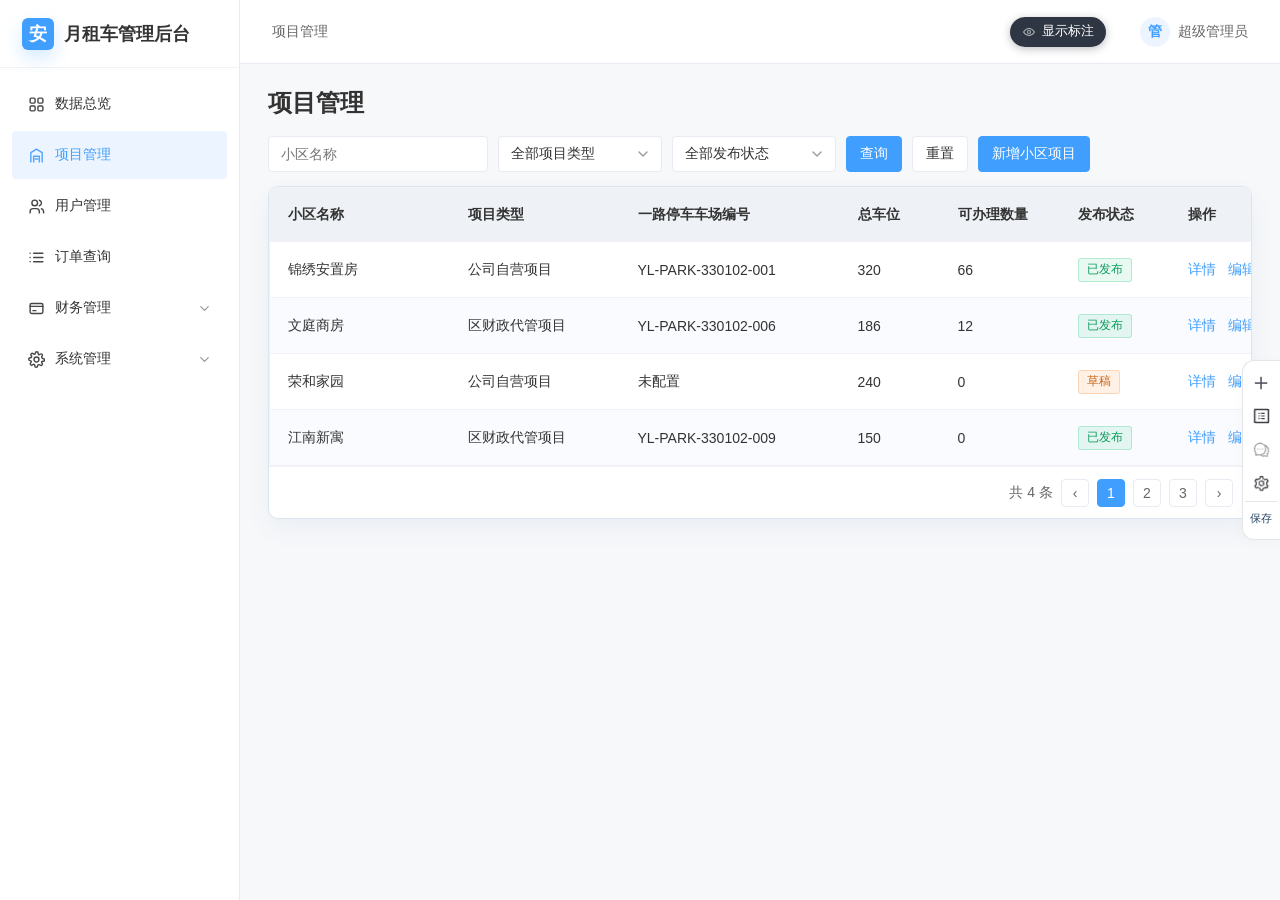
==== index.html @ 283a3f49 "订单查询与订单详情补「续费=新订单+关联原单」注记（104 -> 106 条）" ====
<!doctype html>
<html lang="zh-CN">
<head>
  <meta charset="UTF-8" />
  <meta name="viewport" content="width=device-width, initial-scale=1.0" />
  <title>安商房车库月租PC管理后台</title>
  <!-- 共用样式 -->
  <link rel="stylesheet" href="css/common.css?v=20260917-7">
  <!-- 页面样式 -->
  <link rel="stylesheet" href="css/pages/login.css?v=20260918-6">
  <link rel="stylesheet" href="css/pages/dashboard.css?v=20260917-1">
  <link rel="stylesheet" href="css/pages/projects.css?v=20260916-1">
  <link rel="stylesheet" href="css/pages/users.css?v=20260916-1">
  <link rel="stylesheet" href="css/pages/orders.css?v=20260917-1">
  <link rel="stylesheet" href="css/pages/refunds.css?v=20260920-1">
  <link rel="stylesheet" href="css/pages/system.css?v=20260918-1">
  <link rel="stylesheet" href="css/pages/modals.css?v=20260916-1">
  <link rel="stylesheet" href="css/pages/create-flow.css?v=20260917-2">
</head>
<body>
  <section id="login" class="login-screen hidden">
    <div class="login-brand">
      <div class="login-brand-top"><div class="login-brand-logo">安</div><span class="login-brand-name">安商房月租车管理后台</span></div>
      <h1>安商房小区月租车缴费<br>PC 管理后台</h1>
      <p>面向物业、运营与财务的统一管理工作台，覆盖项目车库配置、月租订单、自动清分与退款开票的全流程管理。</p>
      <ul class="login-points"><li>项目车库配置</li><li>月租订单管理</li><li>自动清分结算</li><li>退款与开票审批</li></ul>
    </div>
    <div class="login-panel-wrap">
      <div class="login-panel">
        <div class="login-title">安商房小区月租车缴费后台登录</div>
        <div class="login-sub">请输入管理员或工作人员账号</div>
        <div class="form-item"><div class="form-label">用户名</div><div id="loginAccountSelect" class="filter-dropdown login-account-select" data-value="admin"><button class="select-trigger" type="button" aria-haspopup="listbox" aria-expanded="false" onclick="toggleLoginAccountMenu(event)"><span id="loginAccountText">admin</span><svg viewBox="0 0 24 24" aria-hidden="true"><path d="m6 9 6 6 6-6"/></svg></button><div id="loginAccountMenu" class="select-menu"></div></div><input id="loginUsername" type="hidden" value="admin" /></div>
        <div class="form-item"><div class="form-label">密码</div><input id="loginPassword" class="form-control" type="password" value="123456" /></div>
        <div id="loginError" class="approval-error"></div>
        <button class="btn btn-primary" style="width:100%;height:48px" onclick="login()">登录</button>
        <div class="login-links"><button type="button" class="login-link" onclick="openLoginChangePassword()">修改密码</button><span class="login-link-sep"></span><button type="button" class="login-link" onclick="openForgotPassword()">忘记密码</button></div>
      </div>
    </div>
  </section>

  <section id="app" class="app">
    <aside class="sidebar">
      <div class="sidebar-logo"><div class="logo-mark">安</div><span>月租车管理后台</span></div>
      <nav id="menu" class="menu"></nav>
    </aside>
    <main class="main">
      <header class="topbar">
        <div id="breadcrumb" class="breadcrumb">项目管理 / 小区项目</div>
        <div class="topbar-actions"><div class="account" id="accountBox" onclick="toggleAccountMenu(event)"><span class="avatar">管</span><span id="currentAccountName">超级管理员</span><div id="accountMenu" class="account-menu" role="menu"><button type="button" class="account-menu-item" role="menuitem" onclick="openProfile()">个人中心</button><button type="button" class="account-menu-item is-danger" role="menuitem" onclick="logout()">退出登录</button></div></div></div>
      </header>
      <section id="page" class="page"></section>
    </main>
  </section>

  <div id="drawerMask" class="drawer-mask" onclick="closeDrawer(event)">
    <aside class="drawer" onclick="event.stopPropagation()">
      <div class="drawer-head"><span id="drawerTitle">订单详情</span><button class="btn-text" onclick="hideDrawer()">关闭</button></div>
      <div id="drawerBody" class="drawer-body"></div>
      <div class="drawer-foot"><button class="btn" onclick="hideDrawer()">返回</button><button class="btn btn-primary" onclick="showModal('操作已记录', '当前处理动作已写入操作日志，后续可在操作日志中追溯。')">保存处理结果</button></div>
    </aside>
  </div>

  <div id="modalMask" class="modal-mask" onclick="closeModal(event)">
    <div class="modal" onclick="event.stopPropagation()">
      <div class="modal-head"><span id="modalTitle">提示</span></div>
      <div id="modalBody" class="modal-body"></div>
      <div class="modal-foot"><button id="modalCancelButton" class="btn" onclick="hideModal()">取消</button><button id="modalRejectButton" class="btn btn-danger" style="display: none" type="button">驳回</button><button id="modalConfirmButton" class="btn btn-primary" onclick="hideModal()">确认</button></div>
    </div>
  </div>

  <!-- JS：按依赖顺序加载 -->
  <script src="js/data.js?v=20260920-2"></script>
  <script src="js/common.js?v=20260920-3"></script>
  <script src="js/pages/dashboard.js?v=20260917-1"></script>
  <script src="js/pages/projects.js?v=20260917-2"></script>
  <script src="js/pages/users.js?v=20260915-3"></script>
  <script src="js/pages/orders.js?v=20260918-2"></script>
  <script src="js/pages/passages.js?v=20260916-1"></script>
  <script src="js/pages/refunds.js?v=20260917-1"></script>
  <script src="js/app.js?v=20260920-1"></script>

  <!-- 标注接入适配：为离线标注编辑器提供页面上下文、目录跳转，以及一个显眼的「显示／隐藏标注」总开关。
       本段只服务标注层，不参与原型业务逻辑。 -->
  <script>
  (function () {
    var login = document.getElementById('login');
    var app = document.getElementById('app');
    var topbarButton = null, loginButton = null, labelOn = '隐藏标注', labelOff = '显示标注';

    function showLogin() { if (login) login.classList.remove('hidden'); if (app) app.classList.add('hidden'); }
    function showBackend() { if (login) login.classList.add('hidden'); if (app) app.classList.remove('hidden'); }
    function refresh() {
      if (window.HTMLAnnotationEditor && window.HTMLAnnotationEditor.refresh) window.HTMLAnnotationEditor.refresh();
    }
    function editorShadow() {
      var host = document.getElementById('hae-root');
      return host && host.shadowRoot ? host.shadowRoot : null;
    }
    function notesOn() {
      var sr = editorShadow();
      var btn = sr && sr.getElementById('toolNotes');
      return !!btn && btn.getAttribute('aria-pressed') === 'true';
    }
    function setNotes(show) {
      var sr = editorShadow();
      var btn = sr && sr.getElementById('toolNotes');
      if (btn && (btn.getAttribute('aria-pressed') === 'true') !== show) btn.click();
      syncButtons();
    }
    function syncButtons() {
      var on = notesOn();
      [topbarButton, loginButton].forEach(function (btn) {
        if (!btn) return;
        var txt = btn.querySelector('.ann-tool-text');
        if (txt) txt.textContent = on ? labelOn : labelOff;
        btn.title = on ? '收起页面上的标注标记' : '在页面上显示标注标记';
        if (on) btn.classList.add('is-on'); else btn.classList.remove('is-on');
      });
    }
    var toolIcon = '<svg class="ann-tool-icon" viewBox="0 0 24 24" aria-hidden="true"><path d="M2.6 12S6.5 5.9 12 5.9 21.4 12 21.4 12 17.5 18.1 12 18.1 2.6 12 2.6 12Z"/><circle cx="12" cy="12" r="2.7"/></svg>';
    function makeButton() {
      var btn = document.createElement('button');
      btn.type = 'button';
      btn.className = 'ann-tool';
      btn.innerHTML = toolIcon + '<span class="ann-tool-text"></span>';
      btn.onclick = function () { setNotes(!notesOn()); };
      return btn;
    }
    function mount() {
      var actions = document.querySelector('.topbar-actions');
      if (actions && !topbarButton) { topbarButton = makeButton(); actions.insertBefore(topbarButton, actions.firstChild); }
      if (login && !loginButton) {
        var card = login.querySelector('.login-panel') || login;
        if (getComputedStyle(card).position === 'static') card.style.position = 'relative';
        loginButton = makeButton();
        loginButton.classList.add('ann-tool-panel');
        card.appendChild(loginButton);
      }
    }
    function watchEditor(cb) {
      var tries = 0;
      (function tick() {
        var sr = editorShadow();
        var btn = sr && sr.getElementById('toolNotes');
        if (btn) {
          if (!btn.dataset.annWatched) {
            btn.dataset.annWatched = '1';
            new MutationObserver(syncButtons).observe(btn, { attributes: true, attributeFilter: ['aria-pressed'] });
          }
          cb();
          return;
        }
        if (++tries < 240) requestAnimationFrame(tick);
      })();
    }

    // 标注按页区分：登录页用 'login'，后台用 'backend:<页面键>'（页面键取自原型的 current）。
    // 有子页的模块再细分一层：列表页之外还有 详情/新增/编辑 等子页（用原型各自的 subpage 变量判断）。
    function currentSubpage() {
      var key = (typeof current === 'string' && current) ? current : '';
      if (key === 'projects') return (typeof garageSubpage === 'string') ? garageSubpage : 'list';
      if (key === 'passages') return (typeof passageSubpage === 'string') ? passageSubpage : 'list';
      if (key === 'users') return (typeof userSubpage === 'string') ? userSubpage : 'list';
      if (key === 'orders') return (typeof orderSubpage === 'string') ? orderSubpage : 'list';
      if (key === 'clearing') return (typeof settlementSubpage === 'string') ? settlementSubpage : 'list';
      if (key === 'refunds') return (typeof refundSubpage === 'string') ? refundSubpage : 'list';
      if (key === 'invoices') return (typeof invoiceSubpage === 'string') ? invoiceSubpage : 'list';
      return '';
    }
    function currentPageKey() {
      var key = (typeof current === 'string' && current) ? current : '';
      if (!key) return '';
      var sub = currentSubpage();
      return (sub && sub !== 'list') ? key + ':' + sub : key;
    }
    window.htmlAnnotationContext = function () {
      if (login && !login.classList.contains('hidden')) return 'login';
      var key = currentPageKey();
      return key ? 'backend:' + key : 'backend';
    };
    // pageId 形如 'login' / 'orders' / 'orders:detail'，与 menus 的 id、注记的 pageId 一致。
    var subpageOpeners = {
      'projects:create': function () { window.openCreateGarage(); },
      'projects:detail': function () { window.openGarageDetail(garages[0][0]); },
      'projects:edit': function () { window.openGarageEdit(garages[0][0]); },
      'users:detail': function () { window.openUser(rentUsers[0].name); },
      'orders:detail': function () { window.openOrder(orders[0][0]); },
      'passages:detail': function () { window.openPassage(passageRecords[0].id); },
      'clearing:detail': function () { window.openSettlementDetail(settlementRecords[0][0]); },
      // 退款详情：挑一条已审批过的单，才能看到「审批情况」那一段
      'refunds:detail': function () {
        var row = refunds.filter(function (item) { return item[7] !== '待审批'; })[0] || refunds[0];
        window.openRefund(row[0]);
      },
      'invoices:detail': function () { window.openInvoiceDetail(invoiceRows()[0][0]); }
    };
    window.htmlAnnotationNavigate = function (pageId) {
      if (typeof pageId !== 'string' || !pageId) throw new Error('未找到对应页面');
      if (pageId === 'login') {
        showLogin();
      } else if (pageId === 'backend') {
        showBackend();
      } else {
        var rest = pageId.indexOf('backend:') === 0 ? pageId.slice('backend:'.length) : pageId;
        var parts = rest.split(':');
        var pageKey = parts[0], sub = parts[1] || '';
        if (!pageKey || typeof window.switchPage !== 'function') throw new Error('未找到对应页面');
        showBackend();
        window.switchPage(pageKey);
        if (sub) {
          var opener = subpageOpeners[pageKey + ':' + sub];
          if (!opener) throw new Error('未找到对应页面');
          opener();
        }
      }
      refresh();
      syncButtons();
    };

    // 后台切页会整块重建 #page，换页后要让标注重新定位。
    var pageTick = null;
    function scheduleRefresh() {
      if (pageTick) return;
      pageTick = requestAnimationFrame(function () { pageTick = null; refresh(); });
    }
    function watchPage() {
      var host = document.getElementById('page');
      if (!host) return;
      new MutationObserver(scheduleRefresh).observe(host, { childList: true });
    }

    // 不改变原型原有行为：默认仍是免登录直接进入管理后台；地址栏带 #login 时停在登录页。
    function boot() {
      if (location.hash === '#login') showLogin();
      mount();
      watchPage();
      watchEditor(function () {
        // 默认收起标注标记，先看原型的整体效果；需要时点「显示标注」。
        if (notesOn()) setNotes(false);
        syncButtons();
      });
      refresh();
    }
    if (document.readyState === 'loading') document.addEventListener('DOMContentLoaded', function () { setTimeout(boot, 0); });
    else setTimeout(boot, 0);
    window.addEventListener('load', function () { setTimeout(boot, 0); });
    window.addEventListener('hashchange', function () {
      if (location.hash === '#login') showLogin(); else if (location.hash === '#backend') showBackend();
      refresh();
    });
  })();
  </script>
  <style>
    /* 标注总开关：刻意不沿用原型的按钮样式（白底 + 描边 + 主色），
       改用深色胶囊，让它在页面上明显是「外挂的标注工具」，而不是原型界面的一部分。 */
    .ann-tool {
      display: inline-flex; align-items: center; gap: 6px;
      height: 30px; padding: 0 12px; border: 0; border-radius: 999px;
      background: #2f3643; color: #fff;
      font-family: inherit; font-size: 12.5px; line-height: 1; white-space: nowrap;
      cursor: pointer; box-shadow: 0 2px 8px rgba(20, 26, 38, .28);
      transition: background .15s ease, box-shadow .15s ease;
    }
    .ann-tool:hover { background: #3d4657; box-shadow: 0 3px 10px rgba(20, 26, 38, .34); }
    .ann-tool .ann-tool-icon {
      width: 14px; height: 14px; flex: none;
      fill: none; stroke: currentColor; stroke-width: 1.8; stroke-linecap: round; stroke-linejoin: round;
      opacity: .6;
    }
    .ann-tool.is-on { background: #4b3fd4; }
    .ann-tool.is-on .ann-tool-icon { opacity: 1; }
    .topbar-actions .ann-tool { margin-right: 12px; }
    .ann-tool-panel { position: absolute; top: -46px; right: 0; }
  </style>
<!-- HTML-ANNOTATION-EDITOR:BEGIN -->
<script id="hae-data" type="application/json">{"version": 1, "notes": [{"id": "login-account", "selector": "#loginAccountSelect", "context": "login", "pageId": "login", "menuPath": "登录页", "targetArea": "用户名选择", "source": "原型：index.html #loginAccountSelect 与 initLoginAccountSelect()", "type": "字段说明", "body": "登录账号，以下拉方式列出全部已启用的后台账号；已停用的账号不出现在列表中。"}, {"id": "login-password", "selector": "#loginPassword", "context": "login", "pageId": "login", "menuPath": "登录页", "targetArea": "密码输入框", "source": "原型：index.html #loginPassword 与 login() 密码校验", "type": "字段说明", "body": "所选账号对应的登录密码。账号未单独设置过密码时，使用初始密码。"}, {"id": "login-submit", "selector": "#login button.btn-primary", "context": "login", "pageId": "login", "menuPath": "登录页", "targetArea": "登录按钮", "source": "原型：login()", "type": "交互逻辑", "body": "校验所选账号与密码是否匹配；通过后进入管理后台，未通过时在按钮上方显示错误原因。"}, {"id": "login-links", "selector": "#login .login-links", "context": "login", "pageId": "login", "menuPath": "登录页", "targetArea": "修改密码 / 忘记密码", "source": "原型：openLoginChangePassword() 与 openForgotPassword()", "type": "交互逻辑", "body": "修改密码用于已知当前密码时自助更换密码；忘记密码仅提示联系系统管理员重置，不提供自助找回。"}, {"id": "projects-interface", "selector": "#page .page-header .page-title", "context": "backend:projects", "pageId": "projects", "menuPath": "小区项目", "targetArea": "对接说明", "source": "对接：外部系统与接口范围（人类口述 + 公开资料核对）", "type": "业务规则", "body": "项目配置决定小程序端可办理的范围：可办理数量、收费项与告知书均同步到小程序；一路停车车场编号用于关联车场与月租数据。"}, {"id": "projects-create", "selector": "#page .filter-bar button[onclick=\"openCreateGarage()\"]", "context": "backend:projects", "pageId": "projects", "menuPath": "小区项目", "targetArea": "新增小区项目", "source": "原型：openCreateGarage() 与 createGaragePage() 三步流程", "type": "交互逻辑", "body": "新增项目按基本信息、收费规则、告知书三步填写，保存后状态为草稿，需另行发布才在小程序展示。"}, {"id": "projects-parkcode", "selector": "#garageTable th:nth-child(3)", "context": "backend:projects", "pageId": "projects", "menuPath": "小区项目", "targetArea": "一路停车车场编号", "source": "原型：parkCode 字段与 publishGarage() 发布校验", "type": "字段说明", "body": "由一路停车平台分配的车场编号，需手动填写，用于关联车场与月租数据；未填写编号的项目不能发布。"}, {"id": "projects-available", "selector": "#garageTable th:nth-child(5)", "context": "backend:projects", "pageId": "projects", "menuPath": "小区项目", "targetArea": "可办理数量", "source": "原型：calculateNewGarageAvailableSpaces() 与 createAvailableSpaces 输入项", "type": "业务规则", "body": "按总车位数减已租车位数减维修中车位数自动带出，人工填写后以填写值为准。"}, {"id": "projects-status", "selector": "#garageTable th:nth-child(6)", "context": "backend:projects", "pageId": "projects", "menuPath": "小区项目", "targetArea": "发布状态", "source": "原型：garage[5] 与 publishGarage() / takeDownGarage()", "type": "业务规则", "body": "草稿为尚未发布；已发布为用户端已展示月租办理入口；已下架为停用后的状态。"}, {"id": "projects-actions", "selector": "#garageTable th:nth-child(7)", "context": "backend:projects", "pageId": "projects", "menuPath": "小区项目", "targetArea": "操作", "source": "原型：garageActions()", "type": "交互逻辑", "body": "详情查看项目配置，编辑修改项目资料；草稿可发布，已发布可停用，已下架可重新发布。"}, {"id": "projects-create-interface", "selector": "#page .inner-page-head .inner-page-title", "context": "backend:projects:create", "pageId": "projects:create", "menuPath": "新增小区项目", "targetArea": "对接说明", "source": "对接：外部系统与接口范围（人类口述 + 公开资料核对）", "type": "业务规则", "body": "车场编号由一路停车平台分配，需线下取得后手动填写；保存为草稿后不会在小程序展示，发布后才对车主可见。"}, {"id": "create-stepper", "selector": ".create-stepper", "context": "backend:projects:create", "pageId": "projects:create", "menuPath": "新增小区项目", "targetArea": "步骤条", "source": "原型：createStepper() / nextCreateGarageStep() / validateCreateStep()", "type": "交互逻辑", "body": "项目资料按基本信息、收费规则、告知书三步填写，保存前可反复前后切换；本步必填项未通过校验不能进入下一步。"}, {"id": "create-project-type", "selector": "#createProjectTypeDropdown", "context": "backend:projects:create", "pageId": "projects:create", "menuPath": "新增小区项目", "targetArea": "项目类型", "source": "原型：createSelect('projectType', ...)", "type": "字段说明", "body": "在「公司自营项目」与「区财政代管项目」两类中选择。"}, {"id": "create-market-id", "selector": ".create-form-field[data-error-key=\"marketId\"]", "context": "backend:projects:create", "pageId": "projects:create", "menuPath": "新增小区项目", "targetArea": "清分市场编号", "source": "原型：createInput('marketId', ...) 与必填校验", "type": "字段说明", "body": "清分平台为该市场分配的编号，需手动填写，用于资金清分时匹配对应市场。"}, {"id": "create-available-spaces", "selector": ".create-form-field[data-error-key=\"availableSpaces\"]", "context": "backend:projects:create", "pageId": "projects:create", "menuPath": "新增小区项目", "targetArea": "可办理数量", "source": "原型：#createAvailableSpaces 自动带出与人工调整", "type": "业务规则", "body": "总车位数、已租车位数、维修中车位数由人工录入，可办理数量按其差额自动带出；人工填写后以填写值为准。"}, {"id": "create-foot", "selector": ".create-flow-foot", "context": "backend:projects:create", "pageId": "projects:create", "menuPath": "新增小区项目", "targetArea": "取消 / 下一步", "source": "原型：backToGarage() / nextCreateGarageStep()", "type": "交互逻辑", "body": "取消退出新增流程且不保存已填内容；下一步校验本步必填项后进入收费规则。"}, {"id": "projects-detail-interface", "selector": "#page .inner-page-head .inner-page-title", "context": "backend:projects:detail", "pageId": "projects:detail", "menuPath": "小区项目详情", "targetArea": "对接说明", "source": "对接：外部系统与接口范围（人类口述 + 公开资料核对）", "type": "业务规则", "body": "告知书与收费项会同步展示在车主小程序端；清分市场编号对应建行惠市宝的商家编号，用于资金清分。"}, {"id": "garage-detail-base", "selector": "#page .detail-page-section:nth-of-type(1)", "context": "backend:projects:detail", "pageId": "projects:detail", "menuPath": "小区项目详情", "targetArea": "基本信息", "source": "原型：garageDetailPage() 基本信息段", "type": "字段说明", "body": "小区名称、项目类型、地理位置、一路停车车场编号、清分市场编号、发布状态、办理状态、总车位数、已租车位数、维修中车位数、可办理数量与最后编辑。"}, {"id": "garage-detail-fee", "selector": "#page .detail-page-section:nth-of-type(2)", "context": "backend:projects:detail", "pageId": "projects:detail", "menuPath": "小区项目详情", "targetArea": "收费与结算", "source": "原型：garageDetailPage() 收费与结算段", "type": "字段说明", "body": "每个收费项显示收费标准、金额占比与收款负责人，各项金额合计决定清分时的分配比例。"}, {"id": "garage-detail-notice", "selector": "#page .detail-page-section:nth-of-type(3)", "context": "backend:projects:detail", "pageId": "projects:detail", "menuPath": "小区项目详情", "targetArea": "项目告知书", "source": "原型：garageDetailPage() 项目告知书段", "type": "字段说明", "body": "项目配置的告知书名称与文件，车主在小程序办理月租时展示。"}, {"id": "projects-edit-interface", "selector": "#page .inner-page-head .inner-page-title", "context": "backend:projects:edit", "pageId": "projects:edit", "menuPath": "编辑小区项目", "targetArea": "对接说明", "source": "对接：外部系统与接口范围（人类口述 + 公开资料核对）", "type": "业务规则", "body": "已发布项目的修改会同步到小程序端生效；未发布时为草稿，不对外展示。"}, {"id": "garage-edit-form", "selector": ".create-flow.edit-create-flow", "context": "backend:projects:edit", "pageId": "projects:edit", "menuPath": "编辑小区项目", "targetArea": "编辑表单", "source": "原型：garageEditPage() 与 saveGarageEdit()", "type": "交互逻辑", "body": "修改项目基础信息、车位数据、收费规则与告知书，保存前校验必填项与数据格式；已发布项目的修改对用户端同步生效。"}, {"id": "dashboard-interface", "selector": "#page .dashboard-page-title", "context": "backend:dashboard", "pageId": "dashboard", "menuPath": "数据总览", "targetArea": "对接说明", "source": "对接：外部系统与接口范围（人类口述 + 公开资料核对）", "type": "业务规则", "body": "本页汇总各业务数据：缴费与退款金额取自支付渠道的回款记录，退款申请与开票申请由车主在小程序提交，通行同步异常来自一路停车平台的通行数据。"}, {"id": "dashboard-metrics", "selector": ".dashboard-metric-grid", "context": "backend:dashboard", "pageId": "dashboard", "menuPath": "数据总览", "targetArea": "指标卡", "source": "原型：dashboardPage() metrics 与 dashboardMetricSparkline()", "type": "业务规则", "body": "三张卡分别统计本月缴费金额、订单笔数与退款申请笔数，订单笔数含新办与续费。"}, {"id": "dashboard-trend", "selector": ".dashboard-trend-panel", "context": "backend:dashboard", "pageId": "dashboard", "menuPath": "数据总览", "targetArea": "业务趋势", "source": "原型：dashboardSeries 与 dashboardTrendChart()", "type": "交互逻辑", "body": "近 7 天新办与续费订单的每日笔数，数据来自车主在小程序端的办理与续费。"}, {"id": "dashboard-pending", "selector": ".dashboard-pending-panel", "context": "backend:dashboard", "pageId": "dashboard", "menuPath": "数据总览", "targetArea": "待处理通知", "source": "原型：dashboardPendingItems 与 dashboardNoticeGroups()", "type": "交互逻辑", "body": "按退款申请、通行同步异常、发票申请三类汇总待办并显示条数，点击进入对应处理页；退款与发票来自小程序提交，通行异常来自一路停车平台。"}, {"id": "dashboard-finance", "selector": ".dashboard-finance-panel", "context": "backend:dashboard", "pageId": "dashboard", "menuPath": "数据总览", "targetArea": "收支汇总表", "source": "原型：financeDailyStats 与 dashboardFinanceSummaryTableHtml()", "type": "字段说明", "body": "按日统计支付成功笔数、缴费金额、退款金额与净收款（缴费金额减退款金额），每项附与昨日相比的增减幅度。"}, {"id": "users-interface", "selector": "#page .page-header .page-title", "context": "backend:users", "pageId": "users", "menuPath": "用户管理", "targetArea": "对接说明", "source": "对接：外部系统与接口范围（人类口述 + 公开资料核对）", "type": "业务规则", "body": "车主账号由车主在小程序注册，车辆也由车主在小程序内添加，本系统不提供注册入口。"}, {"id": "users-name", "selector": "#userTable th:nth-child(1)", "context": "backend:users", "pageId": "users", "menuPath": "用户管理", "targetArea": "用户", "source": "原型：userTableHtml() 与 openUser()", "type": "字段说明", "body": "车主在小程序注册的账号，显示姓名与姓名首字头像；点详情查看完整资料与办理记录。"}, {"id": "users-vehicles", "selector": "#userTable th:nth-child(2)", "context": "backend:users", "pageId": "users", "menuPath": "用户管理", "targetArea": "绑定车辆", "source": "原型：user.vehicles 渲染", "type": "字段说明", "body": "该账号已绑定的车牌号，绑定多辆时显示首辆并标注总数；车辆由车主在小程序添加。"}, {"id": "users-orders", "selector": "#userTable th:nth-child(3)", "context": "backend:users", "pageId": "users", "menuPath": "用户管理", "targetArea": "办理订单", "source": "原型：user.records.length", "type": "字段说明", "body": "该账号名下的月租订单笔数，未办理过时显示暂无办理订单。"}, {"id": "users-rent-status", "selector": "#userTable th:nth-child(4)", "context": "backend:users", "pageId": "users", "menuPath": "用户管理", "targetArea": "月租状态", "source": "原型：userRentStatus()", "type": "字段说明", "body": "按名下订单汇总，月租有效优先于月租待生效、退款处理中与月租已过期；无订单为未办理。"}, {"id": "users-updated", "selector": "#userTable th:nth-child(5)", "context": "backend:users", "pageId": "users", "menuPath": "用户管理", "targetArea": "最近办理时间", "source": "原型：user.updatedAt", "type": "字段说明", "body": "该账号最近一次月租办理的日期，未办理过时显示暂无办理时间。"}, {"id": "users-detail-interface", "selector": "#page .inner-page-head .inner-page-title", "context": "backend:users:detail", "pageId": "users:detail", "menuPath": "用户详情", "targetArea": "对接说明", "source": "对接：外部系统与接口范围（人类口述 + 公开资料核对）", "type": "业务规则", "body": "手机号、身份证号与退款账户由车主在小程序填写，本系统仅作展示与脱敏查看。"}, {"id": "user-detail-info", "selector": "#page .detail-page-section:nth-of-type(1)", "context": "backend:users:detail", "pageId": "users:detail", "menuPath": "用户详情", "targetArea": "用户信息", "source": "原型：userDetailPage() 用户信息段与 revealUserSensitiveInfo()", "type": "字段说明", "body": "姓名、手机号、身份证号、登录方式、月租状态、创建时间与更新时间；手机号与身份证号默认脱敏，超级管理员可查看完整信息并记入操作日志。"}, {"id": "user-detail-refund-account", "selector": "#page .detail-page-section:nth-of-type(2)", "context": "backend:users:detail", "pageId": "users:detail", "menuPath": "用户详情", "targetArea": "退款账户", "source": "原型：user.refundAccount", "type": "字段说明", "body": "账户类型、开户行、收款账号、账户联系电话与更新时间；由车主在小程序填写，退款按此账户打款。"}, {"id": "user-detail-vehicles", "selector": "#page .detail-page-section:nth-of-type(3)", "context": "backend:users:detail", "pageId": "users:detail", "menuPath": "用户详情", "targetArea": "车辆与绑定", "source": "原型：user.vehicles 渲染", "type": "字段说明", "body": "每辆车显示车牌号、车辆信息（车牌颜色与车辆类型）与绑定状态。"}, {"id": "user-detail-records", "selector": "#page .detail-page-section:nth-of-type(4)", "context": "backend:users:detail", "pageId": "users:detail", "menuPath": "用户详情", "targetArea": "月租办理记录", "source": "原型：user.records 与 openOrder()", "type": "字段说明", "body": "订单号、小区项目、办理车辆、租期、月租状态与缴费金额；点查看订单进入订单详情。"}, {"id": "orders-interface", "selector": "#page .page-header .page-title", "context": "backend:orders", "pageId": "orders", "menuPath": "订单查询", "targetArea": "对接说明", "source": "对接：外部系统与接口范围（人类口述 + 公开资料核对）", "type": "业务规则", "body": "月租办理与续费订单由车主在小程序提交并支付；通行状态与通行权限来自一路停车平台，开通失败时可在本页重新开通。"}, {"id": "orders-no", "selector": "#orderTable th:nth-child(2)", "context": "backend:orders", "pageId": "orders", "menuPath": "订单查询", "targetArea": "订单号", "source": "原型：orders[0]", "type": "字段说明", "body": "月租订单编号，由车主在小程序提交办理或续费时生成。"}, {"id": "orders-plates", "selector": "#orderTable th:nth-child(4)", "context": "backend:orders", "pageId": "orders", "menuPath": "订单查询", "targetArea": "登记车牌", "source": "原型：orderVehicleRelations 与 orders[3]", "type": "字段说明", "body": "本订单登记的车牌号，一单可登记多辆车，多车之间以顿号分隔。"}, {"id": "orders-status", "selector": "#orderTable th:nth-child(5)", "context": "backend:orders", "pageId": "orders", "menuPath": "订单查询", "targetArea": "订单状态", "source": "原型：orders[5] 与 orderActions()", "type": "字段说明", "body": "月租有效、月租待生效、退款申请中、已终止、已结束等，反映订单当前所处的业务阶段。"}, {"id": "orders-traffic", "selector": "#orderTable th:nth-child(6)", "context": "backend:orders", "pageId": "orders", "menuPath": "订单查询", "targetArea": "通行状态", "source": "原型：orders[7] 与 syncOrderTraffic()", "type": "字段说明", "body": "车牌在一路停车平台上的通行权限状态，已开通、开通失败或通行失效；开通失败时可在操作列重新开通。"}, {"id": "orders-actions", "selector": "#orderTable th:nth-child(8)", "context": "backend:orders", "pageId": "orders", "menuPath": "订单查询", "targetArea": "操作", "source": "原型：orderActions()", "type": "交互逻辑", "body": "详情查看订单；按订单状态提供撤销退款、变更车辆、续费、重新开通与退款，另有查看发票或开票申请。"}, {"id": "orders-push-config", "selector": "#page .filter-bar button[onclick=\"openOrderPushConfigModal()\"]", "context": "backend:orders", "pageId": "orders", "menuPath": "订单查询", "targetArea": "订单推送配置", "source": "原型：openOrderPushConfigModal()", "type": "交互逻辑", "body": "配置月租到期的微信订阅消息提醒，按到期前天数推送；车主需在小程序端完成订阅授权后才能收到。"}, {"id": "orders-type", "selector": "#page #orderTypeFilter .select-trigger", "context": "backend:orders", "pageId": "orders", "menuPath": "订单查询", "targetArea": "订单类型", "source": "原型：orderTypeFilter（全部 / 新办 / 续费）", "type": "业务规则", "body": "订单类型分新办与续费：新办为首次办理月租，续费为在原有月租基础上再办一个周期。两者各为独立订单，续费另生成一张新订单，不改写原订单。"}, {"id": "orders-detail-interface", "selector": "#page .inner-page-head .inner-page-title", "context": "backend:orders:detail", "pageId": "orders:detail", "menuPath": "订单详情", "targetArea": "对接说明", "source": "对接：外部系统与接口范围（人类口述 + 公开资料核对）", "type": "业务规则", "body": "开票申请与退款申请均由车主在小程序提交，本系统做审批与开票处理；退款按原支付渠道退回。"}, {"id": "order-detail-base", "selector": "#page .detail-page-section:nth-of-type(1)", "context": "backend:orders:detail", "pageId": "orders:detail", "menuPath": "订单详情", "targetArea": "订单基本信息", "source": "原型：orderDetailPage() 订单基本信息段", "type": "字段说明", "body": "订单号、所属项目、申请用户、订单类型、订单状态、月租状态、通行状态、月租周期与办理车辆。"}, {"id": "order-detail-invoice", "selector": "#page .detail-page-section:nth-of-type(2)", "context": "backend:orders:detail", "pageId": "orders:detail", "menuPath": "订单详情", "targetArea": "发票信息", "source": "原型：orderInvoiceInfoHtml()", "type": "字段说明", "body": "开票状态、开票记录编号、发票张数、发票类型、开票抬头、开票金额合计、统一社会信用代码、联系手机号、申请时间与上传时间；开票申请由车主在小程序提交。"}, {"id": "order-detail-aftersale", "selector": "#page .detail-page-section:nth-of-type(3)", "context": "backend:orders:detail", "pageId": "orders:detail", "menuPath": "订单详情", "targetArea": "售后信息", "source": "原型：orderDetailPage() 售后信息段与 originalOrderLinks", "type": "字段说明", "body": "退款状态、退款单号与关联原订单，续费订单在此指向被续的原订单。"}, {"id": "order-detail-original", "selector": "#page .detail-page-section:nth-of-type(3) .detail-info-item:nth-child(3) .detail-info-value", "context": "backend:orders:detail", "pageId": "orders:detail", "menuPath": "订单详情", "targetArea": "关联原订单", "source": "原型：originalOrderLinks（orderDetailPage 的关联原订单）", "type": "字段说明", "body": "续费订单在此指向被续的原订单，非续费订单显示无。同一车辆可有多张订单，月租服务按有效期连续计算、订单按期生成；原订单保持不变，退款与开票各按各单处理。"}, {"id": "clearing-interface", "selector": "#page .page-header .page-title", "context": "backend:clearing", "pageId": "clearing", "menuPath": "支付与清分", "targetArea": "对接说明", "source": "对接：外部系统与接口范围（人类口述 + 公开资料核对）", "type": "业务规则", "body": "本页承接建行惠市宝的清分结果。车主在小程序支付后，款项由惠市宝收单并归集在建行侧账户，资金不经过本系统；清分由建行按项目配置的分账规则执行并回传结果，本系统负责核对与处理异常。"}, {"id": "clearing-flow-no", "selector": "#page .panel table th:nth-child(2)", "context": "backend:clearing", "pageId": "clearing", "menuPath": "支付与清分", "targetArea": "支付流水号", "source": "原型：settlementRecords[1]", "type": "字段说明", "body": "微信支付为该笔订单生成的流水号，用于与支付账单逐笔核对。"}, {"id": "clearing-amount", "selector": "#page .panel table th:nth-child(5)", "context": "backend:clearing", "pageId": "clearing", "menuPath": "支付与清分", "targetArea": "清分金额", "source": "原型：settlementRecords[4] 与 settlementAllocation()", "type": "字段说明", "body": "按项目收费项占比分配到各收款主体的应分金额之和。"}, {"id": "clearing-status", "selector": "#page .panel table th:nth-child(7)", "context": "backend:clearing", "pageId": "clearing", "menuPath": "支付与清分", "targetArea": "清分状态", "source": "原型：settlementRecords[6] 与 openManualSettlement()", "type": "字段说明", "body": "已清分、清分处理中与清分异常；清分异常时可人工登记线下收款结果。"}, {"id": "clearing-actions", "selector": "#page .panel table th:nth-child(8)", "context": "backend:clearing", "pageId": "clearing", "menuPath": "支付与清分", "targetArea": "操作", "source": "原型：settlementActions()", "type": "交互逻辑", "body": "详情查看清分分配明细；清分异常时可登记已清分并填写实际清分日期，该操作仅登记线下收款结果，不阻止线上分账。"}, {"id": "clearing-detail-interface", "selector": "#page .inner-page-head .inner-page-title", "context": "backend:clearing:detail", "pageId": "clearing:detail", "menuPath": "清分详情", "targetArea": "对接说明", "source": "对接：外部系统与接口范围（人类口述 + 公开资料核对）", "type": "业务规则", "body": "分配明细与商户编号来自建行惠市宝：商户编号为收款方在建行的商家编号，占比与应分金额按项目配置的分账规则计算。"}, {"id": "clearing-detail-base", "selector": "#page .detail-page-section:nth-of-type(1)", "context": "backend:clearing:detail", "pageId": "clearing:detail", "menuPath": "清分详情", "targetArea": "清分基本信息", "source": "原型：settlementDetailPage() 基本信息段", "type": "字段说明", "body": "业务订单号、支付流水号、小区项目、清分状态、支付金额、本次应分总额、已清分金额与清分完成日期；线下手动登记时另显示清分方式、登记人与登记时间。"}, {"id": "clearing-detail-allocation", "selector": "#page .detail-page-section:nth-of-type(2)", "context": "backend:clearing:detail", "pageId": "clearing:detail", "menuPath": "清分详情", "targetArea": "清分分配明细", "source": "原型：settlementAllocation() 与分配明细表", "type": "业务规则", "body": "收费项占比按该项月收费金额除以各项月收费合计计算，应分金额为本次应分总额乘以占比；金额按分分配，尾差按小数余数从大到小补齐。"}, {"id": "clearing-detail-accounts", "selector": "#page .detail-page-section:nth-of-type(3)", "context": "backend:clearing:detail", "pageId": "clearing:detail", "menuPath": "清分详情", "targetArea": "收款账户明细", "source": "原型：settlementDetailPage() 收款账户段", "type": "字段说明", "body": "每个收款主体显示商户编号、银行账号、负责人与联系电话，取自项目的收款账户配置。"}, {"id": "refunds-interface", "selector": "#page .page-header .page-title", "context": "backend:refunds", "pageId": "refunds", "menuPath": "退款处理", "targetArea": "对接说明", "source": "对接：外部系统与接口范围（人类口述 + 公开资料核对）", "type": "业务规则", "body": "退款申请由车主在小程序提交；金额调低时需车主在小程序确认后才执行退款，退款按原支付渠道退回。"}, {"id": "refunds-no", "selector": "#refundTable th:nth-child(1)", "context": "backend:refunds", "pageId": "refunds", "menuPath": "退款处理", "targetArea": "退款单号", "source": "原型：refunds[0]", "type": "字段说明", "body": "退款申请编号，与车主在小程序提交的退款申请一一对应。"}, {"id": "refunds-reason", "selector": "#refundTable th:nth-child(5)", "context": "backend:refunds", "pageId": "refunds", "menuPath": "退款处理", "targetArea": "退款原因", "source": "原型：refunds[9] 与 table-cell-ellipsis", "type": "字段说明", "body": "车主申请退款时填写的原因，内容较长时在单元格内省略，悬停查看全文。"}, {"id": "refunds-estimated", "selector": "#refundTable th:nth-child(6)", "context": "backend:refunds", "pageId": "refunds", "menuPath": "退款处理", "targetArea": "预计退款", "source": "原型：refunds[6] 与 refundAmountLimits()", "type": "字段说明", "body": "按剩余租期预计退还的金额，提交审批时可修改。"}, {"id": "refunds-approved", "selector": "#refundTable th:nth-child(7)", "context": "backend:refunds", "pageId": "refunds", "menuPath": "退款处理", "targetArea": "核定退款", "source": "原型：refundRequestDetails[].approvedAmount", "type": "字段说明", "body": "财务审批后核定的退款金额，尚未审批时显示暂无。"}, {"id": "refunds-status", "selector": "#refundTable th:nth-child(9)", "context": "backend:refunds", "pageId": "refunds", "menuPath": "退款处理", "targetArea": "状态", "source": "原型：refunds[7] 与 approveRefund()", "type": "字段说明", "body": "待审批、待用户确认、已通过或已驳回；金额调低时进入待用户确认，车主在小程序确认后才执行退款。"}, {"id": "refunds-actions", "selector": "#refundTable th:nth-child(10)", "context": "backend:refunds", "pageId": "refunds", "menuPath": "退款处理", "targetArea": "操作", "source": "原型：refundActions() 与 openRefundApproval()", "type": "交互逻辑", "body": "详情查看申请与收款账户；待审批的申请提供审批入口，审批时可修改退款金额或驳回。"}, {"id": "refunds-export", "selector": "#page .filter-bar button[onclick=\"openExportPicker('refunds')\"]", "context": "backend:refunds", "pageId": "refunds", "menuPath": "退款处理", "targetArea": "导出退款单", "source": "原型：openExportPicker('refunds')", "type": "交互逻辑", "body": "按当前筛选结果导出退款单，导出前勾选需要的字段。"}, {"id": "refund-detail-request", "selector": "#page .detail-page-section:nth-of-type(1)", "context": "backend:refunds:detail", "pageId": "refunds:detail", "menuPath": "退款详情", "targetArea": "退款申请", "source": "原型：refundDetailPage() 退款申请段", "type": "字段说明", "body": "申请 ID 与申请编号为系统标识，其余为申请内容：原订单号、申请用户、退款车辆、预计退款金额、提交时间、退款原因与补充说明。"}, {"id": "refund-detail-account", "selector": "#page .detail-page-section:nth-of-type(2)", "context": "backend:refunds:detail", "pageId": "refunds:detail", "menuPath": "退款详情", "targetArea": "退款账户信息", "source": "原型：refundDetailPage() 退款账户段", "type": "字段说明", "body": "原月租周期与原支付金额取自原订单；收款人、开户行、收款账号与联系电话为车主在小程序填写的退款账户，退款按此打款。"}, {"id": "refund-detail-approval", "selector": "#page .detail-page-section:nth-of-type(3)", "context": "backend:refunds:detail", "pageId": "refunds:detail", "menuPath": "退款详情", "targetArea": "审批情况", "source": "原型：refundDetailPage() 审批情况段（仅已审批的申请显示）", "type": "交互逻辑", "body": "审批结果、核定退款金额、审批人、审批时间与审批意见；金额调整时另显示调整原因，核定后车主在小程序确认，用户确认、通知与退款执行状态随之更新。"}, {"id": "refund-detail-traffic", "selector": "#page .detail-page-section:nth-of-type(3) .detail-info-item:last-child", "context": "backend:refunds:detail", "pageId": "refunds:detail", "menuPath": "退款详情", "targetArea": "通行处理", "source": "原型：refundDetailPage() trafficNote 与 refunds[8]", "type": "业务规则", "body": "待用户确认时订单与通行状态保持不变，已通过则月租订单终止、通行权限结束，已驳回则原月租通行恢复。"}, {"id": "invoices-interface", "selector": "#page .page-header .page-title", "context": "backend:invoices", "pageId": "invoices", "menuPath": "开票管理", "targetArea": "对接说明", "source": "对接：外部系统与接口范围（人类口述 + 公开资料核对）", "type": "业务规则", "body": "开票申请由车主在小程序提交；票据文件由财务人工上传，本系统不出票。"}, {"id": "invoices-no", "selector": "#invoiceTable th:nth-child(1)", "context": "backend:invoices", "pageId": "invoices", "menuPath": "开票管理", "targetArea": "开票记录编号", "source": "原型：invoiceRows()[0]", "type": "字段说明", "body": "开票申请编号，车主在小程序提交开票申请时生成。"}, {"id": "invoices-type", "selector": "#invoiceTable th:nth-child(5)", "context": "backend:invoices", "pageId": "invoices", "menuPath": "开票管理", "targetArea": "发票类型", "source": "原型：invoiceRows()[4] 与 isTicketRow()", "type": "字段说明", "body": "增值税普通发票或非税票据，由订单所属项目的票据类型决定。"}, {"id": "invoices-status", "selector": "#invoiceTable th:nth-child(7)", "context": "backend:invoices", "pageId": "invoices", "menuPath": "开票管理", "targetArea": "开票状态", "source": "原型：invoiceRowStatus() 与 invoiceWithdrawals", "type": "字段说明", "body": "未开、已开与已撤回；上传票据文件后即为已开，已开的记录可撤回。"}, {"id": "invoices-actions", "selector": "#invoiceTable th:nth-child(9)", "context": "backend:invoices", "pageId": "invoices", "menuPath": "开票管理", "targetArea": "操作", "source": "原型：invoiceTableHtml() 与 openInvoiceUpload() / openInvoiceWithdraw()", "type": "交互逻辑", "body": "详情查看申请与关联订单；未开可上传票据文件，已开可重传或撤回，开票不做审核驳回。"}, {"id": "invoices-batch-upload", "selector": "#page .filter-bar button[onclick=\"openBatchInvoiceUpload()\"]", "context": "backend:invoices", "pageId": "invoices", "menuPath": "开票管理", "targetArea": "批量上传发票", "source": "原型：openBatchInvoiceUpload() 与 parseInvoiceBatchCsv()", "type": "交互逻辑", "body": "按 CSV 模板批量导入已开具的票据文件，逐行校验后写入开票记录。"}, {"id": "invoices-export", "selector": "#page .filter-bar button[onclick=\"openExportPicker('invoices')\"]", "context": "backend:invoices", "pageId": "invoices", "menuPath": "开票管理", "targetArea": "导出开票记录", "source": "原型：openExportPicker('invoices')", "type": "交互逻辑", "body": "按当前筛选结果导出开票记录，导出前勾选需要的字段。"}, {"id": "invoice-detail-info", "selector": "#page .detail-page-section:nth-of-type(1)", "context": "backend:invoices:detail", "pageId": "invoices:detail", "menuPath": "开票详情", "targetArea": "发票信息", "source": "原型：invoiceDetailPage() 发票信息段", "type": "字段说明", "body": "开票记录编号、开票状态、发票类型、申请时间、申请用户、小区项目、开票抬头、联系手机号、统一社会信用代码与上传时间。"}, {"id": "invoice-detail-order", "selector": "#page .detail-page-section:nth-of-type(2)", "context": "backend:invoices:detail", "pageId": "invoices:detail", "menuPath": "开票详情", "targetArea": "关联订单", "source": "原型：invoiceDetailPage() 关联订单段", "type": "字段说明", "body": "订单号、订单金额、订单类型、办理车辆、月租周期与开票金额，用于核对开票金额与订单是否一致。"}, {"id": "ledger-interface", "selector": "#page .page-header .page-title", "context": "backend:ledger", "pageId": "ledger", "menuPath": "业务台账", "targetArea": "对接说明", "source": "对接：外部系统与接口范围（人类口述 + 公开资料核对）", "type": "业务规则", "body": "收款为车主在小程序支付成功，退款为按原支付渠道退回完成，两者均由支付渠道回传；台账不允许人工新增或修改。"}, {"id": "ledger-table", "selector": "#ledgerTable", "context": "backend:ledger", "pageId": "ledger", "menuPath": "业务台账", "targetArea": "台账列表", "source": "原型：ledgerHeaders 与 ledgerRecords()", "type": "业务规则", "body": "一行记录一笔资金动作，字段为发生时间、业务订单号、小区项目、资金动作、去向账户、金额与状态；只记资金已经发生的单，待审批与待确认的退款不在此列。"}, {"id": "ledger-action", "selector": "#ledgerTable th:nth-child(4)", "context": "backend:ledger", "pageId": "ledger", "menuPath": "业务台账", "targetArea": "资金动作", "source": "原型：ledgerActionTag()", "type": "字段说明", "body": "收款为车主在小程序支付成功，退款为退款已执行完成。"}, {"id": "ledger-target", "selector": "#ledgerTable th:nth-child(5)", "context": "backend:ledger", "pageId": "ledger", "menuPath": "业务台账", "targetArea": "去向账户", "source": "原型：ledgerTargetCell()", "type": "字段说明", "body": "收款记录资金进入的收款主体与账户，退款记录原路退回的账户。"}, {"id": "ledger-status", "selector": "#ledgerTable th:nth-child(7)", "context": "backend:ledger", "pageId": "ledger", "menuPath": "业务台账", "targetArea": "状态", "source": "原型：ledgerStatusTag()", "type": "字段说明", "body": "收款为已入账或已到账，退款为已退款。"}, {"id": "ledger-actions", "selector": "#ledgerTable th:nth-child(8)", "context": "backend:ledger", "pageId": "ledger", "menuPath": "业务台账", "targetArea": "操作", "source": "原型：openOrder(id, 'ledger') 与 orderReturnPage", "type": "交互逻辑", "body": "查看进入订单详情，从订单返回时回到台账。"}, {"id": "ledger-summary", "selector": "#ledgerSummary", "context": "backend:ledger", "pageId": "ledger", "menuPath": "业务台账", "targetArea": "合计", "source": "原型：ledgerSummaryHtml()", "type": "业务规则", "body": "按当前筛选结果汇总收款合计与退款合计。"}, {"id": "ledger-export", "selector": "#page .filter-bar button[onclick=\"openExportPicker('ledger')\"]", "context": "backend:ledger", "pageId": "ledger", "menuPath": "业务台账", "targetArea": "导出台账", "source": "原型：openExportPicker('ledger')", "type": "交互逻辑", "body": "按当前筛选结果导出台账，导出前勾选需要的字段。"}, {"id": "accounts-username", "selector": ".account-table-panel table th:nth-child(3)", "context": "backend:systemUsers", "pageId": "systemUsers", "menuPath": "账号管理", "targetArea": "用户名", "source": "原型：systemAccounts 与 parseAccountBatchCsv() 用户名规则", "type": "字段说明", "body": "后台登录账号名，支持中英文，2 至 20 个字符且不可重复。"}, {"id": "accounts-type", "selector": ".account-table-panel table th:nth-child(4)", "context": "backend:systemUsers", "pageId": "systemUsers", "menuPath": "账号管理", "targetArea": "账号类型", "source": "原型：systemAccounts 字段与 renderMenu() 权限判断", "type": "字段说明", "body": "超级管理员拥有全部菜单与操作权限，普通账号看不到系统管理；全站只保留一个超级管理员。"}, {"id": "accounts-status", "selector": ".account-table-panel table th:nth-child(5)", "context": "backend:systemUsers", "pageId": "systemUsers", "menuPath": "账号管理", "targetArea": "状态", "source": "原型：toggleAccountStatus() 与 loginAccountList()", "type": "字段说明", "body": "启用与停用；停用后不能登录，也不会出现在登录页的账号列表中。"}, {"id": "accounts-last-login", "selector": ".account-table-panel table th:nth-child(6)", "context": "backend:systemUsers", "pageId": "systemUsers", "menuPath": "账号管理", "targetArea": "最后登录时间", "source": "原型：systemAccounts[3]", "type": "字段说明", "body": "该账号最近一次登录的时间，批量导入的账号显示从未登录。"}, {"id": "accounts-actions", "selector": ".account-table-panel table th:nth-child(7)", "context": "backend:systemUsers", "pageId": "systemUsers", "menuPath": "账号管理", "targetArea": "操作", "source": "原型：openResetPasswordModal() / toggleAccountStatus() / deleteAccount()", "type": "交互逻辑", "body": "重置密码恢复初始密码，启用与停用切换账号状态，删除移除账号；超级管理员不可停用或删除。"}, {"id": "accounts-batch-import", "selector": "#page .filter-bar button[onclick=\"openBatchImportAccounts()\"]", "context": "backend:systemUsers", "pageId": "systemUsers", "menuPath": "账号管理", "targetArea": "批量导入", "source": "原型：openBatchImportAccounts() 与 accountBatchFields", "type": "交互逻辑", "body": "按 CSV 模板导入账号，三列为用户名、登录密码与状态；仅用户名必填，导入的账号一律为普通账号。"}, {"id": "logs-module", "selector": ".log-table-panel table th:nth-child(2)", "context": "backend:logs", "pageId": "logs", "menuPath": "操作日志", "targetArea": "操作模块", "source": "原型：operationLogs 与 menuGroups", "type": "字段说明", "body": "操作所属的后台模块，取值范围与侧边栏模块一致。"}, {"id": "logs-type", "selector": ".log-table-panel table th:nth-child(3)", "context": "backend:logs", "pageId": "logs", "menuPath": "操作日志", "targetArea": "操作类型", "source": "原型：operationLogs[2]", "type": "字段说明", "body": "操作分类，如新增、编辑、审批、发布、同步、导入导出等，按业务动作命名。"}, {"id": "logs-target", "selector": ".log-table-panel table th:nth-child(4)", "context": "backend:logs", "pageId": "logs", "menuPath": "操作日志", "targetArea": "操作对象", "source": "原型：operationLogs[3]", "type": "字段说明", "body": "本次操作的单据编号、账号或对象名称。"}, {"id": "logs-result", "selector": ".log-table-panel table th:nth-child(6)", "context": "backend:logs", "pageId": "logs", "menuPath": "操作日志", "targetArea": "结果", "source": "原型：operationLogs[5]", "type": "字段说明", "body": "成功或失败；业务操作失败同样记录在案。"}, {"id": "logs-actions", "selector": ".log-table-panel table th:nth-child(8)", "context": "backend:logs", "pageId": "logs", "menuPath": "操作日志", "targetArea": "操作", "source": "原型：showLogDetail()", "type": "交互逻辑", "body": "查看单条日志的完整内容。"}, {"id": "passages-result", "selector": "#passageTable th:nth-child(6)", "context": "backend:passages", "pageId": "passages", "menuPath": "通行记录", "targetArea": "通行结果", "source": "原型：passageRecords[].result", "type": "字段说明", "body": "正常或异常；异常记录在详情的业务关联中给出说明。"}, {"id": "passages-status", "selector": "#passageTable th:nth-child(7)", "context": "backend:passages", "pageId": "passages", "menuPath": "通行记录", "targetArea": "记录状态", "source": "原型：passageRecords[].recordStatus", "type": "字段说明", "body": "场内为车辆尚未出场，已出场为进出记录完整，未匹配为未关联到月租订单的通行。"}, {"id": "passage-detail-order", "selector": "#page .detail-page-section:nth-of-type(5)", "context": "backend:passages:detail", "pageId": "passages:detail", "menuPath": "通行记录详情", "targetArea": "业务关联", "source": "原型：passageDetailPage() 业务关联段", "type": "字段说明", "body": "关联月租订单、接口接收时间与异常说明；通行数据由一路停车平台接口推送。"}, {"id": "profile-head", "selector": "#page section.profile-card:nth-of-type(1)", "context": "backend:profile", "pageId": "profile", "menuPath": "个人中心", "targetArea": "资料卡", "source": "原型：pages.profile() 资料卡与 openAvatarModal()", "type": "字段说明", "body": "当前登录账号的头像、昵称与账号类型，可在此更换头像。"}, {"id": "profile-info", "selector": "#profileInfoSection .profile-rows.is-form", "context": "backend:profile", "pageId": "profile", "menuPath": "个人中心", "targetArea": "个人信息", "source": "原型：infoRow() 与 startProfileEdit() / saveProfile()", "type": "交互逻辑", "body": "登录账号只读，用户名与手机号点「编辑资料」后可修改，保存前校验填写内容。"}, {"id": "profile-security", "selector": "#profileInfoSection .profile-rows:not(.is-form)", "context": "backend:profile", "pageId": "profile", "menuPath": "个人中心", "targetArea": "账号安全", "source": "原型：openChangePasswordModal()", "type": "交互逻辑", "body": "点修改按当前密码更换登录密码，改密后下次登录使用新密码。"}], "menus": [{"id": "login", "label": "登录页", "selector": "#login", "context": "login"}, {"id": "dashboard", "label": "数据总览", "selector": "#page", "context": "backend:dashboard"}, {"id": "projects", "label": "小区项目", "selector": "#page", "context": "backend:projects"}, {"id": "projects:detail", "label": "小区项目详情", "selector": "#page", "context": "backend:projects:detail"}, {"id": "projects:create", "label": "新增小区项目", "selector": "#page", "context": "backend:projects:create"}, {"id": "projects:edit", "label": "编辑小区项目", "selector": "#page", "context": "backend:projects:edit"}, {"id": "users", "label": "用户管理", "selector": "#page", "context": "backend:users"}, {"id": "users:detail", "label": "用户详情", "selector": "#page", "context": "backend:users:detail"}, {"id": "orders", "label": "订单查询", "selector": "#page", "context": "backend:orders"}, {"id": "orders:detail", "label": "订单详情", "selector": "#page", "context": "backend:orders:detail"}, {"id": "clearing", "label": "支付与清分", "selector": "#page", "context": "backend:clearing"}, {"id": "clearing:detail", "label": "清分详情", "selector": "#page", "context": "backend:clearing:detail"}, {"id": "refunds", "label": "退款处理", "selector": "#page", "context": "backend:refunds"}, {"id": "refunds:detail", "label": "退款详情", "selector": "#page", "context": "backend:refunds:detail"}, {"id": "invoices", "label": "开票管理", "selector": "#page", "context": "backend:invoices"}, {"id": "invoices:detail", "label": "开票详情", "selector": "#page", "context": "backend:invoices:detail"}, {"id": "ledger", "label": "业务台账", "selector": "#page", "context": "backend:ledger"}, {"id": "systemUsers", "label": "账号管理", "selector": "#page", "context": "backend:systemUsers"}, {"id": "logs", "label": "操作日志", "selector": "#page", "context": "backend:logs"}, {"id": "passages", "label": "通行记录", "selector": "#page", "context": "backend:passages"}, {"id": "passages:detail", "label": "通行记录详情", "selector": "#page", "context": "backend:passages:detail"}, {"id": "profile", "label": "个人中心", "selector": "#page", "context": "backend:profile"}], "base": "[base64]/dj0yMDI2MDkxNy0xIj4KICA8bGluayByZWw9InN0eWxlc2hlZXQiIGhyZWY9ImNzcy9wYWdlcy9yZWZ1bmRzLmNzcz92PTIwMjYwOTIwLTEiPgogIDxsaW5rIHJlbD0ic3R5bGVzaGVldCIgaHJlZj0iY3NzL3BhZ2VzL3N5c3RlbS5jc3M/[base64]/kuIDnrqHnkIblt6XkvZzlj7DvvIzopobnm5bpobnnm67ovablupPphY3nva7jgIHmnIjnp5/[base64]/lsI/ljLrmnIjnp5/[base64]/[base64]/l++8jOWQjue7reWPr+WcqOaTjeS9nOaXpeW/l+S4rei/[base64]/liqDovb0gLS0+CiAgPHNjcmlwdCBzcmM9ImpzL2RhdGEuanM/[base64]/dj0yMDI2MDkxOC0yIj48L3NjcmlwdD4KICA8c2NyaXB0IHNyYz0ianMvcGFnZXMvcGFzc2FnZXMuanM/dj0yMDI2MDkxNi0xIj48L3NjcmlwdD4KICA8c2NyaXB0IHNyYz0ianMvcGFnZXMvcmVmdW5kcy5qcz92PTIwMjYwOTE3LTEiPjwvc2NyaXB0PgogIDxzY3JpcHQgc3JjPSJqcy9hcHAuanM/dj0yMDI2MDkyMC0xIj48L3NjcmlwdD4KCiAgPCEtLSDmoIfms6jmjqXlhaXpgILphY3vvJrkuLrnprvnur/moIfms6jnvJbovpHlmajmj5DkvpvpobXpnaLkuIrkuIvmlofjgIHnm67lvZXot7PovazvvIzku6Xlj4rkuIDkuKrmmL7nnLznmoTjgIzmmL7npLrvvI/pmpDol4/[base64]/[base64]/mOaciSDor6bmg4Uv5paw5aKeL+e8lui+kSDnrYnlrZDpobXvvIjnlKjljp/lnovlkIToh6rnmoQgc3VicGFnZSDlj5jph4/liKTmlq3vvInjgIIKICAgIGZ1bmN0aW9uIGN1cnJlbnRTdWJwYWdlKCkgewogICAgICB2YXIga2V5ID0gKHR5cGVvZiBjdXJyZW50ID09PSAnc3RyaW5nJyAmJiBjdXJyZW50KSA/[base64]/[base64]/IG9yZGVyU3VicGFnZSA6ICdsaXN0JzsKICAgICAgaWYgKGtleSA9PT0gJ2NsZWFyaW5nJykgcmV0dXJuICh0eXBlb2Ygc2V0dGxlbWVudFN1YnBhZ2UgPT09ICdzdHJpbmcnKSA/IHNldHRsZW1lbnRTdWJwYWdlIDogJ2xpc3QnOwogICAgICBpZiAoa2V5ID09PSAncmVmdW5kcycpIHJldHVybiAodHlwZW9mIHJlZnVuZFN1YnBhZ2UgPT09ICdzdHJpbmcnKSA/[base64]/[base64]/kuI3msr/nlKjljp/lnovnmoTmjInpkq7moLflvI/vvIjnmb3lupUgKyDmj4/[base64]"}</script>
<script id="hae-runtime">/* Offline HTML annotations. No network requests, dependencies or extensions. */
(() => {
  'use strict';
  const clone = value => JSON.parse(JSON.stringify(value));
  const safeJSON = value => JSON.stringify(value).replace(/</g, '\\u003c');
  function noteStorageKey(base) {
    let hash = 2166136261;
    for (let i=0;i<base.length;i++) hash = Math.imul(hash ^ base.charCodeAt(i), 16777619);
    return 'html-annotation-editor:notes:'+(hash>>>0).toString(36)+':'+base.length;
  }
  function validStoredNotes(value) {
    const types = ['字段说明','交互逻辑','业务规则','修改原型'];
    const ids = new Set();
    return Array.isArray(value) && value.every(note => note && typeof note === 'object' &&
      typeof note.id === 'string' && note.id.trim() && !ids.has(note.id) && ids.add(note.id) &&
      typeof note.body === 'string' && note.body.trim() && typeof note.selector === 'string' && note.selector.trim() &&
      (note.type === undefined || types.includes(note.type)));
  }
  function loadStoredState(storage, key, fallback, fallbackSavedAt = 0) {
    const embedded = {notes:clone(fallback),savedAt:fallbackSavedAt};
    try {
      const saved = JSON.parse(storage.getItem(key));
      if (validStoredNotes(saved) && !fallbackSavedAt) return {notes:clone(saved),savedAt:0};
      if (saved && validStoredNotes(saved.notes) && Number.isFinite(saved.savedAt) && saved.savedAt > fallbackSavedAt) return clone(saved);
    } catch {}
    return embedded;
  }
  function persistNotes(storage, key, notes, savedAt) {
    try {storage.setItem(key,JSON.stringify({notes,savedAt})); return true;} catch {return false;}
  }
  function buildAnnotatedHTML(base, data, runtime) {
    const bytes=Uint8Array.from(atob(base),character=>character.charCodeAt(0));
    const source=new TextDecoder().decode(bytes), serialized=safeJSON(data), closeScript='</scr'+'ipt>';
    const block='<!-- HTML-ANNOTATION-EDITOR:BEGIN -->\n<script id="hae-data" type="application/json">'+serialized+closeScript+'\n<script id="hae-runtime">'+runtime+closeScript+'\n<!-- HTML-ANNOTATION-EDITOR:END -->\n';
    const closings=[...source.matchAll(/<\/body\s*>/ig)], at=closings.length ? closings.at(-1).index : source.length;
    return source.slice(0,at)+block+source.slice(at);
  }
  const listHeaders = ['编号','菜单路径','目标区域','注记类型','注记内容'];
  function annotationTable(notes, menus, doc, exportType = 'simple') {
    if (!['simple','detailed'].includes(exportType)) throw Error('请选择导出类型。');
    const detailed = exportType === 'detailed';
    const rows = [];
    function visit(group,path) {
      const menuPath = [...path,group.label];
      for (const {note,number} of group.notes) {
        let area = note.targetArea && note.targetArea !== note.selector ? note.targetArea : '';
        if (!area) {
          let element; try {const found=doc.querySelectorAll(note.selector); if(found.length===1) element=found[0];} catch {}
          area = element?.getAttribute?.('aria-label') || element?.textContent || note.fingerprint?.text || '未识别区域';
          area = area.replace(/\s+/g,' ').trim().slice(0,100) || '未识别区域';
        }
        const row = [number,(group.id.startsWith('hae:') ? note.menuPath : '') || menuPath.join(' / '),area,note.type || '未设置类型',note.body];
        if (detailed) row.push(note.id,note.pageId || (group.id.startsWith('hae:') ? '' : group.id),note.context ?? '*',note.selector,note.source || '');
        rows.push(row);
      }
      group.children.forEach(child => visit(child,menuPath));
    }
    directoryGroups(notes,menus,doc).forEach(group => visit(group,[]));
    return [detailed ? [...listHeaders,'注记ID','页面ID','页面状态','定位选择器','来源依据'] : listHeaders,...rows.sort((a,b)=>a[0]-b[0])];
  }
  function listMarkdown(table) {
    const escape = value => String(value).replace(/&/g,'&amp;').replace(/</g,'&lt;').replace(/>/g,'&gt;').replace(/\|/g,'&#124;').replace(/\r\n?|\n/g,'<br>').replace(/\\/g,'&#92;').replace(/`/g,'&#96;');
    const row = values => '| '+values.map(escape).join(' | ')+' |';
    return '# 注记清单\n\n'+row(table[0])+'\n'+row(table[0].map(()=>'---'))+'\n'+table.slice(1).map(row).join('\n')+'\n';
  }
  // ponytail: a text-only XLSX sheet; add a spreadsheet library only for richer workbook editing.
  function listXLSX(table) {
    const xml = value => String(value).replace(/[\u0000-\u0008\u000b\u000c\u000e-\u001f]/g,'').replace(/&/g,'&amp;').replace(/</g,'&lt;').replace(/>/g,'&gt;').replace(/"/g,'&quot;').replace(/\r/g,'&#13;');
    if (table.length > 1048576 || table.some(row => row.some(value => String(value).length > 32767))) throw Error('清单超出 Excel 行数或单元格长度限制，请导出 Markdown。');
    const lastColumn = String.fromCharCode(64+table[0].length);
    const sheet = table.map((row,i)=>'<row r="'+(i+1)+'">'+row.map((value,j)=>'<c r="'+String.fromCharCode(65+j)+(i+1)+'" t="inlineStr" s="'+(i===0?1:row[3]==='修改原型'?2:0)+'"><is><t xml:space="preserve">'+xml(value)+'</t></is></c>').join('')+'</row>').join('');
    const files = {
      '[Content_Types].xml':'<Types xmlns="http://schemas.openxmlformats.org/package/2006/content-types"><Default Extension="rels" ContentType="application/vnd.openxmlformats-package.relationships+xml"/><Default Extension="xml" ContentType="application/xml"/><Override PartName="/xl/workbook.xml" ContentType="application/vnd.openxmlformats-officedocument.spreadsheetml.sheet.main+xml"/><Override PartName="/xl/worksheets/sheet1.xml" ContentType="application/vnd.openxmlformats-officedocument.spreadsheetml.worksheet+xml"/><Override PartName="/xl/styles.xml" ContentType="application/vnd.openxmlformats-officedocument.spreadsheetml.styles+xml"/></Types>',
      '_rels/.rels':'<Relationships xmlns="http://schemas.openxmlformats.org/package/2006/relationships"><Relationship Id="rId1" Type="http://schemas.openxmlformats.org/officeDocument/2006/relationships/officeDocument" Target="xl/workbook.xml"/></Relationships>',
      'xl/workbook.xml':'<workbook xmlns="http://schemas.openxmlformats.org/spreadsheetml/2006/main" xmlns:r="http://schemas.openxmlformats.org/officeDocument/2006/relationships"><sheets><sheet name="注记清单" sheetId="1" r:id="rId1"/></sheets></workbook>',
      'xl/_rels/workbook.xml.rels':'<Relationships xmlns="http://schemas.openxmlformats.org/package/2006/relationships"><Relationship Id="rId1" Type="http://schemas.openxmlformats.org/officeDocument/2006/relationships/worksheet" Target="worksheets/sheet1.xml"/><Relationship Id="rId2" Type="http://schemas.openxmlformats.org/officeDocument/2006/relationships/styles" Target="styles.xml"/></Relationships>',
      'xl/styles.xml':'<styleSheet xmlns="http://schemas.openxmlformats.org/spreadsheetml/2006/main"><fonts count="3"><font><sz val="11"/><name val="Microsoft YaHei"/></font><font><b/><color rgb="FFFFFFFF"/><sz val="11"/><name val="Microsoft YaHei"/></font><font><color rgb="FFD92D20"/><sz val="11"/><name val="Microsoft YaHei"/></font></fonts><fills count="3"><fill><patternFill patternType="none"/></fill><fill><patternFill patternType="gray125"/></fill><fill><patternFill patternType="solid"><fgColor rgb="FF20334F"/><bgColor indexed="64"/></patternFill></fill></fills><borders count="1"><border/></borders><cellStyleXfs count="1"><xf/></cellStyleXfs><cellXfs count="3"><xf fontId="0" fillId="0" borderId="0" xfId="0" applyAlignment="1"><alignment vertical="top" wrapText="1"/></xf><xf fontId="1" fillId="2" borderId="0" xfId="0" applyAlignment="1"><alignment vertical="top" wrapText="1"/></xf><xf fontId="2" fillId="0" borderId="0" xfId="0" applyAlignment="1"><alignment vertical="top" wrapText="1"/></xf></cellXfs><cellStyles count="1"><cellStyle name="Normal" xfId="0" builtinId="0"/></cellStyles></styleSheet>',
      'xl/worksheets/sheet1.xml':'<worksheet xmlns="http://schemas.openxmlformats.org/spreadsheetml/2006/main"><dimension ref="A1:'+lastColumn+table.length+'"/><sheetViews><sheetView workbookViewId="0"><pane ySplit="1" topLeftCell="A2" activePane="bottomLeft" state="frozen"/></sheetView></sheetViews><cols>'+[8,32,28,16,80,28,28,24,40,40].slice(0,table[0].length).map((width,i)=>'<col min="'+(i+1)+'" max="'+(i+1)+'" width="'+width+'" customWidth="1"/>').join('')+'</cols><sheetData>'+sheet+'</sheetData><autoFilter ref="A1:'+lastColumn+table.length+'"/></worksheet>'
    };
    // ZIP STORE: UTF-8 XML, CRC-32 and central directory; no compression dependency.
    const encoder = new TextEncoder(), chunks = [], central = [];
    let offset = 0;
    const header = size => new Uint8Array(size);
    function crc32(bytes) {let crc = -1; for (const byte of bytes) {crc ^= byte; for (let bit=0;bit<8;bit++) crc=(crc>>>1)^((crc&1)?0xedb88320:0);} return (crc^-1)>>>0;}
    for (const [path,content] of Object.entries(files)) {
      const name=encoder.encode(path), data=encoder.encode('<?xml version="1.0" encoding="UTF-8" standalone="yes"?>'+content), crc=crc32(data);
      const local=header(30), lv=new DataView(local.buffer);
      lv.setUint32(0,0x04034b50,true);lv.setUint16(4,20,true);lv.setUint16(12,33,true);lv.setUint32(14,crc,true);lv.setUint32(18,data.length,true);lv.setUint32(22,data.length,true);lv.setUint16(26,name.length,true);
      chunks.push(local,name,data);
      const record=header(46), rv=new DataView(record.buffer);
      rv.setUint32(0,0x02014b50,true);rv.setUint16(4,20,true);rv.setUint16(6,20,true);rv.setUint16(14,33,true);rv.setUint32(16,crc,true);rv.setUint32(20,data.length,true);rv.setUint32(24,data.length,true);rv.setUint16(28,name.length,true);rv.setUint32(42,offset,true);
      central.push(record,name);offset+=local.length+name.length+data.length;
    }
    const centralSize=central.reduce((n,bytes)=>n+bytes.length,0), end=header(22), ev=new DataView(end.buffer);
    ev.setUint32(0,0x06054b50,true);ev.setUint16(8,Object.keys(files).length,true);ev.setUint16(10,Object.keys(files).length,true);ev.setUint32(12,centralSize,true);ev.setUint32(16,offset,true);
    const result=new Uint8Array(offset+centralSize+end.length);let at=0;
    for(const bytes of [...chunks,...central,end]){result.set(bytes,at);at+=bytes.length;}
    return result;
  }
  // Array position is the display number; IDs remain stable through insert/delete.
  function insertNote(notes, note, number) {
    if (!Number.isInteger(number) || number < 1 || number > notes.length + 1) throw Error('编号超出范围');
    if (notes.some(item => item.id === note.id)) throw Error('标注 ID 重复');
    const next = clone(notes);
    next.splice(number - 1, 0, clone(note));
    return next;
  }
  function editNote(notes, note, number) {
    const index = notes.findIndex(item => item.id === note.id);
    if (index < 0) throw Error('标注不存在');
    return insertNote(removeNote(notes,note.id),note,number === undefined ? index+1 : number);
  }
  function removeNote(notes, id) { return notes.filter(note => note.id !== id).map(clone); }
  // Read real navigation only; custom JS routers supply the same records through config.menus.
  function discoverMenus(doc, baseURL, onMenu = () => {}) {
    const scope = 'nav,[role="navigation"],[role="menu"],.sidebar,.side-menu,.menu';
    const controls = [...doc.querySelectorAll('a[href],button,summary,[role="menuitem"],[data-page],[data-route],[aria-controls]')]
      .filter(el => el.closest(scope) && !el.closest('#hae-root'));
    const records = [], owners = new Map();
    for (const el of controls) {
      const label = (el.getAttribute('aria-label') || el.textContent || '').replace(/\s+/g,' ').trim();
      if (!label) continue;
      const page = el.getAttribute('data-page') || el.getAttribute('data-route');
      const controlled = el.getAttribute('aria-controls');
      const href = el.getAttribute('href');
      let selector, context;
      if (controlled && doc.getElementById(controlled)) selector = '[id='+JSON.stringify(controlled)+']';
      if (page) context = page;
      if (href && !href.startsWith('javascript:')) {
        let url; try {url = new URL(href, baseURL);} catch {continue;}
        const base = new URL(baseURL);
        if (url.origin !== base.origin || url.pathname !== base.pathname || url.search !== base.search) continue;
        if (url.hash) {
          let anchor; try {anchor = decodeURIComponent(url.hash.slice(1));} catch {anchor = '';}
          if (anchor && doc.getElementById(anchor)) selector = '[id='+JSON.stringify(anchor)+']';
          else context = url.hash;
        }
      }
      const container = el.closest('li,details,[role="menuitem"],.menu-item');
      const isGroup = container && container.querySelector('ul,ol,[role="menu"],.submenu');
      if (!selector && context === undefined && !isGroup) continue;
      let parentId = null;
      for (let p = el.parentElement; p; p = p.parentElement) {
        if (owners.has(p)) {parentId = owners.get(p); break;}
      }
      const id = selector ? 'target:'+selector : context !== undefined ? 'route:'+context : 'group:'+parentId+'/'+label;
      if (records.some(item => item.id === id)) continue;
      records.push({id,label,parentId,...(selector ? {selector} : {}),...(context !== undefined ? {context} : {})});
      onMenu(id,el);
      if (container) owners.set(container,id);
    }
    return records;
  }
  function menuForNote(note, menus, doc) {
    if (note.pageId) return menus.find(menu => menu.id === note.pageId) || null;
    if (note.context !== undefined && note.context !== '*') {
      const matching = menus.filter(menu => menu.context === note.context);
      if (matching.length === 1) return matching[0];
    }
    // Never infer a different page from a selector reused by a router.
    if (note.context && note.context !== '*') return null;
    let targets; try {targets = doc.querySelectorAll(note.selector);} catch {return null;}
    if (targets.length !== 1) return null;
    let best = null, bestElement = null;
    for (const menu of menus) {
      if (!menu.selector) continue;
      let areas; try {areas = doc.querySelectorAll(menu.selector);} catch {continue;}
      if (areas.length !== 1 || !areas[0].contains(targets[0])) continue;
      if (!bestElement || bestElement.contains(areas[0])) {best = menu; bestElement = areas[0];}
    }
    return best;
  }
  function directoryGroups(notes, menus, doc) {
    const groups = menus.map(menu => ({...menu,children:[],notes:[]}));
    const map = new Map(groups.map(group => [group.id,group]));
    const roots = [];
    for (const group of groups) {
      let parent = map.get(group.parentId), cursor = parent, seen = new Set([group.id]);
      while (cursor) {if (seen.has(cursor.id)) {parent = null; break;} seen.add(cursor.id); cursor = map.get(cursor.parentId);}
      (parent ? parent.children : roots).push(group);
    }
    const fallback = {id:'hae:unmatched',label:menus.length ? '未匹配页面' : (doc.title || '当前页面'),children:[],notes:[]};
    notes.forEach((note,index) => {
      const menu = menuForNote(note,menus,doc);
      (map.get(menu?.id) || fallback).notes.push({note,number:index+1});
    });
    if (fallback.notes.length || !roots.length) roots.push(fallback);
    return roots;
  }
  function placePopover(rect, width, height, viewport, reserved = {left:0,right:0}) {
    const minX = reserved.left + 12, maxX = Math.max(minX, viewport.width - reserved.right - width - 12);
    const x = Math.min(maxX, Math.max(minX, rect ? rect.left + rect.width/2 - width/2 : (minX+maxX)/2));
    let y = rect ? rect.bottom + 4 : (viewport.height-height)/2;
    if (rect && y + height > viewport.height - 12) y = rect.top-height-4;
    return {x, y:Math.max(12, Math.min(y, viewport.height-height-12))};
  }
  if (typeof document === 'undefined') {
    if (typeof module !== 'undefined' && module.exports) module.exports = {insertNote, editNote, removeNote, safeJSON, noteStorageKey, validStoredNotes, loadStoredState, persistNotes, buildAnnotatedHTML, placePopover, discoverMenus, menuForNote, directoryGroups, annotationTable, listMarkdown, listXLSX};
    return;
  }
  if (document.getElementById('hae-root')) return;

  const config = JSON.parse(document.getElementById('hae-data').textContent);
  const storageKey = noteStorageKey(config.base || '');
  const handleKey = storageKey+':'+location.pathname;
  let noteStorage = null; try {noteStorage = window.localStorage;} catch {}
  const stored = loadStoredState(noteStorage,storageKey,config.notes,config.savedAt || 0);
  let notes = stored.notes, hasPageChanges = JSON.stringify(stored.notes) !== JSON.stringify(config.notes), fileHandle = null;
  config.notes = clone(notes); config.savedAt = stored.savedAt;
  document.getElementById('hae-data').textContent = safeJSON(config);
  let selected = null, formNote = null, picking = false, candidate = null, chain = [], depth = 0;
  let shown = true, mode = 'number', dock = 'right', panelView = null, queued = false;
  let restoreFocus = null, acquiringHandle = null, fileWriteQueue = Promise.resolve();
  function openHandleDB() {
    return new Promise((resolve,reject) => {
      const request=indexedDB.open('html-annotation-editor',1);
      request.onupgradeneeded=()=>request.result.createObjectStore('files');
      request.onsuccess=()=>resolve(request.result); request.onerror=()=>reject(request.error);
    });
  }
  async function readFileHandle() {
    const db=await openHandleDB();
    try {return await new Promise((resolve,reject)=>{const request=db.transaction('files').objectStore('files').get(handleKey);request.onsuccess=()=>resolve(request.result || null);request.onerror=()=>reject(request.error);});}
    finally {db.close();}
  }
  async function rememberFileHandle(handle) {
    const db=await openHandleDB();
    try {await new Promise((resolve,reject)=>{const transaction=db.transaction('files','readwrite');transaction.objectStore('files').put(handle,handleKey);transaction.oncomplete=()=>resolve();transaction.onabort=()=>reject(transaction.error);transaction.onerror=()=>reject(transaction.error);});}
    finally {db.close();}
  }
  readFileHandle().then(handle=>{if (!fileHandle) fileHandle=handle;}).catch(()=>{});
  function writableFileHandle() {
    if (acquiringHandle) return acquiringHandle;
    acquiringHandle=(async()=>{
      if (fileHandle) {
        let permission=await fileHandle.queryPermission({mode:'readwrite'});
        if (permission === 'prompt') permission=await fileHandle.requestPermission({mode:'readwrite'});
        if (permission === 'granted') return fileHandle;
      }
      if (typeof window.showSaveFilePicker !== 'function') throw Error('当前浏览器不支持直接写入 HTML，请使用 Chrome 或 Edge。');
      const suggestedName=decodeURIComponent(location.pathname.split('/').pop() || '已标注.html');
      fileHandle=await window.showSaveFilePicker({suggestedName,types:[{description:'HTML 文件',accept:{'text/html':['.html']}}]});
      rememberFileHandle(fileHandle).catch(()=>{});
      return fileHandle;
    })().finally(()=>{acquiringHandle=null;});
    return acquiringHandle;
  }
  function writeHTMLFile(data) {
    const handle=writableFileHandle(), html=buildAnnotatedHTML(data.base,data,document.getElementById('hae-runtime').textContent);
    fileWriteQueue=fileWriteQueue.catch(()=>{}).then(async()=>{const writable=await (await handle).createWritable();await writable.write(html);await writable.close();});
    return fileWriteQueue;
  }
  const root = document.createElement('div');
  root.id = 'hae-root';
  root.style.cssText = 'all:initial!important;position:fixed!important;inset:0!important;z-index:2147483647!important;pointer-events:none!important;font:14px/1.5 -apple-system,BlinkMacSystemFont,"Segoe UI","Microsoft YaHei",sans-serif!important;color:#172b4d!important;color-scheme:light!important;';
  document.body.append(root);
  const shadow = root.attachShadow({mode: 'open'});
  shadow.innerHTML = `<style>
    :host{font:14px/1.5 -apple-system,BlinkMacSystemFont,"Segoe UI","Microsoft YaHei",sans-serif;color:#172b4d;color-scheme:light}
    *{box-sizing:border-box}button,input,textarea,select{font:inherit}button,input,textarea,select,a{pointer-events:auto}
    button{border:1px solid #d7e0ee;background:#fff;color:#264366;border-radius:8px;padding:7px 10px;cursor:pointer}button:hover{background:#eef4ff}button:disabled{opacity:.45;cursor:not-allowed}
    :focus-visible{outline:3px solid #85b0ff;outline-offset:2px}.primary{background:#245eea;color:white;border-color:#245eea}.primary:hover{background:#174bc7}.danger{color:#ba263c}
    .panel{pointer-events:auto;position:fixed;top:50%;right:50px;transform:translateY(-50%);width:280px;max-width:calc(100vw - 64px);max-height:calc(100dvh - 24px);overflow:auto;border:1px solid #e5e5e8;border-radius:10px;background:#fff;box-shadow:0 8px 28px #00000012;z-index:3;font-size:12px}
    .panel.directory{top:0;right:0;bottom:0;transform:none;width:224px;max-height:100dvh;border-radius:0;box-shadow:none}
    header{padding:12px 16px;border-bottom:1px solid #e5e5e8;display:flex;align-items:center;gap:8px}header strong{flex:1;font-size:13px;font-weight:500}
    .section{padding:12px 16px;border-bottom:1px solid #e5ebf3}.row{display:flex;align-items:center;gap:8px;flex-wrap:wrap}.row>*{min-width:0}label{display:block;color:#52647e;font-size:12px;margin:10px 0 5px}select,input,textarea{width:100%;border:1px solid #ccd7e5;border-radius:8px;padding:8px;background:white;color:#172b4d}textarea{min-height:110px;resize:vertical}input[type=checkbox]{width:auto}
    .help{font-size:12px;color:#8a8a94;margin:7px 0}.status{font-size:12px;color:#656570;white-space:pre-wrap}.list{max-height:calc(100dvh - 95px);overflow:auto;padding:8px}.entry{display:block;width:100%;border:0;border-radius:5px;text-align:left;padding:9px 10px;background:white;color:#494952;font-size:12px}.entry[aria-pressed=true]{background:#d8eee5;color:#202c27}.entry small{display:block;font-size:10px;color:#9999a3;margin-left:24px}.entry b{display:inline-block;width:24px;color:#e76f00;font-weight:500}.body{white-space:pre-wrap;overflow-wrap:anywhere;color:#333;font-size:13px;line-height:1.6}.title{font-size:15px;margin:0 0 8px}.empty{padding:16px;color:#888892;font-size:12px}.foot{font-size:11px;color:#95959e;padding:10px 16px}.actions{margin-top:12px}
    .marker{position:fixed;pointer-events:auto;background:#e76f00;color:white;border:1px solid white;box-shadow:none;border-radius:20px;min-width:28px;min-height:28px;padding:0 6px;font-size:14px;font-weight:600;line-height:26px;max-width:240px;white-space:nowrap;z-index:1}.marker::before{content:'';position:absolute;inset:-4px}.marker:hover,.marker.active{background:#ce6200}.marker.dot{min-width:12px;min-height:12px;width:12px;height:12px;padding:0;font-size:0}.marker.label{overflow:hidden;text-overflow:ellipsis}
    #highlight{position:fixed;border:2px solid #00925b;background:transparent;pointer-events:none;display:none;border-radius:0}#highlight.selecting{background:#00925b09}#targetLabel{position:fixed;max-width:80vw;padding:4px 8px;background:#00764a;color:white;border-radius:4px;font-size:12px;pointer-events:none;z-index:1}
    .popover{position:fixed;pointer-events:auto;width:380px;max-width:calc(100vw - 24px);max-height:calc(100dvh - 24px);overflow:auto;border:1px solid #e6e6e8;border-radius:15px;background:#fffffff5;box-shadow:0 18px 48px #00000024;z-index:2;color:#333}.popover header{height:41px;padding:0 16px;justify-content:flex-end;gap:8px}.popover .section{border:0;padding:20px 16px 16px}.note-dot{width:12px;height:12px;background:#e76f00;border-radius:50%}.note-number{font-size:13px;color:#9999a3;font-weight:600}.icon-close{border:0;background:transparent;padding:3px 6px;font-size:19px;line-height:24px;color:#27272d}.popover .body{max-height:45dvh;overflow:auto}.visually-hidden{position:absolute;width:1px;height:1px;overflow:hidden;clip-path:inset(50%)}
    .popover .actions{justify-content:flex-end;margin-top:8px}.popover .actions button{border:0;background:transparent;padding:2px 6px;font-size:12px;color:#777782}.popover .actions button:hover{background:#f2f2f4}.popover .actions .danger{color:#ba263c}
    .note-fields{display:grid;grid-template-columns:minmax(72px,1fr) minmax(0,2fr);gap:12px}.note-fields label{min-width:0;margin:0}.note-fields input,.note-fields select{display:block;margin-top:5px}
    .form-target-actions,.form-submit-actions{display:grid;gap:8px;margin-top:10px}.form-target-actions{grid-template-columns:repeat(3,minmax(0,1fr))}.form-submit-actions{grid-template-columns:repeat(2,minmax(0,1fr))}.form-target-actions button,.form-submit-actions button{width:100%;min-height:36px;padding:7px 8px;white-space:nowrap}
    .note-type{margin-right:auto;padding:2px 7px;border-radius:4px;background:#f3f4f6;color:#737784;font-size:11px;line-height:18px}
    .menu-group{border-bottom:1px solid #eff0f3}.menu-group summary{cursor:pointer;padding:11px 8px;color:#42464f;overflow-wrap:anywhere}.menu-group summary::marker{color:#9ba1ac}.menu-count{float:right;color:#a1a5af;font-size:11px;margin-left:6px}.menu-children{padding-left:10px;border-left:1px solid #eceef1;margin-left:8px}.entry{margin:3px 0 7px}.entry-head{display:flex;align-items:center;gap:6px;margin-bottom:6px}.entry-head b{width:auto;font-size:14px;font-weight:600}.entry-head span{font-size:11px;color:#808691;background:#f2f3f5;border-radius:4px;padding:1px 5px}.entry-body{white-space:pre-wrap;overflow-wrap:anywhere;line-height:1.65;color:#626975}.menu-empty{padding:4px 10px 12px;margin:0;color:#a1a5af;font-size:11px}
    .marker[data-type="修改原型"]{background:#d92d20}.marker[data-type="修改原型"]:hover,.marker[data-type="修改原型"].active{background:#b42318}
    .popover[data-type="修改原型"] .note-dot{background:#d92d20}.popover[data-type="修改原型"] .note-number,.entry[data-type="修改原型"] b{color:#d92d20}
    .popover[data-type="修改原型"] .note-type,.entry[data-type="修改原型"] .entry-head span{color:#b42318;background:#fef3f2}.entry[data-type="修改原型"][aria-pressed=true]{background:#fee4e2}
    .tools{position:fixed;right:0;top:50%;transform:translateY(-50%);pointer-events:auto;width:38px;padding:4px 2px;background:white;border:1px solid #e5e5e8;border-right:0;border-radius:12px 0 0 12px;box-shadow:0 3px 16px #00000007;z-index:4}.tools button{display:flex;align-items:center;justify-content:center;width:32px;height:34px;padding:0;border:0;border-radius:6px;background:white}.tools button:hover,.tools button[aria-expanded=true]{background:#f0f5f3}.tools button[aria-pressed=false]{opacity:.45}.tools img{object-fit:contain;pointer-events:none;width:20px;height:20px}
    .hide{display:none!important}
    @media(max-width:600px){.panel{max-height:calc(100dvh - 24px)}.panel.directory{width:224px;max-height:100dvh}.popover .body{max-height:35dvh}}@media(max-width:360px){.form-target-actions{grid-template-columns:repeat(2,minmax(0,1fr))}.form-target-actions #relocate{grid-column:1/-1}}
  </style>
  <div id="markers"></div><div id="highlight"></div><div id="targetLabel" class="hide"></div>
  <aside class="panel hide" aria-label="网页标注控制面板">
    <header><strong id="panelTitle">标注设置</strong><button id="collapse" class="icon-close" aria-label="关闭控制面板">×</button></header>
    <div id="settings" class="section"><div class="row"><label style="margin:0;flex:1"><input id="shown" type="checkbox" checked> 显示标记</label></div>
    <label>展示方式<select id="mode"><option value="number">编号</option><option value="type">编号 + 类型</option><option value="dot">圆点</option></select></label>
    <label>面板位置<select id="dock"><option value="right">右侧</option><option value="left">左侧</option></select></label>
    <label>导出类型<select id="exportType"><option value="simple">简洁（默认）</option><option value="detailed">详细</option></select></label>
    <label>注记清单格式<select id="exportFormat"><option value="md">Markdown（.md）</option><option value="xlsx">Excel（.xlsx）</option></select></label>
    <div class="row actions"><button id="exportList">导出清单</button><button id="hideAll" title="隐藏所有注记和工具栏，刷新页面后恢复">完全隐藏</button></div></div>
    <div id="list" class="list" aria-label="标注目录"></div>
    <div class="foot">本地 HTML · 无需插件</div>
  </aside>
  <article id="popover" class="popover hide" role="dialog" aria-label="标注详情" aria-modal="false">
    <header><span id="noteType" class="note-type" title="注记类型"></span><span class="note-dot" aria-hidden="true"></span><span id="noteNumber" class="note-number"></span><button id="closeNote" class="icon-close" aria-label="关闭注记">×</button></header>
    <section id="detail" class="section hide"></section>
    <form id="form" class="section hide"><h3 id="formTitle" class="title"></h3><div class="note-fields"><label id="numberLabel">编号<input id="number" type="number" min="1" step="1" required></label><label>类型<select id="type" required><option value="" disabled>请选择类型</option><option value="字段说明">字段说明</option><option value="交互逻辑">交互逻辑</option><option value="业务规则">业务规则</option><option value="修改原型">修改原型</option></select></label></div><p id="numberHint" class="help"></p><label>注记内容<textarea id="body" maxlength="20000" required></textarea></label><p id="location" class="help"></p><div id="targetActions" class="form-target-actions"><button type="button" id="parent">上一级区域</button><button type="button" id="child">下一级区域</button><button type="button" id="relocate">重新选择位置</button></div><div id="submitActions" class="form-submit-actions"><button type="button" id="cancelNote">取消</button><button id="confirmNote" type="submit" class="primary">确认添加</button></div></form>
  </article>
  <nav id="tools" class="tools" aria-label="标注工具栏"><button id="add" title="添加标注" aria-label="添加标注"><span style="font-size:24px;font-weight:300;line-height:1;color:#555562" aria-hidden="true">＋</span></button><button id="toolDirectory" title="标注目录" aria-label="标注目录" aria-expanded="false" aria-controls="list"><img id="directoryIcon" alt=""></button><button id="toolNotes" title="显示／隐藏标注" aria-label="显示／隐藏标注" aria-pressed="true"><img id="notesIcon" alt=""></button><button id="toolSettings" title="标注设置" aria-label="标注设置" aria-expanded="false" aria-controls="settings"><img id="settingsIcon" alt=""></button><button id="toolSave" title="保存到 HTML 文件" aria-label="保存到 HTML 文件" style="font-size:11px;border-top:1px solid #e5e5e8;border-radius:0 0 6px 6px">保存</button></nav>
  <p id="status" class="visually-hidden" role="status" aria-live="polite"></p>
  `;
  const $ = id => shadow.getElementById(id);
  const panel = shadow.querySelector('.panel');
  // Toolbar glyphs cropped from the user's second reference screenshot (1892 × 912).
  const icons = {
    directory:'iVBORw0KGgoAAAANSUhEUgAAABMAAAASCAYAAAC5DOVpAAAACXBIWXMAAAsTAAALEwEAmpwYAAAAfUlEQVQ4jcWU0QnAIAxE3SyfHTMfDnTdqEXoFWvRNFHowUE0+IhGTcdCpXoA7G53YSJbyLigN6xMlIRq/lyVah7D2tJHQrNmCGPcOyd4YBxzO3QIZgkeWN2MEtNhGHPTMBhbxm8NQBNPXQ1LsGBLn5METD1+DUKj39ALNqMTN6aCeBUAGmoAAAAASUVORK5CYII=',
    notes:'[base64]/8vvphnKCVwvFrfJx0hJH5iHYvyE0u6bXDkatyi403QcAIxzPvH38IlWhECGYjyYWEt95PnVLlSBh6x6Ygo7aL9ATPH81sZkuA7YAAAAASUVORK5CYII=',
    settings:'iVBORw0KGgoAAAANSUhEUgAAABUAAAAVCAYAAACpF6WWAAAACXBIWXMAAAsTAAALEwEAmpwYAAAAyElEQVQ4jdWUTQ6EIAyFezOWHoeN92ExB8IbYZ6ZmpeXKmg0k2nSiEA/Sn+w9oLYz6A5zy2laVOMH4GmNLVSPptifAta67J/3Us9QPeeQsvXG74uG7LHrnxICOWrMgxjhfscbHjNGOgeKIwTFa2rt6aeKhhANsA/V0BUEaZQP5mNeuuaLBuBaiwvQ7OUkEM8MRyOKJ5DieJ5je9QoiqVB1QBuveoy0w3R4WtHaQl1i1+SC8x3GVDbfrag6ICmBf9Y09fuyj/A10BjqMgrWXbedgAAAAASUVORK5CYII='
  };
  for (const [name,data] of Object.entries(icons)) $(name+'Icon').src = 'data:image/png;base64,'+data;
  const context = () => String(typeof window.htmlAnnotationContext === 'function' ? window.htmlAnnotationContext() : location.hash);
  const expandedMenus = new Set();
  const menuElements = new Map();
  let navigationRequest = 0;
  let directorySignature = '';
  const hostMenus = () => {
    menuElements.clear();
    const menus = discoverMenus(document,location.href,(id,el)=>menuElements.set(id,el));
    for (const menu of config.menus || []) {
      const index = menus.findIndex(item => item.id === menu.id);
      if (index < 0) menus.push(menu); else menus[index] = {...menus[index],...menu};
    }
    return menus;
  };
  const normalize = text => text.replace(/\s+/g, ' ').trim().slice(0, 100);
  const fingerprint = element => ({tag: element.localName, text: normalize(element.textContent || '')});
  function resolve(note) {
    if (note.context !== undefined && note.context !== '*' && note.context !== context()) return null;
    try {
      const found = [...document.querySelectorAll(note.selector)];
      if (found.length !== 1 || found[0] === root || root.contains(found[0])) return null;
      const element = found[0], fp = note.fingerprint;
      if (fp && (fp.tag !== element.localName || (fp.text && fp.text !== normalize(element.textContent || '')))) return null;
      return element;
    } catch { return null; }
  }
  function visibleRect(element) {
    if (!element || !element.isConnected || !element.getClientRects().length) return null;
    const css = getComputedStyle(element), rect = element.getBoundingClientRect();
    if (css.visibility === 'hidden' || css.display === 'none' || +css.opacity === 0 || rect.width < 1 || rect.height < 1) return null;
    let left = Math.max(0, rect.left), top = Math.max(0, rect.top), right = Math.min(innerWidth, rect.right), bottom = Math.min(innerHeight, rect.bottom);
    for (let parent = element.parentElement; parent; parent = parent.parentElement) {
      const style = getComputedStyle(parent), box = parent.getBoundingClientRect();
      if (+style.opacity === 0 || style.visibility === 'hidden') return null;
      if (/(auto|scroll|hidden|clip)/.test(style.overflowX)) {left = Math.max(left, box.left); right = Math.min(right, box.right);}
      if (/(auto|scroll|hidden|clip)/.test(style.overflowY)) {top = Math.max(top, box.top); bottom = Math.min(bottom, box.bottom);}
    }
    return right > left && bottom > top ? {left, top, right, bottom, width:right-left, height:bottom-top} : null;
  }
  function selectorFor(element) {
    if (element.id && document.querySelectorAll('#' + CSS.escape(element.id)).length === 1) return '#' + CSS.escape(element.id);
    for (const attr of ['data-annotation-id', 'data-testid']) {
      const value = element.getAttribute(attr);
      if (value) {
        const selector = '[' + attr + '="' + CSS.escape(value) + '"]';
        if (document.querySelectorAll(selector).length === 1) return selector;
      }
    }
    const parts = [];
    for (let node = element; node && node !== document.body; node = node.parentElement) {
      const siblings = [...node.parentElement.children].filter(s => s.localName === node.localName);
      parts.unshift(node.localName + ':nth-of-type(' + (siblings.indexOf(node) + 1) + ')');
    }
    return 'body > ' + parts.join(' > ');
  }
  let statusTimer;
  function say(message) {
    $('status').textContent = message;
    $('status').style.cssText = 'position:fixed;bottom:18px;left:50%;transform:translateX(-50%);max-width:calc(100vw - 32px);width:max-content;height:auto;clip-path:none;overflow:visible;padding:10px 16px;border:1px solid #e5e5e8;border-radius:8px;background:white;color:#555;font-size:12px;box-shadow:0 6px 24px #00000012;z-index:6;pointer-events:none';
    clearTimeout(statusTimer); statusTimer = setTimeout(() => $('status').removeAttribute('style'), 6000);
  }
  function newButton(text, handler, className = '') {
    const button = document.createElement('button'); button.type = 'button'; button.textContent = text; button.className = className; button.onclick = handler; return button;
  }
  function setPanel(view) {
    panelView = view; panel.classList.toggle('hide', !view || picking); panel.classList.toggle('directory',view==='directory');
    $('settings').classList.toggle('hide',view!=='settings'); $('list').classList.toggle('hide',view!=='directory');
    $('panelTitle').textContent = view==='directory' ? '标注目录' : '标注设置';
    $('toolDirectory').setAttribute('aria-expanded',String(view==='directory')); $('toolSettings').setAttribute('aria-expanded',String(view==='settings'));
    panel.style.left = dock==='left' ? (view==='directory' ? '0' : '50px') : 'auto';
    panel.style.right = dock==='right' ? (view==='directory' ? '0' : '50px') : 'auto';
    const offset = view==='directory' && !picking ? panel.getBoundingClientRect().width : 0;
    $('tools').style.right = dock==='right' ? offset+'px' : 'auto'; $('tools').style.left = dock==='left' ? offset+'px' : 'auto';
    $('tools').style.borderRadius = dock==='right' ? '12px 0 0 12px' : '0 12px 12px 0';
    schedule();
  }
  async function navigateToMenu(menu, note) {
    if (!menu) throw Error('未识别所属页面，请重新选择注记位置。');
    if (typeof window.htmlAnnotationNavigate === 'function') {
      await window.htmlAnnotationNavigate(menu.id,note || {context:menu.context});
      return;
    }
    const control = menuElements.get(menu.id);
    if (control && control.localName !== 'summary' && !control.disabled) {control.click(); return;}
    throw Error('此页面尚未配置跳转，请补充原型的页面导航适配。');
  }
  async function openPage(menu) {
    if (formNote || picking) {say('请先保存或取消当前注记。'); return;}
    ++navigationRequest; selected = null; render();
    try {hostMenus(); await navigateToMenu(menu); schedule();}
    catch (error) {say(error.message);}
  }
  async function openNote(id, forceNavigation = false) {
    if (formNote || picking) {say('请先保存或取消当前注记。'); return;}
    const note = notes.find(item => item.id===id); if (!note) return;
    const request = ++navigationRequest;
    const cancelled = () => request !== navigationRequest || !!formNote || picking || root.style.display === 'none';
    let target = resolve(note);
    selected = null; render();
    try {
      if (forceNavigation || !target || !target.getClientRects().length) {
        const menu = menuForNote(note,hostMenus(),document);
        await navigateToMenu(menu,note);
      }
      // Wait for host routing/re-rendering; the latest directory click wins.
      const deadline = Date.now()+2000;
      do {
        await new Promise(done=>setTimeout(done,25));
        if (cancelled()) return;
        target = resolve(note);
        if (target && target.getClientRects().length) break;
      } while (Date.now()<deadline);
      if (target && target.getClientRects().length) target.scrollIntoView({block:'center',behavior:'instant'});
      else say('页面已切换，但目标尚不可见；已打开注记内容，请检查页面状态或位置。');
    } catch (error) {if (!cancelled()) say(error.message);}
    if (cancelled()) return;
    selected = id; shown = true; $('shown').checked = true; $('toolNotes').setAttribute('aria-pressed','true');
    if (innerWidth < 700) setPanel(null);
    render();
  }
  function commitNotes(next) {
    const updated = {...config, notes:clone(next), savedAt:Date.now()};
    document.getElementById('hae-data').textContent = safeJSON(updated);
    notes = next; config.notes = updated.notes; config.savedAt = updated.savedAt;
    persistNotes(noteStorage,storageKey,updated.notes,updated.savedAt);
    hasPageChanges = true;
  }
  async function saveFile() {
    if (formNote || picking) {say('请先确认或取消当前注记，再保存文件。'); return;}
    const button = $('toolSave');
    if (button.disabled) return;
    const snapshot = clone(config);
    button.disabled = true;
    say('正在保存文件…');
    try {
      await writeHTMLFile(snapshot);
      hasPageChanges = JSON.stringify(config.notes) !== JSON.stringify(snapshot.notes);
      window.alert(hasPageChanges ? '保存成功。保存期间产生的新修改尚未保存，请再次点击保存。' : '保存成功，注记已写入所选 HTML 文件。');
      say(hasPageChanges ? '有新的修改尚未保存。' : '保存成功。');
    } catch (error) {
      const message = error.name === 'AbortError' ? '已取消保存，修改尚未写入文件。' : '保存失败：'+error.message;
      say(message); window.alert(message);
    } finally {button.disabled = false;}
  }
  function renderDetail() {
    const note = notes.find(item => item.id === selected), detail = $('detail');
    detail.replaceChildren(); detail.classList.toggle('hide', !note || !!formNote || picking);
    if (!note) return;
    const body = document.createElement('div'); body.className = 'body'; body.textContent = note.body;
    detail.append(body);
    if (!visibleRect(resolve(note))) {const warning = document.createElement('p'); warning.className = 'help'; warning.textContent = '目标当前不可见，请检查页面状态或重新选择位置。'; detail.prepend(warning);}
    const row = document.createElement('div'); row.className = 'row actions';
    row.append(newButton('编辑', () => startEdit(note)));
    row.append(newButton('删除', () => {
      const confirmRow = document.createElement('div'); confirmRow.className = 'row actions';
      confirmRow.append('删除后后续编号补齐。', newButton('确认删除', () => {commitNotes(removeNote(notes, note.id)); selected = null; render(); say('注记已删除，请点击工具栏底部的保存写入文件。');}, 'danger'), newButton('保留', renderDetail));
      row.replaceWith(confirmRow);
    }, 'danger'));
    detail.append(row);
  }
  function renderDirectory() {
    const groups = directoryGroups(notes,hostMenus(),document);
    const signature = JSON.stringify([groups,selected]);
    if (signature === directorySignature) return;
    directorySignature = signature;
    const list = $('list'); list.replaceChildren();
    const countNotes = group => group.notes.length + group.children.reduce((sum,child) => sum+countNotes(child),0);
    function appendGroup(group, parent) {
      const details = document.createElement('details'); details.className = 'menu-group'; details.open = expandedMenus.has(group.id);
      const summary = document.createElement('summary'); summary.append(group.label);
      const count = document.createElement('span'); count.className = 'menu-count'; count.textContent = countNotes(group);
      summary.append(count); details.append(summary);
      summary.onclick = event => {
        if (formNote || picking) {event.preventDefault(); say('请先保存或取消当前注记。'); return;}
        if (details.open) return;
        expandedMenus.add(group.id);
        if (group.notes.length) openNote(group.notes[0].note.id,true);
        else if (group.selector || group.context !== undefined) openPage(group);
      };
      details.ontoggle = () => {if (details.open) expandedMenus.add(group.id); else expandedMenus.delete(group.id);};
      for (const {note,number} of group.notes) {
        const entry = newButton('', () => openNote(note.id), 'entry'); entry.setAttribute('aria-pressed',String(selected === note.id)); entry.setAttribute('data-type',note.type || '');
        const header = document.createElement('div'); header.className = 'entry-head';
        const num = document.createElement('b'); num.textContent = number;
        const type = document.createElement('span'); type.textContent = note.type || '未设置类型';
        header.append(num,type);
        const body = document.createElement('div'); body.className = 'entry-body'; body.textContent = note.body;
        entry.append(header,body); details.append(entry);
      }
      if (group.children.length) {
        const children = document.createElement('div'); children.className = 'menu-children';
        group.children.forEach(child => appendGroup(child,children)); details.append(children);
      } else if (!group.notes.length) {
        const empty = document.createElement('p'); empty.className = 'menu-empty'; empty.textContent = '暂无注记'; details.append(empty);
      }
      parent.append(details);
    }
    groups.forEach(group => appendGroup(group,list));
  }
  function render() {
    $('add').disabled = !!formNote || picking;
    $('exportList').disabled = !!formNote || picking;
    $('form').classList.toggle('hide', !formNote || picking);
    $('popover').classList.toggle('hide', picking || (!formNote && (!selected || !shown)));
    $('noteNumber').textContent = '#' + (formNote ? $('number').value : notes.findIndex(note=>note.id===selected)+1);
    $('noteType').textContent = (formNote ? $('type').value : notes.find(note=>note.id===selected)?.type) || '未设置类型';
    $('popover').setAttribute('data-type',$('noteType').textContent);
    renderDirectory();
    renderDetail(); schedule();
  }
  function layout() {
    queued = false;
    const markers = $('markers'); markers.replaceChildren();
    if (shown && !picking) {
      const occupied = [];
      notes.forEach((note,index) => {
        const target = resolve(note), rect = visibleRect(target); if (!rect) return;
        // Check the host stack before adding a marker so overlays do not leak background notes.
        const hit = document.elementsFromPoint(rect.left + Math.min(8, rect.width/2), rect.top + Math.min(8, rect.height/2)).find(el => el !== root);
        if (hit && !target.contains(hit) && !hit.contains(target)) return;
        const type = note.type || '未设置类型';
        const text = mode === 'type' ? (index+1) + ' ' + type : String(index+1);
        const marker = newButton(text, () => openNote(note.id), 'marker' + (mode === 'dot' ? ' dot' : mode==='type' ? ' label' : '') + (selected === note.id ? ' active' : ''));
        marker.setAttribute('aria-label', '标注 ' + (index+1) + '：' + type); marker.title = type; marker.setAttribute('data-type',type);
        let x = Math.min(innerWidth - 30, Math.max(2, rect.left - 12)), y = Math.max(2, rect.top - 14);
        // ponytail: local marker stacking; use a spatial layout engine only for very dense review pages.
        while (occupied.some(p => Math.abs(p.x-x)<32 && Math.abs(p.y-y)<32)) y += 32;
        y = Math.min(innerHeight-30, y); occupied.push({x,y}); marker.style.left = x+'px'; marker.style.top = y+'px'; markers.append(marker);
        const width = marker.getBoundingClientRect().width; marker.style.left = Math.max(2, Math.min(x, innerWidth-width-4))+'px';
      });
    }
    paintTarget();
    positionPopover();
    renderDirectory();
  }
  function schedule() {if (root.style.display !== 'none' && !queued) {queued = true; requestAnimationFrame(layout);}}
  function positionPopover() {
    const popup = $('popover'); if (popup.classList.contains('hide')) return;
    const note = formNote || notes.find(note=>note.id===selected);
    const rect = visibleRect(candidate || (note && resolve(note)));
    const reserved = {left:0,right:0};
    if (panelView && innerWidth >= 900 && !picking) reserved[dock] = panel.getBoundingClientRect().width + (panelView==='directory' ? 38 : 62);
    popup.style.maxWidth = Math.max(1,innerWidth-reserved.left-reserved.right-24)+'px';
    const box = popup.getBoundingClientRect();
    const point = placePopover(rect,box.width,box.height,{width:innerWidth,height:innerHeight},reserved);
    popup.style.left = point.x+'px'; popup.style.top = point.y+'px';
  }
  function paintTarget() {
    const note = notes.find(note=>note.id===selected);
    const target = picking || formNote ? candidate : (shown && note && resolve(note));
    const rect = visibleRect(target), high = $('highlight'), label = $('targetLabel');
    high.classList.toggle('selecting',picking || !!formNote);
    high.style.display = rect ? 'block' : 'none'; label.classList.toggle('hide', !rect || (!picking && !formNote));
    if (!rect) return;
    high.style.cssText = `display:block;left:${rect.left}px;top:${rect.top}px;width:${rect.width}px;height:${rect.height}px`;
    label.textContent = target.localName + (target.id ? ' #' + target.id : '') + ' · ' + Math.round(rect.width) + ' × ' + Math.round(rect.height);
    label.style.left = rect.left+'px'; label.style.top = Math.max(0,rect.top-28)+'px';
  }
  function chooseChain(element) {
    chain = [];
    for (let node = element; node && node !== document.body && node !== document.documentElement; node = node.parentElement) {
      if (node !== root && !['script','style','meta','link'].includes(node.localName) && visibleRect(node)) chain.push(node);
    }
    depth = 0; candidate = chain[0] || null; paintTarget(); updateTargetControls();
  }
  function updateTargetControls() {
    $('parent').disabled = !formNote || !candidate || depth >= chain.length-1;
    $('child').disabled = !formNote || !candidate || depth === 0;
  }
  function beginPick() {
    ++navigationRequest;
    picking = true; candidate = null; chain = []; restoreFocus = shadow.activeElement;
    panel.classList.add('hide'); $('tools').classList.add('hide'); $('popover').classList.add('hide');
    say('移动鼠标识别区域，单击后直接填写注记；Esc 取消。'); schedule();
  }
  function endPick() {picking = false; $('tools').classList.remove('hide'); setPanel(null); updateTargetControls(); render();}
  function cancelPick() {candidate = null; endPick(); if (restoreFocus && restoreFocus.isConnected) restoreFocus.focus();}
  function startEdit(note) {
    ++navigationRequest;
    setPanel(null);
    formNote = clone(note); candidate = null; chain = []; depth = 0;
    const target = resolve(note); if (target) chooseChain(target);
    $('formTitle').textContent = '编辑注记'; $('body').value = note.body; $('type').value = note.type || '';
    $('confirmNote').textContent = '保存修改';
    configureNumber(note);
    $('location').textContent = '位置：' + note.selector;
    render(); $('body').focus();
  }
  function configureNumber(note) {
    $('number').value = note ? notes.findIndex(n => n.id === note.id)+1 : notes.length+1;
    $('number').max = notes.length+(note ? 0 : 1);
    $('number').disabled = false;
    $('numberHint').textContent = note ? '可输入 1～'+notes.length+'；保存后其他注记编号自动前移或顺延。' : '插入到此编号，原编号及后续标注自动顺延。';
  }
  function acceptTarget() {
    if (!candidate || !visibleRect(candidate)) {say('选区已失效，请重新选择。'); return;}
    const selector = selectorFor(candidate);
    if (!formNote) {
      formNote = {id:'note-'+crypto.randomUUID(), body:'', selector, context:context(), fingerprint:fingerprint(candidate), source:'手动添加'};
      $('formTitle').textContent = '添加注记'; $('body').value = ''; $('type').value = ''; configureNumber(null);
      $('confirmNote').textContent = '确认添加';
    } else Object.assign(formNote, {selector, context:context(), fingerprint:fingerprint(candidate)});
    const menus = hostMenus();
    const page = menuForNote({selector,context:context()},menus,document) || menuForNote({selector},menus,document);
    delete formNote.pageId;
    if (page) {formNote.pageId = page.id; if (page.selector && page.context === undefined) formNote.context = '*';}
    $('location').textContent = '位置：' + selector;
    endPick(); $('body').focus();
  }
  $('parent').onclick = () => {if (depth < chain.length-1) {candidate = chain[++depth]; acceptTarget();}};
  $('child').onclick = () => {if (depth > 0) {candidate = chain[--depth]; acceptTarget();}};
  $('form').onsubmit = event => {
    event.preventDefault();
    const body = $('body').value.trim(), type = $('type').value;
    if (!['字段说明','交互逻辑','业务规则','修改原型'].includes(type)) {say('请选择注记类型。'); return;}
    if (!body) {say('注记内容不能为空。'); return;}
    const note = {...formNote, body, type};
    delete note.title;
    if (!resolve(note)) {say('目标已变化或不唯一，请重新选择位置。'); return;}
    const exists = notes.some(n => n.id === note.id);
    try {commitNotes(exists ? editNote(notes,note,Number($('number').value)) : insertNote(notes,note,Number($('number').value)));}
    catch (error) {say(error.message); return;}
    selected = null; formNote = null; candidate = null; chain = []; render();
    say((exists ? '注记已更新' : '注记已添加')+'，请点击工具栏底部的保存写入文件。');
  };
  $('cancelNote').onclick = () => {formNote = null; candidate = null; chain = []; render();};
  $('relocate').onclick = beginPick;
  $('add').onclick = beginPick;
  $('exportList').onclick = () => {
    if (formNote || picking) return;
    try {
      const table = annotationTable(notes,hostMenus(),document,$('exportType').value), format = $('exportFormat').value;
      if (!['md','xlsx'].includes(format)) throw Error('请选择导出格式。');
      const content = format === 'md' ? listMarkdown(table) : listXLSX(table);
      const blob = new Blob([content],{type:format==='md'?'text/markdown;charset=utf-8':'application/vnd.openxmlformats-officedocument.spreadsheetml.sheet'});
      const url = URL.createObjectURL(blob), link = document.createElement('a');
      link.href = url; link.download = (document.title || '网页').replace(/[\\/:*?"<>|]/g,'-')+'-注记清单.'+format;
      shadow.append(link); link.click(); link.remove(); setTimeout(()=>URL.revokeObjectURL(url),30000);
      say('已发起注记清单下载，请确认文件已落盘。');
    } catch (error) {say('清单导出失败：'+error.message);}
  };
  $('shown').onchange = () => {shown = $('shown').checked; $('toolNotes').setAttribute('aria-pressed',String(shown)); render();};
  $('mode').onchange = () => {mode = $('mode').value; schedule();};
  $('dock').onchange = () => {dock = $('dock').value; setPanel(panelView);};
  $('collapse').onclick = () => setPanel(null);
  $('hideAll').onclick = () => {
    ++navigationRequest;
    picking = false;
    shadow.activeElement?.blur();
    root.style.setProperty('display', 'none', 'important');
  };
  $('toolDirectory').onclick = () => setPanel(panelView==='directory' ? null : 'directory');
  $('toolSettings').onclick = () => {setPanel(panelView==='settings' ? null : 'settings'); if (innerWidth<900 && !formNote) {selected=null;render();}};
  $('toolNotes').onclick = () => {$('shown').checked=!shown; $('shown').onchange();};
  $('toolSave').onclick = saveFile;
  $('closeNote').onclick = () => {if (formNote && !confirm('取消当前注记的未保存修改？')) return; ++navigationRequest;selected=null;formNote=null;candidate=null;render();};
  $('number').oninput = () => {$('noteNumber').textContent = '#'+$('number').value;};
  $('type').onchange = () => {$('noteType').textContent = $('type').value || '未设置类型'; $('popover').setAttribute('data-type',$('type').value);};
  new ResizeObserver(schedule).observe($('popover'));
  const ownEvent = event => event.composedPath().includes(root);
  const pointerTarget = (x,y) => document.elementsFromPoint(x,y).find(el => el !== root && !root.contains(el));
  document.addEventListener('pointermove', event => {if (picking && !ownEvent(event)) {chooseChain(pointerTarget(event.clientX,event.clientY));}}, true);
  for (const type of ['pointerdown','mousedown','pointerup','mouseup','click','dblclick','contextmenu']) document.addEventListener(type, event => {
    if (!picking || ownEvent(event)) return;
    event.preventDefault(); event.stopImmediatePropagation();
    if (type === 'click') {chooseChain(pointerTarget(event.clientX,event.clientY)); if (candidate) acceptTarget();}
  }, true);
  document.addEventListener('keydown', event => {
    if (!picking) return;
    if (event.key === 'Escape') {event.preventDefault(); event.stopImmediatePropagation(); cancelPick(); return;}
    if (ownEvent(event)) return;
    if (event.key === 'Enter' || event.key === ' ') {
      event.preventDefault(); event.stopImmediatePropagation();
      chooseChain(document.activeElement); if (candidate) acceptTarget();
    }
  }, true);
  window.addEventListener('beforeunload', event => {if (hasPageChanges || formNote) {event.preventDefault(); event.returnValue = '';}});
  window.addEventListener('resize', schedule); window.addEventListener('scroll', schedule, true);
  window.addEventListener('hashchange', schedule); window.addEventListener('popstate', schedule);
  document.addEventListener('transitionend', schedule, true); document.addEventListener('animationend', schedule, true);
  const observer = new MutationObserver(records => {if (records.some(r => r.target !== root && !root.contains(r.target))) schedule();});
  observer.observe(document.body,{subtree:true,childList:true,attributes:true,characterData:true});
  window.HTMLAnnotationEditor = {refresh: schedule};
  render();
})();
</script>
<!-- HTML-ANNOTATION-EDITOR:END -->
</body>
</html>
---- css/common.css ----
:root {
      --as-primary: #409eff;
      --as-primary-hover: #66b1ff;
      --as-primary-active: #3a8ee6;
      --as-primary-soft: rgba(64, 158, 255, 0.10);
      --as-primary-light: #ecf5ff;
      --as-bg-page: #f7f8fa;
      --as-bg-sidebar: #ffffff;
      --as-bg-card: #ffffff;
      --as-bg-table-head: #eef2f6;
      --as-bg-table-stripe: #fafbfe;
      --as-text-main: #333333;
      --as-text-sub: #666666;
      --as-text-muted: #999999;
      --as-text-inverse: #ffffff;
      --as-border: #e8ebf2;
      --as-border-light: #f0f2f5;
      --as-success: #14c075;
      --as-warning: #f88a33;
      --as-danger: #f66867;
      --as-info: #409eff;
      --as-chart-cyan: #00cc99;
      --as-shadow: 0 4px 14px rgba(36, 56, 128, 0.04);
    }

* { box-sizing: border-box; }

html {
      min-height: 100%;
      background: var(--as-bg-page);
    }

body {
      margin: 0;
      min-height: 100vh;
      font-family: -apple-system, BlinkMacSystemFont, "Segoe UI", "PingFang SC", "Microsoft YaHei", Arial, sans-serif;
      font-size: 14px;
      color: var(--as-text-main);
      background: #f7f8fa;
      overflow: hidden;
    }

button, input, select, textarea { font: inherit; }

button { cursor: pointer; }

.form-item { margin-bottom: 18px; }

.form-label { margin-bottom: 8px; color: var(--as-text-sub); }

.form-control {
      width: 100%;
      height: 38px;
      border: 1px solid var(--as-border);
      border-radius: 4px;
      padding: 0 12px;
      color: var(--as-text-main);
      background: #fff;
      outline: none;
    }

.form-control:focus { border-color: var(--as-primary); box-shadow: 0 0 0 3px var(--as-primary-soft); }

.app { height: 100vh; display: grid; grid-template-columns: 240px 1fr; overflow: hidden; background: #f7f8fa; }

.hidden { display: none !important; }

.sidebar {
      background: var(--as-bg-sidebar);
      border-right: 1px solid var(--as-border);
      display: flex;
      flex-direction: column;
      min-width: 0;
    }

.sidebar-logo {
      height: 68px;
      display: flex;
      align-items: center;
      gap: 10px;
      padding: 0 22px;
      font-size: 18px;
      font-weight: 700;
      color: var(--as-text-main);
      border-bottom: 1px solid var(--as-border-light);
      white-space: nowrap;
    }

.logo-mark {
      width: 32px;
      height: 32px;
      border-radius: 6px;
      background: var(--as-primary);
      color: #fff;
      display: grid;
      place-items: center;
      font-weight: 700;
      box-shadow: 0 8px 18px rgba(64, 158, 255, 0.22);
    }

.menu { padding: 12px 0 18px; overflow: auto; }

.menu-item {
      height: 48px;
      margin: 0 12px 3px;
      padding: 0 15px;
      border-radius: 4px;
      display: flex;
      align-items: center;
      gap: 10px;
      font-size: 14px;
      font-weight: 400;
      color: var(--as-text-main);
      border: 0;
      background: transparent;
      width: calc(100% - 24px);
      text-align: left;
    }

.menu-item:hover { background: #f4f7ff; color: var(--as-primary); }

.menu-item.active { background: var(--as-primary-light); color: var(--as-primary); font-weight: 400; box-shadow: none; }

.menu-icon { width: 18px; height: 18px; display: grid; place-items: center; color: currentColor; opacity: .9; }

.menu-icon svg { width: 17px; height: 17px; stroke: currentColor; stroke-width: 2; fill: none; stroke-linecap: round; stroke-linejoin: round; }

.menu-parent { justify-content: space-between; }

.menu-parent-main { display: inline-flex; align-items: center; gap: 10px; min-width: 0; }

.menu-parent-arrow { width: 16px; height: 16px; display: grid; place-items: center; color: var(--as-text-muted); transition: transform .16s ease; }

.menu-parent-arrow svg { width: 15px; height: 15px; stroke: currentColor; stroke-width: 2; fill: none; stroke-linecap: round; stroke-linejoin: round; }

.menu-parent.expanded .menu-parent-arrow { transform: rotate(180deg); }

.menu-submenu { padding: 0 0 4px; }

.menu-subitem { height: 42px; margin: 0 12px 2px; padding: 0 15px 0 43px; border: 0; border-radius: 4px; background: transparent; color: var(--as-text-main); font-size: 14px; font-weight: 400; text-align: left; width: calc(100% - 24px); display: flex; align-items: center; gap: 10px; }

.menu-subitem:hover { background: #f4f7ff; color: var(--as-primary); }

.menu-subitem.active { background: var(--as-primary-light); color: var(--as-primary); }

.menu-subitem-icon { width: 16px; height: 16px; display: grid; place-items: center; color: currentColor; opacity: .88; }

.menu-subitem-icon svg { width: 16px; height: 16px; stroke: currentColor; stroke-width: 2; fill: none; stroke-linecap: round; stroke-linejoin: round; }

.main { min-width: 0; min-height: 0; display: grid; grid-template-rows: 64px 1fr; }

.topbar {
      height: 64px;
      background: #fff;
      border-bottom: 1px solid var(--as-border);
      display: flex;
      align-items: center;
      justify-content: space-between;
      padding: 0 32px;
    }

.breadcrumb { color: var(--as-text-sub); }

.topbar-actions { display: flex; align-items: center; gap: 22px; color: var(--as-text-sub); }

.account { display: flex; align-items: center; gap: 8px; position: relative; cursor: pointer; }

.avatar { width: 30px; height: 30px; border-radius: 50%; display: grid; place-items: center; color: var(--as-primary); background: var(--as-primary-soft); font-weight: 700; overflow: hidden; }

.avatar img { display: block; width: 100%; height: 100%; object-fit: cover; }

.account-menu {
      position: absolute;
      z-index: 40;
      top: calc(100% + 10px);
      right: 0;
      min-width: 132px;
      display: none;
      padding: 4px 0;
      background: #fff;
      border: 1px solid #dbe3f4;
      border-radius: 4px;
      box-shadow: 0 8px 18px rgba(36, 56, 128, .14);
      cursor: default;
    }

.account-menu.open { display: block; }

.account-menu-item {
      display: block;
      width: 100%;
      min-height: 34px;
      padding: 0 16px;
      border: 0;
      background: #fff;
      color: var(--as-text-main);
      font-family: inherit;
      font-size: 14px;
      text-align: left;
      white-space: nowrap;
      cursor: pointer;
    }

.account-menu-item:hover { background: #f4f7ff; color: var(--as-primary); }

.account-menu-item.is-danger:hover { background: #fef0f0; color: var(--as-danger); }

.page { min-height: 0; overflow: auto; padding: 24px 28px 34px; }

.page-header { display: flex; flex-wrap: wrap; align-items: center; justify-content: space-between; gap: 12px; min-width: 0; margin-bottom: 18px; }

.page-title { font-size: 24px; line-height: 1.25; font-weight: 700; margin: 0; }

.btn {
      height: 36px;
      padding: 0 16px;
      border-radius: 4px;
      border: 1px solid var(--as-border);
      background: #fff;
      color: var(--as-text-main);
      display: inline-flex;
      align-items: center;
      justify-content: center;
      gap: 6px;
      white-space: nowrap;
    }

.btn:hover { border-color: var(--as-primary); color: var(--as-primary); }

.btn-primary { background: var(--as-primary); border-color: var(--as-primary); color: #fff; }

.btn-primary:hover { background: var(--as-primary-hover); border-color: var(--as-primary-hover); color: #fff; }

.btn-danger { background: var(--as-danger); border-color: var(--as-danger); color: #fff; }

.btn-text { height: auto; padding: 0; border: 0; background: transparent; color: var(--as-primary); }

.btn-text.danger { color: var(--as-danger); }

.modal.invoice-preview-modal { width: min(760px, calc(100vw - 48px)); max-height: calc(100vh - 48px); }
.modal.invoice-preview-modal .modal-body { max-height: calc(100vh - 180px); overflow: auto; background: #f6f8fb; }

.panel {
      background: #fff;
      border-radius: 10px;
      border: 1px solid #dbe5f2;
      box-shadow: 0 10px 26px rgba(39, 79, 143, .06);
      margin-bottom: 18px;
      overflow: hidden;
    }

.list-panel {
      background: #fff;
      border-radius: 10px;
      border: 1px solid #dbe5f2;
      box-shadow: 0 10px 26px rgba(39, 79, 143, .06);
      overflow: hidden;
    }

.list-panel > .filter-bar {
      margin-bottom: 14px;
      padding: 0;
      border-bottom: 0;
      background: transparent;
      gap: 8px 10px;
    }

.list-panel > .tabs {
      padding: 0 0 14px;
      background: transparent;
    }

.list-panel > table,
    .list-panel > .pager {
      background: #fff;
    }

.list-panel > table {
      border-radius: 0;
      overflow: hidden;
    }

.list-panel > .pager {
      border-radius: 0;
    }

.panel-header {
      min-height: 56px;
      display: flex;
      align-items: center;
      justify-content: space-between;
      padding: 0 22px;
      border-bottom: 1px solid var(--as-border-light);
    }

.data-panel-title { font-size: 16px; font-weight: 700; }

.filter-bar { display: flex; flex-wrap: wrap; gap: 12px 14px; align-items: center; padding: 18px 22px; border-bottom: 1px solid var(--as-border-light); background: #fff; }

.input, .select {
      height: 36px;
      min-width: 160px;
      border: 1px solid var(--as-border);
      border-radius: 4px;
      background: #fff;
      color: var(--as-text-main);
      padding: 0 12px;
      display: inline-flex;
      align-items: center;
    }

input.input { outline: none; }

input.input:focus, .select-trigger:focus { border-color: var(--as-primary); box-shadow: 0 0 0 3px var(--as-primary-soft); }

/* 日期输入框：日历图标移到最右边 */
input[type="date"].input {
  padding-right: 12px;
  position: relative;
  display: flex;
  flex-direction: row-reverse;
  justify-content: flex-start;
}

input[type="date"].input::-webkit-calendar-picker-indicator {
  position: absolute;
  right: 12px;
  cursor: pointer;
}

.filter-dropdown { position: relative; min-width: 164px; }

.select-trigger {
      height: 36px;
      width: 100%;
      border: 1px solid var(--as-border);
      border-radius: 4px;
      background: #fff;
      color: var(--as-text-main);
      padding: 0 10px 0 12px;
      outline: none;
      display: flex;
      align-items: center;
      justify-content: space-between;
      text-align: left;
    }

.select-trigger:hover, .filter-dropdown.open .select-trigger { border-color: var(--as-primary); }

.select-trigger svg { width: 16px; height: 16px; stroke: var(--as-text-muted); stroke-width: 2; fill: none; stroke-linecap: round; stroke-linejoin: round; transition: transform .16s ease; }

.filter-dropdown.open .select-trigger svg { transform: rotate(180deg); stroke: var(--as-primary); }

.select-menu {
      position: absolute;
      z-index: 12;
      top: calc(100% + 4px);
      left: 0;
      width: 100%;
      display: none;
      padding: 4px 0;
      background: #fff;
      border: 1px solid #dbe3f4;
      border-radius: 4px;
      box-shadow: 0 8px 18px rgba(36, 56, 128, .14);
    }

.filter-dropdown.open .select-menu { display: block; }

.select-option {
      width: 100%;
      min-height: 32px;
      padding: 0 12px;
      border: 0;
      background: #fff;
      color: var(--as-text-main);
      text-align: left;
      white-space: nowrap;
    }

.select-option:hover { background: #f4f7ff; color: var(--as-primary); }

.select-option.active { background: var(--as-primary-light); color: var(--as-primary); font-weight: 700; }

table { width: 100%; border-collapse: collapse; table-layout: fixed; font-size: 14px; border: 1px solid var(--as-border-light); }

th { height: 54px; padding: 0 18px; background: var(--as-bg-table-head); color: var(--as-text-main); text-align: left; font-weight: 700; border-bottom: 1px solid var(--as-border-light); }

th:last-child { border-right: 0; }

td { height: 56px; padding: 0 18px; color: var(--as-text-main); border-bottom: 1px solid var(--as-border-light); white-space: nowrap; overflow: hidden; text-overflow: ellipsis; }

td:last-child { border-right: 0; }

.table-cell-ellipsis { display: block; overflow: hidden; text-overflow: ellipsis; white-space: nowrap; }

tr:nth-child(even) td { background: var(--as-bg-table-stripe); }

tr:hover td { background: #f3f6ff; }

.table-actions { display: flex; gap: 12px; align-items: center; }

.user-cell { display: flex; align-items: center; gap: 10px; min-width: 0; }

.user-cell-avatar { flex: 0 0 auto; width: 32px; height: 32px; display: grid; place-items: center; border-radius: 50%; background: var(--as-primary-soft); color: var(--as-primary); font-size: 13px; font-weight: 700; }

.user-cell-copy { min-width: 0; line-height: 1.35; }

.user-cell-name { overflow: hidden; text-overflow: ellipsis; white-space: nowrap; color: var(--as-text-main); }

.user-vehicle { color: var(--as-text-main); }

.user-vehicle-more { margin-left: 4px; color: var(--as-text-sub); font-size: 12px; }

.pager { height: 52px; display: flex; justify-content: flex-end; align-items: center; gap: 8px; color: var(--as-text-sub); padding: 0 18px; border-top: 1px solid var(--as-border-light); }

.page-box { width: 28px; height: 28px; border: 1px solid var(--as-border); border-radius: 4px; display: grid; place-items: center; background: #fff; }

.page-box.active { background: var(--as-primary); color: #fff; border-color: var(--as-primary); }

.tag { display: inline-flex; align-items: center; height: 24px; padding: 0 8px; border-radius: 3px; font-size: 12px; border: 1px solid transparent; }

.tag-info { color: var(--as-info); background: rgba(64, 158, 255, 0.10); border-color: rgba(64, 158, 255, 0.24); }

.tag-success { color: #0c9b5d; background: rgba(20, 192, 117, 0.10); border-color: rgba(20, 192, 117, 0.24); }

.tag-warning { color: #c46618; background: rgba(248, 138, 51, 0.12); border-color: rgba(248, 138, 51, 0.28); }

.tag-danger { color: #d94c4b; background: rgba(246, 104, 103, 0.10); border-color: rgba(246, 104, 103, 0.26); }

.tag-gray { color: #777; background: #f2f3f5; border-color: #e2e5ea; }

.tabs { display: flex; gap: 8px; padding: 16px 22px 0; background: #fff; }

.detail-page-section { background: #fff; padding: 26px 28px; margin-bottom: 18px; border: 1px solid #dbe5f2; border-radius: 10px; box-shadow: 0 10px 26px rgba(39, 79, 143, .06); }

.detail-page-title { margin: 0 0 26px; font-size: 18px; line-height: 1.4; font-weight: 700; }

.detail-info-grid { display: grid; grid-template-columns: repeat(2, minmax(0, 1fr)); gap: 24px 72px; }

.detail-info-item { display: grid; grid-template-columns: 118px minmax(0, 1fr); gap: 18px; align-items: start; min-height: 28px; }

.detail-info-label { color: var(--as-text-muted); line-height: 1.6; }

.detail-info-value { color: var(--as-text-main); line-height: 1.6; min-width: 0; }

.detail-info-value a { color: var(--as-primary); }

.detail-fee-list { display: grid; gap: 22px; max-width: 980px; }

.detail-fee-item { display: grid; grid-template-columns: repeat(4, minmax(0, 1fr)); gap: 24px 42px; }

.detail-fee-field { min-width: 0; }

.detail-fee-label { margin-bottom: 5px; color: var(--as-text-muted); line-height: 1.6; }

.detail-fee-value { color: var(--as-text-main); line-height: 1.6; }

.detail-notice-list { display: grid; gap: 18px; max-width: 980px; }

.detail-notice-item { display: grid; grid-template-columns: minmax(0, 1fr) minmax(0, 1fr) auto; align-items: center; gap: 24px; }

.detail-notice-name { color: var(--as-text-main); }

.detail-notice-file { min-width: 0; color: var(--as-text-sub); overflow: hidden; text-overflow: ellipsis; white-space: nowrap; }

.edit-create-flow { padding-top: 0; }

.edit-create-panel { border-top: 0; padding: 30px 34px 8px; }

.edit-create-panel .edit-module-title { margin-top: 44px; }

.inner-page-head { height: 50px; display: flex; align-items: center; gap: 20px; margin: -4px 0 16px; padding: 0; background: #fff; }

.inner-page-back { display: inline-flex; align-items: center; gap: 4px; padding: 0; border: 0; background: transparent; color: var(--as-text-sub); font-size: 14px; }

.inner-page-back:hover { color: var(--as-primary); }

.inner-page-back-arrow { font-size: 20px; line-height: 1; }

.inner-page-title { margin: 0; color: #26364a; font-size: 16px; line-height: 1.4; font-weight: 700; }

.modal-form-grid { display: grid; grid-template-columns: repeat(2, minmax(0, 1fr)); gap: 18px 22px; }

.modal-tip { margin: 0 0 16px; color: var(--as-text-sub); font-size: 13px; line-height: 1.7; }

.modal-tip strong { color: var(--as-text-main); }

.modal-order-summary { margin: 0 0 18px; color: var(--as-text-main); font-size: 14px; font-weight: 400; line-height: 1.6; }

.modal-form-field label { display: block; margin-bottom: 8px; color: var(--as-text-main); font-size: 15px; font-weight: 700; }

.modal-form-field.full { grid-column: 1 / -1; }

.modal-form-field .form-control { width: 100%; }

/* 表单行布局：label 和输入框左右排列 */
.modal-form-row {
  display: grid;
  grid-template-columns: 90px minmax(0, 1fr);
  align-items: center;
  column-gap: 12px;
  margin-bottom: 18px;
}

.modal-form-row label {
  margin-bottom: 0;
  color: var(--as-text-main);
  font-size: 15px;
  font-weight: 700;
  white-space: nowrap;
}

.modal-form-row .form-control {
  width: 100%;
}

/* 日志详情列表 */
.log-detail-list {
  display: flex;
  flex-direction: column;
  gap: 12px;
}

.log-detail-item {
  display: grid;
  grid-template-columns: 90px minmax(0, 1fr);
  align-items: flex-start;
  column-gap: 12px;
  line-height: 1.6;
}

.log-detail-label {
  color: var(--as-text-sub);
  font-size: 14px;
  font-weight: 700;
  white-space: nowrap;
}

.log-detail-value {
  color: var(--as-text-main);
  font-size: 14px;
  word-break: break-word;
}

.fee-unit { position: absolute; top: 50%; right: 11px; transform: translateY(-50%); color: var(--as-text-muted); font-size: 12px; pointer-events: none; }

@media (max-width: 720px) {
      .detail-fee-item, .detail-notice-item { grid-template-columns: 1fr; gap: 10px; }
      .create-fee-item { padding: 0 0 22px; }
      .create-fee-basic-grid, .create-fee-detail-grid { grid-template-columns: 1fr; gap: 16px; }
      .create-fee-basic-grid { padding: 0 0 18px; }
      .create-notice-item { padding-bottom: 22px; }
      .create-notice-item + .create-notice-item { padding-top: 22px; }
      .create-notice-item .create-form-grid { grid-template-columns: 1fr; gap: 16px; }
      .modal-form-grid { grid-template-columns: 1fr; }
      .modal-form-field.full { grid-column: auto; }}

@media (max-width: 1180px) {
      .detail-info-grid { grid-template-columns: 1fr; }
      .detail-fee-item { grid-template-columns: repeat(2, minmax(0, 1fr)); }
      .create-stepper { margin-left: 0; margin-right: 0; }
      .create-form-grid { grid-template-columns: 1fr; }
      .create-form-field.full { grid-column: auto; }}

@media (max-width: 720px) {
      .detail-fee-item, .detail-notice-item { grid-template-columns: 1fr; }}

.drawer-mask, .modal-mask { position: fixed; inset: 0; background: rgba(20, 30, 55, .22); display: none; z-index: 20; }

.drawer-mask.open, .modal-mask.open { display: block; }

.drawer { position: absolute; top: 0; right: 0; width: 620px; height: 100%; background: #fff; box-shadow: -10px 0 30px rgba(36, 56, 128, .16); display: grid; grid-template-rows: 64px 1fr 60px; }

.drawer-head { display: flex; align-items: center; justify-content: space-between; padding: 0 22px; border-bottom: 1px solid var(--as-border-light); font-size: 18px; font-weight: 700; }

.drawer-body { padding: 20px 22px; overflow: auto; background: #fff; }

.drawer-foot { display: flex; align-items: center; justify-content: flex-end; gap: 10px; padding: 0 22px; border-top: 1px solid var(--as-border-light); }

.detail-section { border: 1px solid var(--as-border-light); border-radius: 4px; margin-bottom: 14px; overflow: hidden; }

.detail-title { height: 42px; display: flex; align-items: center; padding: 0 14px; background: var(--as-bg-table-head); font-weight: 700; }

.detail-grid { display: grid; grid-template-columns: repeat(2, minmax(0, 1fr)); gap: 14px 20px; padding: 16px; }

.field-label { color: var(--as-text-muted); font-size: 12px; margin-bottom: 4px; }

.field-value { color: var(--as-text-main); line-height: 1.5; }

.modal { position: absolute; left: 50%; top: 50%; transform: translate(-50%, -50%); width: 520px; background: #fff; border-radius: 4px; box-shadow: 0 16px 44px rgba(36, 56, 128, .18); overflow: hidden; }

.modal-head { height: 56px; display: flex; align-items: center; justify-content: space-between; padding: 0 22px; border-bottom: 1px solid var(--as-border-light); font-weight: 700; font-size: 16px; }

.modal-body { padding: 22px; color: var(--as-text-sub); line-height: 1.8; }

.modal-foot { height: 60px; display: flex; align-items: center; justify-content: flex-end; gap: 10px; padding: 0 22px; border-top: 1px solid var(--as-border-light); }

textarea.form-control { height: 96px; resize: none; padding-top: 10px; line-height: 1.5; }

.modal-form-field.has-error .form-control { border-color: var(--as-danger); }

.modal-field-error { min-height: 18px; margin-top: 5px; color: var(--as-danger); font-size: 12px; line-height: 1.5; }

.modal-field-error:empty { display: none; }

/* 日期选择器：对齐 Ant Design DatePicker —— 点整块输入框弹出日历面板，点选日期回填 */
.date-picker { position: relative; }

.date-picker-trigger { display: flex; align-items: center; justify-content: space-between; gap: 8px; width: 100%; text-align: left; cursor: pointer; }

.date-picker-trigger:hover { border-color: var(--as-primary); }

.date-picker-trigger.is-open { border-color: var(--as-primary); box-shadow: 0 0 0 3px var(--as-primary-soft); }

.date-picker-text { flex: 1; min-width: 0; overflow: hidden; white-space: nowrap; text-overflow: ellipsis; }

.date-picker-text.is-placeholder { color: var(--as-text-muted); }

.date-picker-icon { width: 16px; height: 16px; flex: none; stroke: var(--as-text-muted); stroke-width: 1.8; fill: none; stroke-linecap: round; stroke-linejoin: round; }

.date-picker-panel { position: fixed; z-index: 40; padding: 12px; background: #fff; border: 1px solid var(--as-border-light); border-radius: 8px; box-shadow: 0 8px 24px rgba(36, 56, 128, .16); }

.date-picker-panel.hidden { display: none; }

.date-picker-head { display: flex; align-items: center; gap: 2px; margin-bottom: 6px; }

.date-picker-nav { width: 28px; height: 28px; display: grid; place-items: center; border: 0; background: transparent; border-radius: 4px; color: var(--as-text-sub); font-size: 14px; line-height: 1; }

.date-picker-nav:hover { background: #f2f5fa; color: var(--as-primary); }

.date-picker-title { flex: 1; text-align: center; color: var(--as-text-main); font-size: 14px; font-weight: 700; }

.date-picker-week, .date-picker-grid { display: grid; grid-template-columns: repeat(7, minmax(0, 1fr)); }

.date-picker-week span { height: 28px; display: grid; place-items: center; color: var(--as-text-muted); font-size: 12px; }

.date-picker-day { height: 32px; border: 0; background: transparent; border-radius: 4px; color: var(--as-text-main); font-size: 13px; }

.date-picker-day:hover { background: #f2f5fa; }

.date-picker-day.is-outside { color: var(--as-text-muted); }

.date-picker-day.is-today { color: var(--as-primary); font-weight: 700; }

.date-picker-day.is-selected { background: var(--as-primary); color: #fff; font-weight: 700; }

.date-picker-day.is-selected:hover { background: var(--as-primary-hover); }

.date-picker-day.is-disabled { color: #c9ced6; cursor: not-allowed; }

.date-picker-day.is-disabled:hover { background: transparent; }

.date-picker-foot { margin-top: 6px; padding-top: 8px; border-top: 1px solid var(--as-border-light); text-align: center; }

.date-picker-foot .btn-text { color: var(--as-primary); }

.empty { height: 180px; display: grid; place-items: center; color: var(--as-text-muted); }

@media (max-width: 1180px) {
      .login-screen { grid-template-columns: minmax(0, 1fr) 400px; }
      .login-brand { padding: 48px; }
      .login-panel-wrap { padding: 24px; }}

@media (max-width: 920px) {
      .login-screen { grid-template-columns: 1fr; }
      .login-brand { padding: 40px; }
      .login-panel-wrap { align-items: flex-start; padding: 0 40px 40px; }}
---- css/pages/login.css ----
.login-screen {
      min-height: 100vh;
      display: grid;
      grid-template-columns: minmax(0, 1.1fr) minmax(460px, 1fr);
      background: #fff;
    }

/* 左侧：浅蓝白品牌区（蓝白国企风，以白为主，蓝色只做点缀） */
.login-brand {
      position: relative;
      overflow: hidden;
      padding: 56px 64px;
      display: flex;
      flex-direction: column;
      justify-content: center;
      color: var(--as-text-main);
      background: linear-gradient(160deg, #fbfdff 0%, #f3f8ff 46%, #e9f2ff 100%);
      border-right: 1px solid #e8f0fb;
    }

/* 装饰：右上天光 + 左下光斑 + 细斜纹（都很淡） */
.login-brand::before {
      content: '';
      position: absolute;
      inset: 0;
      background:
        radial-gradient(circle at 88% 6%, rgba(64, 158, 255, .14) 0, rgba(64, 158, 255, 0) 42%),
        radial-gradient(circle at -12% 108%, rgba(64, 158, 255, .10) 0, rgba(64, 158, 255, 0) 46%),
        repeating-linear-gradient(115deg, rgba(64, 158, 255, .04) 0 2px, transparent 2px 26px);
      pointer-events: none;
    }

.login-brand > * { position: relative; }

.login-brand-top { display: flex; align-items: center; gap: 14px; margin-bottom: 56px; }

.login-brand-logo { flex: none; width: 44px; height: 44px; border-radius: 10px; background: var(--as-primary); color: #fff; display: grid; place-items: center; font-size: 19px; font-weight: 700; box-shadow: 0 8px 18px rgba(64, 158, 255, .28); }

.login-brand-name { font-size: 15px; letter-spacing: 3px; color: #2c4a70; }

.login-brand h1 {
      margin: 0 0 18px;
      font-size: 34px;
      line-height: 1.42;
      letter-spacing: 1.5px;
      font-weight: 700;
      color: #1a2b45;
    }

.login-brand p {
      margin: 0;
      max-width: 520px;
      font-size: 15px;
      line-height: 2;
      color: #6b7c93;
    }

.login-points { margin: 46px 0 0; padding: 0; list-style: none; display: flex; flex-wrap: wrap; gap: 14px 30px; }

.login-points li { display: flex; align-items: center; gap: 9px; font-size: 14px; letter-spacing: 1px; color: #40566f; }

.login-points li::before { content: ''; width: 7px; height: 7px; border-radius: 2px; background: var(--as-primary); }

/* 右侧：白底 + 居中登录卡 */
.login-panel-wrap { display: flex; align-items: center; justify-content: center; padding: 40px; background: #fff; }

.login-panel {
      width: min(520px, 100%);
      background: #fff;
      border: 1px solid var(--as-border-light);
      border-radius: 12px;
      box-shadow: 0 22px 52px rgba(20, 60, 140, .08);
      padding: 48px 46px 44px;
    }

.login-panel-logo { width: 54px; height: 54px; border-radius: 12px; background: var(--as-primary); color: #fff; display: grid; place-items: center; font-size: 23px; font-weight: 700; margin-bottom: 28px; }

.login-title { font-size: 28px; line-height: 1.35; font-weight: 700; margin-bottom: 10px; }

.login-sub { font-size: 15px; color: var(--as-text-muted); margin-bottom: 34px; }

/* 登录卡内的表单整体放大：只作用于登录页，common.css 的通用尺寸不动 */
.login-panel .form-item { margin-bottom: 24px; }

.login-panel .form-label { font-size: 15px; margin-bottom: 10px; }

.login-panel .form-control { height: 48px; font-size: 15px; border-radius: 6px; padding: 0 14px; }

.login-panel .btn { font-size: 16px; }

/* 登录卡内的账号下拉：尺寸对齐放大后的输入框；只作用于登录页，common.css 的通用尺寸不动 */
.login-panel .filter-dropdown { width: 100%; min-width: 0; }

.login-panel .select-trigger { height: 48px; font-size: 15px; border-radius: 6px; padding: 0 14px; }

.login-panel .select-menu { max-height: 244px; overflow-y: auto; }

.login-panel .select-option {
      display: flex;
      align-items: center;
      justify-content: space-between;
      gap: 12px;
      height: 44px;
      font-size: 15px;
    }

.login-account-role { font-size: 12px; color: var(--as-text-muted); }

.login-panel .select-option.active .login-account-role { color: var(--as-primary); }

/* 登录卡底部：常规的蓝色小字辅助链接（修改密码 / 忘记密码） */
.login-links {
      display: flex;
      align-items: center;
      justify-content: center;
      gap: 18px;
      margin-top: 20px;
    }

.login-link {
      border: none;
      background: none;
      padding: 0;
      font-family: inherit;
      font-size: 13px;
      line-height: 1.6;
      color: var(--as-primary);
      cursor: pointer;
      transition: color .2s;
    }

.login-link:hover { color: var(--as-primary-hover, #2b7fd4); text-decoration: underline; }

.login-link-sep { width: 1px; height: 12px; background: var(--as-border-light); }
---- css/pages/dashboard.css ----
.dashboard-page { min-width: 0; color: var(--as-text-main); font-size: 14px; }

.dashboard-page-head { display: flex; align-items: center; justify-content: space-between; min-height: 42px; margin-bottom: 18px; padding: 0 4px; }

.dashboard-page-title { margin: 0; font-size: 18px; line-height: 1.3; font-weight: 400; color: #22324a; }

.dashboard-page-title strong { font-weight: 400; }

.dashboard-page-date { color: #7c8ca4; font-size: 14px; font-weight: 400; }

.dashboard-section { margin-bottom: 22px; background: #fff; border: 1px solid #e1e8f4; border-radius: 8px; box-shadow: 0 8px 24px rgba(38, 73, 130, .05); overflow: hidden; }

.dashboard-overview-panel { background: transparent; border: 0; box-shadow: none; overflow: visible; }

.dashboard-metric-grid { display: grid; grid-template-columns: repeat(3, minmax(0, 1fr)); gap: 18px; }

.dashboard-metric {
      position: relative;
      height: 195px;
      min-height: 195px;
      padding: 16px 22px 10px;
      border: 1px solid #dbe5f2;
      border-radius: 10px;
      background: #fff;
      box-shadow: 0 10px 26px rgba(39, 79, 143, .06);
      overflow: hidden;
      display: flex;
      flex-direction: column;
    }

.dashboard-metric-head { display: flex; align-items: flex-start; justify-content: space-between; gap: 12px; }

.dashboard-metric-label { position: relative; padding-left: 12px; color: #35506d; font-size: 14px; line-height: 1.4; font-weight: 700; }

.dashboard-metric-label::before { content: ''; position: absolute; left: 0; top: 50%; width: 4px; height: 16px; transform: translateY(-50%); border-radius: 2px; background: var(--dashboard-accent); }

.dashboard-metric-main { display: flex; flex-direction: column; justify-content: center; min-height: 50px; margin-top: 12px; }

.dashboard-metric-value { color: #17304f; font-family: inherit; font-size: 28px; line-height: 1.1; font-weight: 400; font-variant-numeric: tabular-nums; letter-spacing: 0; }

.dashboard-metric-unit { margin-left: 6px; color: #6d7e96; font-family: inherit; font-size: 14px; font-weight: 400; font-variant-numeric: normal; }

.dashboard-metric-change { display: flex; align-items: center; gap: 6px; margin-top: 10px; color: #6a7a8f; font-size: 14px; font-weight: 400; }

.dashboard-metric-change-arrow { color: var(--dashboard-accent); font-size: 15px; line-height: 1; font-weight: 400; }

.dashboard-metric-icon { flex: 0 0 auto; width: 44px; height: 44px; display: grid; place-items: center; border: 1px solid var(--dashboard-icon-border); border-radius: 50%; background: var(--dashboard-icon-bg); color: var(--dashboard-accent); box-shadow: 0 4px 10px rgba(52, 117, 215, .06); }

.dashboard-metric-icon svg { width: 22px; height: 22px; stroke: currentColor; stroke-width: 2; fill: none; stroke-linecap: round; stroke-linejoin: round; }

.dashboard-metric-sparkline { width: calc(100% + 44px); align-self: stretch; margin: auto -22px 0; padding-top: 0; }

.dashboard-metric-sparkline svg { width: 100%; height: 46px; display: block; overflow: visible; }

.dashboard-metric-sparkline-fill { fill: var(--dashboard-accent-soft); }

.dashboard-metric-sparkline-line { fill: none; stroke: var(--dashboard-accent); stroke-width: 2.4; stroke-linecap: round; stroke-linejoin: round; }

.dashboard-metric:nth-child(1) { --dashboard-accent: #3475d7; --dashboard-accent-soft: rgba(52, 117, 215, .12); --dashboard-icon-bg: #eef5ff; --dashboard-icon-border: #bfd5fb; }

.dashboard-metric:nth-child(2) { --dashboard-accent: #2c91c9; --dashboard-accent-soft: rgba(44, 145, 201, .12); --dashboard-icon-bg: #eefaff; --dashboard-icon-border: #b9e2f3; }

.dashboard-metric:nth-child(3) { --dashboard-accent: #3d83ca; --dashboard-accent-soft: rgba(61, 131, 202, .12); --dashboard-icon-bg: #f0f7ff; --dashboard-icon-border: #c6ddf6; }

.dashboard-trend-panel { min-height: 0; }

.dashboard-trend-head { display: flex; align-items: center; justify-content: space-between; gap: 20px; padding: 22px 28px 16px; border-bottom: 1px solid var(--as-border-light); }

.dashboard-trend-title { display: flex; align-items: center; gap: 10px; margin: 0; color: #35506d; font-size: 14px; line-height: 1.4; font-weight: 400; }

.dashboard-trend-title::before { content: ''; width: 3px; height: 14px; border-radius: 2px; background: var(--as-primary); }

.dashboard-trend-meta { display: flex; align-items: center; gap: 24px; color: #7c8ca4; font-size: 14px; font-weight: 400; }

.dashboard-trend-legend { display: flex; align-items: center; gap: 18px; }

.dashboard-trend-legend-item { display: inline-flex; align-items: center; gap: 7px; color: #6f7f95; white-space: nowrap; font-weight: 400; }

.dashboard-trend-legend-dot { width: 10px; height: 10px; border-radius: 2px; }

.dashboard-trend-chart { padding: 22px 8px 8px; }

.dashboard-trend-chart svg { width: 100%; height: auto; display: block; overflow: visible; }

.dashboard-trend-chart .dashboard-chart-line { stroke-width: 3; }

.dashboard-trend-chart .dashboard-chart-area { opacity: .09; }

.dashboard-trend-chart .dashboard-chart-point { stroke-width: 2.5; }

.dashboard-pending-panel { display: flex; flex-direction: column; margin-bottom: 0; overflow: visible; }

.dashboard-pending-head { display: flex; align-items: center; justify-content: space-between; gap: 20px; padding: 22px 28px 16px; border-bottom: 1px solid var(--as-border-light); position: relative; z-index: 2; }

.dashboard-pending-head-actions { display: flex; align-items: center; gap: 12px; margin-left: auto; }

.dashboard-pending-head-actions .filter-dropdown { min-width: 210px; }

.dashboard-pending-table-wrap { overflow-x: auto; }

.dashboard-pending-table { min-width: 960px; }

.dashboard-pending-table th { height: 46px; background: #f7f9fc; color: #6f7f95; font-size: 13px; }

.dashboard-pending-table td { height: 58px; }

.dashboard-pending-table .pending-issue { color: #5f7189; }

.dashboard-pending-table .pending-action { color: var(--as-primary); font-weight: 700; }

.dashboard-chart-grid { stroke: #dce5f1; stroke-width: 1; }

.dashboard-chart-axis { fill: #6f7f95; font-size: 22px; font-weight: 400; }

.dashboard-chart-line { fill: none; stroke-width: 3; stroke-linecap: round; stroke-linejoin: round; }

.dashboard-chart-area { fill: #edf4ff; opacity: .8; }

.dashboard-chart-point { fill: #fff; stroke-width: 2.5; }

.dashboard-secondary-grid {
      display: grid;
      grid-template-columns: minmax(0, 1.6fr) minmax(300px, 1fr);
      gap: 18px;
      align-items: stretch;
      margin-bottom: 22px;
    }

.dashboard-secondary-grid .dashboard-section {
      height: auto;
      margin-bottom: 0;
      border-color: #dbe5f2;
      border-radius: 10px;
      box-shadow: 0 10px 26px rgba(39, 79, 143, .06);
    }

.dashboard-secondary-grid .dashboard-trend-panel { min-height: 0; }

.dashboard-notice-head {
      display: flex;
      align-items: center;
      justify-content: space-between;
      gap: 20px;
      padding: 22px 28px 16px;
      border-bottom: 1px solid var(--as-border-light);
    }

.dashboard-notice-total { color: #8a98ab; font-size: 14px; font-weight: 400; white-space: nowrap; }

.dashboard-notice-list { min-height: 0; display: flex; flex: 1; flex-direction: column; padding: 8px 14px 14px; }

.dashboard-notice-item {
      width: 100%;
      min-height: 58px;
      display: flex;
      align-items: center;
      gap: 11px;
      padding: 0 10px;
      border: 0;
      border-bottom: 1px solid #edf1f7;
      background: transparent;
      color: #334861;
      font: inherit;
      text-align: left;
      cursor: pointer;
      flex: 1;
    }

.dashboard-notice-item:last-child { border-bottom: 0; }

.dashboard-notice-item:hover { background: #f7faff; }

.dashboard-notice-icon {
      flex: 0 0 auto;
      width: 30px;
      height: 30px;
      display: grid;
      place-items: center;
      border: 1px solid #d5e2f4;
      border-radius: 50%;
      background: #f1f6fd;
      color: #3475d7;
    }

.dashboard-notice-icon svg { width: 16px; height: 16px; stroke: currentColor; stroke-width: 2; fill: none; stroke-linecap: round; stroke-linejoin: round; }

.dashboard-notice-label { min-width: 0; flex: 1; color: #425873; font-size: 14px; font-weight: 400; }

.dashboard-notice-count { min-width: 26px; color: #1b4f9b; font-size: 18px; line-height: 1; font-weight: 400; text-align: right; font-variant-numeric: tabular-nums; }

.dashboard-notice-arrow { flex: 0 0 auto; color: #99a8ba; font-size: 22px; line-height: 1; }

.dashboard-notice-empty { padding: 38px 10px; color: #8a98ab; font-size: 13px; text-align: center; }

.dashboard-finance-panel { margin-bottom: 0; border-color: #dbe5f2; border-radius: 10px; box-shadow: 0 10px 26px rgba(39, 79, 143, .06); }

.dashboard-finance-head { display: flex; align-items: center; justify-content: space-between; gap: 20px; padding: 22px 28px 16px; border-bottom: 1px solid var(--as-border-light); }

.dashboard-finance-table-wrap { overflow-x: auto; }

/* 收支汇总表沿用全局表格样式（css/common.css 的 table / th / td），
   这里只负责最小宽度与各列宽度，保持与订单、用户等列表页一致的外观 */
.dashboard-finance-table-wrap table { min-width: 1088px; }

.dashboard-finance-table-wrap table th:nth-child(1),
.dashboard-finance-table-wrap table td:nth-child(1) { width: 112px; }

.dashboard-finance-table-wrap table th:nth-child(2),
.dashboard-finance-table-wrap table td:nth-child(2) { width: 142px; }

.dashboard-finance-table-wrap table th:nth-child(3),
.dashboard-finance-table-wrap table td:nth-child(3),
.dashboard-finance-table-wrap table th:nth-child(5),
.dashboard-finance-table-wrap table td:nth-child(5),
.dashboard-finance-table-wrap table th:nth-child(7),
.dashboard-finance-table-wrap table td:nth-child(7),
.dashboard-finance-table-wrap table th:nth-child(9),
.dashboard-finance-table-wrap table td:nth-child(9) { width: 96px; }

.dashboard-finance-table-wrap table th:nth-child(4),
.dashboard-finance-table-wrap table td:nth-child(4),
.dashboard-finance-table-wrap table th:nth-child(6),
.dashboard-finance-table-wrap table td:nth-child(6),
.dashboard-finance-table-wrap table th:nth-child(8),
.dashboard-finance-table-wrap table td:nth-child(8) { width: 152px; }

.dashboard-finance-change { color: #6f7f95; font-size: 13px; font-weight: 400; }

.dashboard-finance-change.up { color: #0c9b5d; }

.dashboard-finance-change.down { color: #d94c4b; }

.dashboard-finance-change.flat,
.dashboard-finance-change.no-data { color: #8a98ab; }

@media (max-width: 980px) {
      .dashboard-secondary-grid { grid-template-columns: 1fr; }}

@media (max-width: 760px) {
      .dashboard-metric-grid { grid-template-columns: 1fr; }
      .dashboard-trend-head,
      .dashboard-finance-head { align-items: flex-start; flex-direction: column; }
      .dashboard-trend-meta { width: 100%; justify-content: space-between; gap: 12px; }
      .dashboard-notice-head { padding-left: 20px; padding-right: 20px; }}
---- css/pages/projects.css ----
.garage-filter-bar { min-height: 36px; margin-bottom: 14px; padding: 0; gap: 8px 10px; background: transparent; border-bottom: 0; }

.garage-filter-bar .input { width: 220px; }

.garage-filter-bar .btn { padding-left: 13px; padding-right: 13px; }

.garage-table-panel { background: #fff; }
---- css/pages/users.css ----
.user-filter-bar .select { min-width: 164px; }

.user-empty { color: var(--as-text-muted); }

.user-detail-vehicle { display: grid; grid-template-columns: repeat(3, minmax(0, 1fr)); gap: 24px 42px; padding: 0 0 20px; }

.user-detail-vehicle + .user-detail-vehicle { padding-top: 20px; border-top: 1px solid var(--as-border-light); }

.user-detail-empty { padding: 26px 14px; color: var(--as-text-muted); text-align: center; }

.user-rent-record-table { min-width: 1060px; }

.user-rent-period { white-space: nowrap; }
.sensitive-reveal { margin-top: 18px; }
.detail-section-heading { display: flex; align-items: center; justify-content: space-between; gap: 20px; }
.detail-section-heading .detail-page-title { margin-bottom: 0; }
.detail-section-heading .sensitive-reveal { margin-top: 0; }
---- css/pages/orders.css ----
.order-filter-bar .filter-dropdown { min-width: 164px; }

.settlement-section-head { display: flex; align-items: center; justify-content: space-between; gap: 20px; margin-bottom: 22px; }
.settlement-section-head .detail-page-title { margin-bottom: 0; }
.settlement-rule { padding: 16px 18px; margin-bottom: 20px; border: 1px solid #dce9fa; border-radius: 6px; background: #f5f9ff; color: #526479; line-height: 1.9; }
.settlement-rule strong { color: #26364a; }
.settlement-table-wrap { overflow-x: auto; }
.settlement-table { min-width: 1120px; table-layout: auto; }
.settlement-table td, .settlement-table th { padding: 14px 16px; white-space: normal; }
.settlement-table small { display: block; margin-top: 5px; color: #8491a3; }
.settlement-table .settlement-amount { color: #2b75c6; font-weight: 600; white-space: nowrap; }
.settlement-table tfoot td { background: #f7f9fc; font-weight: 600; }
.settlement-note { margin: 14px 0 0; color: #8491a3; font-size: 12px; line-height: 1.8; }
.settlement-account + .settlement-account { border-top: 1px solid var(--as-border-light); margin-top: 24px; padding-top: 24px; }
.settlement-account h4 { margin: 0 0 20px; font-size: 14px; color: #35506d; }
.settlement-detail .detail-info-value { overflow-wrap: anywhere; }

.push-config-modal-body { padding: 4px 30px 8px; }

.push-config-form { padding-top: 0; }

.push-config-field { min-height: 48px; display: flex; align-items: center; justify-content: space-between; gap: 20px; margin-bottom: 16px; }

.push-config-field .form-label { margin: 0; color: var(--as-text-sub); }

.push-config-days-field { align-items: flex-start; }

.push-config-days-field > .form-label { padding-top: 10px; flex: 0 0 84px; }

.push-config-days-list { flex: 1; }

.push-config-day-row { display: flex; align-items: center; gap: 8px; margin-bottom: 10px; }

.push-config-day-row .form-control { width: 100px; }

.push-config-day-row .btn-text { margin-left: 8px; }

.push-config-add-day { padding: 0; }

.push-config-field select.form-control { width: 210px; }

.switch-control { position: relative; width: 40px; height: 22px; display: inline-block; flex: 0 0 auto; }

.switch-control input { position: absolute; opacity: 0; }

.switch-slider { position: absolute; inset: 0; border-radius: 11px; background: #c8ced8; transition: .2s; cursor: pointer; }

.switch-slider::after { content: ''; position: absolute; width: 18px; height: 18px; top: 2px; left: 2px; border-radius: 50%; background: #fff; box-shadow: 0 1px 3px rgba(0,0,0,.16); transition: .2s; }

.switch-control input:checked + .switch-slider { background: var(--as-primary); }

.switch-control input:checked + .switch-slider::after { transform: translateX(18px); }

.order-table-panel { overflow-x: auto; }

.order-table-panel table { min-width: 1180px; }

.order-table-panel .table-actions { flex-wrap: wrap; gap: 8px 12px; }

.order-checkbox { display: block; width: 15px; height: 15px; margin: 0 auto; accent-color: var(--as-primary); }

.table-checkbox-cell { width: 44px; padding: 0 14px; font-size: 0; line-height: 0; text-align: center; }

.order-table-panel .table-actions { min-width: 220px; }

.renew-order-modal { max-width: calc(100vw - 24px); }

.renew-order-modal .filter-dropdown { width: 100%; min-width: 0; }

.renew-order-modal .select-trigger { height: 38px; }

.renew-order-modal .select-menu { top: calc(100% + 5px); }

.renew-order-result-time { margin-top: 14px; color: var(--as-text-main); }

.order-vehicle-manage-list { border-top: 0; }

.order-vehicle-manage-row { min-height: 48px; display: flex; align-items: center; justify-content: space-between; gap: 16px; }

.order-vehicle-plate { color: var(--as-text-main); font-weight: 700; }

.order-vehicle-actions { display: inline-flex; align-items: center; gap: 18px; flex: 0 0 auto; }

.order-vehicle-actions .btn-text:disabled { color: var(--as-text-muted); cursor: not-allowed; }

.order-vehicle-add { margin-top: 16px; }

.order-vehicle-add-btn {
  height: 34px;
  padding: 0 16px;
  border-color: #b8d8ff;
  background: #eef6ff;
  color: var(--as-primary);
  font-weight: 600;
  gap: 7px;
}

.order-vehicle-add-btn:hover,
.order-vehicle-add-btn:focus {
  border-color: #8fc0ff;
  background: #e4f1ff;
  color: var(--as-primary-hover);
}

.order-vehicle-add-icon {
  font-size: 18px;
  line-height: 1;
  font-weight: 700;
}

.order-vehicle-current { min-height: 38px; display: flex; align-items: center; padding: 0 12px; border: 1px solid var(--as-border-light); background: #f7f8fa; color: var(--as-text-main); font-weight: 700; }

.invoice-application-modal { width: min(560px, calc(100vw - 32px)); }

.invoice-application-modal .modal-body { max-height: calc(100vh - 168px); overflow-y: auto; padding: 0 30px 22px; }

.invoice-form-section { padding: 20px 0 2px; }

.invoice-form-section + .invoice-form-section { padding-top: 22px; border-top: 1px solid var(--as-border-light); }

.invoice-form-section-title { margin-bottom: 16px; color: var(--as-text-main); font-size: 15px; font-weight: 700; }

.invoice-type-options { display: flex; gap: 12px; }

.invoice-type-option { width: 168px; min-height: 62px; display: flex; flex-direction: column; align-items: flex-start; justify-content: center; gap: 4px; padding: 10px 14px; border: 1px solid var(--as-border); border-radius: 4px; background: #fff; color: var(--as-text-main); text-align: left; }

.invoice-type-option:hover { border-color: #9fc5f8; }

.invoice-type-option.active { border-color: #8ebcff; background: var(--as-primary-light); color: var(--as-primary); }

.invoice-type-option strong { font-weight: 700; }

.invoice-type-option span { color: var(--as-text-muted); font-size: 12px; }

.invoice-form-section .modal-form-grid { grid-template-columns: 1fr; gap: 16px; }

.invoice-application .modal-form-field {
  display: grid;
  grid-template-columns: 108px minmax(0, 1fr);
  align-items: center;
  column-gap: 12px;
}

.invoice-application .modal-form-field label {
  margin-bottom: 0;
  white-space: nowrap;
}

.invoice-application .modal-form-field .form-control {
  min-width: 0;
}

.invoice-application .modal-form-field .modal-field-error {
  grid-column: 2;
}

.invoice-form-section .modal-form-field label.required::before { content: '*'; margin-right: 4px; color: var(--as-danger); }

@media (max-width: 720px) {
  .order-vehicle-actions { gap: 12px; }
  .invoice-application-modal .modal-body { padding: 0 22px 18px; }
  .invoice-type-options { flex-wrap: wrap; }
  .invoice-application .modal-form-field { grid-template-columns: 92px minmax(0, 1fr); }}
---- css/pages/refunds.css ----
.modal.refund-approval-modal { width: 720px; max-width: calc(100vw - 48px); }

.refund-approval-modal .modal-head { height: 64px; padding: 0 30px; font-size: 18px; }

.refund-approval-modal .modal-body { max-height: 72vh; overflow: auto; padding: 28px 30px 24px; }

.refund-approval-modal .modal-foot { height: 72px; padding: 0 30px; gap: 12px; }

.refund-approval-modal .modal-foot .btn { min-width: 96px; height: 38px; }

.modal.refund-application-modal { width: 600px; max-width: calc(100vw - 48px); }

.refund-account-form { margin: 12px 0; padding-top: 12px; border-top: 0; }
.refund-account-form > .refund-application-label { margin-top: 0; }
.refund-amount-editor { margin-bottom: 20px; }
.refund-approval-modal .approval-summary-grid { column-gap: 24px; }
.refund-approval-modal .approval-summary-item { display: flex; align-items: baseline; gap: 24px; }
.refund-approval-modal .approval-summary-label { flex-shrink: 0; margin-right: 0; white-space: nowrap; }
.refund-approval-modal .approval-summary-value { min-width: 0; overflow-wrap: anywhere; }
.refund-approval-field-row { display: flex; align-items: baseline; gap: 24px; margin-top: 14px; }
.refund-approval-field-row > label { flex: 0 0 160px; color: var(--as-text-main); }
.refund-approval-field-row > .form-control { flex: 1; min-width: 0; }
.refund-adjustment-reason-field { flex-direction: column; align-items: stretch; gap: 8px; }
.refund-adjustment-reason-field > label { flex: none; }
.refund-adjustment-reason-field > .form-control { flex: none; }
.refund-amount-editor [hidden] { display: none; }
.refund-amount-editor .form-control { width: 100%; box-sizing: border-box; }
.refund-amount-editor #refundAmountHint { margin-top: 10px; }
.refund-account-grid { display: grid; grid-template-columns: repeat(2, minmax(0, 1fr)); gap: 12px 16px; }
.refund-account-field label { display: block; margin-bottom: 8px; font-size: 14px; color: var(--as-text-main); }
.refund-account-field .form-control { width: 100%; box-sizing: border-box; }
.refund-account-field [aria-invalid="true"] { border-color: #dc2626; }
@media (max-width: 520px) { .refund-account-grid { grid-template-columns: 1fr; }}

.refund-application-modal .modal-head { height: 64px; padding: 0 30px; font-size: 18px; }

.refund-application-modal .modal-body { max-height: 72vh; overflow: auto; padding: 28px 30px 24px; }

.refund-application-modal .modal-foot { height: 72px; padding: 0 30px; gap: 12px; }

.refund-application-modal .modal-foot .btn { min-width: 96px; height: 38px; }

.refund-application-modal .approval-summary { margin-bottom: 0; border-bottom: 0; padding-bottom: 0; }
.refund-application-modal .approval-summary-grid { column-gap: 24px; }
.refund-application-modal .approval-summary-item { display: flex; align-items: baseline; gap: 24px; }
.refund-application-modal .approval-summary-label { flex: 0 0 auto; margin-right: 0; white-space: nowrap; }
.refund-application-modal .approval-summary-value { min-width: 0; white-space: nowrap; overflow-x: auto; }
@media (max-width: 520px) { .refund-application-modal .approval-summary-grid { grid-template-columns: 1fr; }}

.refund-application-label { margin-bottom: 12px; color: var(--as-text-main); font-size: 15px; font-weight: 700; }

.refund-required { color: var(--as-danger); }

.refund-reason-options { display: flex; flex-wrap: wrap; gap: 10px; }

.refund-reason-option {
  min-height: 38px;
  padding: 0 15px;
  border: 1px solid var(--as-border);
  border-radius: 6px;
  background: #fff;
  color: var(--as-text-sub);
  font-size: 14px;
  font-weight: 400;
  line-height: 1.4;
}

.refund-reason-option:hover,
.refund-reason-option:focus {
  border-color: #b3d8ff;
  background: #f5faff;
  color: var(--as-primary);
  outline: none;
}

.refund-reason-option.active {
  border-color: var(--as-primary);
  background: var(--as-primary-light);
  color: var(--as-primary);
}

.refund-application-note-field { margin-top: 20px; }

.refund-application-note {
  height: 98px !important;
  padding: 12px 14px !important;
  border-radius: 8px !important;
  resize: none !important;
  line-height: 1.6 !important;
}

.refund-application-note::placeholder { color: var(--as-text-muted); }

.refund-application-note-field.has-error .refund-application-note { border-color: var(--as-danger); }

.approval-summary { margin-bottom: 20px; padding-bottom: 18px; border-bottom: 1px solid var(--as-border-light); }

.approval-summary-title { margin-bottom: 12px; color: var(--as-text-main); font-size: 15px; font-weight: 700; }

.approval-summary-grid { display: grid; grid-template-columns: repeat(2, minmax(0, 1fr)); gap: 16px 70px; }

.approval-summary-item { min-width: 0; }

.approval-summary-label { margin-right: 40px; color: var(--as-text-muted); }

.approval-summary-value { color: var(--as-text-main); }

.approval-reject-label { display: block; margin-bottom: 8px; color: var(--as-text-main); font-weight: 600; }

.approval-reject-label::after { content: '（驳回时必填）'; margin-left: 4px; color: var(--as-text-muted); font-weight: 400; }

.approval-reject-control.has-error { border-color: var(--as-danger); }

.approval-error { min-height: 18px; margin-top: 6px; color: var(--as-danger); font-size: 12px; line-height: 1.5; }

.approval-error:empty { display: none; }

.refund-batch-list { display: grid; gap: 18px; }

.refund-batch-item { padding-bottom: 18px; border-bottom: 1px solid var(--as-border-light); }

.refund-batch-item:last-child { padding-bottom: 0; border-bottom: 0; }

.refund-batch-item-head { display: flex; align-items: center; justify-content: space-between; gap: 16px; margin-bottom: 14px; color: var(--as-text-main); font-weight: 700; }

.refund-batch-item-meta { color: var(--as-text-muted); font-size: 12px; font-weight: 400; }

.refund-checkbox { display: block; width: 15px; height: 15px; margin: 0 auto; accent-color: var(--as-primary); }

.refund-table-panel { overflow-x: auto; }

.refund-table-panel table { min-width: 1300px; }

.invoice-filter-bar { flex-wrap: wrap; }
.invoice-upload-form { padding: 4px 0 10px; }
.invoice-upload-title { margin-bottom: 16px; color: var(--as-text-sub); }
.invoice-upload-title.has-sample-link { display: flex; align-items: center; justify-content: space-between; gap: 12px; }
.invoice-sample-link { color: var(--as-primary); cursor: pointer; text-decoration: none; white-space: nowrap; font-size: inherit; font-weight: inherit; line-height: inherit; }
.invoice-sample-link:hover { text-decoration: underline; }
.invoice-withdraw-grid { grid-template-columns: 1fr; gap: 10px; margin-bottom: 4px; }
.invoice-withdraw-grid .detail-info-item { grid-template-columns: 96px minmax(0, 1fr); gap: 10px; min-height: 22px; }
.invoice-withdraw-reason { margin-top: 16px; }
.invoice-withdraw-reason .form-label { display: block; margin-bottom: 6px; color: var(--as-text-sub); }
.invoice-withdraw-reason .form-control { width: 100%; height: 84px; padding-top: 10px; line-height: 1.6; resize: vertical; }
.invoice-upload-form .create-upload { align-items: center; }
.invoice-field-table { width: 100%; margin-bottom: 18px; border-collapse: collapse; font-size: 13px; }
.invoice-field-table th, .invoice-field-table td { padding: 9px 12px; border-bottom: 1px solid var(--as-border-light); text-align: left; vertical-align: top; line-height: 1.6; white-space: normal; overflow: visible; text-overflow: clip; }
.invoice-field-table th { background: #f6f8fb; color: var(--as-text-sub); font-weight: 500; }
.invoice-field-table .invoice-field-sample { color: var(--as-text-muted); overflow-wrap: anywhere; }

@media (max-width: 720px) {
  .refund-application-modal { max-width: calc(100vw - 24px); }
  .refund-application-modal .modal-head,
  .refund-application-modal .modal-body,
  .refund-application-modal .modal-foot { padding-left: 20px; padding-right: 20px; }
  .refund-reason-options { gap: 8px; }
  .refund-reason-option { padding: 0 12px; }}
---- css/pages/system.css ----
.account-create-modal .modal-form-grid { grid-template-columns: 1fr; gap: 16px; }

.account-create-modal .modal-form-field.full { grid-column: auto; }

.initial-password { display: inline-flex; align-items: center; gap: 10px; margin-top: 8px; color: var(--as-text-main); font-size: 18px; letter-spacing: 1px; }

.copy-password { height: 28px; padding: 0 10px; border: 1px solid #cfe3ff; border-radius: 4px; background: #fff; color: var(--as-primary); font-size: 12px; letter-spacing: 0; }

.copy-password:hover { border-color: var(--as-primary); background: var(--as-primary-light); }

/* 系统管理下的列表页：筛选条与订单/用户等页面保持一致（无白底、无内边距、无下边框） */
.filter-bar.garage-filter-bar { background: transparent; border-bottom: 0; padding: 0; }

/* 操作日志列较多，允许横向滚动，避免最后一列被裁切 */
.log-table-panel { overflow-x: auto; }

/* 账号管理：复选框列（表头全选 + 行内勾选）。
   原来这一列宽 40px，而 td 自带左右各 18px 内边距、共占 36px，内容区只剩 4px，
   再加上 td 上的 text-overflow: ellipsis，浏览器就会在复选框右侧渲染出一个多余的省略号。
   处理：列宽加到 56px、去掉右侧内边距，并把该列的 text-overflow 改回 clip。 */
.account-table-panel table th:first-child,
.account-table-panel table td:first-child { width: 56px; padding: 0 0 0 16px; text-overflow: clip; }

.account-table-panel .account-checkbox,
.account-table-panel #selectAllCheckbox { width: 14px; height: 14px; margin: 0; vertical-align: middle; accent-color: var(--as-primary); }

/* 账号管理：头像列的头像比全站通用头像（.avatar 30px）放大一档，与 56px 行高更协调 */
.account-table-panel .avatar.account-avatar { width: 40px; height: 40px; font-size: 16px; }

/* 个人中心：头部资料卡 + 个人信息 / 账号安全两个分区 */
.profile-card { background: #fff; border: 1px solid #dbe5f2; border-radius: 10px; box-shadow: 0 10px 26px rgba(39, 79, 143, .06); margin-bottom: 18px; overflow: hidden; }

.profile-head { display: flex; align-items: center; gap: 26px; padding: 28px 32px; }

.profile-avatar, .avatar-upload-preview { flex: none; width: 72px; height: 72px; border-radius: 50%; display: grid; place-items: center; overflow: hidden; color: #2f6bd8; font-size: 28px; font-weight: 600; background: radial-gradient(circle at 50% 42%, #f4f8ff 0%, #dde9ff 62%, #c8dcff 100%); }

.profile-avatar.has-image { background: #eef3fb; }

.profile-avatar img, .avatar-upload-preview img { display: block; width: 100%; height: 100%; object-fit: cover; }

.profile-head-main { flex: 1; min-width: 0; }

.profile-name { font-size: 22px; line-height: 1.3; font-weight: 700; }

.profile-sub { margin-top: 6px; color: var(--as-text-sub); }

.profile-tags { display: flex; flex-wrap: wrap; gap: 8px; margin-top: 12px; }

.profile-tags .tag { height: 26px; padding: 0 10px; border-radius: 4px; }

.profile-section-head { display: flex; align-items: center; justify-content: space-between; gap: 16px; padding: 24px 32px 14px; }

.profile-section-head.is-plain { padding-top: 44px; padding-bottom: 12px; }

.profile-section-title { font-size: 18px; font-weight: 700; }

.profile-error { margin: 0 32px; }

.profile-rows { padding: 0 32px 20px; }

.profile-row { display: grid; grid-template-columns: 120px minmax(0, 1fr) auto; align-items: center; gap: 24px; min-height: 58px; border-bottom: 1px solid var(--as-border-light); }

.profile-row-label { color: var(--as-text-sub); }

.profile-row-value { min-width: 0; }

.profile-password-value { display: flex; align-items: center; gap: 10px; }

/* 个人信息默认是只读展示（无输入框），点「编辑资料」加上 .is-editing 后才显出输入框 */
.profile-input { display: none; width: 100%; height: 36px; margin-left: -10px; padding: 0 10px; border: 1px solid transparent; border-radius: 4px; background: transparent; color: var(--as-text-main); outline: none; }

.profile-input:hover { border-color: var(--as-border); background: #fff; }

.profile-input:focus { border-color: var(--as-primary); background: #fff; box-shadow: 0 0 0 3px var(--as-primary-soft); }

.profile-input.has-error { border-color: var(--as-danger); background: #fff; }

/* 个人信息的资料行是展示型表单：不加行分隔线（账号安全的资料行仍保留） */
.profile-rows.is-form .profile-row { border-bottom: 0; }

.profile-actions { display: flex; align-items: center; gap: 10px; }

.profile-save-btn, .profile-cancel-btn { display: none; }

.profile-card.is-editing .profile-edit-btn { display: none; }

.profile-card.is-editing .profile-save-btn, .profile-card.is-editing .profile-cancel-btn { display: inline-flex; }

/* 编辑态：输入框直接显出边框（不用 hover 才显形），宽度收在 320px 内避免满行拉通 */
.profile-card.is-editing .profile-input { display: block; max-width: 320px; border-color: var(--as-border); background: #fff; }

/* 只隐藏「有输入框」的行（用户名/手机号）；登录账号没有输入框，两态都显示文本 */
.profile-card.is-editing .profile-text[data-text-for] { display: none; }

.avatar-upload { display: flex; align-items: center; gap: 22px; }

.avatar-upload .create-upload { flex: 1; min-width: 0; }
---- css/pages/modals.css ----
.modal.project-status-modal { width: 520px; }

.project-status-modal .modal-head { height: 58px; padding: 0 22px; font-size: 16px; }

.project-status-modal .modal-head .btn-text { color: var(--as-primary); font-size: 13px; }

.project-status-modal .modal-body { min-height: 96px; display: flex; align-items: flex-start; gap: 14px; padding: 28px 22px 24px; color: var(--as-text-main); line-height: 1.8; }

.project-status-modal .modal-foot { height: 68px; padding: 0 22px; gap: 10px; }

.project-status-modal .modal-foot .btn { min-width: 78px; height: 36px; }

.project-status-icon { flex: 0 0 28px; width: 28px; height: 28px; display: inline-grid; place-items: center; border: 1px solid #9fc5f8; border-radius: 50%; color: var(--as-primary); font-weight: 700; line-height: 1; }

.project-status-modal.project-stop-modal .project-status-icon { border-color: #f2b7b7; color: var(--as-danger); }
---- css/pages/create-flow.css ----
.create-flow { background: #fff; border: 1px solid var(--as-border-light); box-shadow: var(--as-shadow); padding: 30px 32px 26px; }

.edit-create-panel .create-info { margin-bottom: 30px; }

.edit-create-panel .create-section-title { margin-bottom: 24px; }

.edit-create-panel .create-basic-info-grid { row-gap: 20px; }

.edit-create-panel .create-form-grid + .create-section-title { margin-top: 44px; }

.create-flow-head { display: flex; align-items: center; justify-content: space-between; gap: 16px; }

.create-flow-title { margin: 0; font-size: 16px; line-height: 1.4; font-weight: 700; }

.create-stepper { display: grid; grid-template-columns: repeat(3, minmax(0, 1fr)); margin: 34px 18px 34px; }

.create-step { position: relative; display: flex; align-items: center; gap: 10px; min-width: 0; color: var(--as-text-muted); }

.create-step:not(:last-child)::after { content: ''; position: absolute; left: 30px; right: -10px; top: 15px; height: 1px; background: #dfe4ea; z-index: 0; }

.create-step-index { position: relative; z-index: 1; width: 30px; height: 30px; flex: 0 0 30px; border: 1px solid #bfc6d0; border-radius: 50%; display: grid; place-items: center; background: #fff; color: var(--as-text-muted); font-weight: 600; }

.create-step-label { position: relative; z-index: 1; padding-right: 14px; background: #fff; white-space: nowrap; font-size: 15px; }

.create-step.active, .create-step.done { color: var(--as-primary); }

.create-step.active .create-step-index, .create-step.done .create-step-index { border-color: var(--as-primary); background: var(--as-primary); color: #fff; }

.create-step.active .create-step-label { font-weight: 700; }

.create-step.done:not(:last-child)::after { background: var(--as-primary); }

.create-step-panel { border-top: 1px solid var(--as-border-light); padding: 28px 18px 10px; }

.create-section-title { margin: 0 0 22px; font-size: 17px; font-weight: 700; }

.create-form-grid { display: grid; grid-template-columns: repeat(2, minmax(0, 1fr)); gap: 22px 42px; max-width: 980px; }

.create-basic-info-grid { grid-template-columns: repeat(2, minmax(0, 1fr)); max-width: 980px; gap: 22px 42px; }

.create-form-field.full { grid-column: 1 / -1; }

.create-form-field label { display: block; margin-bottom: 8px; color: var(--as-text-main); }

.create-form-field label.required::before { content: '*'; margin-right: 4px; color: var(--as-danger); }

.create-form-field .form-control { width: 100%; }

.create-form-field .filter-dropdown { width: 100%; min-width: 0; }

.create-form-field .select-trigger { height: 38px; }

.create-form-field .select-menu { top: calc(100% + 5px); }

.create-form-field textarea.form-control { height: 88px; padding-top: 10px; resize: vertical; }

.create-field-error { margin-top: 6px; color: var(--as-danger); font-size: 12px; line-height: 1.5; }

.create-field-error.hidden { display: none; }

.create-form-field.has-error > .form-control,
    .create-form-field.has-error > .filter-dropdown .select-trigger,
    .create-fee-cell.has-error .form-control,
    .create-form-field.has-error .create-file-picker { border-color: var(--as-danger); }

.create-help { margin-top: 7px; color: var(--as-text-muted); font-size: 12px; line-height: 1.6; }

.create-info { margin: 0 0 22px; color: var(--as-text-sub); font-size: 13px; line-height: 1.7; }

.create-upload { display: flex; align-items: center; gap: 12px; min-height: 38px; }

.create-upload input[type=file] { display: none; }

.create-upload-name { color: var(--as-text-muted); }

.create-file-picker + input[type=file] { display: none; }

.create-form-field .create-file-picker { width: 100%; height: 38px; display: flex; align-items: center; justify-content: space-between; gap: 12px; padding: 0 12px; border: 1px solid var(--as-border); border-radius: 4px; background: #fff; color: var(--as-text-muted); cursor: pointer; }

.create-file-picker:hover { border-color: var(--as-primary); }

.create-file-picker:focus-within { border-color: var(--as-primary); box-shadow: 0 0 0 3px var(--as-primary-soft); }

.create-file-name { flex: 1 1 auto; min-width: 0; overflow: hidden; text-overflow: ellipsis; white-space: nowrap; }

.create-file-action { flex: 0 0 auto; color: var(--as-primary); }

.create-notice-grid { max-width: 980px; display: grid; gap: 0; }

.create-notice-item { padding: 0 0 26px; }

.create-notice-item + .create-notice-item { padding-top: 26px; border-top: 1px solid var(--as-border-light); }

.create-notice-item .notice-file-field { grid-column: 1 / -1; }

.create-notice-item-head { display: flex; align-items: center; justify-content: space-between; gap: 16px; padding-bottom: 16px; }

.create-notice-item-title { position: relative; padding-left: 11px; color: var(--as-text-main); font-size: 15px; font-weight: 700; }

.create-notice-item-title::before { content: ''; position: absolute; left: 0; top: 50%; width: 3px; height: 16px; transform: translateY(-50%); background: var(--as-primary); border-radius: 1px; }

.create-notice-item-remove { width: 26px; height: 26px; display: inline-grid; place-items: center; padding: 0; border: 0; border-radius: 4px; background: transparent; color: #9aa5b4; font-size: 18px; line-height: 1; }

.create-notice-item-remove:hover { background: #fff2f2; color: var(--as-danger); }

.create-notice-add-slot { display: flex; align-items: center; min-height: 48px; }

.create-add-btn { min-width: 118px; color: var(--as-primary); border-color: #cfe3ff; background: var(--as-primary-light); }

.create-add-btn:hover { background: #dcecff; }

.create-add-icon { margin-right: 2px; font-size: 18px; line-height: 1; }

.create-fee-grid { max-width: 980px; display: grid; gap: 0; }

.create-fee-item { padding: 0 0 26px; background: transparent; }

.create-fee-item + .create-fee-item { padding-top: 26px; border-top: 1px solid var(--as-border-light); }

.create-fee-item-head { display: flex; align-items: center; justify-content: space-between; gap: 16px; padding-bottom: 16px; }

.create-fee-item-title { position: relative; display: flex; align-items: center; padding-left: 11px; color: var(--as-text-main); font-size: 15px; font-weight: 700; }

.create-fee-item-title::before { content: ''; position: absolute; left: 0; top: 50%; width: 3px; height: 16px; transform: translateY(-50%); background: var(--as-primary); border-radius: 1px; }

.create-fee-item-remove { width: 26px; height: 26px; display: inline-grid; place-items: center; padding: 0; border: 0; border-radius: 4px; background: transparent; color: #9aa5b4; font-size: 18px; line-height: 1; }

.create-fee-item-remove:hover { background: #fff2f2; color: var(--as-danger); }

.create-fee-basic-grid, .create-fee-detail-grid { display: grid; grid-template-columns: repeat(2, minmax(0, 1fr)); gap: 20px 28px; }

.create-fee-basic-grid { padding: 0 0 20px; }

.create-fee-detail-section { padding-top: 4px; }

.create-fee-cell { min-width: 0; }

.create-fee-cell label { display: block; margin-bottom: 8px; color: var(--as-text-main); }

.create-fee-cell .form-control { width: 100%; min-width: 0; }

.create-fee-cell .fee-amount { position: relative; min-width: 0; }

.create-fee-cell .fee-amount .form-control { padding-right: 52px; }

.create-fee-add-slot { display: flex; align-items: center; justify-content: flex-start; min-height: 48px; }

.create-fee-add-slot .create-add-btn { height: 34px; }

.create-flow-foot { display: flex; align-items: center; justify-content: center; gap: 10px; border-top: 1px solid var(--as-border-light); margin-top: 26px; padding-top: 22px; }

.create-flow-foot .foot-spacer { flex: 1; }

.create-flow-foot .btn { min-width: 108px; height: 42px; font-size: 15px; }
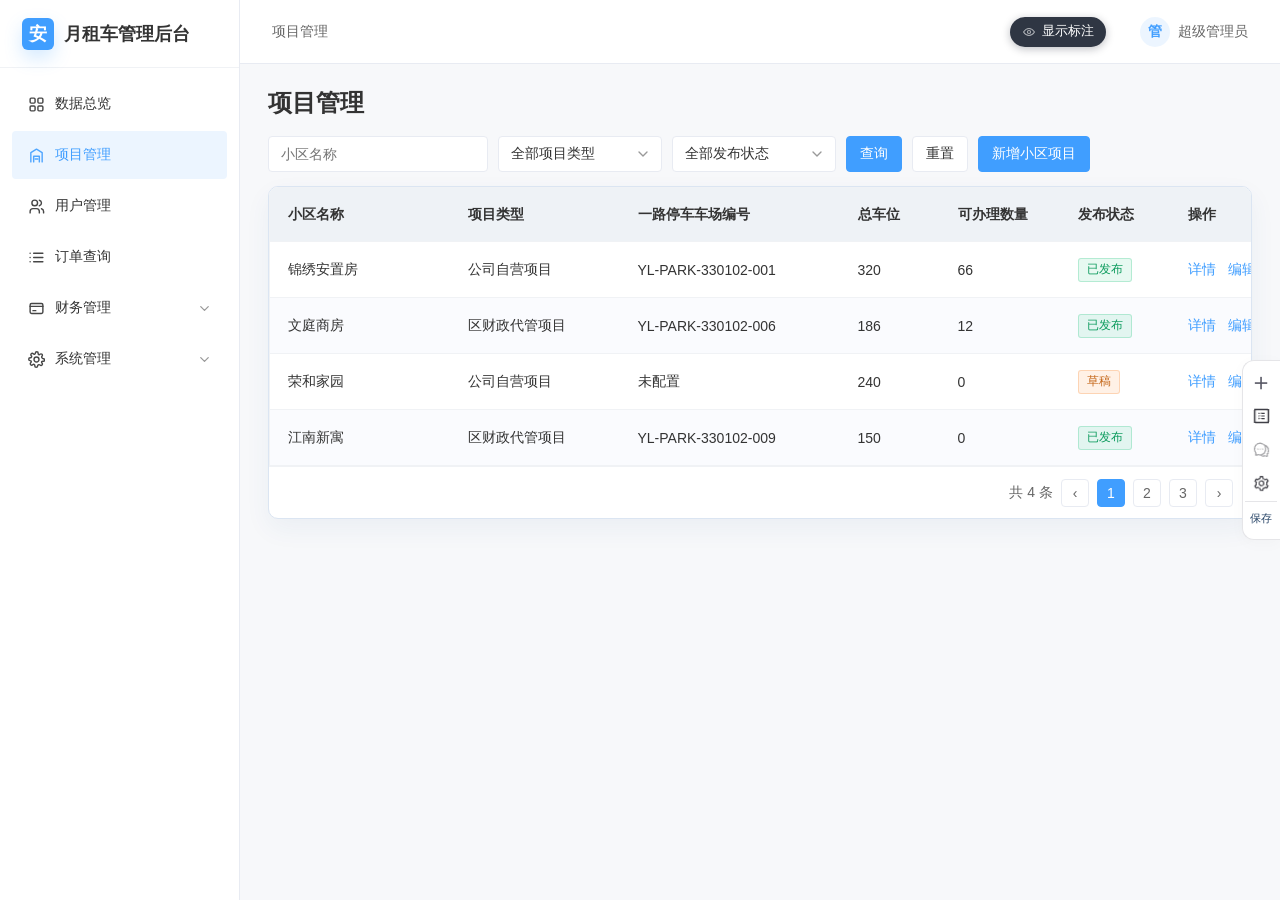
==== commit a8ecc1aa: "新增小区项目补收费规则、告知书两步的字段注记（106 -> 116 条）" ====
--- a/index.html
+++ b/index.html
@@ -273,7 +273,7 @@
     .ann-tool-panel { position: absolute; top: -46px; right: 0; }
   </style>
 <!-- HTML-ANNOTATION-EDITOR:BEGIN -->
-<script id="hae-data" type="application/json">{"version": 1, "notes": [{"id": "login-account", "selector": "#loginAccountSelect", "context": "login", "pageId": "login", "menuPath": "登录页", "targetArea": "用户名选择", "source": "原型：index.html #loginAccountSelect 与 initLoginAccountSelect()", "type": "字段说明", "body": "登录账号，以下拉方式列出全部已启用的后台账号；已停用的账号不出现在列表中。"}, {"id": "login-password", "selector": "#loginPassword", "context": "login", "pageId": "login", "menuPath": "登录页", "targetArea": "密码输入框", "source": "原型：index.html #loginPassword 与 login() 密码校验", "type": "字段说明", "body": "所选账号对应的登录密码。账号未单独设置过密码时，使用初始密码。"}, {"id": "login-submit", "selector": "#login button.btn-primary", "context": "login", "pageId": "login", "menuPath": "登录页", "targetArea": "登录按钮", "source": "原型：login()", "type": "交互逻辑", "body": "校验所选账号与密码是否匹配；通过后进入管理后台，未通过时在按钮上方显示错误原因。"}, {"id": "login-links", "selector": "#login .login-links", "context": "login", "pageId": "login", "menuPath": "登录页", "targetArea": "修改密码 / 忘记密码", "source": "原型：openLoginChangePassword() 与 openForgotPassword()", "type": "交互逻辑", "body": "修改密码用于已知当前密码时自助更换密码；忘记密码仅提示联系系统管理员重置，不提供自助找回。"}, {"id": "projects-interface", "selector": "#page .page-header .page-title", "context": "backend:projects", "pageId": "projects", "menuPath": "小区项目", "targetArea": "对接说明", "source": "对接：外部系统与接口范围（人类口述 + 公开资料核对）", "type": "业务规则", "body": "项目配置决定小程序端可办理的范围：可办理数量、收费项与告知书均同步到小程序；一路停车车场编号用于关联车场与月租数据。"}, {"id": "projects-create", "selector": "#page .filter-bar button[onclick=\"openCreateGarage()\"]", "context": "backend:projects", "pageId": "projects", "menuPath": "小区项目", "targetArea": "新增小区项目", "source": "原型：openCreateGarage() 与 createGaragePage() 三步流程", "type": "交互逻辑", "body": "新增项目按基本信息、收费规则、告知书三步填写，保存后状态为草稿，需另行发布才在小程序展示。"}, {"id": "projects-parkcode", "selector": "#garageTable th:nth-child(3)", "context": "backend:projects", "pageId": "projects", "menuPath": "小区项目", "targetArea": "一路停车车场编号", "source": "原型：parkCode 字段与 publishGarage() 发布校验", "type": "字段说明", "body": "由一路停车平台分配的车场编号，需手动填写，用于关联车场与月租数据；未填写编号的项目不能发布。"}, {"id": "projects-available", "selector": "#garageTable th:nth-child(5)", "context": "backend:projects", "pageId": "projects", "menuPath": "小区项目", "targetArea": "可办理数量", "source": "原型：calculateNewGarageAvailableSpaces() 与 createAvailableSpaces 输入项", "type": "业务规则", "body": "按总车位数减已租车位数减维修中车位数自动带出，人工填写后以填写值为准。"}, {"id": "projects-status", "selector": "#garageTable th:nth-child(6)", "context": "backend:projects", "pageId": "projects", "menuPath": "小区项目", "targetArea": "发布状态", "source": "原型：garage[5] 与 publishGarage() / takeDownGarage()", "type": "业务规则", "body": "草稿为尚未发布；已发布为用户端已展示月租办理入口；已下架为停用后的状态。"}, {"id": "projects-actions", "selector": "#garageTable th:nth-child(7)", "context": "backend:projects", "pageId": "projects", "menuPath": "小区项目", "targetArea": "操作", "source": "原型：garageActions()", "type": "交互逻辑", "body": "详情查看项目配置，编辑修改项目资料；草稿可发布，已发布可停用，已下架可重新发布。"}, {"id": "projects-create-interface", "selector": "#page .inner-page-head .inner-page-title", "context": "backend:projects:create", "pageId": "projects:create", "menuPath": "新增小区项目", "targetArea": "对接说明", "source": "对接：外部系统与接口范围（人类口述 + 公开资料核对）", "type": "业务规则", "body": "车场编号由一路停车平台分配，需线下取得后手动填写；保存为草稿后不会在小程序展示，发布后才对车主可见。"}, {"id": "create-stepper", "selector": ".create-stepper", "context": "backend:projects:create", "pageId": "projects:create", "menuPath": "新增小区项目", "targetArea": "步骤条", "source": "原型：createStepper() / nextCreateGarageStep() / validateCreateStep()", "type": "交互逻辑", "body": "项目资料按基本信息、收费规则、告知书三步填写，保存前可反复前后切换；本步必填项未通过校验不能进入下一步。"}, {"id": "create-project-type", "selector": "#createProjectTypeDropdown", "context": "backend:projects:create", "pageId": "projects:create", "menuPath": "新增小区项目", "targetArea": "项目类型", "source": "原型：createSelect('projectType', ...)", "type": "字段说明", "body": "在「公司自营项目」与「区财政代管项目」两类中选择。"}, {"id": "create-market-id", "selector": ".create-form-field[data-error-key=\"marketId\"]", "context": "backend:projects:create", "pageId": "projects:create", "menuPath": "新增小区项目", "targetArea": "清分市场编号", "source": "原型：createInput('marketId', ...) 与必填校验", "type": "字段说明", "body": "清分平台为该市场分配的编号，需手动填写，用于资金清分时匹配对应市场。"}, {"id": "create-available-spaces", "selector": ".create-form-field[data-error-key=\"availableSpaces\"]", "context": "backend:projects:create", "pageId": "projects:create", "menuPath": "新增小区项目", "targetArea": "可办理数量", "source": "原型：#createAvailableSpaces 自动带出与人工调整", "type": "业务规则", "body": "总车位数、已租车位数、维修中车位数由人工录入，可办理数量按其差额自动带出；人工填写后以填写值为准。"}, {"id": "create-foot", "selector": ".create-flow-foot", "context": "backend:projects:create", "pageId": "projects:create", "menuPath": "新增小区项目", "targetArea": "取消 / 下一步", "source": "原型：backToGarage() / nextCreateGarageStep()", "type": "交互逻辑", "body": "取消退出新增流程且不保存已填内容；下一步校验本步必填项后进入收费规则。"}, {"id": "projects-detail-interface", "selector": "#page .inner-page-head .inner-page-title", "context": "backend:projects:detail", "pageId": "projects:detail", "menuPath": "小区项目详情", "targetArea": "对接说明", "source": "对接：外部系统与接口范围（人类口述 + 公开资料核对）", "type": "业务规则", "body": "告知书与收费项会同步展示在车主小程序端；清分市场编号对应建行惠市宝的商家编号，用于资金清分。"}, {"id": "garage-detail-base", "selector": "#page .detail-page-section:nth-of-type(1)", "context": "backend:projects:detail", "pageId": "projects:detail", "menuPath": "小区项目详情", "targetArea": "基本信息", "source": "原型：garageDetailPage() 基本信息段", "type": "字段说明", "body": "小区名称、项目类型、地理位置、一路停车车场编号、清分市场编号、发布状态、办理状态、总车位数、已租车位数、维修中车位数、可办理数量与最后编辑。"}, {"id": "garage-detail-fee", "selector": "#page .detail-page-section:nth-of-type(2)", "context": "backend:projects:detail", "pageId": "projects:detail", "menuPath": "小区项目详情", "targetArea": "收费与结算", "source": "原型：garageDetailPage() 收费与结算段", "type": "字段说明", "body": "每个收费项显示收费标准、金额占比与收款负责人，各项金额合计决定清分时的分配比例。"}, {"id": "garage-detail-notice", "selector": "#page .detail-page-section:nth-of-type(3)", "context": "backend:projects:detail", "pageId": "projects:detail", "menuPath": "小区项目详情", "targetArea": "项目告知书", "source": "原型：garageDetailPage() 项目告知书段", "type": "字段说明", "body": "项目配置的告知书名称与文件，车主在小程序办理月租时展示。"}, {"id": "projects-edit-interface", "selector": "#page .inner-page-head .inner-page-title", "context": "backend:projects:edit", "pageId": "projects:edit", "menuPath": "编辑小区项目", "targetArea": "对接说明", "source": "对接：外部系统与接口范围（人类口述 + 公开资料核对）", "type": "业务规则", "body": "已发布项目的修改会同步到小程序端生效；未发布时为草稿，不对外展示。"}, {"id": "garage-edit-form", "selector": ".create-flow.edit-create-flow", "context": "backend:projects:edit", "pageId": "projects:edit", "menuPath": "编辑小区项目", "targetArea": "编辑表单", "source": "原型：garageEditPage() 与 saveGarageEdit()", "type": "交互逻辑", "body": "修改项目基础信息、车位数据、收费规则与告知书，保存前校验必填项与数据格式；已发布项目的修改对用户端同步生效。"}, {"id": "dashboard-interface", "selector": "#page .dashboard-page-title", "context": "backend:dashboard", "pageId": "dashboard", "menuPath": "数据总览", "targetArea": "对接说明", "source": "对接：外部系统与接口范围（人类口述 + 公开资料核对）", "type": "业务规则", "body": "本页汇总各业务数据：缴费与退款金额取自支付渠道的回款记录，退款申请与开票申请由车主在小程序提交，通行同步异常来自一路停车平台的通行数据。"}, {"id": "dashboard-metrics", "selector": ".dashboard-metric-grid", "context": "backend:dashboard", "pageId": "dashboard", "menuPath": "数据总览", "targetArea": "指标卡", "source": "原型：dashboardPage() metrics 与 dashboardMetricSparkline()", "type": "业务规则", "body": "三张卡分别统计本月缴费金额、订单笔数与退款申请笔数，订单笔数含新办与续费。"}, {"id": "dashboard-trend", "selector": ".dashboard-trend-panel", "context": "backend:dashboard", "pageId": "dashboard", "menuPath": "数据总览", "targetArea": "业务趋势", "source": "原型：dashboardSeries 与 dashboardTrendChart()", "type": "交互逻辑", "body": "近 7 天新办与续费订单的每日笔数，数据来自车主在小程序端的办理与续费。"}, {"id": "dashboard-pending", "selector": ".dashboard-pending-panel", "context": "backend:dashboard", "pageId": "dashboard", "menuPath": "数据总览", "targetArea": "待处理通知", "source": "原型：dashboardPendingItems 与 dashboardNoticeGroups()", "type": "交互逻辑", "body": "按退款申请、通行同步异常、发票申请三类汇总待办并显示条数，点击进入对应处理页；退款与发票来自小程序提交，通行异常来自一路停车平台。"}, {"id": "dashboard-finance", "selector": ".dashboard-finance-panel", "context": "backend:dashboard", "pageId": "dashboard", "menuPath": "数据总览", "targetArea": "收支汇总表", "source": "原型：financeDailyStats 与 dashboardFinanceSummaryTableHtml()", "type": "字段说明", "body": "按日统计支付成功笔数、缴费金额、退款金额与净收款（缴费金额减退款金额），每项附与昨日相比的增减幅度。"}, {"id": "users-interface", "selector": "#page .page-header .page-title", "context": "backend:users", "pageId": "users", "menuPath": "用户管理", "targetArea": "对接说明", "source": "对接：外部系统与接口范围（人类口述 + 公开资料核对）", "type": "业务规则", "body": "车主账号由车主在小程序注册，车辆也由车主在小程序内添加，本系统不提供注册入口。"}, {"id": "users-name", "selector": "#userTable th:nth-child(1)", "context": "backend:users", "pageId": "users", "menuPath": "用户管理", "targetArea": "用户", "source": "原型：userTableHtml() 与 openUser()", "type": "字段说明", "body": "车主在小程序注册的账号，显示姓名与姓名首字头像；点详情查看完整资料与办理记录。"}, {"id": "users-vehicles", "selector": "#userTable th:nth-child(2)", "context": "backend:users", "pageId": "users", "menuPath": "用户管理", "targetArea": "绑定车辆", "source": "原型：user.vehicles 渲染", "type": "字段说明", "body": "该账号已绑定的车牌号，绑定多辆时显示首辆并标注总数；车辆由车主在小程序添加。"}, {"id": "users-orders", "selector": "#userTable th:nth-child(3)", "context": "backend:users", "pageId": "users", "menuPath": "用户管理", "targetArea": "办理订单", "source": "原型：user.records.length", "type": "字段说明", "body": "该账号名下的月租订单笔数，未办理过时显示暂无办理订单。"}, {"id": "users-rent-status", "selector": "#userTable th:nth-child(4)", "context": "backend:users", "pageId": "users", "menuPath": "用户管理", "targetArea": "月租状态", "source": "原型：userRentStatus()", "type": "字段说明", "body": "按名下订单汇总，月租有效优先于月租待生效、退款处理中与月租已过期；无订单为未办理。"}, {"id": "users-updated", "selector": "#userTable th:nth-child(5)", "context": "backend:users", "pageId": "users", "menuPath": "用户管理", "targetArea": "最近办理时间", "source": "原型：user.updatedAt", "type": "字段说明", "body": "该账号最近一次月租办理的日期，未办理过时显示暂无办理时间。"}, {"id": "users-detail-interface", "selector": "#page .inner-page-head .inner-page-title", "context": "backend:users:detail", "pageId": "users:detail", "menuPath": "用户详情", "targetArea": "对接说明", "source": "对接：外部系统与接口范围（人类口述 + 公开资料核对）", "type": "业务规则", "body": "手机号、身份证号与退款账户由车主在小程序填写，本系统仅作展示与脱敏查看。"}, {"id": "user-detail-info", "selector": "#page .detail-page-section:nth-of-type(1)", "context": "backend:users:detail", "pageId": "users:detail", "menuPath": "用户详情", "targetArea": "用户信息", "source": "原型：userDetailPage() 用户信息段与 revealUserSensitiveInfo()", "type": "字段说明", "body": "姓名、手机号、身份证号、登录方式、月租状态、创建时间与更新时间；手机号与身份证号默认脱敏，超级管理员可查看完整信息并记入操作日志。"}, {"id": "user-detail-refund-account", "selector": "#page .detail-page-section:nth-of-type(2)", "context": "backend:users:detail", "pageId": "users:detail", "menuPath": "用户详情", "targetArea": "退款账户", "source": "原型：user.refundAccount", "type": "字段说明", "body": "账户类型、开户行、收款账号、账户联系电话与更新时间；由车主在小程序填写，退款按此账户打款。"}, {"id": "user-detail-vehicles", "selector": "#page .detail-page-section:nth-of-type(3)", "context": "backend:users:detail", "pageId": "users:detail", "menuPath": "用户详情", "targetArea": "车辆与绑定", "source": "原型：user.vehicles 渲染", "type": "字段说明", "body": "每辆车显示车牌号、车辆信息（车牌颜色与车辆类型）与绑定状态。"}, {"id": "user-detail-records", "selector": "#page .detail-page-section:nth-of-type(4)", "context": "backend:users:detail", "pageId": "users:detail", "menuPath": "用户详情", "targetArea": "月租办理记录", "source": "原型：user.records 与 openOrder()", "type": "字段说明", "body": "订单号、小区项目、办理车辆、租期、月租状态与缴费金额；点查看订单进入订单详情。"}, {"id": "orders-interface", "selector": "#page .page-header .page-title", "context": "backend:orders", "pageId": "orders", "menuPath": "订单查询", "targetArea": "对接说明", "source": "对接：外部系统与接口范围（人类口述 + 公开资料核对）", "type": "业务规则", "body": "月租办理与续费订单由车主在小程序提交并支付；通行状态与通行权限来自一路停车平台，开通失败时可在本页重新开通。"}, {"id": "orders-no", "selector": "#orderTable th:nth-child(2)", "context": "backend:orders", "pageId": "orders", "menuPath": "订单查询", "targetArea": "订单号", "source": "原型：orders[0]", "type": "字段说明", "body": "月租订单编号，由车主在小程序提交办理或续费时生成。"}, {"id": "orders-plates", "selector": "#orderTable th:nth-child(4)", "context": "backend:orders", "pageId": "orders", "menuPath": "订单查询", "targetArea": "登记车牌", "source": "原型：orderVehicleRelations 与 orders[3]", "type": "字段说明", "body": "本订单登记的车牌号，一单可登记多辆车，多车之间以顿号分隔。"}, {"id": "orders-status", "selector": "#orderTable th:nth-child(5)", "context": "backend:orders", "pageId": "orders", "menuPath": "订单查询", "targetArea": "订单状态", "source": "原型：orders[5] 与 orderActions()", "type": "字段说明", "body": "月租有效、月租待生效、退款申请中、已终止、已结束等，反映订单当前所处的业务阶段。"}, {"id": "orders-traffic", "selector": "#orderTable th:nth-child(6)", "context": "backend:orders", "pageId": "orders", "menuPath": "订单查询", "targetArea": "通行状态", "source": "原型：orders[7] 与 syncOrderTraffic()", "type": "字段说明", "body": "车牌在一路停车平台上的通行权限状态，已开通、开通失败或通行失效；开通失败时可在操作列重新开通。"}, {"id": "orders-actions", "selector": "#orderTable th:nth-child(8)", "context": "backend:orders", "pageId": "orders", "menuPath": "订单查询", "targetArea": "操作", "source": "原型：orderActions()", "type": "交互逻辑", "body": "详情查看订单；按订单状态提供撤销退款、变更车辆、续费、重新开通与退款，另有查看发票或开票申请。"}, {"id": "orders-push-config", "selector": "#page .filter-bar button[onclick=\"openOrderPushConfigModal()\"]", "context": "backend:orders", "pageId": "orders", "menuPath": "订单查询", "targetArea": "订单推送配置", "source": "原型：openOrderPushConfigModal()", "type": "交互逻辑", "body": "配置月租到期的微信订阅消息提醒，按到期前天数推送；车主需在小程序端完成订阅授权后才能收到。"}, {"id": "orders-type", "selector": "#page #orderTypeFilter .select-trigger", "context": "backend:orders", "pageId": "orders", "menuPath": "订单查询", "targetArea": "订单类型", "source": "原型：orderTypeFilter（全部 / 新办 / 续费）", "type": "业务规则", "body": "订单类型分新办与续费：新办为首次办理月租，续费为在原有月租基础上再办一个周期。两者各为独立订单，续费另生成一张新订单，不改写原订单。"}, {"id": "orders-detail-interface", "selector": "#page .inner-page-head .inner-page-title", "context": "backend:orders:detail", "pageId": "orders:detail", "menuPath": "订单详情", "targetArea": "对接说明", "source": "对接：外部系统与接口范围（人类口述 + 公开资料核对）", "type": "业务规则", "body": "开票申请与退款申请均由车主在小程序提交，本系统做审批与开票处理；退款按原支付渠道退回。"}, {"id": "order-detail-base", "selector": "#page .detail-page-section:nth-of-type(1)", "context": "backend:orders:detail", "pageId": "orders:detail", "menuPath": "订单详情", "targetArea": "订单基本信息", "source": "原型：orderDetailPage() 订单基本信息段", "type": "字段说明", "body": "订单号、所属项目、申请用户、订单类型、订单状态、月租状态、通行状态、月租周期与办理车辆。"}, {"id": "order-detail-invoice", "selector": "#page .detail-page-section:nth-of-type(2)", "context": "backend:orders:detail", "pageId": "orders:detail", "menuPath": "订单详情", "targetArea": "发票信息", "source": "原型：orderInvoiceInfoHtml()", "type": "字段说明", "body": "开票状态、开票记录编号、发票张数、发票类型、开票抬头、开票金额合计、统一社会信用代码、联系手机号、申请时间与上传时间；开票申请由车主在小程序提交。"}, {"id": "order-detail-aftersale", "selector": "#page .detail-page-section:nth-of-type(3)", "context": "backend:orders:detail", "pageId": "orders:detail", "menuPath": "订单详情", "targetArea": "售后信息", "source": "原型：orderDetailPage() 售后信息段与 originalOrderLinks", "type": "字段说明", "body": "退款状态、退款单号与关联原订单，续费订单在此指向被续的原订单。"}, {"id": "order-detail-original", "selector": "#page .detail-page-section:nth-of-type(3) .detail-info-item:nth-child(3) .detail-info-value", "context": "backend:orders:detail", "pageId": "orders:detail", "menuPath": "订单详情", "targetArea": "关联原订单", "source": "原型：originalOrderLinks（orderDetailPage 的关联原订单）", "type": "字段说明", "body": "续费订单在此指向被续的原订单，非续费订单显示无。同一车辆可有多张订单，月租服务按有效期连续计算、订单按期生成；原订单保持不变，退款与开票各按各单处理。"}, {"id": "clearing-interface", "selector": "#page .page-header .page-title", "context": "backend:clearing", "pageId": "clearing", "menuPath": "支付与清分", "targetArea": "对接说明", "source": "对接：外部系统与接口范围（人类口述 + 公开资料核对）", "type": "业务规则", "body": "本页承接建行惠市宝的清分结果。车主在小程序支付后，款项由惠市宝收单并归集在建行侧账户，资金不经过本系统；清分由建行按项目配置的分账规则执行并回传结果，本系统负责核对与处理异常。"}, {"id": "clearing-flow-no", "selector": "#page .panel table th:nth-child(2)", "context": "backend:clearing", "pageId": "clearing", "menuPath": "支付与清分", "targetArea": "支付流水号", "source": "原型：settlementRecords[1]", "type": "字段说明", "body": "微信支付为该笔订单生成的流水号，用于与支付账单逐笔核对。"}, {"id": "clearing-amount", "selector": "#page .panel table th:nth-child(5)", "context": "backend:clearing", "pageId": "clearing", "menuPath": "支付与清分", "targetArea": "清分金额", "source": "原型：settlementRecords[4] 与 settlementAllocation()", "type": "字段说明", "body": "按项目收费项占比分配到各收款主体的应分金额之和。"}, {"id": "clearing-status", "selector": "#page .panel table th:nth-child(7)", "context": "backend:clearing", "pageId": "clearing", "menuPath": "支付与清分", "targetArea": "清分状态", "source": "原型：settlementRecords[6] 与 openManualSettlement()", "type": "字段说明", "body": "已清分、清分处理中与清分异常；清分异常时可人工登记线下收款结果。"}, {"id": "clearing-actions", "selector": "#page .panel table th:nth-child(8)", "context": "backend:clearing", "pageId": "clearing", "menuPath": "支付与清分", "targetArea": "操作", "source": "原型：settlementActions()", "type": "交互逻辑", "body": "详情查看清分分配明细；清分异常时可登记已清分并填写实际清分日期，该操作仅登记线下收款结果，不阻止线上分账。"}, {"id": "clearing-detail-interface", "selector": "#page .inner-page-head .inner-page-title", "context": "backend:clearing:detail", "pageId": "clearing:detail", "menuPath": "清分详情", "targetArea": "对接说明", "source": "对接：外部系统与接口范围（人类口述 + 公开资料核对）", "type": "业务规则", "body": "分配明细与商户编号来自建行惠市宝：商户编号为收款方在建行的商家编号，占比与应分金额按项目配置的分账规则计算。"}, {"id": "clearing-detail-base", "selector": "#page .detail-page-section:nth-of-type(1)", "context": "backend:clearing:detail", "pageId": "clearing:detail", "menuPath": "清分详情", "targetArea": "清分基本信息", "source": "原型：settlementDetailPage() 基本信息段", "type": "字段说明", "body": "业务订单号、支付流水号、小区项目、清分状态、支付金额、本次应分总额、已清分金额与清分完成日期；线下手动登记时另显示清分方式、登记人与登记时间。"}, {"id": "clearing-detail-allocation", "selector": "#page .detail-page-section:nth-of-type(2)", "context": "backend:clearing:detail", "pageId": "clearing:detail", "menuPath": "清分详情", "targetArea": "清分分配明细", "source": "原型：settlementAllocation() 与分配明细表", "type": "业务规则", "body": "收费项占比按该项月收费金额除以各项月收费合计计算，应分金额为本次应分总额乘以占比；金额按分分配，尾差按小数余数从大到小补齐。"}, {"id": "clearing-detail-accounts", "selector": "#page .detail-page-section:nth-of-type(3)", "context": "backend:clearing:detail", "pageId": "clearing:detail", "menuPath": "清分详情", "targetArea": "收款账户明细", "source": "原型：settlementDetailPage() 收款账户段", "type": "字段说明", "body": "每个收款主体显示商户编号、银行账号、负责人与联系电话，取自项目的收款账户配置。"}, {"id": "refunds-interface", "selector": "#page .page-header .page-title", "context": "backend:refunds", "pageId": "refunds", "menuPath": "退款处理", "targetArea": "对接说明", "source": "对接：外部系统与接口范围（人类口述 + 公开资料核对）", "type": "业务规则", "body": "退款申请由车主在小程序提交；金额调低时需车主在小程序确认后才执行退款，退款按原支付渠道退回。"}, {"id": "refunds-no", "selector": "#refundTable th:nth-child(1)", "context": "backend:refunds", "pageId": "refunds", "menuPath": "退款处理", "targetArea": "退款单号", "source": "原型：refunds[0]", "type": "字段说明", "body": "退款申请编号，与车主在小程序提交的退款申请一一对应。"}, {"id": "refunds-reason", "selector": "#refundTable th:nth-child(5)", "context": "backend:refunds", "pageId": "refunds", "menuPath": "退款处理", "targetArea": "退款原因", "source": "原型：refunds[9] 与 table-cell-ellipsis", "type": "字段说明", "body": "车主申请退款时填写的原因，内容较长时在单元格内省略，悬停查看全文。"}, {"id": "refunds-estimated", "selector": "#refundTable th:nth-child(6)", "context": "backend:refunds", "pageId": "refunds", "menuPath": "退款处理", "targetArea": "预计退款", "source": "原型：refunds[6] 与 refundAmountLimits()", "type": "字段说明", "body": "按剩余租期预计退还的金额，提交审批时可修改。"}, {"id": "refunds-approved", "selector": "#refundTable th:nth-child(7)", "context": "backend:refunds", "pageId": "refunds", "menuPath": "退款处理", "targetArea": "核定退款", "source": "原型：refundRequestDetails[].approvedAmount", "type": "字段说明", "body": "财务审批后核定的退款金额，尚未审批时显示暂无。"}, {"id": "refunds-status", "selector": "#refundTable th:nth-child(9)", "context": "backend:refunds", "pageId": "refunds", "menuPath": "退款处理", "targetArea": "状态", "source": "原型：refunds[7] 与 approveRefund()", "type": "字段说明", "body": "待审批、待用户确认、已通过或已驳回；金额调低时进入待用户确认，车主在小程序确认后才执行退款。"}, {"id": "refunds-actions", "selector": "#refundTable th:nth-child(10)", "context": "backend:refunds", "pageId": "refunds", "menuPath": "退款处理", "targetArea": "操作", "source": "原型：refundActions() 与 openRefundApproval()", "type": "交互逻辑", "body": "详情查看申请与收款账户；待审批的申请提供审批入口，审批时可修改退款金额或驳回。"}, {"id": "refunds-export", "selector": "#page .filter-bar button[onclick=\"openExportPicker('refunds')\"]", "context": "backend:refunds", "pageId": "refunds", "menuPath": "退款处理", "targetArea": "导出退款单", "source": "原型：openExportPicker('refunds')", "type": "交互逻辑", "body": "按当前筛选结果导出退款单，导出前勾选需要的字段。"}, {"id": "refund-detail-request", "selector": "#page .detail-page-section:nth-of-type(1)", "context": "backend:refunds:detail", "pageId": "refunds:detail", "menuPath": "退款详情", "targetArea": "退款申请", "source": "原型：refundDetailPage() 退款申请段", "type": "字段说明", "body": "申请 ID 与申请编号为系统标识，其余为申请内容：原订单号、申请用户、退款车辆、预计退款金额、提交时间、退款原因与补充说明。"}, {"id": "refund-detail-account", "selector": "#page .detail-page-section:nth-of-type(2)", "context": "backend:refunds:detail", "pageId": "refunds:detail", "menuPath": "退款详情", "targetArea": "退款账户信息", "source": "原型：refundDetailPage() 退款账户段", "type": "字段说明", "body": "原月租周期与原支付金额取自原订单；收款人、开户行、收款账号与联系电话为车主在小程序填写的退款账户，退款按此打款。"}, {"id": "refund-detail-approval", "selector": "#page .detail-page-section:nth-of-type(3)", "context": "backend:refunds:detail", "pageId": "refunds:detail", "menuPath": "退款详情", "targetArea": "审批情况", "source": "原型：refundDetailPage() 审批情况段（仅已审批的申请显示）", "type": "交互逻辑", "body": "审批结果、核定退款金额、审批人、审批时间与审批意见；金额调整时另显示调整原因，核定后车主在小程序确认，用户确认、通知与退款执行状态随之更新。"}, {"id": "refund-detail-traffic", "selector": "#page .detail-page-section:nth-of-type(3) .detail-info-item:last-child", "context": "backend:refunds:detail", "pageId": "refunds:detail", "menuPath": "退款详情", "targetArea": "通行处理", "source": "原型：refundDetailPage() trafficNote 与 refunds[8]", "type": "业务规则", "body": "待用户确认时订单与通行状态保持不变，已通过则月租订单终止、通行权限结束，已驳回则原月租通行恢复。"}, {"id": "invoices-interface", "selector": "#page .page-header .page-title", "context": "backend:invoices", "pageId": "invoices", "menuPath": "开票管理", "targetArea": "对接说明", "source": "对接：外部系统与接口范围（人类口述 + 公开资料核对）", "type": "业务规则", "body": "开票申请由车主在小程序提交；票据文件由财务人工上传，本系统不出票。"}, {"id": "invoices-no", "selector": "#invoiceTable th:nth-child(1)", "context": "backend:invoices", "pageId": "invoices", "menuPath": "开票管理", "targetArea": "开票记录编号", "source": "原型：invoiceRows()[0]", "type": "字段说明", "body": "开票申请编号，车主在小程序提交开票申请时生成。"}, {"id": "invoices-type", "selector": "#invoiceTable th:nth-child(5)", "context": "backend:invoices", "pageId": "invoices", "menuPath": "开票管理", "targetArea": "发票类型", "source": "原型：invoiceRows()[4] 与 isTicketRow()", "type": "字段说明", "body": "增值税普通发票或非税票据，由订单所属项目的票据类型决定。"}, {"id": "invoices-status", "selector": "#invoiceTable th:nth-child(7)", "context": "backend:invoices", "pageId": "invoices", "menuPath": "开票管理", "targetArea": "开票状态", "source": "原型：invoiceRowStatus() 与 invoiceWithdrawals", "type": "字段说明", "body": "未开、已开与已撤回；上传票据文件后即为已开，已开的记录可撤回。"}, {"id": "invoices-actions", "selector": "#invoiceTable th:nth-child(9)", "context": "backend:invoices", "pageId": "invoices", "menuPath": "开票管理", "targetArea": "操作", "source": "原型：invoiceTableHtml() 与 openInvoiceUpload() / openInvoiceWithdraw()", "type": "交互逻辑", "body": "详情查看申请与关联订单；未开可上传票据文件，已开可重传或撤回，开票不做审核驳回。"}, {"id": "invoices-batch-upload", "selector": "#page .filter-bar button[onclick=\"openBatchInvoiceUpload()\"]", "context": "backend:invoices", "pageId": "invoices", "menuPath": "开票管理", "targetArea": "批量上传发票", "source": "原型：openBatchInvoiceUpload() 与 parseInvoiceBatchCsv()", "type": "交互逻辑", "body": "按 CSV 模板批量导入已开具的票据文件，逐行校验后写入开票记录。"}, {"id": "invoices-export", "selector": "#page .filter-bar button[onclick=\"openExportPicker('invoices')\"]", "context": "backend:invoices", "pageId": "invoices", "menuPath": "开票管理", "targetArea": "导出开票记录", "source": "原型：openExportPicker('invoices')", "type": "交互逻辑", "body": "按当前筛选结果导出开票记录，导出前勾选需要的字段。"}, {"id": "invoice-detail-info", "selector": "#page .detail-page-section:nth-of-type(1)", "context": "backend:invoices:detail", "pageId": "invoices:detail", "menuPath": "开票详情", "targetArea": "发票信息", "source": "原型：invoiceDetailPage() 发票信息段", "type": "字段说明", "body": "开票记录编号、开票状态、发票类型、申请时间、申请用户、小区项目、开票抬头、联系手机号、统一社会信用代码与上传时间。"}, {"id": "invoice-detail-order", "selector": "#page .detail-page-section:nth-of-type(2)", "context": "backend:invoices:detail", "pageId": "invoices:detail", "menuPath": "开票详情", "targetArea": "关联订单", "source": "原型：invoiceDetailPage() 关联订单段", "type": "字段说明", "body": "订单号、订单金额、订单类型、办理车辆、月租周期与开票金额，用于核对开票金额与订单是否一致。"}, {"id": "ledger-interface", "selector": "#page .page-header .page-title", "context": "backend:ledger", "pageId": "ledger", "menuPath": "业务台账", "targetArea": "对接说明", "source": "对接：外部系统与接口范围（人类口述 + 公开资料核对）", "type": "业务规则", "body": "收款为车主在小程序支付成功，退款为按原支付渠道退回完成，两者均由支付渠道回传；台账不允许人工新增或修改。"}, {"id": "ledger-table", "selector": "#ledgerTable", "context": "backend:ledger", "pageId": "ledger", "menuPath": "业务台账", "targetArea": "台账列表", "source": "原型：ledgerHeaders 与 ledgerRecords()", "type": "业务规则", "body": "一行记录一笔资金动作，字段为发生时间、业务订单号、小区项目、资金动作、去向账户、金额与状态；只记资金已经发生的单，待审批与待确认的退款不在此列。"}, {"id": "ledger-action", "selector": "#ledgerTable th:nth-child(4)", "context": "backend:ledger", "pageId": "ledger", "menuPath": "业务台账", "targetArea": "资金动作", "source": "原型：ledgerActionTag()", "type": "字段说明", "body": "收款为车主在小程序支付成功，退款为退款已执行完成。"}, {"id": "ledger-target", "selector": "#ledgerTable th:nth-child(5)", "context": "backend:ledger", "pageId": "ledger", "menuPath": "业务台账", "targetArea": "去向账户", "source": "原型：ledgerTargetCell()", "type": "字段说明", "body": "收款记录资金进入的收款主体与账户，退款记录原路退回的账户。"}, {"id": "ledger-status", "selector": "#ledgerTable th:nth-child(7)", "context": "backend:ledger", "pageId": "ledger", "menuPath": "业务台账", "targetArea": "状态", "source": "原型：ledgerStatusTag()", "type": "字段说明", "body": "收款为已入账或已到账，退款为已退款。"}, {"id": "ledger-actions", "selector": "#ledgerTable th:nth-child(8)", "context": "backend:ledger", "pageId": "ledger", "menuPath": "业务台账", "targetArea": "操作", "source": "原型：openOrder(id, 'ledger') 与 orderReturnPage", "type": "交互逻辑", "body": "查看进入订单详情，从订单返回时回到台账。"}, {"id": "ledger-summary", "selector": "#ledgerSummary", "context": "backend:ledger", "pageId": "ledger", "menuPath": "业务台账", "targetArea": "合计", "source": "原型：ledgerSummaryHtml()", "type": "业务规则", "body": "按当前筛选结果汇总收款合计与退款合计。"}, {"id": "ledger-export", "selector": "#page .filter-bar button[onclick=\"openExportPicker('ledger')\"]", "context": "backend:ledger", "pageId": "ledger", "menuPath": "业务台账", "targetArea": "导出台账", "source": "原型：openExportPicker('ledger')", "type": "交互逻辑", "body": "按当前筛选结果导出台账，导出前勾选需要的字段。"}, {"id": "accounts-username", "selector": ".account-table-panel table th:nth-child(3)", "context": "backend:systemUsers", "pageId": "systemUsers", "menuPath": "账号管理", "targetArea": "用户名", "source": "原型：systemAccounts 与 parseAccountBatchCsv() 用户名规则", "type": "字段说明", "body": "后台登录账号名，支持中英文，2 至 20 个字符且不可重复。"}, {"id": "accounts-type", "selector": ".account-table-panel table th:nth-child(4)", "context": "backend:systemUsers", "pageId": "systemUsers", "menuPath": "账号管理", "targetArea": "账号类型", "source": "原型：systemAccounts 字段与 renderMenu() 权限判断", "type": "字段说明", "body": "超级管理员拥有全部菜单与操作权限，普通账号看不到系统管理；全站只保留一个超级管理员。"}, {"id": "accounts-status", "selector": ".account-table-panel table th:nth-child(5)", "context": "backend:systemUsers", "pageId": "systemUsers", "menuPath": "账号管理", "targetArea": "状态", "source": "原型：toggleAccountStatus() 与 loginAccountList()", "type": "字段说明", "body": "启用与停用；停用后不能登录，也不会出现在登录页的账号列表中。"}, {"id": "accounts-last-login", "selector": ".account-table-panel table th:nth-child(6)", "context": "backend:systemUsers", "pageId": "systemUsers", "menuPath": "账号管理", "targetArea": "最后登录时间", "source": "原型：systemAccounts[3]", "type": "字段说明", "body": "该账号最近一次登录的时间，批量导入的账号显示从未登录。"}, {"id": "accounts-actions", "selector": ".account-table-panel table th:nth-child(7)", "context": "backend:systemUsers", "pageId": "systemUsers", "menuPath": "账号管理", "targetArea": "操作", "source": "原型：openResetPasswordModal() / toggleAccountStatus() / deleteAccount()", "type": "交互逻辑", "body": "重置密码恢复初始密码，启用与停用切换账号状态，删除移除账号；超级管理员不可停用或删除。"}, {"id": "accounts-batch-import", "selector": "#page .filter-bar button[onclick=\"openBatchImportAccounts()\"]", "context": "backend:systemUsers", "pageId": "systemUsers", "menuPath": "账号管理", "targetArea": "批量导入", "source": "原型：openBatchImportAccounts() 与 accountBatchFields", "type": "交互逻辑", "body": "按 CSV 模板导入账号，三列为用户名、登录密码与状态；仅用户名必填，导入的账号一律为普通账号。"}, {"id": "logs-module", "selector": ".log-table-panel table th:nth-child(2)", "context": "backend:logs", "pageId": "logs", "menuPath": "操作日志", "targetArea": "操作模块", "source": "原型：operationLogs 与 menuGroups", "type": "字段说明", "body": "操作所属的后台模块，取值范围与侧边栏模块一致。"}, {"id": "logs-type", "selector": ".log-table-panel table th:nth-child(3)", "context": "backend:logs", "pageId": "logs", "menuPath": "操作日志", "targetArea": "操作类型", "source": "原型：operationLogs[2]", "type": "字段说明", "body": "操作分类，如新增、编辑、审批、发布、同步、导入导出等，按业务动作命名。"}, {"id": "logs-target", "selector": ".log-table-panel table th:nth-child(4)", "context": "backend:logs", "pageId": "logs", "menuPath": "操作日志", "targetArea": "操作对象", "source": "原型：operationLogs[3]", "type": "字段说明", "body": "本次操作的单据编号、账号或对象名称。"}, {"id": "logs-result", "selector": ".log-table-panel table th:nth-child(6)", "context": "backend:logs", "pageId": "logs", "menuPath": "操作日志", "targetArea": "结果", "source": "原型：operationLogs[5]", "type": "字段说明", "body": "成功或失败；业务操作失败同样记录在案。"}, {"id": "logs-actions", "selector": ".log-table-panel table th:nth-child(8)", "context": "backend:logs", "pageId": "logs", "menuPath": "操作日志", "targetArea": "操作", "source": "原型：showLogDetail()", "type": "交互逻辑", "body": "查看单条日志的完整内容。"}, {"id": "passages-result", "selector": "#passageTable th:nth-child(6)", "context": "backend:passages", "pageId": "passages", "menuPath": "通行记录", "targetArea": "通行结果", "source": "原型：passageRecords[].result", "type": "字段说明", "body": "正常或异常；异常记录在详情的业务关联中给出说明。"}, {"id": "passages-status", "selector": "#passageTable th:nth-child(7)", "context": "backend:passages", "pageId": "passages", "menuPath": "通行记录", "targetArea": "记录状态", "source": "原型：passageRecords[].recordStatus", "type": "字段说明", "body": "场内为车辆尚未出场，已出场为进出记录完整，未匹配为未关联到月租订单的通行。"}, {"id": "passage-detail-order", "selector": "#page .detail-page-section:nth-of-type(5)", "context": "backend:passages:detail", "pageId": "passages:detail", "menuPath": "通行记录详情", "targetArea": "业务关联", "source": "原型：passageDetailPage() 业务关联段", "type": "字段说明", "body": "关联月租订单、接口接收时间与异常说明；通行数据由一路停车平台接口推送。"}, {"id": "profile-head", "selector": "#page section.profile-card:nth-of-type(1)", "context": "backend:profile", "pageId": "profile", "menuPath": "个人中心", "targetArea": "资料卡", "source": "原型：pages.profile() 资料卡与 openAvatarModal()", "type": "字段说明", "body": "当前登录账号的头像、昵称与账号类型，可在此更换头像。"}, {"id": "profile-info", "selector": "#profileInfoSection .profile-rows.is-form", "context": "backend:profile", "pageId": "profile", "menuPath": "个人中心", "targetArea": "个人信息", "source": "原型：infoRow() 与 startProfileEdit() / saveProfile()", "type": "交互逻辑", "body": "登录账号只读，用户名与手机号点「编辑资料」后可修改，保存前校验填写内容。"}, {"id": "profile-security", "selector": "#profileInfoSection .profile-rows:not(.is-form)", "context": "backend:profile", "pageId": "profile", "menuPath": "个人中心", "targetArea": "账号安全", "source": "原型：openChangePasswordModal()", "type": "交互逻辑", "body": "点修改按当前密码更换登录密码，改密后下次登录使用新密码。"}], "menus": [{"id": "login", "label": "登录页", "selector": "#login", "context": "login"}, {"id": "dashboard", "label": "数据总览", "selector": "#page", "context": "backend:dashboard"}, {"id": "projects", "label": "小区项目", "selector": "#page", "context": "backend:projects"}, {"id": "projects:detail", "label": "小区项目详情", "selector": "#page", "context": "backend:projects:detail"}, {"id": "projects:create", "label": "新增小区项目", "selector": "#page", "context": "backend:projects:create"}, {"id": "projects:edit", "label": "编辑小区项目", "selector": "#page", "context": "backend:projects:edit"}, {"id": "users", "label": "用户管理", "selector": "#page", "context": "backend:users"}, {"id": "users:detail", "label": "用户详情", "selector": "#page", "context": "backend:users:detail"}, {"id": "orders", "label": "订单查询", "selector": "#page", "context": "backend:orders"}, {"id": "orders:detail", "label": "订单详情", "selector": "#page", "context": "backend:orders:detail"}, {"id": "clearing", "label": "支付与清分", "selector": "#page", "context": "backend:clearing"}, {"id": "clearing:detail", "label": "清分详情", "selector": "#page", "context": "backend:clearing:detail"}, {"id": "refunds", "label": "退款处理", "selector": "#page", "context": "backend:refunds"}, {"id": "refunds:detail", "label": "退款详情", "selector": "#page", "context": "backend:refunds:detail"}, {"id": "invoices", "label": "开票管理", "selector": "#page", "context": "backend:invoices"}, {"id": "invoices:detail", "label": "开票详情", "selector": "#page", "context": "backend:invoices:detail"}, {"id": "ledger", "label": "业务台账", "selector": "#page", "context": "backend:ledger"}, {"id": "systemUsers", "label": "账号管理", "selector": "#page", "context": "backend:systemUsers"}, {"id": "logs", "label": "操作日志", "selector": "#page", "context": "backend:logs"}, {"id": "passages", "label": "通行记录", "selector": "#page", "context": "backend:passages"}, {"id": "passages:detail", "label": "通行记录详情", "selector": "#page", "context": "backend:passages:detail"}, {"id": "profile", "label": "个人中心", "selector": "#page", "context": "backend:profile"}], "base": "[base64]/dj0yMDI2MDkxNy0xIj4KICA8bGluayByZWw9InN0eWxlc2hlZXQiIGhyZWY9ImNzcy9wYWdlcy9yZWZ1bmRzLmNzcz92PTIwMjYwOTIwLTEiPgogIDxsaW5rIHJlbD0ic3R5bGVzaGVldCIgaHJlZj0iY3NzL3BhZ2VzL3N5c3RlbS5jc3M/[base64]/kuIDnrqHnkIblt6XkvZzlj7DvvIzopobnm5bpobnnm67ovablupPphY3nva7jgIHmnIjnp5/[base64]/lsI/ljLrmnIjnp5/[base64]/[base64]/l++8jOWQjue7reWPr+WcqOaTjeS9nOaXpeW/l+S4rei/[base64]/liqDovb0gLS0+CiAgPHNjcmlwdCBzcmM9ImpzL2RhdGEuanM/[base64]/dj0yMDI2MDkxOC0yIj48L3NjcmlwdD4KICA8c2NyaXB0IHNyYz0ianMvcGFnZXMvcGFzc2FnZXMuanM/dj0yMDI2MDkxNi0xIj48L3NjcmlwdD4KICA8c2NyaXB0IHNyYz0ianMvcGFnZXMvcmVmdW5kcy5qcz92PTIwMjYwOTE3LTEiPjwvc2NyaXB0PgogIDxzY3JpcHQgc3JjPSJqcy9hcHAuanM/dj0yMDI2MDkyMC0xIj48L3NjcmlwdD4KCiAgPCEtLSDmoIfms6jmjqXlhaXpgILphY3vvJrkuLrnprvnur/moIfms6jnvJbovpHlmajmj5DkvpvpobXpnaLkuIrkuIvmlofjgIHnm67lvZXot7PovazvvIzku6Xlj4rkuIDkuKrmmL7nnLznmoTjgIzmmL7npLrvvI/pmpDol4/[base64]/[base64]/mOaciSDor6bmg4Uv5paw5aKeL+e8lui+kSDnrYnlrZDpobXvvIjnlKjljp/lnovlkIToh6rnmoQgc3VicGFnZSDlj5jph4/liKTmlq3vvInjgIIKICAgIGZ1bmN0aW9uIGN1cnJlbnRTdWJwYWdlKCkgewogICAgICB2YXIga2V5ID0gKHR5cGVvZiBjdXJyZW50ID09PSAnc3RyaW5nJyAmJiBjdXJyZW50KSA/[base64]/[base64]/IG9yZGVyU3VicGFnZSA6ICdsaXN0JzsKICAgICAgaWYgKGtleSA9PT0gJ2NsZWFyaW5nJykgcmV0dXJuICh0eXBlb2Ygc2V0dGxlbWVudFN1YnBhZ2UgPT09ICdzdHJpbmcnKSA/IHNldHRsZW1lbnRTdWJwYWdlIDogJ2xpc3QnOwogICAgICBpZiAoa2V5ID09PSAncmVmdW5kcycpIHJldHVybiAodHlwZW9mIHJlZnVuZFN1YnBhZ2UgPT09ICdzdHJpbmcnKSA/[base64]/[base64]/kuI3msr/nlKjljp/lnovnmoTmjInpkq7moLflvI/vvIjnmb3lupUgKyDmj4/[base64]"}</script>
+<script id="hae-data" type="application/json">{"version": 1, "notes": [{"id": "login-account", "selector": "#loginAccountSelect", "context": "login", "pageId": "login", "menuPath": "登录页", "targetArea": "用户名选择", "source": "原型：index.html #loginAccountSelect 与 initLoginAccountSelect()", "type": "字段说明", "body": "登录账号，以下拉方式列出全部已启用的后台账号；已停用的账号不出现在列表中。"}, {"id": "login-password", "selector": "#loginPassword", "context": "login", "pageId": "login", "menuPath": "登录页", "targetArea": "密码输入框", "source": "原型：index.html #loginPassword 与 login() 密码校验", "type": "字段说明", "body": "所选账号对应的登录密码。账号未单独设置过密码时，使用初始密码。"}, {"id": "login-submit", "selector": "#login button.btn-primary", "context": "login", "pageId": "login", "menuPath": "登录页", "targetArea": "登录按钮", "source": "原型：login()", "type": "交互逻辑", "body": "校验所选账号与密码是否匹配；通过后进入管理后台，未通过时在按钮上方显示错误原因。"}, {"id": "login-links", "selector": "#login .login-links", "context": "login", "pageId": "login", "menuPath": "登录页", "targetArea": "修改密码 / 忘记密码", "source": "原型：openLoginChangePassword() 与 openForgotPassword()", "type": "交互逻辑", "body": "修改密码用于已知当前密码时自助更换密码；忘记密码仅提示联系系统管理员重置，不提供自助找回。"}, {"id": "projects-interface", "selector": "#page .page-header .page-title", "context": "backend:projects", "pageId": "projects", "menuPath": "小区项目", "targetArea": "对接说明", "source": "对接：外部系统与接口范围（人类口述 + 公开资料核对）", "type": "业务规则", "body": "项目配置决定小程序端可办理的范围：可办理数量、收费项与告知书均同步到小程序；一路停车车场编号用于关联车场与月租数据。"}, {"id": "projects-create", "selector": "#page .filter-bar button[onclick=\"openCreateGarage()\"]", "context": "backend:projects", "pageId": "projects", "menuPath": "小区项目", "targetArea": "新增小区项目", "source": "原型：openCreateGarage() 与 createGaragePage() 三步流程", "type": "交互逻辑", "body": "新增项目按基本信息、收费规则、告知书三步填写，保存后状态为草稿，需另行发布才在小程序展示。"}, {"id": "projects-parkcode", "selector": "#garageTable th:nth-child(3)", "context": "backend:projects", "pageId": "projects", "menuPath": "小区项目", "targetArea": "一路停车车场编号", "source": "原型：parkCode 字段与 publishGarage() 发布校验", "type": "字段说明", "body": "由一路停车平台分配的车场编号，需手动填写，用于关联车场与月租数据；未填写编号的项目不能发布。"}, {"id": "projects-available", "selector": "#garageTable th:nth-child(5)", "context": "backend:projects", "pageId": "projects", "menuPath": "小区项目", "targetArea": "可办理数量", "source": "原型：calculateNewGarageAvailableSpaces() 与 createAvailableSpaces 输入项", "type": "业务规则", "body": "按总车位数减已租车位数减维修中车位数自动带出，人工填写后以填写值为准。"}, {"id": "projects-status", "selector": "#garageTable th:nth-child(6)", "context": "backend:projects", "pageId": "projects", "menuPath": "小区项目", "targetArea": "发布状态", "source": "原型：garage[5] 与 publishGarage() / takeDownGarage()", "type": "业务规则", "body": "草稿为尚未发布；已发布为用户端已展示月租办理入口；已下架为停用后的状态。"}, {"id": "projects-actions", "selector": "#garageTable th:nth-child(7)", "context": "backend:projects", "pageId": "projects", "menuPath": "小区项目", "targetArea": "操作", "source": "原型：garageActions()", "type": "交互逻辑", "body": "详情查看项目配置，编辑修改项目资料；草稿可发布，已发布可停用，已下架可重新发布。"}, {"id": "projects-create-interface", "selector": "#page .inner-page-head .inner-page-title", "context": "backend:projects:create", "pageId": "projects:create", "menuPath": "新增小区项目", "targetArea": "对接说明", "source": "对接：外部系统与接口范围（人类口述 + 公开资料核对）", "type": "业务规则", "body": "车场编号由一路停车平台分配，需线下取得后手动填写；保存为草稿后不会在小程序展示，发布后才对车主可见。"}, {"id": "create-stepper", "selector": ".create-stepper", "context": "backend:projects:create", "pageId": "projects:create", "menuPath": "新增小区项目", "targetArea": "步骤条", "source": "原型：createStepper() / nextCreateGarageStep() / validateCreateStep()", "type": "交互逻辑", "body": "项目资料按基本信息、收费规则、告知书三步填写，保存前可反复前后切换；本步必填项未通过校验不能进入下一步。"}, {"id": "create-project-type", "selector": "#createProjectTypeDropdown", "context": "backend:projects:create", "pageId": "projects:create", "menuPath": "新增小区项目", "targetArea": "项目类型", "source": "原型：createSelect('projectType', ...)", "type": "字段说明", "body": "在「公司自营项目」与「区财政代管项目」两类中选择。"}, {"id": "create-market-id", "selector": ".create-form-field[data-error-key=\"marketId\"]", "context": "backend:projects:create", "pageId": "projects:create", "menuPath": "新增小区项目", "targetArea": "清分市场编号", "source": "原型：createInput('marketId', ...) 与必填校验", "type": "字段说明", "body": "清分平台为该市场分配的编号，需手动填写，用于资金清分时匹配对应市场。"}, {"id": "create-available-spaces", "selector": ".create-form-field[data-error-key=\"availableSpaces\"]", "context": "backend:projects:create", "pageId": "projects:create", "menuPath": "新增小区项目", "targetArea": "可办理数量", "source": "原型：#createAvailableSpaces 自动带出与人工调整", "type": "业务规则", "body": "总车位数、已租车位数、维修中车位数由人工录入，可办理数量按其差额自动带出；人工填写后以填写值为准。"}, {"id": "create-foot", "selector": ".create-flow-foot", "context": "backend:projects:create", "pageId": "projects:create", "menuPath": "新增小区项目", "targetArea": "取消 / 下一步", "source": "原型：backToGarage() / nextCreateGarageStep()", "type": "交互逻辑", "body": "取消退出新增流程且不保存已填内容；下一步校验本步必填项后进入收费规则。"}, {"id": "create-fee-1-item", "selector": "#page .create-fee-item:nth-of-type(1)", "context": "backend:projects:create", "pageId": "projects:create", "menuPath": "新增小区项目", "targetArea": "收费项目", "source": "原型：createFeeField / createFeeCell / createFeeGrid", "type": "业务规则", "body": "每个收费项对应一个收款主体及其在建行的结算信息；车主按月缴纳的款项按各收费项的金额占比，由建行惠市宝分别分到对应账户。"}, {"id": "create-fee-1-name", "selector": "#page [data-error-key=\"fee-0-name\"]", "context": "backend:projects:create", "pageId": "projects:create", "menuPath": "新增小区项目", "targetArea": "收费项目名称", "source": "原型：createFeeField / createFeeCell / createFeeGrid", "type": "字段说明", "body": "该项收费的名称，如月租车费、物业费；随项目配置同步到车主小程序端展示。"}, {"id": "create-fee-1-amount", "selector": "#page [data-error-key=\"fee-0-amount\"]", "context": "backend:projects:create", "pageId": "projects:create", "menuPath": "新增小区项目", "targetArea": "收费金额", "source": "原型：createFeeField / createFeeCell / createFeeGrid", "type": "字段说明", "body": "该收费项每月收取的金额，单位为元/月；各收费项的金额占比决定清分时的分配比例。"}, {"id": "create-fee-1-receiver", "selector": "#page [data-error-key=\"monthlyReceiver\"]", "context": "backend:projects:create", "pageId": "projects:create", "menuPath": "新增小区项目", "targetArea": "收款主体名称", "source": "原型：createFeeField / createFeeCell / createFeeGrid", "type": "字段说明", "body": "收取该项费用的主体，对应建行惠市宝下的二级商户，如运营公司、物业公司。"}, {"id": "create-fee-1-merchant", "selector": "#page [data-error-key=\"monthlyMerchantId\"]", "context": "backend:projects:create", "pageId": "projects:create", "menuPath": "新增小区项目", "targetArea": "市场商家编号", "source": "原型：createFeeField / createFeeCell / createFeeGrid", "type": "字段说明", "body": "收款主体在建行惠市宝的商家编号，由建行分配后手动填写；清分时按此编号将款项划到对应商家。"}, {"id": "create-fee-1-bank", "selector": "#page [data-error-key=\"monthlyBankAccount\"]", "context": "backend:projects:create", "pageId": "projects:create", "menuPath": "新增小区项目", "targetArea": "商家银行账号", "source": "原型：createFeeField / createFeeCell / createFeeGrid", "type": "字段说明", "body": "收款主体在建行的结算账户，清分完成后资金划入该账户。"}, {"id": "create-fee-1-responsible", "selector": "#page [data-error-key=\"monthlyResponsible\"]", "context": "backend:projects:create", "pageId": "projects:create", "menuPath": "新增小区项目", "targetArea": "负责人姓名 / 负责人手机号", "source": "原型：createFeeField / createFeeCell / createFeeGrid", "type": "字段说明", "body": "该收费项的对接负责人姓名与手机号，供清分异常或对账时联系核对。"}, {"id": "create-fee-add", "selector": "#page .create-fee-add-slot .create-add-btn", "context": "backend:projects:create", "pageId": "projects:create", "menuPath": "新增小区项目", "targetArea": "新增收费项", "source": "原型：createFeeField / createFeeCell / createFeeGrid", "type": "交互逻辑", "body": "按需增加收费项目，新增的收费项同样需要填写收款主体、市场商家编号与商家银行账号。"}, {"id": "create-notice-1-item", "selector": "#page .create-notice-item:nth-of-type(1)", "context": "backend:projects:create", "pageId": "projects:create", "menuPath": "新增小区项目", "targetArea": "告知书", "source": "原型：createNoticeField / createNoticeGrid", "type": "业务规则", "body": "名称即车主端展示的标题，排序决定逐份查看的先后；车主在小程序办理月租时按此顺序查看并确认。"}, {"id": "create-notice-add", "selector": "#page .create-notice-add-slot .create-add-btn", "context": "backend:projects:create", "pageId": "projects:create", "menuPath": "新增小区项目", "targetArea": "新增告知书", "source": "原型：createNoticeField / createNoticeGrid", "type": "交互逻辑", "body": "按需增加告知书，新增的告知书同样需要填写名称、排序并上传文件。"}, {"id": "projects-detail-interface", "selector": "#page .inner-page-head .inner-page-title", "context": "backend:projects:detail", "pageId": "projects:detail", "menuPath": "小区项目详情", "targetArea": "对接说明", "source": "对接：外部系统与接口范围（人类口述 + 公开资料核对）", "type": "业务规则", "body": "告知书与收费项会同步展示在车主小程序端；清分市场编号对应建行惠市宝的商家编号，用于资金清分。"}, {"id": "garage-detail-base", "selector": "#page .detail-page-section:nth-of-type(1)", "context": "backend:projects:detail", "pageId": "projects:detail", "menuPath": "小区项目详情", "targetArea": "基本信息", "source": "原型：garageDetailPage() 基本信息段", "type": "字段说明", "body": "小区名称、项目类型、地理位置、一路停车车场编号、清分市场编号、发布状态、办理状态、总车位数、已租车位数、维修中车位数、可办理数量与最后编辑。"}, {"id": "garage-detail-fee", "selector": "#page .detail-page-section:nth-of-type(2)", "context": "backend:projects:detail", "pageId": "projects:detail", "menuPath": "小区项目详情", "targetArea": "收费与结算", "source": "原型：garageDetailPage() 收费与结算段", "type": "字段说明", "body": "每个收费项显示收费标准、金额占比与收款负责人，各项金额合计决定清分时的分配比例。"}, {"id": "garage-detail-notice", "selector": "#page .detail-page-section:nth-of-type(3)", "context": "backend:projects:detail", "pageId": "projects:detail", "menuPath": "小区项目详情", "targetArea": "项目告知书", "source": "原型：garageDetailPage() 项目告知书段", "type": "字段说明", "body": "项目配置的告知书名称与文件，车主在小程序办理月租时展示。"}, {"id": "projects-edit-interface", "selector": "#page .inner-page-head .inner-page-title", "context": "backend:projects:edit", "pageId": "projects:edit", "menuPath": "编辑小区项目", "targetArea": "对接说明", "source": "对接：外部系统与接口范围（人类口述 + 公开资料核对）", "type": "业务规则", "body": "已发布项目的修改会同步到小程序端生效；未发布时为草稿，不对外展示。"}, {"id": "garage-edit-form", "selector": ".create-flow.edit-create-flow", "context": "backend:projects:edit", "pageId": "projects:edit", "menuPath": "编辑小区项目", "targetArea": "编辑表单", "source": "原型：garageEditPage() 与 saveGarageEdit()", "type": "交互逻辑", "body": "修改项目基础信息、车位数据、收费规则与告知书，保存前校验必填项与数据格式；已发布项目的修改对用户端同步生效。"}, {"id": "dashboard-interface", "selector": "#page .dashboard-page-title", "context": "backend:dashboard", "pageId": "dashboard", "menuPath": "数据总览", "targetArea": "对接说明", "source": "对接：外部系统与接口范围（人类口述 + 公开资料核对）", "type": "业务规则", "body": "本页汇总各业务数据：缴费与退款金额取自支付渠道的回款记录，退款申请与开票申请由车主在小程序提交，通行同步异常来自一路停车平台的通行数据。"}, {"id": "dashboard-metrics", "selector": ".dashboard-metric-grid", "context": "backend:dashboard", "pageId": "dashboard", "menuPath": "数据总览", "targetArea": "指标卡", "source": "原型：dashboardPage() metrics 与 dashboardMetricSparkline()", "type": "业务规则", "body": "三张卡分别统计本月缴费金额、订单笔数与退款申请笔数，订单笔数含新办与续费。"}, {"id": "dashboard-trend", "selector": ".dashboard-trend-panel", "context": "backend:dashboard", "pageId": "dashboard", "menuPath": "数据总览", "targetArea": "业务趋势", "source": "原型：dashboardSeries 与 dashboardTrendChart()", "type": "交互逻辑", "body": "近 7 天新办与续费订单的每日笔数，数据来自车主在小程序端的办理与续费。"}, {"id": "dashboard-pending", "selector": ".dashboard-pending-panel", "context": "backend:dashboard", "pageId": "dashboard", "menuPath": "数据总览", "targetArea": "待处理通知", "source": "原型：dashboardPendingItems 与 dashboardNoticeGroups()", "type": "交互逻辑", "body": "按退款申请、通行同步异常、发票申请三类汇总待办并显示条数，点击进入对应处理页；退款与发票来自小程序提交，通行异常来自一路停车平台。"}, {"id": "dashboard-finance", "selector": ".dashboard-finance-panel", "context": "backend:dashboard", "pageId": "dashboard", "menuPath": "数据总览", "targetArea": "收支汇总表", "source": "原型：financeDailyStats 与 dashboardFinanceSummaryTableHtml()", "type": "字段说明", "body": "按日统计支付成功笔数、缴费金额、退款金额与净收款（缴费金额减退款金额），每项附与昨日相比的增减幅度。"}, {"id": "users-interface", "selector": "#page .page-header .page-title", "context": "backend:users", "pageId": "users", "menuPath": "用户管理", "targetArea": "对接说明", "source": "对接：外部系统与接口范围（人类口述 + 公开资料核对）", "type": "业务规则", "body": "车主账号由车主在小程序注册，车辆也由车主在小程序内添加，本系统不提供注册入口。"}, {"id": "users-name", "selector": "#userTable th:nth-child(1)", "context": "backend:users", "pageId": "users", "menuPath": "用户管理", "targetArea": "用户", "source": "原型：userTableHtml() 与 openUser()", "type": "字段说明", "body": "车主在小程序注册的账号，显示姓名与姓名首字头像；点详情查看完整资料与办理记录。"}, {"id": "users-vehicles", "selector": "#userTable th:nth-child(2)", "context": "backend:users", "pageId": "users", "menuPath": "用户管理", "targetArea": "绑定车辆", "source": "原型：user.vehicles 渲染", "type": "字段说明", "body": "该账号已绑定的车牌号，绑定多辆时显示首辆并标注总数；车辆由车主在小程序添加。"}, {"id": "users-orders", "selector": "#userTable th:nth-child(3)", "context": "backend:users", "pageId": "users", "menuPath": "用户管理", "targetArea": "办理订单", "source": "原型：user.records.length", "type": "字段说明", "body": "该账号名下的月租订单笔数，未办理过时显示暂无办理订单。"}, {"id": "users-rent-status", "selector": "#userTable th:nth-child(4)", "context": "backend:users", "pageId": "users", "menuPath": "用户管理", "targetArea": "月租状态", "source": "原型：userRentStatus()", "type": "字段说明", "body": "按名下订单汇总，月租有效优先于月租待生效、退款处理中与月租已过期；无订单为未办理。"}, {"id": "users-updated", "selector": "#userTable th:nth-child(5)", "context": "backend:users", "pageId": "users", "menuPath": "用户管理", "targetArea": "最近办理时间", "source": "原型：user.updatedAt", "type": "字段说明", "body": "该账号最近一次月租办理的日期，未办理过时显示暂无办理时间。"}, {"id": "users-detail-interface", "selector": "#page .inner-page-head .inner-page-title", "context": "backend:users:detail", "pageId": "users:detail", "menuPath": "用户详情", "targetArea": "对接说明", "source": "对接：外部系统与接口范围（人类口述 + 公开资料核对）", "type": "业务规则", "body": "手机号、身份证号与退款账户由车主在小程序填写，本系统仅作展示与脱敏查看。"}, {"id": "user-detail-info", "selector": "#page .detail-page-section:nth-of-type(1)", "context": "backend:users:detail", "pageId": "users:detail", "menuPath": "用户详情", "targetArea": "用户信息", "source": "原型：userDetailPage() 用户信息段与 revealUserSensitiveInfo()", "type": "字段说明", "body": "姓名、手机号、身份证号、登录方式、月租状态、创建时间与更新时间；手机号与身份证号默认脱敏，超级管理员可查看完整信息并记入操作日志。"}, {"id": "user-detail-refund-account", "selector": "#page .detail-page-section:nth-of-type(2)", "context": "backend:users:detail", "pageId": "users:detail", "menuPath": "用户详情", "targetArea": "退款账户", "source": "原型：user.refundAccount", "type": "字段说明", "body": "账户类型、开户行、收款账号、账户联系电话与更新时间；由车主在小程序填写，退款按此账户打款。"}, {"id": "user-detail-vehicles", "selector": "#page .detail-page-section:nth-of-type(3)", "context": "backend:users:detail", "pageId": "users:detail", "menuPath": "用户详情", "targetArea": "车辆与绑定", "source": "原型：user.vehicles 渲染", "type": "字段说明", "body": "每辆车显示车牌号、车辆信息（车牌颜色与车辆类型）与绑定状态。"}, {"id": "user-detail-records", "selector": "#page .detail-page-section:nth-of-type(4)", "context": "backend:users:detail", "pageId": "users:detail", "menuPath": "用户详情", "targetArea": "月租办理记录", "source": "原型：user.records 与 openOrder()", "type": "字段说明", "body": "订单号、小区项目、办理车辆、租期、月租状态与缴费金额；点查看订单进入订单详情。"}, {"id": "orders-interface", "selector": "#page .page-header .page-title", "context": "backend:orders", "pageId": "orders", "menuPath": "订单查询", "targetArea": "对接说明", "source": "对接：外部系统与接口范围（人类口述 + 公开资料核对）", "type": "业务规则", "body": "月租办理与续费订单由车主在小程序提交并支付；通行状态与通行权限来自一路停车平台，开通失败时可在本页重新开通。"}, {"id": "orders-no", "selector": "#orderTable th:nth-child(2)", "context": "backend:orders", "pageId": "orders", "menuPath": "订单查询", "targetArea": "订单号", "source": "原型：orders[0]", "type": "字段说明", "body": "月租订单编号，由车主在小程序提交办理或续费时生成。"}, {"id": "orders-plates", "selector": "#orderTable th:nth-child(4)", "context": "backend:orders", "pageId": "orders", "menuPath": "订单查询", "targetArea": "登记车牌", "source": "原型：orderVehicleRelations 与 orders[3]", "type": "字段说明", "body": "本订单登记的车牌号，一单可登记多辆车，多车之间以顿号分隔。"}, {"id": "orders-status", "selector": "#orderTable th:nth-child(5)", "context": "backend:orders", "pageId": "orders", "menuPath": "订单查询", "targetArea": "订单状态", "source": "原型：orders[5] 与 orderActions()", "type": "字段说明", "body": "月租有效、月租待生效、退款申请中、已终止、已结束等，反映订单当前所处的业务阶段。"}, {"id": "orders-traffic", "selector": "#orderTable th:nth-child(6)", "context": "backend:orders", "pageId": "orders", "menuPath": "订单查询", "targetArea": "通行状态", "source": "原型：orders[7] 与 syncOrderTraffic()", "type": "字段说明", "body": "车牌在一路停车平台上的通行权限状态，已开通、开通失败或通行失效；开通失败时可在操作列重新开通。"}, {"id": "orders-actions", "selector": "#orderTable th:nth-child(8)", "context": "backend:orders", "pageId": "orders", "menuPath": "订单查询", "targetArea": "操作", "source": "原型：orderActions()", "type": "交互逻辑", "body": "详情查看订单；按订单状态提供撤销退款、变更车辆、续费、重新开通与退款，另有查看发票或开票申请。"}, {"id": "orders-push-config", "selector": "#page .filter-bar button[onclick=\"openOrderPushConfigModal()\"]", "context": "backend:orders", "pageId": "orders", "menuPath": "订单查询", "targetArea": "订单推送配置", "source": "原型：openOrderPushConfigModal()", "type": "交互逻辑", "body": "配置月租到期的微信订阅消息提醒，按到期前天数推送；车主需在小程序端完成订阅授权后才能收到。"}, {"id": "orders-type", "selector": "#page #orderTypeFilter .select-trigger", "context": "backend:orders", "pageId": "orders", "menuPath": "订单查询", "targetArea": "订单类型", "source": "原型：orderTypeFilter（全部 / 新办 / 续费）", "type": "业务规则", "body": "订单类型分新办与续费：新办为首次办理月租，续费为在原有月租基础上再办一个周期。两者各为独立订单，续费另生成一张新订单，不改写原订单。"}, {"id": "orders-detail-interface", "selector": "#page .inner-page-head .inner-page-title", "context": "backend:orders:detail", "pageId": "orders:detail", "menuPath": "订单详情", "targetArea": "对接说明", "source": "对接：外部系统与接口范围（人类口述 + 公开资料核对）", "type": "业务规则", "body": "开票申请与退款申请均由车主在小程序提交，本系统做审批与开票处理；退款按原支付渠道退回。"}, {"id": "order-detail-base", "selector": "#page .detail-page-section:nth-of-type(1)", "context": "backend:orders:detail", "pageId": "orders:detail", "menuPath": "订单详情", "targetArea": "订单基本信息", "source": "原型：orderDetailPage() 订单基本信息段", "type": "字段说明", "body": "订单号、所属项目、申请用户、订单类型、订单状态、月租状态、通行状态、月租周期与办理车辆。"}, {"id": "order-detail-invoice", "selector": "#page .detail-page-section:nth-of-type(2)", "context": "backend:orders:detail", "pageId": "orders:detail", "menuPath": "订单详情", "targetArea": "发票信息", "source": "原型：orderInvoiceInfoHtml()", "type": "字段说明", "body": "开票状态、开票记录编号、发票张数、发票类型、开票抬头、开票金额合计、统一社会信用代码、联系手机号、申请时间与上传时间；开票申请由车主在小程序提交。"}, {"id": "order-detail-aftersale", "selector": "#page .detail-page-section:nth-of-type(3)", "context": "backend:orders:detail", "pageId": "orders:detail", "menuPath": "订单详情", "targetArea": "售后信息", "source": "原型：orderDetailPage() 售后信息段与 originalOrderLinks", "type": "字段说明", "body": "退款状态、退款单号与关联原订单，续费订单在此指向被续的原订单。"}, {"id": "order-detail-original", "selector": "#page .detail-page-section:nth-of-type(3) .detail-info-item:nth-child(3) .detail-info-value", "context": "backend:orders:detail", "pageId": "orders:detail", "menuPath": "订单详情", "targetArea": "关联原订单", "source": "原型：originalOrderLinks（orderDetailPage 的关联原订单）", "type": "字段说明", "body": "续费订单在此指向被续的原订单，非续费订单显示无。同一车辆可有多张订单，月租服务按有效期连续计算、订单按期生成；原订单保持不变，退款与开票各按各单处理。"}, {"id": "clearing-interface", "selector": "#page .page-header .page-title", "context": "backend:clearing", "pageId": "clearing", "menuPath": "支付与清分", "targetArea": "对接说明", "source": "对接：外部系统与接口范围（人类口述 + 公开资料核对）", "type": "业务规则", "body": "本页承接建行惠市宝的清分结果。车主在小程序支付后，款项由惠市宝收单并归集在建行侧账户，资金不经过本系统；清分由建行按项目配置的分账规则执行并回传结果，本系统负责核对与处理异常。"}, {"id": "clearing-flow-no", "selector": "#page .panel table th:nth-child(2)", "context": "backend:clearing", "pageId": "clearing", "menuPath": "支付与清分", "targetArea": "支付流水号", "source": "原型：settlementRecords[1]", "type": "字段说明", "body": "微信支付为该笔订单生成的流水号，用于与支付账单逐笔核对。"}, {"id": "clearing-amount", "selector": "#page .panel table th:nth-child(5)", "context": "backend:clearing", "pageId": "clearing", "menuPath": "支付与清分", "targetArea": "清分金额", "source": "原型：settlementRecords[4] 与 settlementAllocation()", "type": "字段说明", "body": "按项目收费项占比分配到各收款主体的应分金额之和。"}, {"id": "clearing-status", "selector": "#page .panel table th:nth-child(7)", "context": "backend:clearing", "pageId": "clearing", "menuPath": "支付与清分", "targetArea": "清分状态", "source": "原型：settlementRecords[6] 与 openManualSettlement()", "type": "字段说明", "body": "已清分、清分处理中与清分异常；清分异常时可人工登记线下收款结果。"}, {"id": "clearing-actions", "selector": "#page .panel table th:nth-child(8)", "context": "backend:clearing", "pageId": "clearing", "menuPath": "支付与清分", "targetArea": "操作", "source": "原型：settlementActions()", "type": "交互逻辑", "body": "详情查看清分分配明细；清分异常时可登记已清分并填写实际清分日期，该操作仅登记线下收款结果，不阻止线上分账。"}, {"id": "clearing-detail-interface", "selector": "#page .inner-page-head .inner-page-title", "context": "backend:clearing:detail", "pageId": "clearing:detail", "menuPath": "清分详情", "targetArea": "对接说明", "source": "对接：外部系统与接口范围（人类口述 + 公开资料核对）", "type": "业务规则", "body": "分配明细与商户编号来自建行惠市宝：商户编号为收款方在建行的商家编号，占比与应分金额按项目配置的分账规则计算。"}, {"id": "clearing-detail-base", "selector": "#page .detail-page-section:nth-of-type(1)", "context": "backend:clearing:detail", "pageId": "clearing:detail", "menuPath": "清分详情", "targetArea": "清分基本信息", "source": "原型：settlementDetailPage() 基本信息段", "type": "字段说明", "body": "业务订单号、支付流水号、小区项目、清分状态、支付金额、本次应分总额、已清分金额与清分完成日期；线下手动登记时另显示清分方式、登记人与登记时间。"}, {"id": "clearing-detail-allocation", "selector": "#page .detail-page-section:nth-of-type(2)", "context": "backend:clearing:detail", "pageId": "clearing:detail", "menuPath": "清分详情", "targetArea": "清分分配明细", "source": "原型：settlementAllocation() 与分配明细表", "type": "业务规则", "body": "收费项占比按该项月收费金额除以各项月收费合计计算，应分金额为本次应分总额乘以占比；金额按分分配，尾差按小数余数从大到小补齐。"}, {"id": "clearing-detail-accounts", "selector": "#page .detail-page-section:nth-of-type(3)", "context": "backend:clearing:detail", "pageId": "clearing:detail", "menuPath": "清分详情", "targetArea": "收款账户明细", "source": "原型：settlementDetailPage() 收款账户段", "type": "字段说明", "body": "每个收款主体显示商户编号、银行账号、负责人与联系电话，取自项目的收款账户配置。"}, {"id": "refunds-interface", "selector": "#page .page-header .page-title", "context": "backend:refunds", "pageId": "refunds", "menuPath": "退款处理", "targetArea": "对接说明", "source": "对接：外部系统与接口范围（人类口述 + 公开资料核对）", "type": "业务规则", "body": "退款申请由车主在小程序提交；金额调低时需车主在小程序确认后才执行退款，退款按原支付渠道退回。"}, {"id": "refunds-no", "selector": "#refundTable th:nth-child(1)", "context": "backend:refunds", "pageId": "refunds", "menuPath": "退款处理", "targetArea": "退款单号", "source": "原型：refunds[0]", "type": "字段说明", "body": "退款申请编号，与车主在小程序提交的退款申请一一对应。"}, {"id": "refunds-reason", "selector": "#refundTable th:nth-child(5)", "context": "backend:refunds", "pageId": "refunds", "menuPath": "退款处理", "targetArea": "退款原因", "source": "原型：refunds[9] 与 table-cell-ellipsis", "type": "字段说明", "body": "车主申请退款时填写的原因，内容较长时在单元格内省略，悬停查看全文。"}, {"id": "refunds-estimated", "selector": "#refundTable th:nth-child(6)", "context": "backend:refunds", "pageId": "refunds", "menuPath": "退款处理", "targetArea": "预计退款", "source": "原型：refunds[6] 与 refundAmountLimits()", "type": "字段说明", "body": "按剩余租期预计退还的金额，提交审批时可修改。"}, {"id": "refunds-approved", "selector": "#refundTable th:nth-child(7)", "context": "backend:refunds", "pageId": "refunds", "menuPath": "退款处理", "targetArea": "核定退款", "source": "原型：refundRequestDetails[].approvedAmount", "type": "字段说明", "body": "财务审批后核定的退款金额，尚未审批时显示暂无。"}, {"id": "refunds-status", "selector": "#refundTable th:nth-child(9)", "context": "backend:refunds", "pageId": "refunds", "menuPath": "退款处理", "targetArea": "状态", "source": "原型：refunds[7] 与 approveRefund()", "type": "字段说明", "body": "待审批、待用户确认、已通过或已驳回；金额调低时进入待用户确认，车主在小程序确认后才执行退款。"}, {"id": "refunds-actions", "selector": "#refundTable th:nth-child(10)", "context": "backend:refunds", "pageId": "refunds", "menuPath": "退款处理", "targetArea": "操作", "source": "原型：refundActions() 与 openRefundApproval()", "type": "交互逻辑", "body": "详情查看申请与收款账户；待审批的申请提供审批入口，审批时可修改退款金额或驳回。"}, {"id": "refunds-export", "selector": "#page .filter-bar button[onclick=\"openExportPicker('refunds')\"]", "context": "backend:refunds", "pageId": "refunds", "menuPath": "退款处理", "targetArea": "导出退款单", "source": "原型：openExportPicker('refunds')", "type": "交互逻辑", "body": "按当前筛选结果导出退款单，导出前勾选需要的字段。"}, {"id": "refund-detail-request", "selector": "#page .detail-page-section:nth-of-type(1)", "context": "backend:refunds:detail", "pageId": "refunds:detail", "menuPath": "退款详情", "targetArea": "退款申请", "source": "原型：refundDetailPage() 退款申请段", "type": "字段说明", "body": "申请 ID 与申请编号为系统标识，其余为申请内容：原订单号、申请用户、退款车辆、预计退款金额、提交时间、退款原因与补充说明。"}, {"id": "refund-detail-account", "selector": "#page .detail-page-section:nth-of-type(2)", "context": "backend:refunds:detail", "pageId": "refunds:detail", "menuPath": "退款详情", "targetArea": "退款账户信息", "source": "原型：refundDetailPage() 退款账户段", "type": "字段说明", "body": "原月租周期与原支付金额取自原订单；收款人、开户行、收款账号与联系电话为车主在小程序填写的退款账户，退款按此打款。"}, {"id": "refund-detail-approval", "selector": "#page .detail-page-section:nth-of-type(3)", "context": "backend:refunds:detail", "pageId": "refunds:detail", "menuPath": "退款详情", "targetArea": "审批情况", "source": "原型：refundDetailPage() 审批情况段（仅已审批的申请显示）", "type": "交互逻辑", "body": "审批结果、核定退款金额、审批人、审批时间与审批意见；金额调整时另显示调整原因，核定后车主在小程序确认，用户确认、通知与退款执行状态随之更新。"}, {"id": "refund-detail-traffic", "selector": "#page .detail-page-section:nth-of-type(3) .detail-info-item:last-child", "context": "backend:refunds:detail", "pageId": "refunds:detail", "menuPath": "退款详情", "targetArea": "通行处理", "source": "原型：refundDetailPage() trafficNote 与 refunds[8]", "type": "业务规则", "body": "待用户确认时订单与通行状态保持不变，已通过则月租订单终止、通行权限结束，已驳回则原月租通行恢复。"}, {"id": "invoices-interface", "selector": "#page .page-header .page-title", "context": "backend:invoices", "pageId": "invoices", "menuPath": "开票管理", "targetArea": "对接说明", "source": "对接：外部系统与接口范围（人类口述 + 公开资料核对）", "type": "业务规则", "body": "开票申请由车主在小程序提交；票据文件由财务人工上传，本系统不出票。"}, {"id": "invoices-no", "selector": "#invoiceTable th:nth-child(1)", "context": "backend:invoices", "pageId": "invoices", "menuPath": "开票管理", "targetArea": "开票记录编号", "source": "原型：invoiceRows()[0]", "type": "字段说明", "body": "开票申请编号，车主在小程序提交开票申请时生成。"}, {"id": "invoices-type", "selector": "#invoiceTable th:nth-child(5)", "context": "backend:invoices", "pageId": "invoices", "menuPath": "开票管理", "targetArea": "发票类型", "source": "原型：invoiceRows()[4] 与 isTicketRow()", "type": "字段说明", "body": "增值税普通发票或非税票据，由订单所属项目的票据类型决定。"}, {"id": "invoices-status", "selector": "#invoiceTable th:nth-child(7)", "context": "backend:invoices", "pageId": "invoices", "menuPath": "开票管理", "targetArea": "开票状态", "source": "原型：invoiceRowStatus() 与 invoiceWithdrawals", "type": "字段说明", "body": "未开、已开与已撤回；上传票据文件后即为已开，已开的记录可撤回。"}, {"id": "invoices-actions", "selector": "#invoiceTable th:nth-child(9)", "context": "backend:invoices", "pageId": "invoices", "menuPath": "开票管理", "targetArea": "操作", "source": "原型：invoiceTableHtml() 与 openInvoiceUpload() / openInvoiceWithdraw()", "type": "交互逻辑", "body": "详情查看申请与关联订单；未开可上传票据文件，已开可重传或撤回，开票不做审核驳回。"}, {"id": "invoices-batch-upload", "selector": "#page .filter-bar button[onclick=\"openBatchInvoiceUpload()\"]", "context": "backend:invoices", "pageId": "invoices", "menuPath": "开票管理", "targetArea": "批量上传发票", "source": "原型：openBatchInvoiceUpload() 与 parseInvoiceBatchCsv()", "type": "交互逻辑", "body": "按 CSV 模板批量导入已开具的票据文件，逐行校验后写入开票记录。"}, {"id": "invoices-export", "selector": "#page .filter-bar button[onclick=\"openExportPicker('invoices')\"]", "context": "backend:invoices", "pageId": "invoices", "menuPath": "开票管理", "targetArea": "导出开票记录", "source": "原型：openExportPicker('invoices')", "type": "交互逻辑", "body": "按当前筛选结果导出开票记录，导出前勾选需要的字段。"}, {"id": "invoice-detail-info", "selector": "#page .detail-page-section:nth-of-type(1)", "context": "backend:invoices:detail", "pageId": "invoices:detail", "menuPath": "开票详情", "targetArea": "发票信息", "source": "原型：invoiceDetailPage() 发票信息段", "type": "字段说明", "body": "开票记录编号、开票状态、发票类型、申请时间、申请用户、小区项目、开票抬头、联系手机号、统一社会信用代码与上传时间。"}, {"id": "invoice-detail-order", "selector": "#page .detail-page-section:nth-of-type(2)", "context": "backend:invoices:detail", "pageId": "invoices:detail", "menuPath": "开票详情", "targetArea": "关联订单", "source": "原型：invoiceDetailPage() 关联订单段", "type": "字段说明", "body": "订单号、订单金额、订单类型、办理车辆、月租周期与开票金额，用于核对开票金额与订单是否一致。"}, {"id": "ledger-interface", "selector": "#page .page-header .page-title", "context": "backend:ledger", "pageId": "ledger", "menuPath": "业务台账", "targetArea": "对接说明", "source": "对接：外部系统与接口范围（人类口述 + 公开资料核对）", "type": "业务规则", "body": "收款为车主在小程序支付成功，退款为按原支付渠道退回完成，两者均由支付渠道回传；台账不允许人工新增或修改。"}, {"id": "ledger-table", "selector": "#ledgerTable", "context": "backend:ledger", "pageId": "ledger", "menuPath": "业务台账", "targetArea": "台账列表", "source": "原型：ledgerHeaders 与 ledgerRecords()", "type": "业务规则", "body": "一行记录一笔资金动作，字段为发生时间、业务订单号、小区项目、资金动作、去向账户、金额与状态；只记资金已经发生的单，待审批与待确认的退款不在此列。"}, {"id": "ledger-action", "selector": "#ledgerTable th:nth-child(4)", "context": "backend:ledger", "pageId": "ledger", "menuPath": "业务台账", "targetArea": "资金动作", "source": "原型：ledgerActionTag()", "type": "字段说明", "body": "收款为车主在小程序支付成功，退款为退款已执行完成。"}, {"id": "ledger-target", "selector": "#ledgerTable th:nth-child(5)", "context": "backend:ledger", "pageId": "ledger", "menuPath": "业务台账", "targetArea": "去向账户", "source": "原型：ledgerTargetCell()", "type": "字段说明", "body": "收款记录资金进入的收款主体与账户，退款记录原路退回的账户。"}, {"id": "ledger-status", "selector": "#ledgerTable th:nth-child(7)", "context": "backend:ledger", "pageId": "ledger", "menuPath": "业务台账", "targetArea": "状态", "source": "原型：ledgerStatusTag()", "type": "字段说明", "body": "收款为已入账或已到账，退款为已退款。"}, {"id": "ledger-actions", "selector": "#ledgerTable th:nth-child(8)", "context": "backend:ledger", "pageId": "ledger", "menuPath": "业务台账", "targetArea": "操作", "source": "原型：openOrder(id, 'ledger') 与 orderReturnPage", "type": "交互逻辑", "body": "查看进入订单详情，从订单返回时回到台账。"}, {"id": "ledger-summary", "selector": "#ledgerSummary", "context": "backend:ledger", "pageId": "ledger", "menuPath": "业务台账", "targetArea": "合计", "source": "原型：ledgerSummaryHtml()", "type": "业务规则", "body": "按当前筛选结果汇总收款合计与退款合计。"}, {"id": "ledger-export", "selector": "#page .filter-bar button[onclick=\"openExportPicker('ledger')\"]", "context": "backend:ledger", "pageId": "ledger", "menuPath": "业务台账", "targetArea": "导出台账", "source": "原型：openExportPicker('ledger')", "type": "交互逻辑", "body": "按当前筛选结果导出台账，导出前勾选需要的字段。"}, {"id": "accounts-username", "selector": ".account-table-panel table th:nth-child(3)", "context": "backend:systemUsers", "pageId": "systemUsers", "menuPath": "账号管理", "targetArea": "用户名", "source": "原型：systemAccounts 与 parseAccountBatchCsv() 用户名规则", "type": "字段说明", "body": "后台登录账号名，支持中英文，2 至 20 个字符且不可重复。"}, {"id": "accounts-type", "selector": ".account-table-panel table th:nth-child(4)", "context": "backend:systemUsers", "pageId": "systemUsers", "menuPath": "账号管理", "targetArea": "账号类型", "source": "原型：systemAccounts 字段与 renderMenu() 权限判断", "type": "字段说明", "body": "超级管理员拥有全部菜单与操作权限，普通账号看不到系统管理；全站只保留一个超级管理员。"}, {"id": "accounts-status", "selector": ".account-table-panel table th:nth-child(5)", "context": "backend:systemUsers", "pageId": "systemUsers", "menuPath": "账号管理", "targetArea": "状态", "source": "原型：toggleAccountStatus() 与 loginAccountList()", "type": "字段说明", "body": "启用与停用；停用后不能登录，也不会出现在登录页的账号列表中。"}, {"id": "accounts-last-login", "selector": ".account-table-panel table th:nth-child(6)", "context": "backend:systemUsers", "pageId": "systemUsers", "menuPath": "账号管理", "targetArea": "最后登录时间", "source": "原型：systemAccounts[3]", "type": "字段说明", "body": "该账号最近一次登录的时间，批量导入的账号显示从未登录。"}, {"id": "accounts-actions", "selector": ".account-table-panel table th:nth-child(7)", "context": "backend:systemUsers", "pageId": "systemUsers", "menuPath": "账号管理", "targetArea": "操作", "source": "原型：openResetPasswordModal() / toggleAccountStatus() / deleteAccount()", "type": "交互逻辑", "body": "重置密码恢复初始密码，启用与停用切换账号状态，删除移除账号；超级管理员不可停用或删除。"}, {"id": "accounts-batch-import", "selector": "#page .filter-bar button[onclick=\"openBatchImportAccounts()\"]", "context": "backend:systemUsers", "pageId": "systemUsers", "menuPath": "账号管理", "targetArea": "批量导入", "source": "原型：openBatchImportAccounts() 与 accountBatchFields", "type": "交互逻辑", "body": "按 CSV 模板导入账号，三列为用户名、登录密码与状态；仅用户名必填，导入的账号一律为普通账号。"}, {"id": "logs-module", "selector": ".log-table-panel table th:nth-child(2)", "context": "backend:logs", "pageId": "logs", "menuPath": "操作日志", "targetArea": "操作模块", "source": "原型：operationLogs 与 menuGroups", "type": "字段说明", "body": "操作所属的后台模块，取值范围与侧边栏模块一致。"}, {"id": "logs-type", "selector": ".log-table-panel table th:nth-child(3)", "context": "backend:logs", "pageId": "logs", "menuPath": "操作日志", "targetArea": "操作类型", "source": "原型：operationLogs[2]", "type": "字段说明", "body": "操作分类，如新增、编辑、审批、发布、同步、导入导出等，按业务动作命名。"}, {"id": "logs-target", "selector": ".log-table-panel table th:nth-child(4)", "context": "backend:logs", "pageId": "logs", "menuPath": "操作日志", "targetArea": "操作对象", "source": "原型：operationLogs[3]", "type": "字段说明", "body": "本次操作的单据编号、账号或对象名称。"}, {"id": "logs-result", "selector": ".log-table-panel table th:nth-child(6)", "context": "backend:logs", "pageId": "logs", "menuPath": "操作日志", "targetArea": "结果", "source": "原型：operationLogs[5]", "type": "字段说明", "body": "成功或失败；业务操作失败同样记录在案。"}, {"id": "logs-actions", "selector": ".log-table-panel table th:nth-child(8)", "context": "backend:logs", "pageId": "logs", "menuPath": "操作日志", "targetArea": "操作", "source": "原型：showLogDetail()", "type": "交互逻辑", "body": "查看单条日志的完整内容。"}, {"id": "passages-result", "selector": "#passageTable th:nth-child(6)", "context": "backend:passages", "pageId": "passages", "menuPath": "通行记录", "targetArea": "通行结果", "source": "原型：passageRecords[].result", "type": "字段说明", "body": "正常或异常；异常记录在详情的业务关联中给出说明。"}, {"id": "passages-status", "selector": "#passageTable th:nth-child(7)", "context": "backend:passages", "pageId": "passages", "menuPath": "通行记录", "targetArea": "记录状态", "source": "原型：passageRecords[].recordStatus", "type": "字段说明", "body": "场内为车辆尚未出场，已出场为进出记录完整，未匹配为未关联到月租订单的通行。"}, {"id": "passage-detail-order", "selector": "#page .detail-page-section:nth-of-type(5)", "context": "backend:passages:detail", "pageId": "passages:detail", "menuPath": "通行记录详情", "targetArea": "业务关联", "source": "原型：passageDetailPage() 业务关联段", "type": "字段说明", "body": "关联月租订单、接口接收时间与异常说明；通行数据由一路停车平台接口推送。"}, {"id": "profile-head", "selector": "#page section.profile-card:nth-of-type(1)", "context": "backend:profile", "pageId": "profile", "menuPath": "个人中心", "targetArea": "资料卡", "source": "原型：pages.profile() 资料卡与 openAvatarModal()", "type": "字段说明", "body": "当前登录账号的头像、昵称与账号类型，可在此更换头像。"}, {"id": "profile-info", "selector": "#profileInfoSection .profile-rows.is-form", "context": "backend:profile", "pageId": "profile", "menuPath": "个人中心", "targetArea": "个人信息", "source": "原型：infoRow() 与 startProfileEdit() / saveProfile()", "type": "交互逻辑", "body": "登录账号只读，用户名与手机号点「编辑资料」后可修改，保存前校验填写内容。"}, {"id": "profile-security", "selector": "#profileInfoSection .profile-rows:not(.is-form)", "context": "backend:profile", "pageId": "profile", "menuPath": "个人中心", "targetArea": "账号安全", "source": "原型：openChangePasswordModal()", "type": "交互逻辑", "body": "点修改按当前密码更换登录密码，改密后下次登录使用新密码。"}], "menus": [{"id": "login", "label": "登录页", "selector": "#login", "context": "login"}, {"id": "dashboard", "label": "数据总览", "selector": "#page", "context": "backend:dashboard"}, {"id": "projects", "label": "小区项目", "selector": "#page", "context": "backend:projects"}, {"id": "projects:detail", "label": "小区项目详情", "selector": "#page", "context": "backend:projects:detail"}, {"id": "projects:create", "label": "新增小区项目", "selector": "#page", "context": "backend:projects:create"}, {"id": "projects:edit", "label": "编辑小区项目", "selector": "#page", "context": "backend:projects:edit"}, {"id": "users", "label": "用户管理", "selector": "#page", "context": "backend:users"}, {"id": "users:detail", "label": "用户详情", "selector": "#page", "context": "backend:users:detail"}, {"id": "orders", "label": "订单查询", "selector": "#page", "context": "backend:orders"}, {"id": "orders:detail", "label": "订单详情", "selector": "#page", "context": "backend:orders:detail"}, {"id": "clearing", "label": "支付与清分", "selector": "#page", "context": "backend:clearing"}, {"id": "clearing:detail", "label": "清分详情", "selector": "#page", "context": "backend:clearing:detail"}, {"id": "refunds", "label": "退款处理", "selector": "#page", "context": "backend:refunds"}, {"id": "refunds:detail", "label": "退款详情", "selector": "#page", "context": "backend:refunds:detail"}, {"id": "invoices", "label": "开票管理", "selector": "#page", "context": "backend:invoices"}, {"id": "invoices:detail", "label": "开票详情", "selector": "#page", "context": "backend:invoices:detail"}, {"id": "ledger", "label": "业务台账", "selector": "#page", "context": "backend:ledger"}, {"id": "systemUsers", "label": "账号管理", "selector": "#page", "context": "backend:systemUsers"}, {"id": "logs", "label": "操作日志", "selector": "#page", "context": "backend:logs"}, {"id": "passages", "label": "通行记录", "selector": "#page", "context": "backend:passages"}, {"id": "passages:detail", "label": "通行记录详情", "selector": "#page", "context": "backend:passages:detail"}, {"id": "profile", "label": "个人中心", "selector": "#page", "context": "backend:profile"}], "base": "[base64]/dj0yMDI2MDkxNy0xIj4KICA8bGluayByZWw9InN0eWxlc2hlZXQiIGhyZWY9ImNzcy9wYWdlcy9yZWZ1bmRzLmNzcz92PTIwMjYwOTIwLTEiPgogIDxsaW5rIHJlbD0ic3R5bGVzaGVldCIgaHJlZj0iY3NzL3BhZ2VzL3N5c3RlbS5jc3M/[base64]/kuIDnrqHnkIblt6XkvZzlj7DvvIzopobnm5bpobnnm67ovablupPphY3nva7jgIHmnIjnp5/[base64]/lsI/ljLrmnIjnp5/[base64]/[base64]/l++8jOWQjue7reWPr+WcqOaTjeS9nOaXpeW/l+S4rei/[base64]/liqDovb0gLS0+CiAgPHNjcmlwdCBzcmM9ImpzL2RhdGEuanM/[base64]/dj0yMDI2MDkxOC0yIj48L3NjcmlwdD4KICA8c2NyaXB0IHNyYz0ianMvcGFnZXMvcGFzc2FnZXMuanM/dj0yMDI2MDkxNi0xIj48L3NjcmlwdD4KICA8c2NyaXB0IHNyYz0ianMvcGFnZXMvcmVmdW5kcy5qcz92PTIwMjYwOTE3LTEiPjwvc2NyaXB0PgogIDxzY3JpcHQgc3JjPSJqcy9hcHAuanM/dj0yMDI2MDkyMC0xIj48L3NjcmlwdD4KCiAgPCEtLSDmoIfms6jmjqXlhaXpgILphY3vvJrkuLrnprvnur/moIfms6jnvJbovpHlmajmj5DkvpvpobXpnaLkuIrkuIvmlofjgIHnm67lvZXot7PovazvvIzku6Xlj4rkuIDkuKrmmL7nnLznmoTjgIzmmL7npLrvvI/pmpDol4/[base64]/[base64]/mOaciSDor6bmg4Uv5paw5aKeL+e8lui+kSDnrYnlrZDpobXvvIjnlKjljp/lnovlkIToh6rnmoQgc3VicGFnZSDlj5jph4/liKTmlq3vvInjgIIKICAgIGZ1bmN0aW9uIGN1cnJlbnRTdWJwYWdlKCkgewogICAgICB2YXIga2V5ID0gKHR5cGVvZiBjdXJyZW50ID09PSAnc3RyaW5nJyAmJiBjdXJyZW50KSA/[base64]/[base64]/IG9yZGVyU3VicGFnZSA6ICdsaXN0JzsKICAgICAgaWYgKGtleSA9PT0gJ2NsZWFyaW5nJykgcmV0dXJuICh0eXBlb2Ygc2V0dGxlbWVudFN1YnBhZ2UgPT09ICdzdHJpbmcnKSA/IHNldHRsZW1lbnRTdWJwYWdlIDogJ2xpc3QnOwogICAgICBpZiAoa2V5ID09PSAncmVmdW5kcycpIHJldHVybiAodHlwZW9mIHJlZnVuZFN1YnBhZ2UgPT09ICdzdHJpbmcnKSA/[base64]/[base64]/kuI3msr/nlKjljp/lnovnmoTmjInpkq7moLflvI/vvIjnmb3lupUgKyDmj4/[base64]"}</script>
 <script id="hae-runtime">/* Offline HTML annotations. No network requests, dependencies or extensions. */
 (() => {
   'use strict';
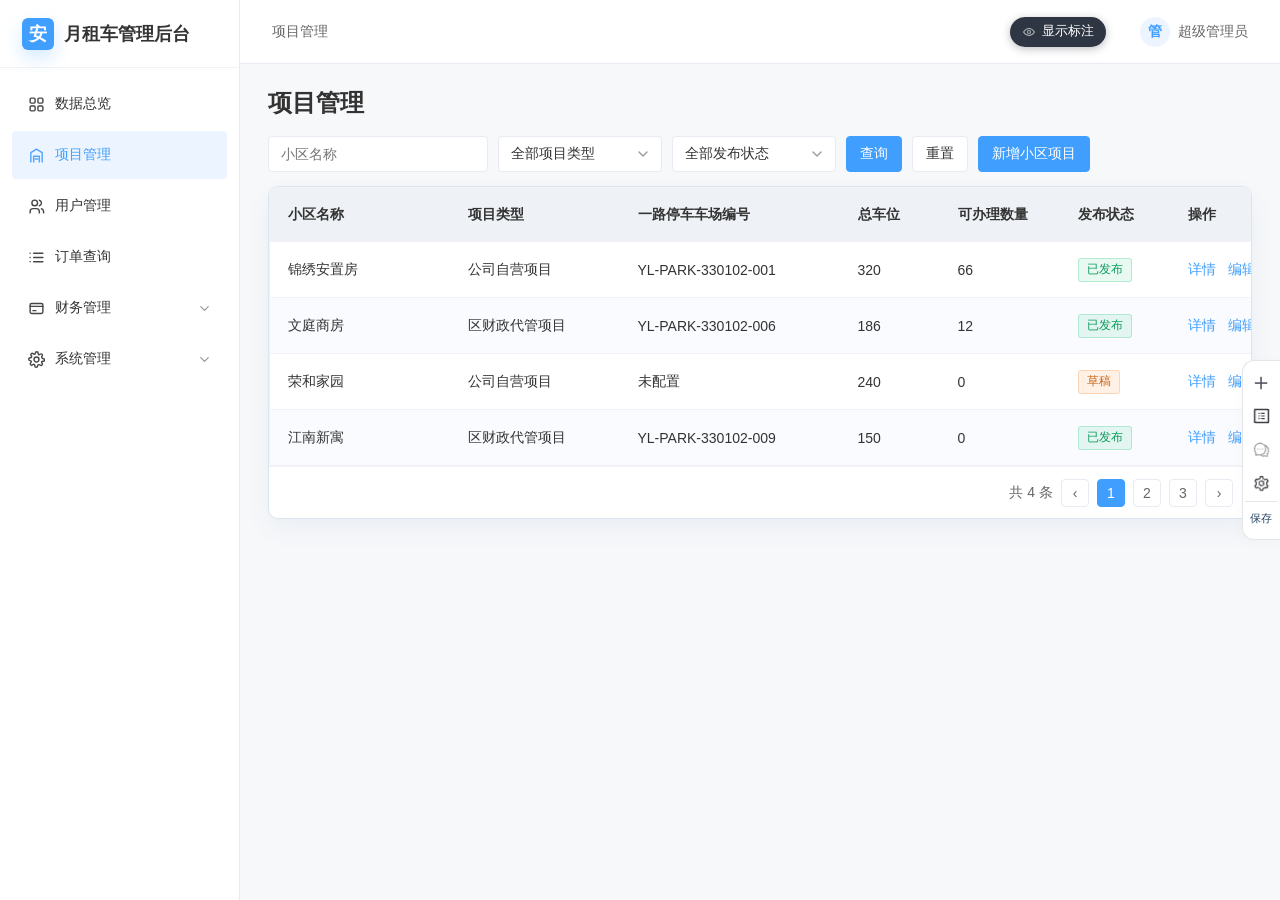
==== commit ecb58e4a: "用户管理「月租状态」注记改为分状态说明（有效/待生效/退款处理中/已过期/未办理）" ====
--- a/index.html
+++ b/index.html
@@ -273,7 +273,7 @@
     .ann-tool-panel { position: absolute; top: -46px; right: 0; }
   </style>
 <!-- HTML-ANNOTATION-EDITOR:BEGIN -->
-<script id="hae-data" type="application/json">{"version": 1, "notes": [{"id": "login-account", "selector": "#loginAccountSelect", "context": "login", "pageId": "login", "menuPath": "登录页", "targetArea": "用户名选择", "source": "原型：index.html #loginAccountSelect 与 initLoginAccountSelect()", "type": "字段说明", "body": "登录账号，以下拉方式列出全部已启用的后台账号；已停用的账号不出现在列表中。"}, {"id": "login-password", "selector": "#loginPassword", "context": "login", "pageId": "login", "menuPath": "登录页", "targetArea": "密码输入框", "source": "原型：index.html #loginPassword 与 login() 密码校验", "type": "字段说明", "body": "所选账号对应的登录密码。账号未单独设置过密码时，使用初始密码。"}, {"id": "login-submit", "selector": "#login button.btn-primary", "context": "login", "pageId": "login", "menuPath": "登录页", "targetArea": "登录按钮", "source": "原型：login()", "type": "交互逻辑", "body": "校验所选账号与密码是否匹配；通过后进入管理后台，未通过时在按钮上方显示错误原因。"}, {"id": "login-links", "selector": "#login .login-links", "context": "login", "pageId": "login", "menuPath": "登录页", "targetArea": "修改密码 / 忘记密码", "source": "原型：openLoginChangePassword() 与 openForgotPassword()", "type": "交互逻辑", "body": "修改密码用于已知当前密码时自助更换密码；忘记密码仅提示联系系统管理员重置，不提供自助找回。"}, {"id": "projects-interface", "selector": "#page .page-header .page-title", "context": "backend:projects", "pageId": "projects", "menuPath": "小区项目", "targetArea": "对接说明", "source": "对接：外部系统与接口范围（人类口述 + 公开资料核对）", "type": "业务规则", "body": "项目配置决定小程序端可办理的范围：可办理数量、收费项与告知书均同步到小程序；一路停车车场编号用于关联车场与月租数据。"}, {"id": "projects-create", "selector": "#page .filter-bar button[onclick=\"openCreateGarage()\"]", "context": "backend:projects", "pageId": "projects", "menuPath": "小区项目", "targetArea": "新增小区项目", "source": "原型：openCreateGarage() 与 createGaragePage() 三步流程", "type": "交互逻辑", "body": "新增项目按基本信息、收费规则、告知书三步填写，保存后状态为草稿，需另行发布才在小程序展示。"}, {"id": "projects-parkcode", "selector": "#garageTable th:nth-child(3)", "context": "backend:projects", "pageId": "projects", "menuPath": "小区项目", "targetArea": "一路停车车场编号", "source": "原型：parkCode 字段与 publishGarage() 发布校验", "type": "字段说明", "body": "由一路停车平台分配的车场编号，需手动填写，用于关联车场与月租数据；未填写编号的项目不能发布。"}, {"id": "projects-available", "selector": "#garageTable th:nth-child(5)", "context": "backend:projects", "pageId": "projects", "menuPath": "小区项目", "targetArea": "可办理数量", "source": "原型：calculateNewGarageAvailableSpaces() 与 createAvailableSpaces 输入项", "type": "业务规则", "body": "按总车位数减已租车位数减维修中车位数自动带出，人工填写后以填写值为准。"}, {"id": "projects-status", "selector": "#garageTable th:nth-child(6)", "context": "backend:projects", "pageId": "projects", "menuPath": "小区项目", "targetArea": "发布状态", "source": "原型：garage[5] 与 publishGarage() / takeDownGarage()", "type": "业务规则", "body": "草稿为尚未发布；已发布为用户端已展示月租办理入口；已下架为停用后的状态。"}, {"id": "projects-actions", "selector": "#garageTable th:nth-child(7)", "context": "backend:projects", "pageId": "projects", "menuPath": "小区项目", "targetArea": "操作", "source": "原型：garageActions()", "type": "交互逻辑", "body": "详情查看项目配置，编辑修改项目资料；草稿可发布，已发布可停用，已下架可重新发布。"}, {"id": "projects-create-interface", "selector": "#page .inner-page-head .inner-page-title", "context": "backend:projects:create", "pageId": "projects:create", "menuPath": "新增小区项目", "targetArea": "对接说明", "source": "对接：外部系统与接口范围（人类口述 + 公开资料核对）", "type": "业务规则", "body": "车场编号由一路停车平台分配，需线下取得后手动填写；保存为草稿后不会在小程序展示，发布后才对车主可见。"}, {"id": "create-stepper", "selector": ".create-stepper", "context": "backend:projects:create", "pageId": "projects:create", "menuPath": "新增小区项目", "targetArea": "步骤条", "source": "原型：createStepper() / nextCreateGarageStep() / validateCreateStep()", "type": "交互逻辑", "body": "项目资料按基本信息、收费规则、告知书三步填写，保存前可反复前后切换；本步必填项未通过校验不能进入下一步。"}, {"id": "create-project-type", "selector": "#createProjectTypeDropdown", "context": "backend:projects:create", "pageId": "projects:create", "menuPath": "新增小区项目", "targetArea": "项目类型", "source": "原型：createSelect('projectType', ...)", "type": "字段说明", "body": "在「公司自营项目」与「区财政代管项目」两类中选择。"}, {"id": "create-market-id", "selector": ".create-form-field[data-error-key=\"marketId\"]", "context": "backend:projects:create", "pageId": "projects:create", "menuPath": "新增小区项目", "targetArea": "清分市场编号", "source": "原型：createInput('marketId', ...) 与必填校验", "type": "字段说明", "body": "清分平台为该市场分配的编号，需手动填写，用于资金清分时匹配对应市场。"}, {"id": "create-available-spaces", "selector": ".create-form-field[data-error-key=\"availableSpaces\"]", "context": "backend:projects:create", "pageId": "projects:create", "menuPath": "新增小区项目", "targetArea": "可办理数量", "source": "原型：#createAvailableSpaces 自动带出与人工调整", "type": "业务规则", "body": "总车位数、已租车位数、维修中车位数由人工录入，可办理数量按其差额自动带出；人工填写后以填写值为准。"}, {"id": "create-foot", "selector": ".create-flow-foot", "context": "backend:projects:create", "pageId": "projects:create", "menuPath": "新增小区项目", "targetArea": "取消 / 下一步", "source": "原型：backToGarage() / nextCreateGarageStep()", "type": "交互逻辑", "body": "取消退出新增流程且不保存已填内容；下一步校验本步必填项后进入收费规则。"}, {"id": "create-fee-1-item", "selector": "#page .create-fee-item:nth-of-type(1)", "context": "backend:projects:create", "pageId": "projects:create", "menuPath": "新增小区项目", "targetArea": "收费项目", "source": "原型：createFeeField / createFeeCell / createFeeGrid", "type": "业务规则", "body": "每个收费项对应一个收款主体及其在建行的结算信息；车主按月缴纳的款项按各收费项的金额占比，由建行惠市宝分别分到对应账户。"}, {"id": "create-fee-1-name", "selector": "#page [data-error-key=\"fee-0-name\"]", "context": "backend:projects:create", "pageId": "projects:create", "menuPath": "新增小区项目", "targetArea": "收费项目名称", "source": "原型：createFeeField / createFeeCell / createFeeGrid", "type": "字段说明", "body": "该项收费的名称，如月租车费、物业费；随项目配置同步到车主小程序端展示。"}, {"id": "create-fee-1-amount", "selector": "#page [data-error-key=\"fee-0-amount\"]", "context": "backend:projects:create", "pageId": "projects:create", "menuPath": "新增小区项目", "targetArea": "收费金额", "source": "原型：createFeeField / createFeeCell / createFeeGrid", "type": "字段说明", "body": "该收费项每月收取的金额，单位为元/月；各收费项的金额占比决定清分时的分配比例。"}, {"id": "create-fee-1-receiver", "selector": "#page [data-error-key=\"monthlyReceiver\"]", "context": "backend:projects:create", "pageId": "projects:create", "menuPath": "新增小区项目", "targetArea": "收款主体名称", "source": "原型：createFeeField / createFeeCell / createFeeGrid", "type": "字段说明", "body": "收取该项费用的主体，对应建行惠市宝下的二级商户，如运营公司、物业公司。"}, {"id": "create-fee-1-merchant", "selector": "#page [data-error-key=\"monthlyMerchantId\"]", "context": "backend:projects:create", "pageId": "projects:create", "menuPath": "新增小区项目", "targetArea": "市场商家编号", "source": "原型：createFeeField / createFeeCell / createFeeGrid", "type": "字段说明", "body": "收款主体在建行惠市宝的商家编号，由建行分配后手动填写；清分时按此编号将款项划到对应商家。"}, {"id": "create-fee-1-bank", "selector": "#page [data-error-key=\"monthlyBankAccount\"]", "context": "backend:projects:create", "pageId": "projects:create", "menuPath": "新增小区项目", "targetArea": "商家银行账号", "source": "原型：createFeeField / createFeeCell / createFeeGrid", "type": "字段说明", "body": "收款主体在建行的结算账户，清分完成后资金划入该账户。"}, {"id": "create-fee-1-responsible", "selector": "#page [data-error-key=\"monthlyResponsible\"]", "context": "backend:projects:create", "pageId": "projects:create", "menuPath": "新增小区项目", "targetArea": "负责人姓名 / 负责人手机号", "source": "原型：createFeeField / createFeeCell / createFeeGrid", "type": "字段说明", "body": "该收费项的对接负责人姓名与手机号，供清分异常或对账时联系核对。"}, {"id": "create-fee-add", "selector": "#page .create-fee-add-slot .create-add-btn", "context": "backend:projects:create", "pageId": "projects:create", "menuPath": "新增小区项目", "targetArea": "新增收费项", "source": "原型：createFeeField / createFeeCell / createFeeGrid", "type": "交互逻辑", "body": "按需增加收费项目，新增的收费项同样需要填写收款主体、市场商家编号与商家银行账号。"}, {"id": "create-notice-1-item", "selector": "#page .create-notice-item:nth-of-type(1)", "context": "backend:projects:create", "pageId": "projects:create", "menuPath": "新增小区项目", "targetArea": "告知书", "source": "原型：createNoticeField / createNoticeGrid", "type": "业务规则", "body": "名称即车主端展示的标题，排序决定逐份查看的先后；车主在小程序办理月租时按此顺序查看并确认。"}, {"id": "create-notice-add", "selector": "#page .create-notice-add-slot .create-add-btn", "context": "backend:projects:create", "pageId": "projects:create", "menuPath": "新增小区项目", "targetArea": "新增告知书", "source": "原型：createNoticeField / createNoticeGrid", "type": "交互逻辑", "body": "按需增加告知书，新增的告知书同样需要填写名称、排序并上传文件。"}, {"id": "projects-detail-interface", "selector": "#page .inner-page-head .inner-page-title", "context": "backend:projects:detail", "pageId": "projects:detail", "menuPath": "小区项目详情", "targetArea": "对接说明", "source": "对接：外部系统与接口范围（人类口述 + 公开资料核对）", "type": "业务规则", "body": "告知书与收费项会同步展示在车主小程序端；清分市场编号对应建行惠市宝的商家编号，用于资金清分。"}, {"id": "garage-detail-base", "selector": "#page .detail-page-section:nth-of-type(1)", "context": "backend:projects:detail", "pageId": "projects:detail", "menuPath": "小区项目详情", "targetArea": "基本信息", "source": "原型：garageDetailPage() 基本信息段", "type": "字段说明", "body": "小区名称、项目类型、地理位置、一路停车车场编号、清分市场编号、发布状态、办理状态、总车位数、已租车位数、维修中车位数、可办理数量与最后编辑。"}, {"id": "garage-detail-fee", "selector": "#page .detail-page-section:nth-of-type(2)", "context": "backend:projects:detail", "pageId": "projects:detail", "menuPath": "小区项目详情", "targetArea": "收费与结算", "source": "原型：garageDetailPage() 收费与结算段", "type": "字段说明", "body": "每个收费项显示收费标准、金额占比与收款负责人，各项金额合计决定清分时的分配比例。"}, {"id": "garage-detail-notice", "selector": "#page .detail-page-section:nth-of-type(3)", "context": "backend:projects:detail", "pageId": "projects:detail", "menuPath": "小区项目详情", "targetArea": "项目告知书", "source": "原型：garageDetailPage() 项目告知书段", "type": "字段说明", "body": "项目配置的告知书名称与文件，车主在小程序办理月租时展示。"}, {"id": "projects-edit-interface", "selector": "#page .inner-page-head .inner-page-title", "context": "backend:projects:edit", "pageId": "projects:edit", "menuPath": "编辑小区项目", "targetArea": "对接说明", "source": "对接：外部系统与接口范围（人类口述 + 公开资料核对）", "type": "业务规则", "body": "已发布项目的修改会同步到小程序端生效；未发布时为草稿，不对外展示。"}, {"id": "garage-edit-form", "selector": ".create-flow.edit-create-flow", "context": "backend:projects:edit", "pageId": "projects:edit", "menuPath": "编辑小区项目", "targetArea": "编辑表单", "source": "原型：garageEditPage() 与 saveGarageEdit()", "type": "交互逻辑", "body": "修改项目基础信息、车位数据、收费规则与告知书，保存前校验必填项与数据格式；已发布项目的修改对用户端同步生效。"}, {"id": "dashboard-interface", "selector": "#page .dashboard-page-title", "context": "backend:dashboard", "pageId": "dashboard", "menuPath": "数据总览", "targetArea": "对接说明", "source": "对接：外部系统与接口范围（人类口述 + 公开资料核对）", "type": "业务规则", "body": "本页汇总各业务数据：缴费与退款金额取自支付渠道的回款记录，退款申请与开票申请由车主在小程序提交，通行同步异常来自一路停车平台的通行数据。"}, {"id": "dashboard-metrics", "selector": ".dashboard-metric-grid", "context": "backend:dashboard", "pageId": "dashboard", "menuPath": "数据总览", "targetArea": "指标卡", "source": "原型：dashboardPage() metrics 与 dashboardMetricSparkline()", "type": "业务规则", "body": "三张卡分别统计本月缴费金额、订单笔数与退款申请笔数，订单笔数含新办与续费。"}, {"id": "dashboard-trend", "selector": ".dashboard-trend-panel", "context": "backend:dashboard", "pageId": "dashboard", "menuPath": "数据总览", "targetArea": "业务趋势", "source": "原型：dashboardSeries 与 dashboardTrendChart()", "type": "交互逻辑", "body": "近 7 天新办与续费订单的每日笔数，数据来自车主在小程序端的办理与续费。"}, {"id": "dashboard-pending", "selector": ".dashboard-pending-panel", "context": "backend:dashboard", "pageId": "dashboard", "menuPath": "数据总览", "targetArea": "待处理通知", "source": "原型：dashboardPendingItems 与 dashboardNoticeGroups()", "type": "交互逻辑", "body": "按退款申请、通行同步异常、发票申请三类汇总待办并显示条数，点击进入对应处理页；退款与发票来自小程序提交，通行异常来自一路停车平台。"}, {"id": "dashboard-finance", "selector": ".dashboard-finance-panel", "context": "backend:dashboard", "pageId": "dashboard", "menuPath": "数据总览", "targetArea": "收支汇总表", "source": "原型：financeDailyStats 与 dashboardFinanceSummaryTableHtml()", "type": "字段说明", "body": "按日统计支付成功笔数、缴费金额、退款金额与净收款（缴费金额减退款金额），每项附与昨日相比的增减幅度。"}, {"id": "users-interface", "selector": "#page .page-header .page-title", "context": "backend:users", "pageId": "users", "menuPath": "用户管理", "targetArea": "对接说明", "source": "对接：外部系统与接口范围（人类口述 + 公开资料核对）", "type": "业务规则", "body": "车主账号由车主在小程序注册，车辆也由车主在小程序内添加，本系统不提供注册入口。"}, {"id": "users-name", "selector": "#userTable th:nth-child(1)", "context": "backend:users", "pageId": "users", "menuPath": "用户管理", "targetArea": "用户", "source": "原型：userTableHtml() 与 openUser()", "type": "字段说明", "body": "车主在小程序注册的账号，显示姓名与姓名首字头像；点详情查看完整资料与办理记录。"}, {"id": "users-vehicles", "selector": "#userTable th:nth-child(2)", "context": "backend:users", "pageId": "users", "menuPath": "用户管理", "targetArea": "绑定车辆", "source": "原型：user.vehicles 渲染", "type": "字段说明", "body": "该账号已绑定的车牌号，绑定多辆时显示首辆并标注总数；车辆由车主在小程序添加。"}, {"id": "users-orders", "selector": "#userTable th:nth-child(3)", "context": "backend:users", "pageId": "users", "menuPath": "用户管理", "targetArea": "办理订单", "source": "原型：user.records.length", "type": "字段说明", "body": "该账号名下的月租订单笔数，未办理过时显示暂无办理订单。"}, {"id": "users-rent-status", "selector": "#userTable th:nth-child(4)", "context": "backend:users", "pageId": "users", "menuPath": "用户管理", "targetArea": "月租状态", "source": "原型：userRentStatus()", "type": "字段说明", "body": "按名下订单汇总，月租有效优先于月租待生效、退款处理中与月租已过期；无订单为未办理。"}, {"id": "users-updated", "selector": "#userTable th:nth-child(5)", "context": "backend:users", "pageId": "users", "menuPath": "用户管理", "targetArea": "最近办理时间", "source": "原型：user.updatedAt", "type": "字段说明", "body": "该账号最近一次月租办理的日期，未办理过时显示暂无办理时间。"}, {"id": "users-detail-interface", "selector": "#page .inner-page-head .inner-page-title", "context": "backend:users:detail", "pageId": "users:detail", "menuPath": "用户详情", "targetArea": "对接说明", "source": "对接：外部系统与接口范围（人类口述 + 公开资料核对）", "type": "业务规则", "body": "手机号、身份证号与退款账户由车主在小程序填写，本系统仅作展示与脱敏查看。"}, {"id": "user-detail-info", "selector": "#page .detail-page-section:nth-of-type(1)", "context": "backend:users:detail", "pageId": "users:detail", "menuPath": "用户详情", "targetArea": "用户信息", "source": "原型：userDetailPage() 用户信息段与 revealUserSensitiveInfo()", "type": "字段说明", "body": "姓名、手机号、身份证号、登录方式、月租状态、创建时间与更新时间；手机号与身份证号默认脱敏，超级管理员可查看完整信息并记入操作日志。"}, {"id": "user-detail-refund-account", "selector": "#page .detail-page-section:nth-of-type(2)", "context": "backend:users:detail", "pageId": "users:detail", "menuPath": "用户详情", "targetArea": "退款账户", "source": "原型：user.refundAccount", "type": "字段说明", "body": "账户类型、开户行、收款账号、账户联系电话与更新时间；由车主在小程序填写，退款按此账户打款。"}, {"id": "user-detail-vehicles", "selector": "#page .detail-page-section:nth-of-type(3)", "context": "backend:users:detail", "pageId": "users:detail", "menuPath": "用户详情", "targetArea": "车辆与绑定", "source": "原型：user.vehicles 渲染", "type": "字段说明", "body": "每辆车显示车牌号、车辆信息（车牌颜色与车辆类型）与绑定状态。"}, {"id": "user-detail-records", "selector": "#page .detail-page-section:nth-of-type(4)", "context": "backend:users:detail", "pageId": "users:detail", "menuPath": "用户详情", "targetArea": "月租办理记录", "source": "原型：user.records 与 openOrder()", "type": "字段说明", "body": "订单号、小区项目、办理车辆、租期、月租状态与缴费金额；点查看订单进入订单详情。"}, {"id": "orders-interface", "selector": "#page .page-header .page-title", "context": "backend:orders", "pageId": "orders", "menuPath": "订单查询", "targetArea": "对接说明", "source": "对接：外部系统与接口范围（人类口述 + 公开资料核对）", "type": "业务规则", "body": "月租办理与续费订单由车主在小程序提交并支付；通行状态与通行权限来自一路停车平台，开通失败时可在本页重新开通。"}, {"id": "orders-no", "selector": "#orderTable th:nth-child(2)", "context": "backend:orders", "pageId": "orders", "menuPath": "订单查询", "targetArea": "订单号", "source": "原型：orders[0]", "type": "字段说明", "body": "月租订单编号，由车主在小程序提交办理或续费时生成。"}, {"id": "orders-plates", "selector": "#orderTable th:nth-child(4)", "context": "backend:orders", "pageId": "orders", "menuPath": "订单查询", "targetArea": "登记车牌", "source": "原型：orderVehicleRelations 与 orders[3]", "type": "字段说明", "body": "本订单登记的车牌号，一单可登记多辆车，多车之间以顿号分隔。"}, {"id": "orders-status", "selector": "#orderTable th:nth-child(5)", "context": "backend:orders", "pageId": "orders", "menuPath": "订单查询", "targetArea": "订单状态", "source": "原型：orders[5] 与 orderActions()", "type": "字段说明", "body": "月租有效、月租待生效、退款申请中、已终止、已结束等，反映订单当前所处的业务阶段。"}, {"id": "orders-traffic", "selector": "#orderTable th:nth-child(6)", "context": "backend:orders", "pageId": "orders", "menuPath": "订单查询", "targetArea": "通行状态", "source": "原型：orders[7] 与 syncOrderTraffic()", "type": "字段说明", "body": "车牌在一路停车平台上的通行权限状态，已开通、开通失败或通行失效；开通失败时可在操作列重新开通。"}, {"id": "orders-actions", "selector": "#orderTable th:nth-child(8)", "context": "backend:orders", "pageId": "orders", "menuPath": "订单查询", "targetArea": "操作", "source": "原型：orderActions()", "type": "交互逻辑", "body": "详情查看订单；按订单状态提供撤销退款、变更车辆、续费、重新开通与退款，另有查看发票或开票申请。"}, {"id": "orders-push-config", "selector": "#page .filter-bar button[onclick=\"openOrderPushConfigModal()\"]", "context": "backend:orders", "pageId": "orders", "menuPath": "订单查询", "targetArea": "订单推送配置", "source": "原型：openOrderPushConfigModal()", "type": "交互逻辑", "body": "配置月租到期的微信订阅消息提醒，按到期前天数推送；车主需在小程序端完成订阅授权后才能收到。"}, {"id": "orders-type", "selector": "#page #orderTypeFilter .select-trigger", "context": "backend:orders", "pageId": "orders", "menuPath": "订单查询", "targetArea": "订单类型", "source": "原型：orderTypeFilter（全部 / 新办 / 续费）", "type": "业务规则", "body": "订单类型分新办与续费：新办为首次办理月租，续费为在原有月租基础上再办一个周期。两者各为独立订单，续费另生成一张新订单，不改写原订单。"}, {"id": "orders-detail-interface", "selector": "#page .inner-page-head .inner-page-title", "context": "backend:orders:detail", "pageId": "orders:detail", "menuPath": "订单详情", "targetArea": "对接说明", "source": "对接：外部系统与接口范围（人类口述 + 公开资料核对）", "type": "业务规则", "body": "开票申请与退款申请均由车主在小程序提交，本系统做审批与开票处理；退款按原支付渠道退回。"}, {"id": "order-detail-base", "selector": "#page .detail-page-section:nth-of-type(1)", "context": "backend:orders:detail", "pageId": "orders:detail", "menuPath": "订单详情", "targetArea": "订单基本信息", "source": "原型：orderDetailPage() 订单基本信息段", "type": "字段说明", "body": "订单号、所属项目、申请用户、订单类型、订单状态、月租状态、通行状态、月租周期与办理车辆。"}, {"id": "order-detail-invoice", "selector": "#page .detail-page-section:nth-of-type(2)", "context": "backend:orders:detail", "pageId": "orders:detail", "menuPath": "订单详情", "targetArea": "发票信息", "source": "原型：orderInvoiceInfoHtml()", "type": "字段说明", "body": "开票状态、开票记录编号、发票张数、发票类型、开票抬头、开票金额合计、统一社会信用代码、联系手机号、申请时间与上传时间；开票申请由车主在小程序提交。"}, {"id": "order-detail-aftersale", "selector": "#page .detail-page-section:nth-of-type(3)", "context": "backend:orders:detail", "pageId": "orders:detail", "menuPath": "订单详情", "targetArea": "售后信息", "source": "原型：orderDetailPage() 售后信息段与 originalOrderLinks", "type": "字段说明", "body": "退款状态、退款单号与关联原订单，续费订单在此指向被续的原订单。"}, {"id": "order-detail-original", "selector": "#page .detail-page-section:nth-of-type(3) .detail-info-item:nth-child(3) .detail-info-value", "context": "backend:orders:detail", "pageId": "orders:detail", "menuPath": "订单详情", "targetArea": "关联原订单", "source": "原型：originalOrderLinks（orderDetailPage 的关联原订单）", "type": "字段说明", "body": "续费订单在此指向被续的原订单，非续费订单显示无。同一车辆可有多张订单，月租服务按有效期连续计算、订单按期生成；原订单保持不变，退款与开票各按各单处理。"}, {"id": "clearing-interface", "selector": "#page .page-header .page-title", "context": "backend:clearing", "pageId": "clearing", "menuPath": "支付与清分", "targetArea": "对接说明", "source": "对接：外部系统与接口范围（人类口述 + 公开资料核对）", "type": "业务规则", "body": "本页承接建行惠市宝的清分结果。车主在小程序支付后，款项由惠市宝收单并归集在建行侧账户，资金不经过本系统；清分由建行按项目配置的分账规则执行并回传结果，本系统负责核对与处理异常。"}, {"id": "clearing-flow-no", "selector": "#page .panel table th:nth-child(2)", "context": "backend:clearing", "pageId": "clearing", "menuPath": "支付与清分", "targetArea": "支付流水号", "source": "原型：settlementRecords[1]", "type": "字段说明", "body": "微信支付为该笔订单生成的流水号，用于与支付账单逐笔核对。"}, {"id": "clearing-amount", "selector": "#page .panel table th:nth-child(5)", "context": "backend:clearing", "pageId": "clearing", "menuPath": "支付与清分", "targetArea": "清分金额", "source": "原型：settlementRecords[4] 与 settlementAllocation()", "type": "字段说明", "body": "按项目收费项占比分配到各收款主体的应分金额之和。"}, {"id": "clearing-status", "selector": "#page .panel table th:nth-child(7)", "context": "backend:clearing", "pageId": "clearing", "menuPath": "支付与清分", "targetArea": "清分状态", "source": "原型：settlementRecords[6] 与 openManualSettlement()", "type": "字段说明", "body": "已清分、清分处理中与清分异常；清分异常时可人工登记线下收款结果。"}, {"id": "clearing-actions", "selector": "#page .panel table th:nth-child(8)", "context": "backend:clearing", "pageId": "clearing", "menuPath": "支付与清分", "targetArea": "操作", "source": "原型：settlementActions()", "type": "交互逻辑", "body": "详情查看清分分配明细；清分异常时可登记已清分并填写实际清分日期，该操作仅登记线下收款结果，不阻止线上分账。"}, {"id": "clearing-detail-interface", "selector": "#page .inner-page-head .inner-page-title", "context": "backend:clearing:detail", "pageId": "clearing:detail", "menuPath": "清分详情", "targetArea": "对接说明", "source": "对接：外部系统与接口范围（人类口述 + 公开资料核对）", "type": "业务规则", "body": "分配明细与商户编号来自建行惠市宝：商户编号为收款方在建行的商家编号，占比与应分金额按项目配置的分账规则计算。"}, {"id": "clearing-detail-base", "selector": "#page .detail-page-section:nth-of-type(1)", "context": "backend:clearing:detail", "pageId": "clearing:detail", "menuPath": "清分详情", "targetArea": "清分基本信息", "source": "原型：settlementDetailPage() 基本信息段", "type": "字段说明", "body": "业务订单号、支付流水号、小区项目、清分状态、支付金额、本次应分总额、已清分金额与清分完成日期；线下手动登记时另显示清分方式、登记人与登记时间。"}, {"id": "clearing-detail-allocation", "selector": "#page .detail-page-section:nth-of-type(2)", "context": "backend:clearing:detail", "pageId": "clearing:detail", "menuPath": "清分详情", "targetArea": "清分分配明细", "source": "原型：settlementAllocation() 与分配明细表", "type": "业务规则", "body": "收费项占比按该项月收费金额除以各项月收费合计计算，应分金额为本次应分总额乘以占比；金额按分分配，尾差按小数余数从大到小补齐。"}, {"id": "clearing-detail-accounts", "selector": "#page .detail-page-section:nth-of-type(3)", "context": "backend:clearing:detail", "pageId": "clearing:detail", "menuPath": "清分详情", "targetArea": "收款账户明细", "source": "原型：settlementDetailPage() 收款账户段", "type": "字段说明", "body": "每个收款主体显示商户编号、银行账号、负责人与联系电话，取自项目的收款账户配置。"}, {"id": "refunds-interface", "selector": "#page .page-header .page-title", "context": "backend:refunds", "pageId": "refunds", "menuPath": "退款处理", "targetArea": "对接说明", "source": "对接：外部系统与接口范围（人类口述 + 公开资料核对）", "type": "业务规则", "body": "退款申请由车主在小程序提交；金额调低时需车主在小程序确认后才执行退款，退款按原支付渠道退回。"}, {"id": "refunds-no", "selector": "#refundTable th:nth-child(1)", "context": "backend:refunds", "pageId": "refunds", "menuPath": "退款处理", "targetArea": "退款单号", "source": "原型：refunds[0]", "type": "字段说明", "body": "退款申请编号，与车主在小程序提交的退款申请一一对应。"}, {"id": "refunds-reason", "selector": "#refundTable th:nth-child(5)", "context": "backend:refunds", "pageId": "refunds", "menuPath": "退款处理", "targetArea": "退款原因", "source": "原型：refunds[9] 与 table-cell-ellipsis", "type": "字段说明", "body": "车主申请退款时填写的原因，内容较长时在单元格内省略，悬停查看全文。"}, {"id": "refunds-estimated", "selector": "#refundTable th:nth-child(6)", "context": "backend:refunds", "pageId": "refunds", "menuPath": "退款处理", "targetArea": "预计退款", "source": "原型：refunds[6] 与 refundAmountLimits()", "type": "字段说明", "body": "按剩余租期预计退还的金额，提交审批时可修改。"}, {"id": "refunds-approved", "selector": "#refundTable th:nth-child(7)", "context": "backend:refunds", "pageId": "refunds", "menuPath": "退款处理", "targetArea": "核定退款", "source": "原型：refundRequestDetails[].approvedAmount", "type": "字段说明", "body": "财务审批后核定的退款金额，尚未审批时显示暂无。"}, {"id": "refunds-status", "selector": "#refundTable th:nth-child(9)", "context": "backend:refunds", "pageId": "refunds", "menuPath": "退款处理", "targetArea": "状态", "source": "原型：refunds[7] 与 approveRefund()", "type": "字段说明", "body": "待审批、待用户确认、已通过或已驳回；金额调低时进入待用户确认，车主在小程序确认后才执行退款。"}, {"id": "refunds-actions", "selector": "#refundTable th:nth-child(10)", "context": "backend:refunds", "pageId": "refunds", "menuPath": "退款处理", "targetArea": "操作", "source": "原型：refundActions() 与 openRefundApproval()", "type": "交互逻辑", "body": "详情查看申请与收款账户；待审批的申请提供审批入口，审批时可修改退款金额或驳回。"}, {"id": "refunds-export", "selector": "#page .filter-bar button[onclick=\"openExportPicker('refunds')\"]", "context": "backend:refunds", "pageId": "refunds", "menuPath": "退款处理", "targetArea": "导出退款单", "source": "原型：openExportPicker('refunds')", "type": "交互逻辑", "body": "按当前筛选结果导出退款单，导出前勾选需要的字段。"}, {"id": "refund-detail-request", "selector": "#page .detail-page-section:nth-of-type(1)", "context": "backend:refunds:detail", "pageId": "refunds:detail", "menuPath": "退款详情", "targetArea": "退款申请", "source": "原型：refundDetailPage() 退款申请段", "type": "字段说明", "body": "申请 ID 与申请编号为系统标识，其余为申请内容：原订单号、申请用户、退款车辆、预计退款金额、提交时间、退款原因与补充说明。"}, {"id": "refund-detail-account", "selector": "#page .detail-page-section:nth-of-type(2)", "context": "backend:refunds:detail", "pageId": "refunds:detail", "menuPath": "退款详情", "targetArea": "退款账户信息", "source": "原型：refundDetailPage() 退款账户段", "type": "字段说明", "body": "原月租周期与原支付金额取自原订单；收款人、开户行、收款账号与联系电话为车主在小程序填写的退款账户，退款按此打款。"}, {"id": "refund-detail-approval", "selector": "#page .detail-page-section:nth-of-type(3)", "context": "backend:refunds:detail", "pageId": "refunds:detail", "menuPath": "退款详情", "targetArea": "审批情况", "source": "原型：refundDetailPage() 审批情况段（仅已审批的申请显示）", "type": "交互逻辑", "body": "审批结果、核定退款金额、审批人、审批时间与审批意见；金额调整时另显示调整原因，核定后车主在小程序确认，用户确认、通知与退款执行状态随之更新。"}, {"id": "refund-detail-traffic", "selector": "#page .detail-page-section:nth-of-type(3) .detail-info-item:last-child", "context": "backend:refunds:detail", "pageId": "refunds:detail", "menuPath": "退款详情", "targetArea": "通行处理", "source": "原型：refundDetailPage() trafficNote 与 refunds[8]", "type": "业务规则", "body": "待用户确认时订单与通行状态保持不变，已通过则月租订单终止、通行权限结束，已驳回则原月租通行恢复。"}, {"id": "invoices-interface", "selector": "#page .page-header .page-title", "context": "backend:invoices", "pageId": "invoices", "menuPath": "开票管理", "targetArea": "对接说明", "source": "对接：外部系统与接口范围（人类口述 + 公开资料核对）", "type": "业务规则", "body": "开票申请由车主在小程序提交；票据文件由财务人工上传，本系统不出票。"}, {"id": "invoices-no", "selector": "#invoiceTable th:nth-child(1)", "context": "backend:invoices", "pageId": "invoices", "menuPath": "开票管理", "targetArea": "开票记录编号", "source": "原型：invoiceRows()[0]", "type": "字段说明", "body": "开票申请编号，车主在小程序提交开票申请时生成。"}, {"id": "invoices-type", "selector": "#invoiceTable th:nth-child(5)", "context": "backend:invoices", "pageId": "invoices", "menuPath": "开票管理", "targetArea": "发票类型", "source": "原型：invoiceRows()[4] 与 isTicketRow()", "type": "字段说明", "body": "增值税普通发票或非税票据，由订单所属项目的票据类型决定。"}, {"id": "invoices-status", "selector": "#invoiceTable th:nth-child(7)", "context": "backend:invoices", "pageId": "invoices", "menuPath": "开票管理", "targetArea": "开票状态", "source": "原型：invoiceRowStatus() 与 invoiceWithdrawals", "type": "字段说明", "body": "未开、已开与已撤回；上传票据文件后即为已开，已开的记录可撤回。"}, {"id": "invoices-actions", "selector": "#invoiceTable th:nth-child(9)", "context": "backend:invoices", "pageId": "invoices", "menuPath": "开票管理", "targetArea": "操作", "source": "原型：invoiceTableHtml() 与 openInvoiceUpload() / openInvoiceWithdraw()", "type": "交互逻辑", "body": "详情查看申请与关联订单；未开可上传票据文件，已开可重传或撤回，开票不做审核驳回。"}, {"id": "invoices-batch-upload", "selector": "#page .filter-bar button[onclick=\"openBatchInvoiceUpload()\"]", "context": "backend:invoices", "pageId": "invoices", "menuPath": "开票管理", "targetArea": "批量上传发票", "source": "原型：openBatchInvoiceUpload() 与 parseInvoiceBatchCsv()", "type": "交互逻辑", "body": "按 CSV 模板批量导入已开具的票据文件，逐行校验后写入开票记录。"}, {"id": "invoices-export", "selector": "#page .filter-bar button[onclick=\"openExportPicker('invoices')\"]", "context": "backend:invoices", "pageId": "invoices", "menuPath": "开票管理", "targetArea": "导出开票记录", "source": "原型：openExportPicker('invoices')", "type": "交互逻辑", "body": "按当前筛选结果导出开票记录，导出前勾选需要的字段。"}, {"id": "invoice-detail-info", "selector": "#page .detail-page-section:nth-of-type(1)", "context": "backend:invoices:detail", "pageId": "invoices:detail", "menuPath": "开票详情", "targetArea": "发票信息", "source": "原型：invoiceDetailPage() 发票信息段", "type": "字段说明", "body": "开票记录编号、开票状态、发票类型、申请时间、申请用户、小区项目、开票抬头、联系手机号、统一社会信用代码与上传时间。"}, {"id": "invoice-detail-order", "selector": "#page .detail-page-section:nth-of-type(2)", "context": "backend:invoices:detail", "pageId": "invoices:detail", "menuPath": "开票详情", "targetArea": "关联订单", "source": "原型：invoiceDetailPage() 关联订单段", "type": "字段说明", "body": "订单号、订单金额、订单类型、办理车辆、月租周期与开票金额，用于核对开票金额与订单是否一致。"}, {"id": "ledger-interface", "selector": "#page .page-header .page-title", "context": "backend:ledger", "pageId": "ledger", "menuPath": "业务台账", "targetArea": "对接说明", "source": "对接：外部系统与接口范围（人类口述 + 公开资料核对）", "type": "业务规则", "body": "收款为车主在小程序支付成功，退款为按原支付渠道退回完成，两者均由支付渠道回传；台账不允许人工新增或修改。"}, {"id": "ledger-table", "selector": "#ledgerTable", "context": "backend:ledger", "pageId": "ledger", "menuPath": "业务台账", "targetArea": "台账列表", "source": "原型：ledgerHeaders 与 ledgerRecords()", "type": "业务规则", "body": "一行记录一笔资金动作，字段为发生时间、业务订单号、小区项目、资金动作、去向账户、金额与状态；只记资金已经发生的单，待审批与待确认的退款不在此列。"}, {"id": "ledger-action", "selector": "#ledgerTable th:nth-child(4)", "context": "backend:ledger", "pageId": "ledger", "menuPath": "业务台账", "targetArea": "资金动作", "source": "原型：ledgerActionTag()", "type": "字段说明", "body": "收款为车主在小程序支付成功，退款为退款已执行完成。"}, {"id": "ledger-target", "selector": "#ledgerTable th:nth-child(5)", "context": "backend:ledger", "pageId": "ledger", "menuPath": "业务台账", "targetArea": "去向账户", "source": "原型：ledgerTargetCell()", "type": "字段说明", "body": "收款记录资金进入的收款主体与账户，退款记录原路退回的账户。"}, {"id": "ledger-status", "selector": "#ledgerTable th:nth-child(7)", "context": "backend:ledger", "pageId": "ledger", "menuPath": "业务台账", "targetArea": "状态", "source": "原型：ledgerStatusTag()", "type": "字段说明", "body": "收款为已入账或已到账，退款为已退款。"}, {"id": "ledger-actions", "selector": "#ledgerTable th:nth-child(8)", "context": "backend:ledger", "pageId": "ledger", "menuPath": "业务台账", "targetArea": "操作", "source": "原型：openOrder(id, 'ledger') 与 orderReturnPage", "type": "交互逻辑", "body": "查看进入订单详情，从订单返回时回到台账。"}, {"id": "ledger-summary", "selector": "#ledgerSummary", "context": "backend:ledger", "pageId": "ledger", "menuPath": "业务台账", "targetArea": "合计", "source": "原型：ledgerSummaryHtml()", "type": "业务规则", "body": "按当前筛选结果汇总收款合计与退款合计。"}, {"id": "ledger-export", "selector": "#page .filter-bar button[onclick=\"openExportPicker('ledger')\"]", "context": "backend:ledger", "pageId": "ledger", "menuPath": "业务台账", "targetArea": "导出台账", "source": "原型：openExportPicker('ledger')", "type": "交互逻辑", "body": "按当前筛选结果导出台账，导出前勾选需要的字段。"}, {"id": "accounts-username", "selector": ".account-table-panel table th:nth-child(3)", "context": "backend:systemUsers", "pageId": "systemUsers", "menuPath": "账号管理", "targetArea": "用户名", "source": "原型：systemAccounts 与 parseAccountBatchCsv() 用户名规则", "type": "字段说明", "body": "后台登录账号名，支持中英文，2 至 20 个字符且不可重复。"}, {"id": "accounts-type", "selector": ".account-table-panel table th:nth-child(4)", "context": "backend:systemUsers", "pageId": "systemUsers", "menuPath": "账号管理", "targetArea": "账号类型", "source": "原型：systemAccounts 字段与 renderMenu() 权限判断", "type": "字段说明", "body": "超级管理员拥有全部菜单与操作权限，普通账号看不到系统管理；全站只保留一个超级管理员。"}, {"id": "accounts-status", "selector": ".account-table-panel table th:nth-child(5)", "context": "backend:systemUsers", "pageId": "systemUsers", "menuPath": "账号管理", "targetArea": "状态", "source": "原型：toggleAccountStatus() 与 loginAccountList()", "type": "字段说明", "body": "启用与停用；停用后不能登录，也不会出现在登录页的账号列表中。"}, {"id": "accounts-last-login", "selector": ".account-table-panel table th:nth-child(6)", "context": "backend:systemUsers", "pageId": "systemUsers", "menuPath": "账号管理", "targetArea": "最后登录时间", "source": "原型：systemAccounts[3]", "type": "字段说明", "body": "该账号最近一次登录的时间，批量导入的账号显示从未登录。"}, {"id": "accounts-actions", "selector": ".account-table-panel table th:nth-child(7)", "context": "backend:systemUsers", "pageId": "systemUsers", "menuPath": "账号管理", "targetArea": "操作", "source": "原型：openResetPasswordModal() / toggleAccountStatus() / deleteAccount()", "type": "交互逻辑", "body": "重置密码恢复初始密码，启用与停用切换账号状态，删除移除账号；超级管理员不可停用或删除。"}, {"id": "accounts-batch-import", "selector": "#page .filter-bar button[onclick=\"openBatchImportAccounts()\"]", "context": "backend:systemUsers", "pageId": "systemUsers", "menuPath": "账号管理", "targetArea": "批量导入", "source": "原型：openBatchImportAccounts() 与 accountBatchFields", "type": "交互逻辑", "body": "按 CSV 模板导入账号，三列为用户名、登录密码与状态；仅用户名必填，导入的账号一律为普通账号。"}, {"id": "logs-module", "selector": ".log-table-panel table th:nth-child(2)", "context": "backend:logs", "pageId": "logs", "menuPath": "操作日志", "targetArea": "操作模块", "source": "原型：operationLogs 与 menuGroups", "type": "字段说明", "body": "操作所属的后台模块，取值范围与侧边栏模块一致。"}, {"id": "logs-type", "selector": ".log-table-panel table th:nth-child(3)", "context": "backend:logs", "pageId": "logs", "menuPath": "操作日志", "targetArea": "操作类型", "source": "原型：operationLogs[2]", "type": "字段说明", "body": "操作分类，如新增、编辑、审批、发布、同步、导入导出等，按业务动作命名。"}, {"id": "logs-target", "selector": ".log-table-panel table th:nth-child(4)", "context": "backend:logs", "pageId": "logs", "menuPath": "操作日志", "targetArea": "操作对象", "source": "原型：operationLogs[3]", "type": "字段说明", "body": "本次操作的单据编号、账号或对象名称。"}, {"id": "logs-result", "selector": ".log-table-panel table th:nth-child(6)", "context": "backend:logs", "pageId": "logs", "menuPath": "操作日志", "targetArea": "结果", "source": "原型：operationLogs[5]", "type": "字段说明", "body": "成功或失败；业务操作失败同样记录在案。"}, {"id": "logs-actions", "selector": ".log-table-panel table th:nth-child(8)", "context": "backend:logs", "pageId": "logs", "menuPath": "操作日志", "targetArea": "操作", "source": "原型：showLogDetail()", "type": "交互逻辑", "body": "查看单条日志的完整内容。"}, {"id": "passages-result", "selector": "#passageTable th:nth-child(6)", "context": "backend:passages", "pageId": "passages", "menuPath": "通行记录", "targetArea": "通行结果", "source": "原型：passageRecords[].result", "type": "字段说明", "body": "正常或异常；异常记录在详情的业务关联中给出说明。"}, {"id": "passages-status", "selector": "#passageTable th:nth-child(7)", "context": "backend:passages", "pageId": "passages", "menuPath": "通行记录", "targetArea": "记录状态", "source": "原型：passageRecords[].recordStatus", "type": "字段说明", "body": "场内为车辆尚未出场，已出场为进出记录完整，未匹配为未关联到月租订单的通行。"}, {"id": "passage-detail-order", "selector": "#page .detail-page-section:nth-of-type(5)", "context": "backend:passages:detail", "pageId": "passages:detail", "menuPath": "通行记录详情", "targetArea": "业务关联", "source": "原型：passageDetailPage() 业务关联段", "type": "字段说明", "body": "关联月租订单、接口接收时间与异常说明；通行数据由一路停车平台接口推送。"}, {"id": "profile-head", "selector": "#page section.profile-card:nth-of-type(1)", "context": "backend:profile", "pageId": "profile", "menuPath": "个人中心", "targetArea": "资料卡", "source": "原型：pages.profile() 资料卡与 openAvatarModal()", "type": "字段说明", "body": "当前登录账号的头像、昵称与账号类型，可在此更换头像。"}, {"id": "profile-info", "selector": "#profileInfoSection .profile-rows.is-form", "context": "backend:profile", "pageId": "profile", "menuPath": "个人中心", "targetArea": "个人信息", "source": "原型：infoRow() 与 startProfileEdit() / saveProfile()", "type": "交互逻辑", "body": "登录账号只读，用户名与手机号点「编辑资料」后可修改，保存前校验填写内容。"}, {"id": "profile-security", "selector": "#profileInfoSection .profile-rows:not(.is-form)", "context": "backend:profile", "pageId": "profile", "menuPath": "个人中心", "targetArea": "账号安全", "source": "原型：openChangePasswordModal()", "type": "交互逻辑", "body": "点修改按当前密码更换登录密码，改密后下次登录使用新密码。"}], "menus": [{"id": "login", "label": "登录页", "selector": "#login", "context": "login"}, {"id": "dashboard", "label": "数据总览", "selector": "#page", "context": "backend:dashboard"}, {"id": "projects", "label": "小区项目", "selector": "#page", "context": "backend:projects"}, {"id": "projects:detail", "label": "小区项目详情", "selector": "#page", "context": "backend:projects:detail"}, {"id": "projects:create", "label": "新增小区项目", "selector": "#page", "context": "backend:projects:create"}, {"id": "projects:edit", "label": "编辑小区项目", "selector": "#page", "context": "backend:projects:edit"}, {"id": "users", "label": "用户管理", "selector": "#page", "context": "backend:users"}, {"id": "users:detail", "label": "用户详情", "selector": "#page", "context": "backend:users:detail"}, {"id": "orders", "label": "订单查询", "selector": "#page", "context": "backend:orders"}, {"id": "orders:detail", "label": "订单详情", "selector": "#page", "context": "backend:orders:detail"}, {"id": "clearing", "label": "支付与清分", "selector": "#page", "context": "backend:clearing"}, {"id": "clearing:detail", "label": "清分详情", "selector": "#page", "context": "backend:clearing:detail"}, {"id": "refunds", "label": "退款处理", "selector": "#page", "context": "backend:refunds"}, {"id": "refunds:detail", "label": "退款详情", "selector": "#page", "context": "backend:refunds:detail"}, {"id": "invoices", "label": "开票管理", "selector": "#page", "context": "backend:invoices"}, {"id": "invoices:detail", "label": "开票详情", "selector": "#page", "context": "backend:invoices:detail"}, {"id": "ledger", "label": "业务台账", "selector": "#page", "context": "backend:ledger"}, {"id": "systemUsers", "label": "账号管理", "selector": "#page", "context": "backend:systemUsers"}, {"id": "logs", "label": "操作日志", "selector": "#page", "context": "backend:logs"}, {"id": "passages", "label": "通行记录", "selector": "#page", "context": "backend:passages"}, {"id": "passages:detail", "label": "通行记录详情", "selector": "#page", "context": "backend:passages:detail"}, {"id": "profile", "label": "个人中心", "selector": "#page", "context": "backend:profile"}], "base": "[base64]/dj0yMDI2MDkxNy0xIj4KICA8bGluayByZWw9InN0eWxlc2hlZXQiIGhyZWY9ImNzcy9wYWdlcy9yZWZ1bmRzLmNzcz92PTIwMjYwOTIwLTEiPgogIDxsaW5rIHJlbD0ic3R5bGVzaGVldCIgaHJlZj0iY3NzL3BhZ2VzL3N5c3RlbS5jc3M/[base64]/kuIDnrqHnkIblt6XkvZzlj7DvvIzopobnm5bpobnnm67ovablupPphY3nva7jgIHmnIjnp5/[base64]/lsI/ljLrmnIjnp5/[base64]/[base64]/l++8jOWQjue7reWPr+WcqOaTjeS9nOaXpeW/l+S4rei/[base64]/liqDovb0gLS0+CiAgPHNjcmlwdCBzcmM9ImpzL2RhdGEuanM/[base64]/dj0yMDI2MDkxOC0yIj48L3NjcmlwdD4KICA8c2NyaXB0IHNyYz0ianMvcGFnZXMvcGFzc2FnZXMuanM/dj0yMDI2MDkxNi0xIj48L3NjcmlwdD4KICA8c2NyaXB0IHNyYz0ianMvcGFnZXMvcmVmdW5kcy5qcz92PTIwMjYwOTE3LTEiPjwvc2NyaXB0PgogIDxzY3JpcHQgc3JjPSJqcy9hcHAuanM/dj0yMDI2MDkyMC0xIj48L3NjcmlwdD4KCiAgPCEtLSDmoIfms6jmjqXlhaXpgILphY3vvJrkuLrnprvnur/moIfms6jnvJbovpHlmajmj5DkvpvpobXpnaLkuIrkuIvmlofjgIHnm67lvZXot7PovazvvIzku6Xlj4rkuIDkuKrmmL7nnLznmoTjgIzmmL7npLrvvI/pmpDol4/[base64]/[base64]/mOaciSDor6bmg4Uv5paw5aKeL+e8lui+kSDnrYnlrZDpobXvvIjnlKjljp/lnovlkIToh6rnmoQgc3VicGFnZSDlj5jph4/liKTmlq3vvInjgIIKICAgIGZ1bmN0aW9uIGN1cnJlbnRTdWJwYWdlKCkgewogICAgICB2YXIga2V5ID0gKHR5cGVvZiBjdXJyZW50ID09PSAnc3RyaW5nJyAmJiBjdXJyZW50KSA/[base64]/[base64]/IG9yZGVyU3VicGFnZSA6ICdsaXN0JzsKICAgICAgaWYgKGtleSA9PT0gJ2NsZWFyaW5nJykgcmV0dXJuICh0eXBlb2Ygc2V0dGxlbWVudFN1YnBhZ2UgPT09ICdzdHJpbmcnKSA/IHNldHRsZW1lbnRTdWJwYWdlIDogJ2xpc3QnOwogICAgICBpZiAoa2V5ID09PSAncmVmdW5kcycpIHJldHVybiAodHlwZW9mIHJlZnVuZFN1YnBhZ2UgPT09ICdzdHJpbmcnKSA/[base64]/[base64]/kuI3msr/nlKjljp/lnovnmoTmjInpkq7moLflvI/vvIjnmb3lupUgKyDmj4/[base64]"}</script>
+<script id="hae-data" type="application/json">{"version": 1, "notes": [{"id": "login-account", "selector": "#loginAccountSelect", "context": "login", "pageId": "login", "menuPath": "登录页", "targetArea": "用户名选择", "source": "原型：index.html #loginAccountSelect 与 initLoginAccountSelect()", "type": "字段说明", "body": "登录账号，以下拉方式列出全部已启用的后台账号；已停用的账号不出现在列表中。"}, {"id": "login-password", "selector": "#loginPassword", "context": "login", "pageId": "login", "menuPath": "登录页", "targetArea": "密码输入框", "source": "原型：index.html #loginPassword 与 login() 密码校验", "type": "字段说明", "body": "所选账号对应的登录密码。账号未单独设置过密码时，使用初始密码。"}, {"id": "login-submit", "selector": "#login button.btn-primary", "context": "login", "pageId": "login", "menuPath": "登录页", "targetArea": "登录按钮", "source": "原型：login()", "type": "交互逻辑", "body": "校验所选账号与密码是否匹配；通过后进入管理后台，未通过时在按钮上方显示错误原因。"}, {"id": "login-links", "selector": "#login .login-links", "context": "login", "pageId": "login", "menuPath": "登录页", "targetArea": "修改密码 / 忘记密码", "source": "原型：openLoginChangePassword() 与 openForgotPassword()", "type": "交互逻辑", "body": "修改密码用于已知当前密码时自助更换密码；忘记密码仅提示联系系统管理员重置，不提供自助找回。"}, {"id": "projects-interface", "selector": "#page .page-header .page-title", "context": "backend:projects", "pageId": "projects", "menuPath": "小区项目", "targetArea": "对接说明", "source": "对接：外部系统与接口范围（人类口述 + 公开资料核对）", "type": "业务规则", "body": "项目配置决定小程序端可办理的范围：可办理数量、收费项与告知书均同步到小程序；一路停车车场编号用于关联车场与月租数据。"}, {"id": "projects-create", "selector": "#page .filter-bar button[onclick=\"openCreateGarage()\"]", "context": "backend:projects", "pageId": "projects", "menuPath": "小区项目", "targetArea": "新增小区项目", "source": "原型：openCreateGarage() 与 createGaragePage() 三步流程", "type": "交互逻辑", "body": "新增项目按基本信息、收费规则、告知书三步填写，保存后状态为草稿，需另行发布才在小程序展示。"}, {"id": "projects-parkcode", "selector": "#garageTable th:nth-child(3)", "context": "backend:projects", "pageId": "projects", "menuPath": "小区项目", "targetArea": "一路停车车场编号", "source": "原型：parkCode 字段与 publishGarage() 发布校验", "type": "字段说明", "body": "由一路停车平台分配的车场编号，需手动填写，用于关联车场与月租数据；未填写编号的项目不能发布。"}, {"id": "projects-available", "selector": "#garageTable th:nth-child(5)", "context": "backend:projects", "pageId": "projects", "menuPath": "小区项目", "targetArea": "可办理数量", "source": "原型：calculateNewGarageAvailableSpaces() 与 createAvailableSpaces 输入项", "type": "业务规则", "body": "按总车位数减已租车位数减维修中车位数自动带出，人工填写后以填写值为准。"}, {"id": "projects-status", "selector": "#garageTable th:nth-child(6)", "context": "backend:projects", "pageId": "projects", "menuPath": "小区项目", "targetArea": "发布状态", "source": "原型：garage[5] 与 publishGarage() / takeDownGarage()", "type": "业务规则", "body": "草稿为尚未发布；已发布为用户端已展示月租办理入口；已下架为停用后的状态。"}, {"id": "projects-actions", "selector": "#garageTable th:nth-child(7)", "context": "backend:projects", "pageId": "projects", "menuPath": "小区项目", "targetArea": "操作", "source": "原型：garageActions()", "type": "交互逻辑", "body": "详情查看项目配置，编辑修改项目资料；草稿可发布，已发布可停用，已下架可重新发布。"}, {"id": "projects-create-interface", "selector": "#page .inner-page-head .inner-page-title", "context": "backend:projects:create", "pageId": "projects:create", "menuPath": "新增小区项目", "targetArea": "对接说明", "source": "对接：外部系统与接口范围（人类口述 + 公开资料核对）", "type": "业务规则", "body": "车场编号由一路停车平台分配，需线下取得后手动填写；保存为草稿后不会在小程序展示，发布后才对车主可见。"}, {"id": "create-stepper", "selector": ".create-stepper", "context": "backend:projects:create", "pageId": "projects:create", "menuPath": "新增小区项目", "targetArea": "步骤条", "source": "原型：createStepper() / nextCreateGarageStep() / validateCreateStep()", "type": "交互逻辑", "body": "项目资料按基本信息、收费规则、告知书三步填写，保存前可反复前后切换；本步必填项未通过校验不能进入下一步。"}, {"id": "create-project-type", "selector": "#createProjectTypeDropdown", "context": "backend:projects:create", "pageId": "projects:create", "menuPath": "新增小区项目", "targetArea": "项目类型", "source": "原型：createSelect('projectType', ...)", "type": "字段说明", "body": "在「公司自营项目」与「区财政代管项目」两类中选择。"}, {"id": "create-market-id", "selector": ".create-form-field[data-error-key=\"marketId\"]", "context": "backend:projects:create", "pageId": "projects:create", "menuPath": "新增小区项目", "targetArea": "清分市场编号", "source": "原型：createInput('marketId', ...) 与必填校验", "type": "字段说明", "body": "清分平台为该市场分配的编号，需手动填写，用于资金清分时匹配对应市场。"}, {"id": "create-available-spaces", "selector": ".create-form-field[data-error-key=\"availableSpaces\"]", "context": "backend:projects:create", "pageId": "projects:create", "menuPath": "新增小区项目", "targetArea": "可办理数量", "source": "原型：#createAvailableSpaces 自动带出与人工调整", "type": "业务规则", "body": "总车位数、已租车位数、维修中车位数由人工录入，可办理数量按其差额自动带出；人工填写后以填写值为准。"}, {"id": "create-foot", "selector": ".create-flow-foot", "context": "backend:projects:create", "pageId": "projects:create", "menuPath": "新增小区项目", "targetArea": "取消 / 下一步", "source": "原型：backToGarage() / nextCreateGarageStep()", "type": "交互逻辑", "body": "取消退出新增流程且不保存已填内容；下一步校验本步必填项后进入收费规则。"}, {"id": "create-fee-1-item", "selector": "#page .create-fee-item:nth-of-type(1)", "context": "backend:projects:create", "pageId": "projects:create", "menuPath": "新增小区项目", "targetArea": "收费项目", "source": "原型：createFeeField / createFeeCell / createFeeGrid", "type": "业务规则", "body": "每个收费项对应一个收款主体及其在建行的结算信息；车主按月缴纳的款项按各收费项的金额占比，由建行惠市宝分别分到对应账户。"}, {"id": "create-fee-1-name", "selector": "#page [data-error-key=\"fee-0-name\"]", "context": "backend:projects:create", "pageId": "projects:create", "menuPath": "新增小区项目", "targetArea": "收费项目名称", "source": "原型：createFeeField / createFeeCell / createFeeGrid", "type": "字段说明", "body": "该项收费的名称，如月租车费、物业费；随项目配置同步到车主小程序端展示。"}, {"id": "create-fee-1-amount", "selector": "#page [data-error-key=\"fee-0-amount\"]", "context": "backend:projects:create", "pageId": "projects:create", "menuPath": "新增小区项目", "targetArea": "收费金额", "source": "原型：createFeeField / createFeeCell / createFeeGrid", "type": "字段说明", "body": "该收费项每月收取的金额，单位为元/月；各收费项的金额占比决定清分时的分配比例。"}, {"id": "create-fee-1-receiver", "selector": "#page [data-error-key=\"monthlyReceiver\"]", "context": "backend:projects:create", "pageId": "projects:create", "menuPath": "新增小区项目", "targetArea": "收款主体名称", "source": "原型：createFeeField / createFeeCell / createFeeGrid", "type": "字段说明", "body": "收取该项费用的主体，对应建行惠市宝下的二级商户，如运营公司、物业公司。"}, {"id": "create-fee-1-merchant", "selector": "#page [data-error-key=\"monthlyMerchantId\"]", "context": "backend:projects:create", "pageId": "projects:create", "menuPath": "新增小区项目", "targetArea": "市场商家编号", "source": "原型：createFeeField / createFeeCell / createFeeGrid", "type": "字段说明", "body": "收款主体在建行惠市宝的商家编号，由建行分配后手动填写；清分时按此编号将款项划到对应商家。"}, {"id": "create-fee-1-bank", "selector": "#page [data-error-key=\"monthlyBankAccount\"]", "context": "backend:projects:create", "pageId": "projects:create", "menuPath": "新增小区项目", "targetArea": "商家银行账号", "source": "原型：createFeeField / createFeeCell / createFeeGrid", "type": "字段说明", "body": "收款主体在建行的结算账户，清分完成后资金划入该账户。"}, {"id": "create-fee-1-responsible", "selector": "#page [data-error-key=\"monthlyResponsible\"]", "context": "backend:projects:create", "pageId": "projects:create", "menuPath": "新增小区项目", "targetArea": "负责人姓名 / 负责人手机号", "source": "原型：createFeeField / createFeeCell / createFeeGrid", "type": "字段说明", "body": "该收费项的对接负责人姓名与手机号，供清分异常或对账时联系核对。"}, {"id": "create-fee-add", "selector": "#page .create-fee-add-slot .create-add-btn", "context": "backend:projects:create", "pageId": "projects:create", "menuPath": "新增小区项目", "targetArea": "新增收费项", "source": "原型：createFeeField / createFeeCell / createFeeGrid", "type": "交互逻辑", "body": "按需增加收费项目，新增的收费项同样需要填写收款主体、市场商家编号与商家银行账号。"}, {"id": "create-notice-1-item", "selector": "#page .create-notice-item:nth-of-type(1)", "context": "backend:projects:create", "pageId": "projects:create", "menuPath": "新增小区项目", "targetArea": "告知书", "source": "原型：createNoticeField / createNoticeGrid", "type": "业务规则", "body": "名称即车主端展示的标题，排序决定逐份查看的先后；车主在小程序办理月租时按此顺序查看并确认。"}, {"id": "create-notice-add", "selector": "#page .create-notice-add-slot .create-add-btn", "context": "backend:projects:create", "pageId": "projects:create", "menuPath": "新增小区项目", "targetArea": "新增告知书", "source": "原型：createNoticeField / createNoticeGrid", "type": "交互逻辑", "body": "按需增加告知书，新增的告知书同样需要填写名称、排序并上传文件。"}, {"id": "projects-detail-interface", "selector": "#page .inner-page-head .inner-page-title", "context": "backend:projects:detail", "pageId": "projects:detail", "menuPath": "小区项目详情", "targetArea": "对接说明", "source": "对接：外部系统与接口范围（人类口述 + 公开资料核对）", "type": "业务规则", "body": "告知书与收费项会同步展示在车主小程序端；清分市场编号对应建行惠市宝的商家编号，用于资金清分。"}, {"id": "garage-detail-base", "selector": "#page .detail-page-section:nth-of-type(1)", "context": "backend:projects:detail", "pageId": "projects:detail", "menuPath": "小区项目详情", "targetArea": "基本信息", "source": "原型：garageDetailPage() 基本信息段", "type": "字段说明", "body": "小区名称、项目类型、地理位置、一路停车车场编号、清分市场编号、发布状态、办理状态、总车位数、已租车位数、维修中车位数、可办理数量与最后编辑。"}, {"id": "garage-detail-fee", "selector": "#page .detail-page-section:nth-of-type(2)", "context": "backend:projects:detail", "pageId": "projects:detail", "menuPath": "小区项目详情", "targetArea": "收费与结算", "source": "原型：garageDetailPage() 收费与结算段", "type": "字段说明", "body": "每个收费项显示收费标准、金额占比与收款负责人，各项金额合计决定清分时的分配比例。"}, {"id": "garage-detail-notice", "selector": "#page .detail-page-section:nth-of-type(3)", "context": "backend:projects:detail", "pageId": "projects:detail", "menuPath": "小区项目详情", "targetArea": "项目告知书", "source": "原型：garageDetailPage() 项目告知书段", "type": "字段说明", "body": "项目配置的告知书名称与文件，车主在小程序办理月租时展示。"}, {"id": "projects-edit-interface", "selector": "#page .inner-page-head .inner-page-title", "context": "backend:projects:edit", "pageId": "projects:edit", "menuPath": "编辑小区项目", "targetArea": "对接说明", "source": "对接：外部系统与接口范围（人类口述 + 公开资料核对）", "type": "业务规则", "body": "已发布项目的修改会同步到小程序端生效；未发布时为草稿，不对外展示。"}, {"id": "garage-edit-form", "selector": ".create-flow.edit-create-flow", "context": "backend:projects:edit", "pageId": "projects:edit", "menuPath": "编辑小区项目", "targetArea": "编辑表单", "source": "原型：garageEditPage() 与 saveGarageEdit()", "type": "交互逻辑", "body": "修改项目基础信息、车位数据、收费规则与告知书，保存前校验必填项与数据格式；已发布项目的修改对用户端同步生效。"}, {"id": "dashboard-interface", "selector": "#page .dashboard-page-title", "context": "backend:dashboard", "pageId": "dashboard", "menuPath": "数据总览", "targetArea": "对接说明", "source": "对接：外部系统与接口范围（人类口述 + 公开资料核对）", "type": "业务规则", "body": "本页汇总各业务数据：缴费与退款金额取自支付渠道的回款记录，退款申请与开票申请由车主在小程序提交，通行同步异常来自一路停车平台的通行数据。"}, {"id": "dashboard-metrics", "selector": ".dashboard-metric-grid", "context": "backend:dashboard", "pageId": "dashboard", "menuPath": "数据总览", "targetArea": "指标卡", "source": "原型：dashboardPage() metrics 与 dashboardMetricSparkline()", "type": "业务规则", "body": "三张卡分别统计本月缴费金额、订单笔数与退款申请笔数，订单笔数含新办与续费。"}, {"id": "dashboard-trend", "selector": ".dashboard-trend-panel", "context": "backend:dashboard", "pageId": "dashboard", "menuPath": "数据总览", "targetArea": "业务趋势", "source": "原型：dashboardSeries 与 dashboardTrendChart()", "type": "交互逻辑", "body": "近 7 天新办与续费订单的每日笔数，数据来自车主在小程序端的办理与续费。"}, {"id": "dashboard-pending", "selector": ".dashboard-pending-panel", "context": "backend:dashboard", "pageId": "dashboard", "menuPath": "数据总览", "targetArea": "待处理通知", "source": "原型：dashboardPendingItems 与 dashboardNoticeGroups()", "type": "交互逻辑", "body": "按退款申请、通行同步异常、发票申请三类汇总待办并显示条数，点击进入对应处理页；退款与发票来自小程序提交，通行异常来自一路停车平台。"}, {"id": "dashboard-finance", "selector": ".dashboard-finance-panel", "context": "backend:dashboard", "pageId": "dashboard", "menuPath": "数据总览", "targetArea": "收支汇总表", "source": "原型：financeDailyStats 与 dashboardFinanceSummaryTableHtml()", "type": "字段说明", "body": "按日统计支付成功笔数、缴费金额、退款金额与净收款（缴费金额减退款金额），每项附与昨日相比的增减幅度。"}, {"id": "users-interface", "selector": "#page .page-header .page-title", "context": "backend:users", "pageId": "users", "menuPath": "用户管理", "targetArea": "对接说明", "source": "对接：外部系统与接口范围（人类口述 + 公开资料核对）", "type": "业务规则", "body": "车主账号由车主在小程序注册，车辆也由车主在小程序内添加，本系统不提供注册入口。"}, {"id": "users-name", "selector": "#userTable th:nth-child(1)", "context": "backend:users", "pageId": "users", "menuPath": "用户管理", "targetArea": "用户", "source": "原型：userTableHtml() 与 openUser()", "type": "字段说明", "body": "车主在小程序注册的账号，显示姓名与姓名首字头像；点详情查看完整资料与办理记录。"}, {"id": "users-vehicles", "selector": "#userTable th:nth-child(2)", "context": "backend:users", "pageId": "users", "menuPath": "用户管理", "targetArea": "绑定车辆", "source": "原型：user.vehicles 渲染", "type": "字段说明", "body": "该账号已绑定的车牌号，绑定多辆时显示首辆并标注总数；车辆由车主在小程序添加。"}, {"id": "users-orders", "selector": "#userTable th:nth-child(3)", "context": "backend:users", "pageId": "users", "menuPath": "用户管理", "targetArea": "办理订单", "source": "原型：user.records.length", "type": "字段说明", "body": "该账号名下的月租订单笔数，未办理过时显示暂无办理订单。"}, {"id": "users-rent-status", "selector": "#userTable th:nth-child(4)", "context": "backend:users", "pageId": "users", "menuPath": "用户管理", "targetArea": "月租状态", "source": "原型：userRentStatus()", "type": "字段说明", "body": "该账号名下月租订单的汇总状态，多单并存时取优先级最高者。月租有效为租期内的订单；月租待生效为已缴费但未到生效日期；退款处理中为退款申请尚未办结；月租已过期为租期已到期且未续费；未办理为名下无月租订单。"}, {"id": "users-updated", "selector": "#userTable th:nth-child(5)", "context": "backend:users", "pageId": "users", "menuPath": "用户管理", "targetArea": "最近办理时间", "source": "原型：user.updatedAt", "type": "字段说明", "body": "该账号最近一次月租办理的日期，未办理过时显示暂无办理时间。"}, {"id": "users-detail-interface", "selector": "#page .inner-page-head .inner-page-title", "context": "backend:users:detail", "pageId": "users:detail", "menuPath": "用户详情", "targetArea": "对接说明", "source": "对接：外部系统与接口范围（人类口述 + 公开资料核对）", "type": "业务规则", "body": "手机号、身份证号与退款账户由车主在小程序填写，本系统仅作展示与脱敏查看。"}, {"id": "user-detail-info", "selector": "#page .detail-page-section:nth-of-type(1)", "context": "backend:users:detail", "pageId": "users:detail", "menuPath": "用户详情", "targetArea": "用户信息", "source": "原型：userDetailPage() 用户信息段与 revealUserSensitiveInfo()", "type": "字段说明", "body": "姓名、手机号、身份证号、登录方式、月租状态、创建时间与更新时间；手机号与身份证号默认脱敏，超级管理员可查看完整信息并记入操作日志。"}, {"id": "user-detail-refund-account", "selector": "#page .detail-page-section:nth-of-type(2)", "context": "backend:users:detail", "pageId": "users:detail", "menuPath": "用户详情", "targetArea": "退款账户", "source": "原型：user.refundAccount", "type": "字段说明", "body": "账户类型、开户行、收款账号、账户联系电话与更新时间；由车主在小程序填写，退款按此账户打款。"}, {"id": "user-detail-vehicles", "selector": "#page .detail-page-section:nth-of-type(3)", "context": "backend:users:detail", "pageId": "users:detail", "menuPath": "用户详情", "targetArea": "车辆与绑定", "source": "原型：user.vehicles 渲染", "type": "字段说明", "body": "每辆车显示车牌号、车辆信息（车牌颜色与车辆类型）与绑定状态。"}, {"id": "user-detail-records", "selector": "#page .detail-page-section:nth-of-type(4)", "context": "backend:users:detail", "pageId": "users:detail", "menuPath": "用户详情", "targetArea": "月租办理记录", "source": "原型：user.records 与 openOrder()", "type": "字段说明", "body": "订单号、小区项目、办理车辆、租期、月租状态与缴费金额；点查看订单进入订单详情。"}, {"id": "orders-interface", "selector": "#page .page-header .page-title", "context": "backend:orders", "pageId": "orders", "menuPath": "订单查询", "targetArea": "对接说明", "source": "对接：外部系统与接口范围（人类口述 + 公开资料核对）", "type": "业务规则", "body": "月租办理与续费订单由车主在小程序提交并支付；通行状态与通行权限来自一路停车平台，开通失败时可在本页重新开通。"}, {"id": "orders-no", "selector": "#orderTable th:nth-child(2)", "context": "backend:orders", "pageId": "orders", "menuPath": "订单查询", "targetArea": "订单号", "source": "原型：orders[0]", "type": "字段说明", "body": "月租订单编号，由车主在小程序提交办理或续费时生成。"}, {"id": "orders-plates", "selector": "#orderTable th:nth-child(4)", "context": "backend:orders", "pageId": "orders", "menuPath": "订单查询", "targetArea": "登记车牌", "source": "原型：orderVehicleRelations 与 orders[3]", "type": "字段说明", "body": "本订单登记的车牌号，一单可登记多辆车，多车之间以顿号分隔。"}, {"id": "orders-status", "selector": "#orderTable th:nth-child(5)", "context": "backend:orders", "pageId": "orders", "menuPath": "订单查询", "targetArea": "订单状态", "source": "原型：orders[5] 与 orderActions()", "type": "字段说明", "body": "月租有效、月租待生效、退款申请中、已终止、已结束等，反映订单当前所处的业务阶段。"}, {"id": "orders-traffic", "selector": "#orderTable th:nth-child(6)", "context": "backend:orders", "pageId": "orders", "menuPath": "订单查询", "targetArea": "通行状态", "source": "原型：orders[7] 与 syncOrderTraffic()", "type": "字段说明", "body": "车牌在一路停车平台上的通行权限状态，已开通、开通失败或通行失效；开通失败时可在操作列重新开通。"}, {"id": "orders-actions", "selector": "#orderTable th:nth-child(8)", "context": "backend:orders", "pageId": "orders", "menuPath": "订单查询", "targetArea": "操作", "source": "原型：orderActions()", "type": "交互逻辑", "body": "详情查看订单；按订单状态提供撤销退款、变更车辆、续费、重新开通与退款，另有查看发票或开票申请。"}, {"id": "orders-push-config", "selector": "#page .filter-bar button[onclick=\"openOrderPushConfigModal()\"]", "context": "backend:orders", "pageId": "orders", "menuPath": "订单查询", "targetArea": "订单推送配置", "source": "原型：openOrderPushConfigModal()", "type": "交互逻辑", "body": "配置月租到期的微信订阅消息提醒，按到期前天数推送；车主需在小程序端完成订阅授权后才能收到。"}, {"id": "orders-type", "selector": "#page #orderTypeFilter .select-trigger", "context": "backend:orders", "pageId": "orders", "menuPath": "订单查询", "targetArea": "订单类型", "source": "原型：orderTypeFilter（全部 / 新办 / 续费）", "type": "业务规则", "body": "订单类型分新办与续费：新办为首次办理月租，续费为在原有月租基础上再办一个周期。两者各为独立订单，续费另生成一张新订单，不改写原订单。"}, {"id": "orders-detail-interface", "selector": "#page .inner-page-head .inner-page-title", "context": "backend:orders:detail", "pageId": "orders:detail", "menuPath": "订单详情", "targetArea": "对接说明", "source": "对接：外部系统与接口范围（人类口述 + 公开资料核对）", "type": "业务规则", "body": "开票申请与退款申请均由车主在小程序提交，本系统做审批与开票处理；退款按原支付渠道退回。"}, {"id": "order-detail-base", "selector": "#page .detail-page-section:nth-of-type(1)", "context": "backend:orders:detail", "pageId": "orders:detail", "menuPath": "订单详情", "targetArea": "订单基本信息", "source": "原型：orderDetailPage() 订单基本信息段", "type": "字段说明", "body": "订单号、所属项目、申请用户、订单类型、订单状态、月租状态、通行状态、月租周期与办理车辆。"}, {"id": "order-detail-invoice", "selector": "#page .detail-page-section:nth-of-type(2)", "context": "backend:orders:detail", "pageId": "orders:detail", "menuPath": "订单详情", "targetArea": "发票信息", "source": "原型：orderInvoiceInfoHtml()", "type": "字段说明", "body": "开票状态、开票记录编号、发票张数、发票类型、开票抬头、开票金额合计、统一社会信用代码、联系手机号、申请时间与上传时间；开票申请由车主在小程序提交。"}, {"id": "order-detail-aftersale", "selector": "#page .detail-page-section:nth-of-type(3)", "context": "backend:orders:detail", "pageId": "orders:detail", "menuPath": "订单详情", "targetArea": "售后信息", "source": "原型：orderDetailPage() 售后信息段与 originalOrderLinks", "type": "字段说明", "body": "退款状态、退款单号与关联原订单，续费订单在此指向被续的原订单。"}, {"id": "order-detail-original", "selector": "#page .detail-page-section:nth-of-type(3) .detail-info-item:nth-child(3) .detail-info-value", "context": "backend:orders:detail", "pageId": "orders:detail", "menuPath": "订单详情", "targetArea": "关联原订单", "source": "原型：originalOrderLinks（orderDetailPage 的关联原订单）", "type": "字段说明", "body": "续费订单在此指向被续的原订单，非续费订单显示无。同一车辆可有多张订单，月租服务按有效期连续计算、订单按期生成；原订单保持不变，退款与开票各按各单处理。"}, {"id": "clearing-interface", "selector": "#page .page-header .page-title", "context": "backend:clearing", "pageId": "clearing", "menuPath": "支付与清分", "targetArea": "对接说明", "source": "对接：外部系统与接口范围（人类口述 + 公开资料核对）", "type": "业务规则", "body": "本页承接建行惠市宝的清分结果。车主在小程序支付后，款项由惠市宝收单并归集在建行侧账户，资金不经过本系统；清分由建行按项目配置的分账规则执行并回传结果，本系统负责核对与处理异常。"}, {"id": "clearing-flow-no", "selector": "#page .panel table th:nth-child(2)", "context": "backend:clearing", "pageId": "clearing", "menuPath": "支付与清分", "targetArea": "支付流水号", "source": "原型：settlementRecords[1]", "type": "字段说明", "body": "微信支付为该笔订单生成的流水号，用于与支付账单逐笔核对。"}, {"id": "clearing-amount", "selector": "#page .panel table th:nth-child(5)", "context": "backend:clearing", "pageId": "clearing", "menuPath": "支付与清分", "targetArea": "清分金额", "source": "原型：settlementRecords[4] 与 settlementAllocation()", "type": "字段说明", "body": "按项目收费项占比分配到各收款主体的应分金额之和。"}, {"id": "clearing-status", "selector": "#page .panel table th:nth-child(7)", "context": "backend:clearing", "pageId": "clearing", "menuPath": "支付与清分", "targetArea": "清分状态", "source": "原型：settlementRecords[6] 与 openManualSettlement()", "type": "字段说明", "body": "已清分、清分处理中与清分异常；清分异常时可人工登记线下收款结果。"}, {"id": "clearing-actions", "selector": "#page .panel table th:nth-child(8)", "context": "backend:clearing", "pageId": "clearing", "menuPath": "支付与清分", "targetArea": "操作", "source": "原型：settlementActions()", "type": "交互逻辑", "body": "详情查看清分分配明细；清分异常时可登记已清分并填写实际清分日期，该操作仅登记线下收款结果，不阻止线上分账。"}, {"id": "clearing-detail-interface", "selector": "#page .inner-page-head .inner-page-title", "context": "backend:clearing:detail", "pageId": "clearing:detail", "menuPath": "清分详情", "targetArea": "对接说明", "source": "对接：外部系统与接口范围（人类口述 + 公开资料核对）", "type": "业务规则", "body": "分配明细与商户编号来自建行惠市宝：商户编号为收款方在建行的商家编号，占比与应分金额按项目配置的分账规则计算。"}, {"id": "clearing-detail-base", "selector": "#page .detail-page-section:nth-of-type(1)", "context": "backend:clearing:detail", "pageId": "clearing:detail", "menuPath": "清分详情", "targetArea": "清分基本信息", "source": "原型：settlementDetailPage() 基本信息段", "type": "字段说明", "body": "业务订单号、支付流水号、小区项目、清分状态、支付金额、本次应分总额、已清分金额与清分完成日期；线下手动登记时另显示清分方式、登记人与登记时间。"}, {"id": "clearing-detail-allocation", "selector": "#page .detail-page-section:nth-of-type(2)", "context": "backend:clearing:detail", "pageId": "clearing:detail", "menuPath": "清分详情", "targetArea": "清分分配明细", "source": "原型：settlementAllocation() 与分配明细表", "type": "业务规则", "body": "收费项占比按该项月收费金额除以各项月收费合计计算，应分金额为本次应分总额乘以占比；金额按分分配，尾差按小数余数从大到小补齐。"}, {"id": "clearing-detail-accounts", "selector": "#page .detail-page-section:nth-of-type(3)", "context": "backend:clearing:detail", "pageId": "clearing:detail", "menuPath": "清分详情", "targetArea": "收款账户明细", "source": "原型：settlementDetailPage() 收款账户段", "type": "字段说明", "body": "每个收款主体显示商户编号、银行账号、负责人与联系电话，取自项目的收款账户配置。"}, {"id": "refunds-interface", "selector": "#page .page-header .page-title", "context": "backend:refunds", "pageId": "refunds", "menuPath": "退款处理", "targetArea": "对接说明", "source": "对接：外部系统与接口范围（人类口述 + 公开资料核对）", "type": "业务规则", "body": "退款申请由车主在小程序提交；金额调低时需车主在小程序确认后才执行退款，退款按原支付渠道退回。"}, {"id": "refunds-no", "selector": "#refundTable th:nth-child(1)", "context": "backend:refunds", "pageId": "refunds", "menuPath": "退款处理", "targetArea": "退款单号", "source": "原型：refunds[0]", "type": "字段说明", "body": "退款申请编号，与车主在小程序提交的退款申请一一对应。"}, {"id": "refunds-reason", "selector": "#refundTable th:nth-child(5)", "context": "backend:refunds", "pageId": "refunds", "menuPath": "退款处理", "targetArea": "退款原因", "source": "原型：refunds[9] 与 table-cell-ellipsis", "type": "字段说明", "body": "车主申请退款时填写的原因，内容较长时在单元格内省略，悬停查看全文。"}, {"id": "refunds-estimated", "selector": "#refundTable th:nth-child(6)", "context": "backend:refunds", "pageId": "refunds", "menuPath": "退款处理", "targetArea": "预计退款", "source": "原型：refunds[6] 与 refundAmountLimits()", "type": "字段说明", "body": "按剩余租期预计退还的金额，提交审批时可修改。"}, {"id": "refunds-approved", "selector": "#refundTable th:nth-child(7)", "context": "backend:refunds", "pageId": "refunds", "menuPath": "退款处理", "targetArea": "核定退款", "source": "原型：refundRequestDetails[].approvedAmount", "type": "字段说明", "body": "财务审批后核定的退款金额，尚未审批时显示暂无。"}, {"id": "refunds-status", "selector": "#refundTable th:nth-child(9)", "context": "backend:refunds", "pageId": "refunds", "menuPath": "退款处理", "targetArea": "状态", "source": "原型：refunds[7] 与 approveRefund()", "type": "字段说明", "body": "待审批、待用户确认、已通过或已驳回；金额调低时进入待用户确认，车主在小程序确认后才执行退款。"}, {"id": "refunds-actions", "selector": "#refundTable th:nth-child(10)", "context": "backend:refunds", "pageId": "refunds", "menuPath": "退款处理", "targetArea": "操作", "source": "原型：refundActions() 与 openRefundApproval()", "type": "交互逻辑", "body": "详情查看申请与收款账户；待审批的申请提供审批入口，审批时可修改退款金额或驳回。"}, {"id": "refunds-export", "selector": "#page .filter-bar button[onclick=\"openExportPicker('refunds')\"]", "context": "backend:refunds", "pageId": "refunds", "menuPath": "退款处理", "targetArea": "导出退款单", "source": "原型：openExportPicker('refunds')", "type": "交互逻辑", "body": "按当前筛选结果导出退款单，导出前勾选需要的字段。"}, {"id": "refund-detail-request", "selector": "#page .detail-page-section:nth-of-type(1)", "context": "backend:refunds:detail", "pageId": "refunds:detail", "menuPath": "退款详情", "targetArea": "退款申请", "source": "原型：refundDetailPage() 退款申请段", "type": "字段说明", "body": "申请 ID 与申请编号为系统标识，其余为申请内容：原订单号、申请用户、退款车辆、预计退款金额、提交时间、退款原因与补充说明。"}, {"id": "refund-detail-account", "selector": "#page .detail-page-section:nth-of-type(2)", "context": "backend:refunds:detail", "pageId": "refunds:detail", "menuPath": "退款详情", "targetArea": "退款账户信息", "source": "原型：refundDetailPage() 退款账户段", "type": "字段说明", "body": "原月租周期与原支付金额取自原订单；收款人、开户行、收款账号与联系电话为车主在小程序填写的退款账户，退款按此打款。"}, {"id": "refund-detail-approval", "selector": "#page .detail-page-section:nth-of-type(3)", "context": "backend:refunds:detail", "pageId": "refunds:detail", "menuPath": "退款详情", "targetArea": "审批情况", "source": "原型：refundDetailPage() 审批情况段（仅已审批的申请显示）", "type": "交互逻辑", "body": "审批结果、核定退款金额、审批人、审批时间与审批意见；金额调整时另显示调整原因，核定后车主在小程序确认，用户确认、通知与退款执行状态随之更新。"}, {"id": "refund-detail-traffic", "selector": "#page .detail-page-section:nth-of-type(3) .detail-info-item:last-child", "context": "backend:refunds:detail", "pageId": "refunds:detail", "menuPath": "退款详情", "targetArea": "通行处理", "source": "原型：refundDetailPage() trafficNote 与 refunds[8]", "type": "业务规则", "body": "待用户确认时订单与通行状态保持不变，已通过则月租订单终止、通行权限结束，已驳回则原月租通行恢复。"}, {"id": "invoices-interface", "selector": "#page .page-header .page-title", "context": "backend:invoices", "pageId": "invoices", "menuPath": "开票管理", "targetArea": "对接说明", "source": "对接：外部系统与接口范围（人类口述 + 公开资料核对）", "type": "业务规则", "body": "开票申请由车主在小程序提交；票据文件由财务人工上传，本系统不出票。"}, {"id": "invoices-no", "selector": "#invoiceTable th:nth-child(1)", "context": "backend:invoices", "pageId": "invoices", "menuPath": "开票管理", "targetArea": "开票记录编号", "source": "原型：invoiceRows()[0]", "type": "字段说明", "body": "开票申请编号，车主在小程序提交开票申请时生成。"}, {"id": "invoices-type", "selector": "#invoiceTable th:nth-child(5)", "context": "backend:invoices", "pageId": "invoices", "menuPath": "开票管理", "targetArea": "发票类型", "source": "原型：invoiceRows()[4] 与 isTicketRow()", "type": "字段说明", "body": "增值税普通发票或非税票据，由订单所属项目的票据类型决定。"}, {"id": "invoices-status", "selector": "#invoiceTable th:nth-child(7)", "context": "backend:invoices", "pageId": "invoices", "menuPath": "开票管理", "targetArea": "开票状态", "source": "原型：invoiceRowStatus() 与 invoiceWithdrawals", "type": "字段说明", "body": "未开、已开与已撤回；上传票据文件后即为已开，已开的记录可撤回。"}, {"id": "invoices-actions", "selector": "#invoiceTable th:nth-child(9)", "context": "backend:invoices", "pageId": "invoices", "menuPath": "开票管理", "targetArea": "操作", "source": "原型：invoiceTableHtml() 与 openInvoiceUpload() / openInvoiceWithdraw()", "type": "交互逻辑", "body": "详情查看申请与关联订单；未开可上传票据文件，已开可重传或撤回，开票不做审核驳回。"}, {"id": "invoices-batch-upload", "selector": "#page .filter-bar button[onclick=\"openBatchInvoiceUpload()\"]", "context": "backend:invoices", "pageId": "invoices", "menuPath": "开票管理", "targetArea": "批量上传发票", "source": "原型：openBatchInvoiceUpload() 与 parseInvoiceBatchCsv()", "type": "交互逻辑", "body": "按 CSV 模板批量导入已开具的票据文件，逐行校验后写入开票记录。"}, {"id": "invoices-export", "selector": "#page .filter-bar button[onclick=\"openExportPicker('invoices')\"]", "context": "backend:invoices", "pageId": "invoices", "menuPath": "开票管理", "targetArea": "导出开票记录", "source": "原型：openExportPicker('invoices')", "type": "交互逻辑", "body": "按当前筛选结果导出开票记录，导出前勾选需要的字段。"}, {"id": "invoice-detail-info", "selector": "#page .detail-page-section:nth-of-type(1)", "context": "backend:invoices:detail", "pageId": "invoices:detail", "menuPath": "开票详情", "targetArea": "发票信息", "source": "原型：invoiceDetailPage() 发票信息段", "type": "字段说明", "body": "开票记录编号、开票状态、发票类型、申请时间、申请用户、小区项目、开票抬头、联系手机号、统一社会信用代码与上传时间。"}, {"id": "invoice-detail-order", "selector": "#page .detail-page-section:nth-of-type(2)", "context": "backend:invoices:detail", "pageId": "invoices:detail", "menuPath": "开票详情", "targetArea": "关联订单", "source": "原型：invoiceDetailPage() 关联订单段", "type": "字段说明", "body": "订单号、订单金额、订单类型、办理车辆、月租周期与开票金额，用于核对开票金额与订单是否一致。"}, {"id": "ledger-interface", "selector": "#page .page-header .page-title", "context": "backend:ledger", "pageId": "ledger", "menuPath": "业务台账", "targetArea": "对接说明", "source": "对接：外部系统与接口范围（人类口述 + 公开资料核对）", "type": "业务规则", "body": "收款为车主在小程序支付成功，退款为按原支付渠道退回完成，两者均由支付渠道回传；台账不允许人工新增或修改。"}, {"id": "ledger-table", "selector": "#ledgerTable", "context": "backend:ledger", "pageId": "ledger", "menuPath": "业务台账", "targetArea": "台账列表", "source": "原型：ledgerHeaders 与 ledgerRecords()", "type": "业务规则", "body": "一行记录一笔资金动作，字段为发生时间、业务订单号、小区项目、资金动作、去向账户、金额与状态；只记资金已经发生的单，待审批与待确认的退款不在此列。"}, {"id": "ledger-action", "selector": "#ledgerTable th:nth-child(4)", "context": "backend:ledger", "pageId": "ledger", "menuPath": "业务台账", "targetArea": "资金动作", "source": "原型：ledgerActionTag()", "type": "字段说明", "body": "收款为车主在小程序支付成功，退款为退款已执行完成。"}, {"id": "ledger-target", "selector": "#ledgerTable th:nth-child(5)", "context": "backend:ledger", "pageId": "ledger", "menuPath": "业务台账", "targetArea": "去向账户", "source": "原型：ledgerTargetCell()", "type": "字段说明", "body": "收款记录资金进入的收款主体与账户，退款记录原路退回的账户。"}, {"id": "ledger-status", "selector": "#ledgerTable th:nth-child(7)", "context": "backend:ledger", "pageId": "ledger", "menuPath": "业务台账", "targetArea": "状态", "source": "原型：ledgerStatusTag()", "type": "字段说明", "body": "收款为已入账或已到账，退款为已退款。"}, {"id": "ledger-actions", "selector": "#ledgerTable th:nth-child(8)", "context": "backend:ledger", "pageId": "ledger", "menuPath": "业务台账", "targetArea": "操作", "source": "原型：openOrder(id, 'ledger') 与 orderReturnPage", "type": "交互逻辑", "body": "查看进入订单详情，从订单返回时回到台账。"}, {"id": "ledger-summary", "selector": "#ledgerSummary", "context": "backend:ledger", "pageId": "ledger", "menuPath": "业务台账", "targetArea": "合计", "source": "原型：ledgerSummaryHtml()", "type": "业务规则", "body": "按当前筛选结果汇总收款合计与退款合计。"}, {"id": "ledger-export", "selector": "#page .filter-bar button[onclick=\"openExportPicker('ledger')\"]", "context": "backend:ledger", "pageId": "ledger", "menuPath": "业务台账", "targetArea": "导出台账", "source": "原型：openExportPicker('ledger')", "type": "交互逻辑", "body": "按当前筛选结果导出台账，导出前勾选需要的字段。"}, {"id": "accounts-username", "selector": ".account-table-panel table th:nth-child(3)", "context": "backend:systemUsers", "pageId": "systemUsers", "menuPath": "账号管理", "targetArea": "用户名", "source": "原型：systemAccounts 与 parseAccountBatchCsv() 用户名规则", "type": "字段说明", "body": "后台登录账号名，支持中英文，2 至 20 个字符且不可重复。"}, {"id": "accounts-type", "selector": ".account-table-panel table th:nth-child(4)", "context": "backend:systemUsers", "pageId": "systemUsers", "menuPath": "账号管理", "targetArea": "账号类型", "source": "原型：systemAccounts 字段与 renderMenu() 权限判断", "type": "字段说明", "body": "超级管理员拥有全部菜单与操作权限，普通账号看不到系统管理；全站只保留一个超级管理员。"}, {"id": "accounts-status", "selector": ".account-table-panel table th:nth-child(5)", "context": "backend:systemUsers", "pageId": "systemUsers", "menuPath": "账号管理", "targetArea": "状态", "source": "原型：toggleAccountStatus() 与 loginAccountList()", "type": "字段说明", "body": "启用与停用；停用后不能登录，也不会出现在登录页的账号列表中。"}, {"id": "accounts-last-login", "selector": ".account-table-panel table th:nth-child(6)", "context": "backend:systemUsers", "pageId": "systemUsers", "menuPath": "账号管理", "targetArea": "最后登录时间", "source": "原型：systemAccounts[3]", "type": "字段说明", "body": "该账号最近一次登录的时间，批量导入的账号显示从未登录。"}, {"id": "accounts-actions", "selector": ".account-table-panel table th:nth-child(7)", "context": "backend:systemUsers", "pageId": "systemUsers", "menuPath": "账号管理", "targetArea": "操作", "source": "原型：openResetPasswordModal() / toggleAccountStatus() / deleteAccount()", "type": "交互逻辑", "body": "重置密码恢复初始密码，启用与停用切换账号状态，删除移除账号；超级管理员不可停用或删除。"}, {"id": "accounts-batch-import", "selector": "#page .filter-bar button[onclick=\"openBatchImportAccounts()\"]", "context": "backend:systemUsers", "pageId": "systemUsers", "menuPath": "账号管理", "targetArea": "批量导入", "source": "原型：openBatchImportAccounts() 与 accountBatchFields", "type": "交互逻辑", "body": "按 CSV 模板导入账号，三列为用户名、登录密码与状态；仅用户名必填，导入的账号一律为普通账号。"}, {"id": "logs-module", "selector": ".log-table-panel table th:nth-child(2)", "context": "backend:logs", "pageId": "logs", "menuPath": "操作日志", "targetArea": "操作模块", "source": "原型：operationLogs 与 menuGroups", "type": "字段说明", "body": "操作所属的后台模块，取值范围与侧边栏模块一致。"}, {"id": "logs-type", "selector": ".log-table-panel table th:nth-child(3)", "context": "backend:logs", "pageId": "logs", "menuPath": "操作日志", "targetArea": "操作类型", "source": "原型：operationLogs[2]", "type": "字段说明", "body": "操作分类，如新增、编辑、审批、发布、同步、导入导出等，按业务动作命名。"}, {"id": "logs-target", "selector": ".log-table-panel table th:nth-child(4)", "context": "backend:logs", "pageId": "logs", "menuPath": "操作日志", "targetArea": "操作对象", "source": "原型：operationLogs[3]", "type": "字段说明", "body": "本次操作的单据编号、账号或对象名称。"}, {"id": "logs-result", "selector": ".log-table-panel table th:nth-child(6)", "context": "backend:logs", "pageId": "logs", "menuPath": "操作日志", "targetArea": "结果", "source": "原型：operationLogs[5]", "type": "字段说明", "body": "成功或失败；业务操作失败同样记录在案。"}, {"id": "logs-actions", "selector": ".log-table-panel table th:nth-child(8)", "context": "backend:logs", "pageId": "logs", "menuPath": "操作日志", "targetArea": "操作", "source": "原型：showLogDetail()", "type": "交互逻辑", "body": "查看单条日志的完整内容。"}, {"id": "passages-result", "selector": "#passageTable th:nth-child(6)", "context": "backend:passages", "pageId": "passages", "menuPath": "通行记录", "targetArea": "通行结果", "source": "原型：passageRecords[].result", "type": "字段说明", "body": "正常或异常；异常记录在详情的业务关联中给出说明。"}, {"id": "passages-status", "selector": "#passageTable th:nth-child(7)", "context": "backend:passages", "pageId": "passages", "menuPath": "通行记录", "targetArea": "记录状态", "source": "原型：passageRecords[].recordStatus", "type": "字段说明", "body": "场内为车辆尚未出场，已出场为进出记录完整，未匹配为未关联到月租订单的通行。"}, {"id": "passage-detail-order", "selector": "#page .detail-page-section:nth-of-type(5)", "context": "backend:passages:detail", "pageId": "passages:detail", "menuPath": "通行记录详情", "targetArea": "业务关联", "source": "原型：passageDetailPage() 业务关联段", "type": "字段说明", "body": "关联月租订单、接口接收时间与异常说明；通行数据由一路停车平台接口推送。"}, {"id": "profile-head", "selector": "#page section.profile-card:nth-of-type(1)", "context": "backend:profile", "pageId": "profile", "menuPath": "个人中心", "targetArea": "资料卡", "source": "原型：pages.profile() 资料卡与 openAvatarModal()", "type": "字段说明", "body": "当前登录账号的头像、昵称与账号类型，可在此更换头像。"}, {"id": "profile-info", "selector": "#profileInfoSection .profile-rows.is-form", "context": "backend:profile", "pageId": "profile", "menuPath": "个人中心", "targetArea": "个人信息", "source": "原型：infoRow() 与 startProfileEdit() / saveProfile()", "type": "交互逻辑", "body": "登录账号只读，用户名与手机号点「编辑资料」后可修改，保存前校验填写内容。"}, {"id": "profile-security", "selector": "#profileInfoSection .profile-rows:not(.is-form)", "context": "backend:profile", "pageId": "profile", "menuPath": "个人中心", "targetArea": "账号安全", "source": "原型：openChangePasswordModal()", "type": "交互逻辑", "body": "点修改按当前密码更换登录密码，改密后下次登录使用新密码。"}], "menus": [{"id": "login", "label": "登录页", "selector": "#login", "context": "login"}, {"id": "dashboard", "label": "数据总览", "selector": "#page", "context": "backend:dashboard"}, {"id": "projects", "label": "小区项目", "selector": "#page", "context": "backend:projects"}, {"id": "projects:detail", "label": "小区项目详情", "selector": "#page", "context": "backend:projects:detail"}, {"id": "projects:create", "label": "新增小区项目", "selector": "#page", "context": "backend:projects:create"}, {"id": "projects:edit", "label": "编辑小区项目", "selector": "#page", "context": "backend:projects:edit"}, {"id": "users", "label": "用户管理", "selector": "#page", "context": "backend:users"}, {"id": "users:detail", "label": "用户详情", "selector": "#page", "context": "backend:users:detail"}, {"id": "orders", "label": "订单查询", "selector": "#page", "context": "backend:orders"}, {"id": "orders:detail", "label": "订单详情", "selector": "#page", "context": "backend:orders:detail"}, {"id": "clearing", "label": "支付与清分", "selector": "#page", "context": "backend:clearing"}, {"id": "clearing:detail", "label": "清分详情", "selector": "#page", "context": "backend:clearing:detail"}, {"id": "refunds", "label": "退款处理", "selector": "#page", "context": "backend:refunds"}, {"id": "refunds:detail", "label": "退款详情", "selector": "#page", "context": "backend:refunds:detail"}, {"id": "invoices", "label": "开票管理", "selector": "#page", "context": "backend:invoices"}, {"id": "invoices:detail", "label": "开票详情", "selector": "#page", "context": "backend:invoices:detail"}, {"id": "ledger", "label": "业务台账", "selector": "#page", "context": "backend:ledger"}, {"id": "systemUsers", "label": "账号管理", "selector": "#page", "context": "backend:systemUsers"}, {"id": "logs", "label": "操作日志", "selector": "#page", "context": "backend:logs"}, {"id": "passages", "label": "通行记录", "selector": "#page", "context": "backend:passages"}, {"id": "passages:detail", "label": "通行记录详情", "selector": "#page", "context": "backend:passages:detail"}, {"id": "profile", "label": "个人中心", "selector": "#page", "context": "backend:profile"}], "base": "[base64]/dj0yMDI2MDkxNy0xIj4KICA8bGluayByZWw9InN0eWxlc2hlZXQiIGhyZWY9ImNzcy9wYWdlcy9yZWZ1bmRzLmNzcz92PTIwMjYwOTIwLTEiPgogIDxsaW5rIHJlbD0ic3R5bGVzaGVldCIgaHJlZj0iY3NzL3BhZ2VzL3N5c3RlbS5jc3M/[base64]/kuIDnrqHnkIblt6XkvZzlj7DvvIzopobnm5bpobnnm67ovablupPphY3nva7jgIHmnIjnp5/[base64]/lsI/ljLrmnIjnp5/[base64]/[base64]/l++8jOWQjue7reWPr+WcqOaTjeS9nOaXpeW/l+S4rei/[base64]/liqDovb0gLS0+CiAgPHNjcmlwdCBzcmM9ImpzL2RhdGEuanM/[base64]/dj0yMDI2MDkxOC0yIj48L3NjcmlwdD4KICA8c2NyaXB0IHNyYz0ianMvcGFnZXMvcGFzc2FnZXMuanM/dj0yMDI2MDkxNi0xIj48L3NjcmlwdD4KICA8c2NyaXB0IHNyYz0ianMvcGFnZXMvcmVmdW5kcy5qcz92PTIwMjYwOTE3LTEiPjwvc2NyaXB0PgogIDxzY3JpcHQgc3JjPSJqcy9hcHAuanM/dj0yMDI2MDkyMC0xIj48L3NjcmlwdD4KCiAgPCEtLSDmoIfms6jmjqXlhaXpgILphY3vvJrkuLrnprvnur/moIfms6jnvJbovpHlmajmj5DkvpvpobXpnaLkuIrkuIvmlofjgIHnm67lvZXot7PovazvvIzku6Xlj4rkuIDkuKrmmL7nnLznmoTjgIzmmL7npLrvvI/pmpDol4/[base64]/[base64]/mOaciSDor6bmg4Uv5paw5aKeL+e8lui+kSDnrYnlrZDpobXvvIjnlKjljp/lnovlkIToh6rnmoQgc3VicGFnZSDlj5jph4/liKTmlq3vvInjgIIKICAgIGZ1bmN0aW9uIGN1cnJlbnRTdWJwYWdlKCkgewogICAgICB2YXIga2V5ID0gKHR5cGVvZiBjdXJyZW50ID09PSAnc3RyaW5nJyAmJiBjdXJyZW50KSA/[base64]/[base64]/IG9yZGVyU3VicGFnZSA6ICdsaXN0JzsKICAgICAgaWYgKGtleSA9PT0gJ2NsZWFyaW5nJykgcmV0dXJuICh0eXBlb2Ygc2V0dGxlbWVudFN1YnBhZ2UgPT09ICdzdHJpbmcnKSA/IHNldHRsZW1lbnRTdWJwYWdlIDogJ2xpc3QnOwogICAgICBpZiAoa2V5ID09PSAncmVmdW5kcycpIHJldHVybiAodHlwZW9mIHJlZnVuZFN1YnBhZ2UgPT09ICdzdHJpbmcnKSA/[base64]/[base64]/kuI3msr/nlKjljp/lnovnmoTmjInpkq7moLflvI/vvIjnmb3lupUgKyDmj4/[base64]"}</script>
 <script id="hae-runtime">/* Offline HTML annotations. No network requests, dependencies or extensions. */
 (() => {
   'use strict';
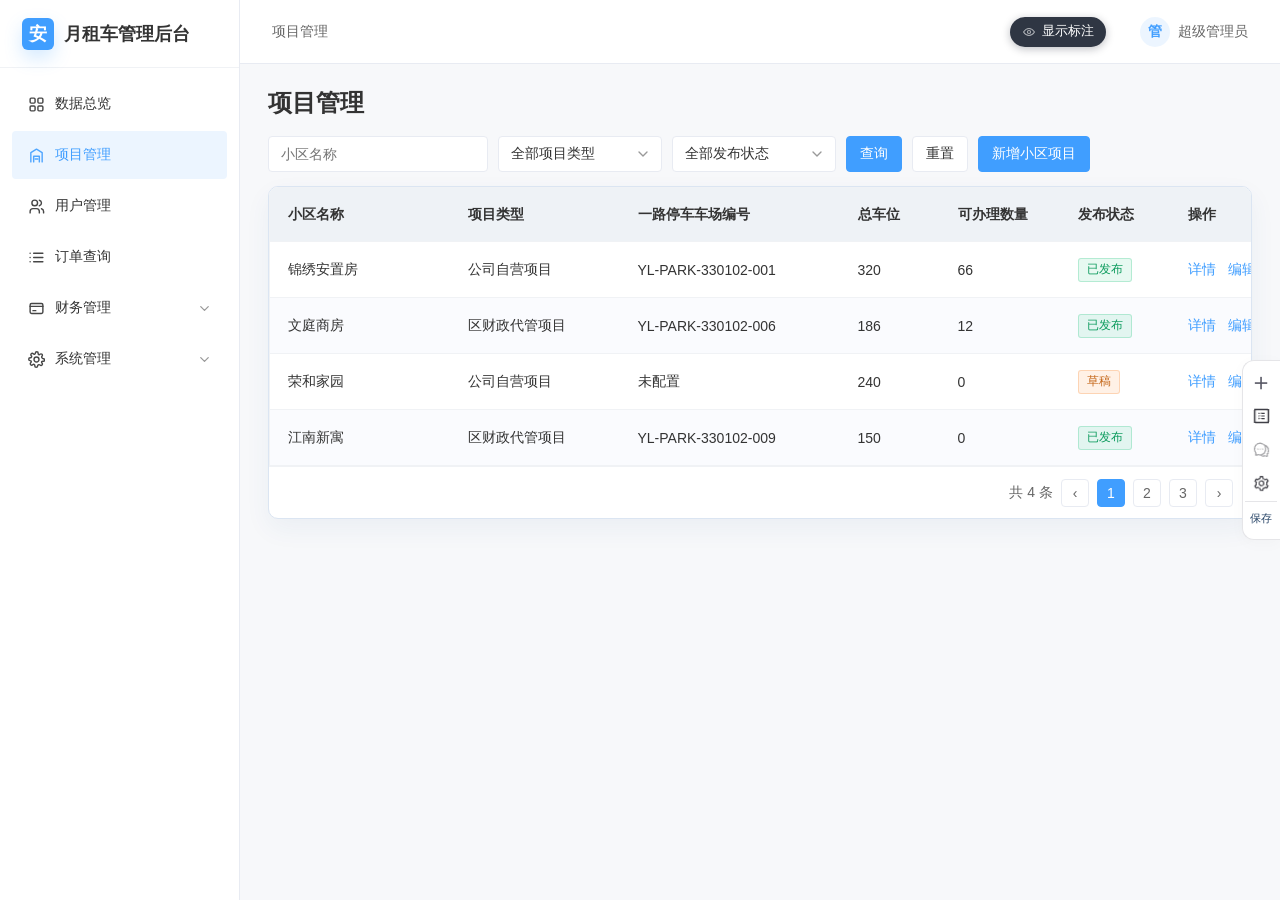
==== commit 212772e0: "注记精简到 76 条；开票「撤回」下线、退款口径统一为「退款申请已通过」；订单车辆改下拉、续费时长手填 - 注记：116 → 76 条（删清分详情 2、退款原因 1、开票详情 2、开票撤回 1、台账 " ====
--- a/index.html
+++ b/index.html
@@ -5,14 +5,14 @@
   <meta name="viewport" content="width=device-width, initial-scale=1.0" />
   <title>安商房车库月租PC管理后台</title>
   <!-- 共用样式 -->
-  <link rel="stylesheet" href="css/common.css?v=20260917-7">
+  <link rel="stylesheet" href="css/common.css?v=20260928-1">
   <!-- 页面样式 -->
   <link rel="stylesheet" href="css/pages/login.css?v=20260918-6">
   <link rel="stylesheet" href="css/pages/dashboard.css?v=20260917-1">
   <link rel="stylesheet" href="css/pages/projects.css?v=20260916-1">
   <link rel="stylesheet" href="css/pages/users.css?v=20260916-1">
-  <link rel="stylesheet" href="css/pages/orders.css?v=20260917-1">
-  <link rel="stylesheet" href="css/pages/refunds.css?v=20260920-1">
+  <link rel="stylesheet" href="css/pages/orders.css?v=20260928-3">
+  <link rel="stylesheet" href="css/pages/refunds.css?v=20260928-1">
   <link rel="stylesheet" href="css/pages/system.css?v=20260918-1">
   <link rel="stylesheet" href="css/pages/modals.css?v=20260916-1">
   <link rel="stylesheet" href="css/pages/create-flow.css?v=20260917-2">
@@ -69,15 +69,15 @@
   </div>
 
   <!-- JS：按依赖顺序加载 -->
-  <script src="js/data.js?v=20260920-2"></script>
-  <script src="js/common.js?v=20260920-3"></script>
+  <script src="js/data.js?v=20260928-1"></script>
+  <script src="js/common.js?v=20260928-2"></script>
   <script src="js/pages/dashboard.js?v=20260917-1"></script>
   <script src="js/pages/projects.js?v=20260917-2"></script>
   <script src="js/pages/users.js?v=20260915-3"></script>
-  <script src="js/pages/orders.js?v=20260918-2"></script>
+  <script src="js/pages/orders.js?v=20260928-5"></script>
   <script src="js/pages/passages.js?v=20260916-1"></script>
-  <script src="js/pages/refunds.js?v=20260917-1"></script>
-  <script src="js/app.js?v=20260920-1"></script>
+  <script src="js/pages/refunds.js?v=20260928-2"></script>
+  <script src="js/app.js?v=20260928-2"></script>
 
   <!-- 标注接入适配：为离线标注编辑器提供页面上下文、目录跳转，以及一个显眼的「显示／隐藏标注」总开关。
        本段只服务标注层，不参与原型业务逻辑。 -->
@@ -273,7 +273,7 @@
     .ann-tool-panel { position: absolute; top: -46px; right: 0; }
   </style>
 <!-- HTML-ANNOTATION-EDITOR:BEGIN -->
-<script id="hae-data" type="application/json">{"version": 1, "notes": [{"id": "login-account", "selector": "#loginAccountSelect", "context": "login", "pageId": "login", "menuPath": "登录页", "targetArea": "用户名选择", "source": "原型：index.html #loginAccountSelect 与 initLoginAccountSelect()", "type": "字段说明", "body": "登录账号，以下拉方式列出全部已启用的后台账号；已停用的账号不出现在列表中。"}, {"id": "login-password", "selector": "#loginPassword", "context": "login", "pageId": "login", "menuPath": "登录页", "targetArea": "密码输入框", "source": "原型：index.html #loginPassword 与 login() 密码校验", "type": "字段说明", "body": "所选账号对应的登录密码。账号未单独设置过密码时，使用初始密码。"}, {"id": "login-submit", "selector": "#login button.btn-primary", "context": "login", "pageId": "login", "menuPath": "登录页", "targetArea": "登录按钮", "source": "原型：login()", "type": "交互逻辑", "body": "校验所选账号与密码是否匹配；通过后进入管理后台，未通过时在按钮上方显示错误原因。"}, {"id": "login-links", "selector": "#login .login-links", "context": "login", "pageId": "login", "menuPath": "登录页", "targetArea": "修改密码 / 忘记密码", "source": "原型：openLoginChangePassword() 与 openForgotPassword()", "type": "交互逻辑", "body": "修改密码用于已知当前密码时自助更换密码；忘记密码仅提示联系系统管理员重置，不提供自助找回。"}, {"id": "projects-interface", "selector": "#page .page-header .page-title", "context": "backend:projects", "pageId": "projects", "menuPath": "小区项目", "targetArea": "对接说明", "source": "对接：外部系统与接口范围（人类口述 + 公开资料核对）", "type": "业务规则", "body": "项目配置决定小程序端可办理的范围：可办理数量、收费项与告知书均同步到小程序；一路停车车场编号用于关联车场与月租数据。"}, {"id": "projects-create", "selector": "#page .filter-bar button[onclick=\"openCreateGarage()\"]", "context": "backend:projects", "pageId": "projects", "menuPath": "小区项目", "targetArea": "新增小区项目", "source": "原型：openCreateGarage() 与 createGaragePage() 三步流程", "type": "交互逻辑", "body": "新增项目按基本信息、收费规则、告知书三步填写，保存后状态为草稿，需另行发布才在小程序展示。"}, {"id": "projects-parkcode", "selector": "#garageTable th:nth-child(3)", "context": "backend:projects", "pageId": "projects", "menuPath": "小区项目", "targetArea": "一路停车车场编号", "source": "原型：parkCode 字段与 publishGarage() 发布校验", "type": "字段说明", "body": "由一路停车平台分配的车场编号，需手动填写，用于关联车场与月租数据；未填写编号的项目不能发布。"}, {"id": "projects-available", "selector": "#garageTable th:nth-child(5)", "context": "backend:projects", "pageId": "projects", "menuPath": "小区项目", "targetArea": "可办理数量", "source": "原型：calculateNewGarageAvailableSpaces() 与 createAvailableSpaces 输入项", "type": "业务规则", "body": "按总车位数减已租车位数减维修中车位数自动带出，人工填写后以填写值为准。"}, {"id": "projects-status", "selector": "#garageTable th:nth-child(6)", "context": "backend:projects", "pageId": "projects", "menuPath": "小区项目", "targetArea": "发布状态", "source": "原型：garage[5] 与 publishGarage() / takeDownGarage()", "type": "业务规则", "body": "草稿为尚未发布；已发布为用户端已展示月租办理入口；已下架为停用后的状态。"}, {"id": "projects-actions", "selector": "#garageTable th:nth-child(7)", "context": "backend:projects", "pageId": "projects", "menuPath": "小区项目", "targetArea": "操作", "source": "原型：garageActions()", "type": "交互逻辑", "body": "详情查看项目配置，编辑修改项目资料；草稿可发布，已发布可停用，已下架可重新发布。"}, {"id": "projects-create-interface", "selector": "#page .inner-page-head .inner-page-title", "context": "backend:projects:create", "pageId": "projects:create", "menuPath": "新增小区项目", "targetArea": "对接说明", "source": "对接：外部系统与接口范围（人类口述 + 公开资料核对）", "type": "业务规则", "body": "车场编号由一路停车平台分配，需线下取得后手动填写；保存为草稿后不会在小程序展示，发布后才对车主可见。"}, {"id": "create-stepper", "selector": ".create-stepper", "context": "backend:projects:create", "pageId": "projects:create", "menuPath": "新增小区项目", "targetArea": "步骤条", "source": "原型：createStepper() / nextCreateGarageStep() / validateCreateStep()", "type": "交互逻辑", "body": "项目资料按基本信息、收费规则、告知书三步填写，保存前可反复前后切换；本步必填项未通过校验不能进入下一步。"}, {"id": "create-project-type", "selector": "#createProjectTypeDropdown", "context": "backend:projects:create", "pageId": "projects:create", "menuPath": "新增小区项目", "targetArea": "项目类型", "source": "原型：createSelect('projectType', ...)", "type": "字段说明", "body": "在「公司自营项目」与「区财政代管项目」两类中选择。"}, {"id": "create-market-id", "selector": ".create-form-field[data-error-key=\"marketId\"]", "context": "backend:projects:create", "pageId": "projects:create", "menuPath": "新增小区项目", "targetArea": "清分市场编号", "source": "原型：createInput('marketId', ...) 与必填校验", "type": "字段说明", "body": "清分平台为该市场分配的编号，需手动填写，用于资金清分时匹配对应市场。"}, {"id": "create-available-spaces", "selector": ".create-form-field[data-error-key=\"availableSpaces\"]", "context": "backend:projects:create", "pageId": "projects:create", "menuPath": "新增小区项目", "targetArea": "可办理数量", "source": "原型：#createAvailableSpaces 自动带出与人工调整", "type": "业务规则", "body": "总车位数、已租车位数、维修中车位数由人工录入，可办理数量按其差额自动带出；人工填写后以填写值为准。"}, {"id": "create-foot", "selector": ".create-flow-foot", "context": "backend:projects:create", "pageId": "projects:create", "menuPath": "新增小区项目", "targetArea": "取消 / 下一步", "source": "原型：backToGarage() / nextCreateGarageStep()", "type": "交互逻辑", "body": "取消退出新增流程且不保存已填内容；下一步校验本步必填项后进入收费规则。"}, {"id": "create-fee-1-item", "selector": "#page .create-fee-item:nth-of-type(1)", "context": "backend:projects:create", "pageId": "projects:create", "menuPath": "新增小区项目", "targetArea": "收费项目", "source": "原型：createFeeField / createFeeCell / createFeeGrid", "type": "业务规则", "body": "每个收费项对应一个收款主体及其在建行的结算信息；车主按月缴纳的款项按各收费项的金额占比，由建行惠市宝分别分到对应账户。"}, {"id": "create-fee-1-name", "selector": "#page [data-error-key=\"fee-0-name\"]", "context": "backend:projects:create", "pageId": "projects:create", "menuPath": "新增小区项目", "targetArea": "收费项目名称", "source": "原型：createFeeField / createFeeCell / createFeeGrid", "type": "字段说明", "body": "该项收费的名称，如月租车费、物业费；随项目配置同步到车主小程序端展示。"}, {"id": "create-fee-1-amount", "selector": "#page [data-error-key=\"fee-0-amount\"]", "context": "backend:projects:create", "pageId": "projects:create", "menuPath": "新增小区项目", "targetArea": "收费金额", "source": "原型：createFeeField / createFeeCell / createFeeGrid", "type": "字段说明", "body": "该收费项每月收取的金额，单位为元/月；各收费项的金额占比决定清分时的分配比例。"}, {"id": "create-fee-1-receiver", "selector": "#page [data-error-key=\"monthlyReceiver\"]", "context": "backend:projects:create", "pageId": "projects:create", "menuPath": "新增小区项目", "targetArea": "收款主体名称", "source": "原型：createFeeField / createFeeCell / createFeeGrid", "type": "字段说明", "body": "收取该项费用的主体，对应建行惠市宝下的二级商户，如运营公司、物业公司。"}, {"id": "create-fee-1-merchant", "selector": "#page [data-error-key=\"monthlyMerchantId\"]", "context": "backend:projects:create", "pageId": "projects:create", "menuPath": "新增小区项目", "targetArea": "市场商家编号", "source": "原型：createFeeField / createFeeCell / createFeeGrid", "type": "字段说明", "body": "收款主体在建行惠市宝的商家编号，由建行分配后手动填写；清分时按此编号将款项划到对应商家。"}, {"id": "create-fee-1-bank", "selector": "#page [data-error-key=\"monthlyBankAccount\"]", "context": "backend:projects:create", "pageId": "projects:create", "menuPath": "新增小区项目", "targetArea": "商家银行账号", "source": "原型：createFeeField / createFeeCell / createFeeGrid", "type": "字段说明", "body": "收款主体在建行的结算账户，清分完成后资金划入该账户。"}, {"id": "create-fee-1-responsible", "selector": "#page [data-error-key=\"monthlyResponsible\"]", "context": "backend:projects:create", "pageId": "projects:create", "menuPath": "新增小区项目", "targetArea": "负责人姓名 / 负责人手机号", "source": "原型：createFeeField / createFeeCell / createFeeGrid", "type": "字段说明", "body": "该收费项的对接负责人姓名与手机号，供清分异常或对账时联系核对。"}, {"id": "create-fee-add", "selector": "#page .create-fee-add-slot .create-add-btn", "context": "backend:projects:create", "pageId": "projects:create", "menuPath": "新增小区项目", "targetArea": "新增收费项", "source": "原型：createFeeField / createFeeCell / createFeeGrid", "type": "交互逻辑", "body": "按需增加收费项目，新增的收费项同样需要填写收款主体、市场商家编号与商家银行账号。"}, {"id": "create-notice-1-item", "selector": "#page .create-notice-item:nth-of-type(1)", "context": "backend:projects:create", "pageId": "projects:create", "menuPath": "新增小区项目", "targetArea": "告知书", "source": "原型：createNoticeField / createNoticeGrid", "type": "业务规则", "body": "名称即车主端展示的标题，排序决定逐份查看的先后；车主在小程序办理月租时按此顺序查看并确认。"}, {"id": "create-notice-add", "selector": "#page .create-notice-add-slot .create-add-btn", "context": "backend:projects:create", "pageId": "projects:create", "menuPath": "新增小区项目", "targetArea": "新增告知书", "source": "原型：createNoticeField / createNoticeGrid", "type": "交互逻辑", "body": "按需增加告知书，新增的告知书同样需要填写名称、排序并上传文件。"}, {"id": "projects-detail-interface", "selector": "#page .inner-page-head .inner-page-title", "context": "backend:projects:detail", "pageId": "projects:detail", "menuPath": "小区项目详情", "targetArea": "对接说明", "source": "对接：外部系统与接口范围（人类口述 + 公开资料核对）", "type": "业务规则", "body": "告知书与收费项会同步展示在车主小程序端；清分市场编号对应建行惠市宝的商家编号，用于资金清分。"}, {"id": "garage-detail-base", "selector": "#page .detail-page-section:nth-of-type(1)", "context": "backend:projects:detail", "pageId": "projects:detail", "menuPath": "小区项目详情", "targetArea": "基本信息", "source": "原型：garageDetailPage() 基本信息段", "type": "字段说明", "body": "小区名称、项目类型、地理位置、一路停车车场编号、清分市场编号、发布状态、办理状态、总车位数、已租车位数、维修中车位数、可办理数量与最后编辑。"}, {"id": "garage-detail-fee", "selector": "#page .detail-page-section:nth-of-type(2)", "context": "backend:projects:detail", "pageId": "projects:detail", "menuPath": "小区项目详情", "targetArea": "收费与结算", "source": "原型：garageDetailPage() 收费与结算段", "type": "字段说明", "body": "每个收费项显示收费标准、金额占比与收款负责人，各项金额合计决定清分时的分配比例。"}, {"id": "garage-detail-notice", "selector": "#page .detail-page-section:nth-of-type(3)", "context": "backend:projects:detail", "pageId": "projects:detail", "menuPath": "小区项目详情", "targetArea": "项目告知书", "source": "原型：garageDetailPage() 项目告知书段", "type": "字段说明", "body": "项目配置的告知书名称与文件，车主在小程序办理月租时展示。"}, {"id": "projects-edit-interface", "selector": "#page .inner-page-head .inner-page-title", "context": "backend:projects:edit", "pageId": "projects:edit", "menuPath": "编辑小区项目", "targetArea": "对接说明", "source": "对接：外部系统与接口范围（人类口述 + 公开资料核对）", "type": "业务规则", "body": "已发布项目的修改会同步到小程序端生效；未发布时为草稿，不对外展示。"}, {"id": "garage-edit-form", "selector": ".create-flow.edit-create-flow", "context": "backend:projects:edit", "pageId": "projects:edit", "menuPath": "编辑小区项目", "targetArea": "编辑表单", "source": "原型：garageEditPage() 与 saveGarageEdit()", "type": "交互逻辑", "body": "修改项目基础信息、车位数据、收费规则与告知书，保存前校验必填项与数据格式；已发布项目的修改对用户端同步生效。"}, {"id": "dashboard-interface", "selector": "#page .dashboard-page-title", "context": "backend:dashboard", "pageId": "dashboard", "menuPath": "数据总览", "targetArea": "对接说明", "source": "对接：外部系统与接口范围（人类口述 + 公开资料核对）", "type": "业务规则", "body": "本页汇总各业务数据：缴费与退款金额取自支付渠道的回款记录，退款申请与开票申请由车主在小程序提交，通行同步异常来自一路停车平台的通行数据。"}, {"id": "dashboard-metrics", "selector": ".dashboard-metric-grid", "context": "backend:dashboard", "pageId": "dashboard", "menuPath": "数据总览", "targetArea": "指标卡", "source": "原型：dashboardPage() metrics 与 dashboardMetricSparkline()", "type": "业务规则", "body": "三张卡分别统计本月缴费金额、订单笔数与退款申请笔数，订单笔数含新办与续费。"}, {"id": "dashboard-trend", "selector": ".dashboard-trend-panel", "context": "backend:dashboard", "pageId": "dashboard", "menuPath": "数据总览", "targetArea": "业务趋势", "source": "原型：dashboardSeries 与 dashboardTrendChart()", "type": "交互逻辑", "body": "近 7 天新办与续费订单的每日笔数，数据来自车主在小程序端的办理与续费。"}, {"id": "dashboard-pending", "selector": ".dashboard-pending-panel", "context": "backend:dashboard", "pageId": "dashboard", "menuPath": "数据总览", "targetArea": "待处理通知", "source": "原型：dashboardPendingItems 与 dashboardNoticeGroups()", "type": "交互逻辑", "body": "按退款申请、通行同步异常、发票申请三类汇总待办并显示条数，点击进入对应处理页；退款与发票来自小程序提交，通行异常来自一路停车平台。"}, {"id": "dashboard-finance", "selector": ".dashboard-finance-panel", "context": "backend:dashboard", "pageId": "dashboard", "menuPath": "数据总览", "targetArea": "收支汇总表", "source": "原型：financeDailyStats 与 dashboardFinanceSummaryTableHtml()", "type": "字段说明", "body": "按日统计支付成功笔数、缴费金额、退款金额与净收款（缴费金额减退款金额），每项附与昨日相比的增减幅度。"}, {"id": "users-interface", "selector": "#page .page-header .page-title", "context": "backend:users", "pageId": "users", "menuPath": "用户管理", "targetArea": "对接说明", "source": "对接：外部系统与接口范围（人类口述 + 公开资料核对）", "type": "业务规则", "body": "车主账号由车主在小程序注册，车辆也由车主在小程序内添加，本系统不提供注册入口。"}, {"id": "users-name", "selector": "#userTable th:nth-child(1)", "context": "backend:users", "pageId": "users", "menuPath": "用户管理", "targetArea": "用户", "source": "原型：userTableHtml() 与 openUser()", "type": "字段说明", "body": "车主在小程序注册的账号，显示姓名与姓名首字头像；点详情查看完整资料与办理记录。"}, {"id": "users-vehicles", "selector": "#userTable th:nth-child(2)", "context": "backend:users", "pageId": "users", "menuPath": "用户管理", "targetArea": "绑定车辆", "source": "原型：user.vehicles 渲染", "type": "字段说明", "body": "该账号已绑定的车牌号，绑定多辆时显示首辆并标注总数；车辆由车主在小程序添加。"}, {"id": "users-orders", "selector": "#userTable th:nth-child(3)", "context": "backend:users", "pageId": "users", "menuPath": "用户管理", "targetArea": "办理订单", "source": "原型：user.records.length", "type": "字段说明", "body": "该账号名下的月租订单笔数，未办理过时显示暂无办理订单。"}, {"id": "users-rent-status", "selector": "#userTable th:nth-child(4)", "context": "backend:users", "pageId": "users", "menuPath": "用户管理", "targetArea": "月租状态", "source": "原型：userRentStatus()", "type": "字段说明", "body": "该账号名下月租订单的汇总状态，多单并存时取优先级最高者。月租有效为租期内的订单；月租待生效为已缴费但未到生效日期；退款处理中为退款申请尚未办结；月租已过期为租期已到期且未续费；未办理为名下无月租订单。"}, {"id": "users-updated", "selector": "#userTable th:nth-child(5)", "context": "backend:users", "pageId": "users", "menuPath": "用户管理", "targetArea": "最近办理时间", "source": "原型：user.updatedAt", "type": "字段说明", "body": "该账号最近一次月租办理的日期，未办理过时显示暂无办理时间。"}, {"id": "users-detail-interface", "selector": "#page .inner-page-head .inner-page-title", "context": "backend:users:detail", "pageId": "users:detail", "menuPath": "用户详情", "targetArea": "对接说明", "source": "对接：外部系统与接口范围（人类口述 + 公开资料核对）", "type": "业务规则", "body": "手机号、身份证号与退款账户由车主在小程序填写，本系统仅作展示与脱敏查看。"}, {"id": "user-detail-info", "selector": "#page .detail-page-section:nth-of-type(1)", "context": "backend:users:detail", "pageId": "users:detail", "menuPath": "用户详情", "targetArea": "用户信息", "source": "原型：userDetailPage() 用户信息段与 revealUserSensitiveInfo()", "type": "字段说明", "body": "姓名、手机号、身份证号、登录方式、月租状态、创建时间与更新时间；手机号与身份证号默认脱敏，超级管理员可查看完整信息并记入操作日志。"}, {"id": "user-detail-refund-account", "selector": "#page .detail-page-section:nth-of-type(2)", "context": "backend:users:detail", "pageId": "users:detail", "menuPath": "用户详情", "targetArea": "退款账户", "source": "原型：user.refundAccount", "type": "字段说明", "body": "账户类型、开户行、收款账号、账户联系电话与更新时间；由车主在小程序填写，退款按此账户打款。"}, {"id": "user-detail-vehicles", "selector": "#page .detail-page-section:nth-of-type(3)", "context": "backend:users:detail", "pageId": "users:detail", "menuPath": "用户详情", "targetArea": "车辆与绑定", "source": "原型：user.vehicles 渲染", "type": "字段说明", "body": "每辆车显示车牌号、车辆信息（车牌颜色与车辆类型）与绑定状态。"}, {"id": "user-detail-records", "selector": "#page .detail-page-section:nth-of-type(4)", "context": "backend:users:detail", "pageId": "users:detail", "menuPath": "用户详情", "targetArea": "月租办理记录", "source": "原型：user.records 与 openOrder()", "type": "字段说明", "body": "订单号、小区项目、办理车辆、租期、月租状态与缴费金额；点查看订单进入订单详情。"}, {"id": "orders-interface", "selector": "#page .page-header .page-title", "context": "backend:orders", "pageId": "orders", "menuPath": "订单查询", "targetArea": "对接说明", "source": "对接：外部系统与接口范围（人类口述 + 公开资料核对）", "type": "业务规则", "body": "月租办理与续费订单由车主在小程序提交并支付；通行状态与通行权限来自一路停车平台，开通失败时可在本页重新开通。"}, {"id": "orders-no", "selector": "#orderTable th:nth-child(2)", "context": "backend:orders", "pageId": "orders", "menuPath": "订单查询", "targetArea": "订单号", "source": "原型：orders[0]", "type": "字段说明", "body": "月租订单编号，由车主在小程序提交办理或续费时生成。"}, {"id": "orders-plates", "selector": "#orderTable th:nth-child(4)", "context": "backend:orders", "pageId": "orders", "menuPath": "订单查询", "targetArea": "登记车牌", "source": "原型：orderVehicleRelations 与 orders[3]", "type": "字段说明", "body": "本订单登记的车牌号，一单可登记多辆车，多车之间以顿号分隔。"}, {"id": "orders-status", "selector": "#orderTable th:nth-child(5)", "context": "backend:orders", "pageId": "orders", "menuPath": "订单查询", "targetArea": "订单状态", "source": "原型：orders[5] 与 orderActions()", "type": "字段说明", "body": "月租有效、月租待生效、退款申请中、已终止、已结束等，反映订单当前所处的业务阶段。"}, {"id": "orders-traffic", "selector": "#orderTable th:nth-child(6)", "context": "backend:orders", "pageId": "orders", "menuPath": "订单查询", "targetArea": "通行状态", "source": "原型：orders[7] 与 syncOrderTraffic()", "type": "字段说明", "body": "车牌在一路停车平台上的通行权限状态，已开通、开通失败或通行失效；开通失败时可在操作列重新开通。"}, {"id": "orders-actions", "selector": "#orderTable th:nth-child(8)", "context": "backend:orders", "pageId": "orders", "menuPath": "订单查询", "targetArea": "操作", "source": "原型：orderActions()", "type": "交互逻辑", "body": "详情查看订单；按订单状态提供撤销退款、变更车辆、续费、重新开通与退款，另有查看发票或开票申请。"}, {"id": "orders-push-config", "selector": "#page .filter-bar button[onclick=\"openOrderPushConfigModal()\"]", "context": "backend:orders", "pageId": "orders", "menuPath": "订单查询", "targetArea": "订单推送配置", "source": "原型：openOrderPushConfigModal()", "type": "交互逻辑", "body": "配置月租到期的微信订阅消息提醒，按到期前天数推送；车主需在小程序端完成订阅授权后才能收到。"}, {"id": "orders-type", "selector": "#page #orderTypeFilter .select-trigger", "context": "backend:orders", "pageId": "orders", "menuPath": "订单查询", "targetArea": "订单类型", "source": "原型：orderTypeFilter（全部 / 新办 / 续费）", "type": "业务规则", "body": "订单类型分新办与续费：新办为首次办理月租，续费为在原有月租基础上再办一个周期。两者各为独立订单，续费另生成一张新订单，不改写原订单。"}, {"id": "orders-detail-interface", "selector": "#page .inner-page-head .inner-page-title", "context": "backend:orders:detail", "pageId": "orders:detail", "menuPath": "订单详情", "targetArea": "对接说明", "source": "对接：外部系统与接口范围（人类口述 + 公开资料核对）", "type": "业务规则", "body": "开票申请与退款申请均由车主在小程序提交，本系统做审批与开票处理；退款按原支付渠道退回。"}, {"id": "order-detail-base", "selector": "#page .detail-page-section:nth-of-type(1)", "context": "backend:orders:detail", "pageId": "orders:detail", "menuPath": "订单详情", "targetArea": "订单基本信息", "source": "原型：orderDetailPage() 订单基本信息段", "type": "字段说明", "body": "订单号、所属项目、申请用户、订单类型、订单状态、月租状态、通行状态、月租周期与办理车辆。"}, {"id": "order-detail-invoice", "selector": "#page .detail-page-section:nth-of-type(2)", "context": "backend:orders:detail", "pageId": "orders:detail", "menuPath": "订单详情", "targetArea": "发票信息", "source": "原型：orderInvoiceInfoHtml()", "type": "字段说明", "body": "开票状态、开票记录编号、发票张数、发票类型、开票抬头、开票金额合计、统一社会信用代码、联系手机号、申请时间与上传时间；开票申请由车主在小程序提交。"}, {"id": "order-detail-aftersale", "selector": "#page .detail-page-section:nth-of-type(3)", "context": "backend:orders:detail", "pageId": "orders:detail", "menuPath": "订单详情", "targetArea": "售后信息", "source": "原型：orderDetailPage() 售后信息段与 originalOrderLinks", "type": "字段说明", "body": "退款状态、退款单号与关联原订单，续费订单在此指向被续的原订单。"}, {"id": "order-detail-original", "selector": "#page .detail-page-section:nth-of-type(3) .detail-info-item:nth-child(3) .detail-info-value", "context": "backend:orders:detail", "pageId": "orders:detail", "menuPath": "订单详情", "targetArea": "关联原订单", "source": "原型：originalOrderLinks（orderDetailPage 的关联原订单）", "type": "字段说明", "body": "续费订单在此指向被续的原订单，非续费订单显示无。同一车辆可有多张订单，月租服务按有效期连续计算、订单按期生成；原订单保持不变，退款与开票各按各单处理。"}, {"id": "clearing-interface", "selector": "#page .page-header .page-title", "context": "backend:clearing", "pageId": "clearing", "menuPath": "支付与清分", "targetArea": "对接说明", "source": "对接：外部系统与接口范围（人类口述 + 公开资料核对）", "type": "业务规则", "body": "本页承接建行惠市宝的清分结果。车主在小程序支付后，款项由惠市宝收单并归集在建行侧账户，资金不经过本系统；清分由建行按项目配置的分账规则执行并回传结果，本系统负责核对与处理异常。"}, {"id": "clearing-flow-no", "selector": "#page .panel table th:nth-child(2)", "context": "backend:clearing", "pageId": "clearing", "menuPath": "支付与清分", "targetArea": "支付流水号", "source": "原型：settlementRecords[1]", "type": "字段说明", "body": "微信支付为该笔订单生成的流水号，用于与支付账单逐笔核对。"}, {"id": "clearing-amount", "selector": "#page .panel table th:nth-child(5)", "context": "backend:clearing", "pageId": "clearing", "menuPath": "支付与清分", "targetArea": "清分金额", "source": "原型：settlementRecords[4] 与 settlementAllocation()", "type": "字段说明", "body": "按项目收费项占比分配到各收款主体的应分金额之和。"}, {"id": "clearing-status", "selector": "#page .panel table th:nth-child(7)", "context": "backend:clearing", "pageId": "clearing", "menuPath": "支付与清分", "targetArea": "清分状态", "source": "原型：settlementRecords[6] 与 openManualSettlement()", "type": "字段说明", "body": "已清分、清分处理中与清分异常；清分异常时可人工登记线下收款结果。"}, {"id": "clearing-actions", "selector": "#page .panel table th:nth-child(8)", "context": "backend:clearing", "pageId": "clearing", "menuPath": "支付与清分", "targetArea": "操作", "source": "原型：settlementActions()", "type": "交互逻辑", "body": "详情查看清分分配明细；清分异常时可登记已清分并填写实际清分日期，该操作仅登记线下收款结果，不阻止线上分账。"}, {"id": "clearing-detail-interface", "selector": "#page .inner-page-head .inner-page-title", "context": "backend:clearing:detail", "pageId": "clearing:detail", "menuPath": "清分详情", "targetArea": "对接说明", "source": "对接：外部系统与接口范围（人类口述 + 公开资料核对）", "type": "业务规则", "body": "分配明细与商户编号来自建行惠市宝：商户编号为收款方在建行的商家编号，占比与应分金额按项目配置的分账规则计算。"}, {"id": "clearing-detail-base", "selector": "#page .detail-page-section:nth-of-type(1)", "context": "backend:clearing:detail", "pageId": "clearing:detail", "menuPath": "清分详情", "targetArea": "清分基本信息", "source": "原型：settlementDetailPage() 基本信息段", "type": "字段说明", "body": "业务订单号、支付流水号、小区项目、清分状态、支付金额、本次应分总额、已清分金额与清分完成日期；线下手动登记时另显示清分方式、登记人与登记时间。"}, {"id": "clearing-detail-allocation", "selector": "#page .detail-page-section:nth-of-type(2)", "context": "backend:clearing:detail", "pageId": "clearing:detail", "menuPath": "清分详情", "targetArea": "清分分配明细", "source": "原型：settlementAllocation() 与分配明细表", "type": "业务规则", "body": "收费项占比按该项月收费金额除以各项月收费合计计算，应分金额为本次应分总额乘以占比；金额按分分配，尾差按小数余数从大到小补齐。"}, {"id": "clearing-detail-accounts", "selector": "#page .detail-page-section:nth-of-type(3)", "context": "backend:clearing:detail", "pageId": "clearing:detail", "menuPath": "清分详情", "targetArea": "收款账户明细", "source": "原型：settlementDetailPage() 收款账户段", "type": "字段说明", "body": "每个收款主体显示商户编号、银行账号、负责人与联系电话，取自项目的收款账户配置。"}, {"id": "refunds-interface", "selector": "#page .page-header .page-title", "context": "backend:refunds", "pageId": "refunds", "menuPath": "退款处理", "targetArea": "对接说明", "source": "对接：外部系统与接口范围（人类口述 + 公开资料核对）", "type": "业务规则", "body": "退款申请由车主在小程序提交；金额调低时需车主在小程序确认后才执行退款，退款按原支付渠道退回。"}, {"id": "refunds-no", "selector": "#refundTable th:nth-child(1)", "context": "backend:refunds", "pageId": "refunds", "menuPath": "退款处理", "targetArea": "退款单号", "source": "原型：refunds[0]", "type": "字段说明", "body": "退款申请编号，与车主在小程序提交的退款申请一一对应。"}, {"id": "refunds-reason", "selector": "#refundTable th:nth-child(5)", "context": "backend:refunds", "pageId": "refunds", "menuPath": "退款处理", "targetArea": "退款原因", "source": "原型：refunds[9] 与 table-cell-ellipsis", "type": "字段说明", "body": "车主申请退款时填写的原因，内容较长时在单元格内省略，悬停查看全文。"}, {"id": "refunds-estimated", "selector": "#refundTable th:nth-child(6)", "context": "backend:refunds", "pageId": "refunds", "menuPath": "退款处理", "targetArea": "预计退款", "source": "原型：refunds[6] 与 refundAmountLimits()", "type": "字段说明", "body": "按剩余租期预计退还的金额，提交审批时可修改。"}, {"id": "refunds-approved", "selector": "#refundTable th:nth-child(7)", "context": "backend:refunds", "pageId": "refunds", "menuPath": "退款处理", "targetArea": "核定退款", "source": "原型：refundRequestDetails[].approvedAmount", "type": "字段说明", "body": "财务审批后核定的退款金额，尚未审批时显示暂无。"}, {"id": "refunds-status", "selector": "#refundTable th:nth-child(9)", "context": "backend:refunds", "pageId": "refunds", "menuPath": "退款处理", "targetArea": "状态", "source": "原型：refunds[7] 与 approveRefund()", "type": "字段说明", "body": "待审批、待用户确认、已通过或已驳回；金额调低时进入待用户确认，车主在小程序确认后才执行退款。"}, {"id": "refunds-actions", "selector": "#refundTable th:nth-child(10)", "context": "backend:refunds", "pageId": "refunds", "menuPath": "退款处理", "targetArea": "操作", "source": "原型：refundActions() 与 openRefundApproval()", "type": "交互逻辑", "body": "详情查看申请与收款账户；待审批的申请提供审批入口，审批时可修改退款金额或驳回。"}, {"id": "refunds-export", "selector": "#page .filter-bar button[onclick=\"openExportPicker('refunds')\"]", "context": "backend:refunds", "pageId": "refunds", "menuPath": "退款处理", "targetArea": "导出退款单", "source": "原型：openExportPicker('refunds')", "type": "交互逻辑", "body": "按当前筛选结果导出退款单，导出前勾选需要的字段。"}, {"id": "refund-detail-request", "selector": "#page .detail-page-section:nth-of-type(1)", "context": "backend:refunds:detail", "pageId": "refunds:detail", "menuPath": "退款详情", "targetArea": "退款申请", "source": "原型：refundDetailPage() 退款申请段", "type": "字段说明", "body": "申请 ID 与申请编号为系统标识，其余为申请内容：原订单号、申请用户、退款车辆、预计退款金额、提交时间、退款原因与补充说明。"}, {"id": "refund-detail-account", "selector": "#page .detail-page-section:nth-of-type(2)", "context": "backend:refunds:detail", "pageId": "refunds:detail", "menuPath": "退款详情", "targetArea": "退款账户信息", "source": "原型：refundDetailPage() 退款账户段", "type": "字段说明", "body": "原月租周期与原支付金额取自原订单；收款人、开户行、收款账号与联系电话为车主在小程序填写的退款账户，退款按此打款。"}, {"id": "refund-detail-approval", "selector": "#page .detail-page-section:nth-of-type(3)", "context": "backend:refunds:detail", "pageId": "refunds:detail", "menuPath": "退款详情", "targetArea": "审批情况", "source": "原型：refundDetailPage() 审批情况段（仅已审批的申请显示）", "type": "交互逻辑", "body": "审批结果、核定退款金额、审批人、审批时间与审批意见；金额调整时另显示调整原因，核定后车主在小程序确认，用户确认、通知与退款执行状态随之更新。"}, {"id": "refund-detail-traffic", "selector": "#page .detail-page-section:nth-of-type(3) .detail-info-item:last-child", "context": "backend:refunds:detail", "pageId": "refunds:detail", "menuPath": "退款详情", "targetArea": "通行处理", "source": "原型：refundDetailPage() trafficNote 与 refunds[8]", "type": "业务规则", "body": "待用户确认时订单与通行状态保持不变，已通过则月租订单终止、通行权限结束，已驳回则原月租通行恢复。"}, {"id": "invoices-interface", "selector": "#page .page-header .page-title", "context": "backend:invoices", "pageId": "invoices", "menuPath": "开票管理", "targetArea": "对接说明", "source": "对接：外部系统与接口范围（人类口述 + 公开资料核对）", "type": "业务规则", "body": "开票申请由车主在小程序提交；票据文件由财务人工上传，本系统不出票。"}, {"id": "invoices-no", "selector": "#invoiceTable th:nth-child(1)", "context": "backend:invoices", "pageId": "invoices", "menuPath": "开票管理", "targetArea": "开票记录编号", "source": "原型：invoiceRows()[0]", "type": "字段说明", "body": "开票申请编号，车主在小程序提交开票申请时生成。"}, {"id": "invoices-type", "selector": "#invoiceTable th:nth-child(5)", "context": "backend:invoices", "pageId": "invoices", "menuPath": "开票管理", "targetArea": "发票类型", "source": "原型：invoiceRows()[4] 与 isTicketRow()", "type": "字段说明", "body": "增值税普通发票或非税票据，由订单所属项目的票据类型决定。"}, {"id": "invoices-status", "selector": "#invoiceTable th:nth-child(7)", "context": "backend:invoices", "pageId": "invoices", "menuPath": "开票管理", "targetArea": "开票状态", "source": "原型：invoiceRowStatus() 与 invoiceWithdrawals", "type": "字段说明", "body": "未开、已开与已撤回；上传票据文件后即为已开，已开的记录可撤回。"}, {"id": "invoices-actions", "selector": "#invoiceTable th:nth-child(9)", "context": "backend:invoices", "pageId": "invoices", "menuPath": "开票管理", "targetArea": "操作", "source": "原型：invoiceTableHtml() 与 openInvoiceUpload() / openInvoiceWithdraw()", "type": "交互逻辑", "body": "详情查看申请与关联订单；未开可上传票据文件，已开可重传或撤回，开票不做审核驳回。"}, {"id": "invoices-batch-upload", "selector": "#page .filter-bar button[onclick=\"openBatchInvoiceUpload()\"]", "context": "backend:invoices", "pageId": "invoices", "menuPath": "开票管理", "targetArea": "批量上传发票", "source": "原型：openBatchInvoiceUpload() 与 parseInvoiceBatchCsv()", "type": "交互逻辑", "body": "按 CSV 模板批量导入已开具的票据文件，逐行校验后写入开票记录。"}, {"id": "invoices-export", "selector": "#page .filter-bar button[onclick=\"openExportPicker('invoices')\"]", "context": "backend:invoices", "pageId": "invoices", "menuPath": "开票管理", "targetArea": "导出开票记录", "source": "原型：openExportPicker('invoices')", "type": "交互逻辑", "body": "按当前筛选结果导出开票记录，导出前勾选需要的字段。"}, {"id": "invoice-detail-info", "selector": "#page .detail-page-section:nth-of-type(1)", "context": "backend:invoices:detail", "pageId": "invoices:detail", "menuPath": "开票详情", "targetArea": "发票信息", "source": "原型：invoiceDetailPage() 发票信息段", "type": "字段说明", "body": "开票记录编号、开票状态、发票类型、申请时间、申请用户、小区项目、开票抬头、联系手机号、统一社会信用代码与上传时间。"}, {"id": "invoice-detail-order", "selector": "#page .detail-page-section:nth-of-type(2)", "context": "backend:invoices:detail", "pageId": "invoices:detail", "menuPath": "开票详情", "targetArea": "关联订单", "source": "原型：invoiceDetailPage() 关联订单段", "type": "字段说明", "body": "订单号、订单金额、订单类型、办理车辆、月租周期与开票金额，用于核对开票金额与订单是否一致。"}, {"id": "ledger-interface", "selector": "#page .page-header .page-title", "context": "backend:ledger", "pageId": "ledger", "menuPath": "业务台账", "targetArea": "对接说明", "source": "对接：外部系统与接口范围（人类口述 + 公开资料核对）", "type": "业务规则", "body": "收款为车主在小程序支付成功，退款为按原支付渠道退回完成，两者均由支付渠道回传；台账不允许人工新增或修改。"}, {"id": "ledger-table", "selector": "#ledgerTable", "context": "backend:ledger", "pageId": "ledger", "menuPath": "业务台账", "targetArea": "台账列表", "source": "原型：ledgerHeaders 与 ledgerRecords()", "type": "业务规则", "body": "一行记录一笔资金动作，字段为发生时间、业务订单号、小区项目、资金动作、去向账户、金额与状态；只记资金已经发生的单，待审批与待确认的退款不在此列。"}, {"id": "ledger-action", "selector": "#ledgerTable th:nth-child(4)", "context": "backend:ledger", "pageId": "ledger", "menuPath": "业务台账", "targetArea": "资金动作", "source": "原型：ledgerActionTag()", "type": "字段说明", "body": "收款为车主在小程序支付成功，退款为退款已执行完成。"}, {"id": "ledger-target", "selector": "#ledgerTable th:nth-child(5)", "context": "backend:ledger", "pageId": "ledger", "menuPath": "业务台账", "targetArea": "去向账户", "source": "原型：ledgerTargetCell()", "type": "字段说明", "body": "收款记录资金进入的收款主体与账户，退款记录原路退回的账户。"}, {"id": "ledger-status", "selector": "#ledgerTable th:nth-child(7)", "context": "backend:ledger", "pageId": "ledger", "menuPath": "业务台账", "targetArea": "状态", "source": "原型：ledgerStatusTag()", "type": "字段说明", "body": "收款为已入账或已到账，退款为已退款。"}, {"id": "ledger-actions", "selector": "#ledgerTable th:nth-child(8)", "context": "backend:ledger", "pageId": "ledger", "menuPath": "业务台账", "targetArea": "操作", "source": "原型：openOrder(id, 'ledger') 与 orderReturnPage", "type": "交互逻辑", "body": "查看进入订单详情，从订单返回时回到台账。"}, {"id": "ledger-summary", "selector": "#ledgerSummary", "context": "backend:ledger", "pageId": "ledger", "menuPath": "业务台账", "targetArea": "合计", "source": "原型：ledgerSummaryHtml()", "type": "业务规则", "body": "按当前筛选结果汇总收款合计与退款合计。"}, {"id": "ledger-export", "selector": "#page .filter-bar button[onclick=\"openExportPicker('ledger')\"]", "context": "backend:ledger", "pageId": "ledger", "menuPath": "业务台账", "targetArea": "导出台账", "source": "原型：openExportPicker('ledger')", "type": "交互逻辑", "body": "按当前筛选结果导出台账，导出前勾选需要的字段。"}, {"id": "accounts-username", "selector": ".account-table-panel table th:nth-child(3)", "context": "backend:systemUsers", "pageId": "systemUsers", "menuPath": "账号管理", "targetArea": "用户名", "source": "原型：systemAccounts 与 parseAccountBatchCsv() 用户名规则", "type": "字段说明", "body": "后台登录账号名，支持中英文，2 至 20 个字符且不可重复。"}, {"id": "accounts-type", "selector": ".account-table-panel table th:nth-child(4)", "context": "backend:systemUsers", "pageId": "systemUsers", "menuPath": "账号管理", "targetArea": "账号类型", "source": "原型：systemAccounts 字段与 renderMenu() 权限判断", "type": "字段说明", "body": "超级管理员拥有全部菜单与操作权限，普通账号看不到系统管理；全站只保留一个超级管理员。"}, {"id": "accounts-status", "selector": ".account-table-panel table th:nth-child(5)", "context": "backend:systemUsers", "pageId": "systemUsers", "menuPath": "账号管理", "targetArea": "状态", "source": "原型：toggleAccountStatus() 与 loginAccountList()", "type": "字段说明", "body": "启用与停用；停用后不能登录，也不会出现在登录页的账号列表中。"}, {"id": "accounts-last-login", "selector": ".account-table-panel table th:nth-child(6)", "context": "backend:systemUsers", "pageId": "systemUsers", "menuPath": "账号管理", "targetArea": "最后登录时间", "source": "原型：systemAccounts[3]", "type": "字段说明", "body": "该账号最近一次登录的时间，批量导入的账号显示从未登录。"}, {"id": "accounts-actions", "selector": ".account-table-panel table th:nth-child(7)", "context": "backend:systemUsers", "pageId": "systemUsers", "menuPath": "账号管理", "targetArea": "操作", "source": "原型：openResetPasswordModal() / toggleAccountStatus() / deleteAccount()", "type": "交互逻辑", "body": "重置密码恢复初始密码，启用与停用切换账号状态，删除移除账号；超级管理员不可停用或删除。"}, {"id": "accounts-batch-import", "selector": "#page .filter-bar button[onclick=\"openBatchImportAccounts()\"]", "context": "backend:systemUsers", "pageId": "systemUsers", "menuPath": "账号管理", "targetArea": "批量导入", "source": "原型：openBatchImportAccounts() 与 accountBatchFields", "type": "交互逻辑", "body": "按 CSV 模板导入账号，三列为用户名、登录密码与状态；仅用户名必填，导入的账号一律为普通账号。"}, {"id": "logs-module", "selector": ".log-table-panel table th:nth-child(2)", "context": "backend:logs", "pageId": "logs", "menuPath": "操作日志", "targetArea": "操作模块", "source": "原型：operationLogs 与 menuGroups", "type": "字段说明", "body": "操作所属的后台模块，取值范围与侧边栏模块一致。"}, {"id": "logs-type", "selector": ".log-table-panel table th:nth-child(3)", "context": "backend:logs", "pageId": "logs", "menuPath": "操作日志", "targetArea": "操作类型", "source": "原型：operationLogs[2]", "type": "字段说明", "body": "操作分类，如新增、编辑、审批、发布、同步、导入导出等，按业务动作命名。"}, {"id": "logs-target", "selector": ".log-table-panel table th:nth-child(4)", "context": "backend:logs", "pageId": "logs", "menuPath": "操作日志", "targetArea": "操作对象", "source": "原型：operationLogs[3]", "type": "字段说明", "body": "本次操作的单据编号、账号或对象名称。"}, {"id": "logs-result", "selector": ".log-table-panel table th:nth-child(6)", "context": "backend:logs", "pageId": "logs", "menuPath": "操作日志", "targetArea": "结果", "source": "原型：operationLogs[5]", "type": "字段说明", "body": "成功或失败；业务操作失败同样记录在案。"}, {"id": "logs-actions", "selector": ".log-table-panel table th:nth-child(8)", "context": "backend:logs", "pageId": "logs", "menuPath": "操作日志", "targetArea": "操作", "source": "原型：showLogDetail()", "type": "交互逻辑", "body": "查看单条日志的完整内容。"}, {"id": "passages-result", "selector": "#passageTable th:nth-child(6)", "context": "backend:passages", "pageId": "passages", "menuPath": "通行记录", "targetArea": "通行结果", "source": "原型：passageRecords[].result", "type": "字段说明", "body": "正常或异常；异常记录在详情的业务关联中给出说明。"}, {"id": "passages-status", "selector": "#passageTable th:nth-child(7)", "context": "backend:passages", "pageId": "passages", "menuPath": "通行记录", "targetArea": "记录状态", "source": "原型：passageRecords[].recordStatus", "type": "字段说明", "body": "场内为车辆尚未出场，已出场为进出记录完整，未匹配为未关联到月租订单的通行。"}, {"id": "passage-detail-order", "selector": "#page .detail-page-section:nth-of-type(5)", "context": "backend:passages:detail", "pageId": "passages:detail", "menuPath": "通行记录详情", "targetArea": "业务关联", "source": "原型：passageDetailPage() 业务关联段", "type": "字段说明", "body": "关联月租订单、接口接收时间与异常说明；通行数据由一路停车平台接口推送。"}, {"id": "profile-head", "selector": "#page section.profile-card:nth-of-type(1)", "context": "backend:profile", "pageId": "profile", "menuPath": "个人中心", "targetArea": "资料卡", "source": "原型：pages.profile() 资料卡与 openAvatarModal()", "type": "字段说明", "body": "当前登录账号的头像、昵称与账号类型，可在此更换头像。"}, {"id": "profile-info", "selector": "#profileInfoSection .profile-rows.is-form", "context": "backend:profile", "pageId": "profile", "menuPath": "个人中心", "targetArea": "个人信息", "source": "原型：infoRow() 与 startProfileEdit() / saveProfile()", "type": "交互逻辑", "body": "登录账号只读，用户名与手机号点「编辑资料」后可修改，保存前校验填写内容。"}, {"id": "profile-security", "selector": "#profileInfoSection .profile-rows:not(.is-form)", "context": "backend:profile", "pageId": "profile", "menuPath": "个人中心", "targetArea": "账号安全", "source": "原型：openChangePasswordModal()", "type": "交互逻辑", "body": "点修改按当前密码更换登录密码，改密后下次登录使用新密码。"}], "menus": [{"id": "login", "label": "登录页", "selector": "#login", "context": "login"}, {"id": "dashboard", "label": "数据总览", "selector": "#page", "context": "backend:dashboard"}, {"id": "projects", "label": "小区项目", "selector": "#page", "context": "backend:projects"}, {"id": "projects:detail", "label": "小区项目详情", "selector": "#page", "context": "backend:projects:detail"}, {"id": "projects:create", "label": "新增小区项目", "selector": "#page", "context": "backend:projects:create"}, {"id": "projects:edit", "label": "编辑小区项目", "selector": "#page", "context": "backend:projects:edit"}, {"id": "users", "label": "用户管理", "selector": "#page", "context": "backend:users"}, {"id": "users:detail", "label": "用户详情", "selector": "#page", "context": "backend:users:detail"}, {"id": "orders", "label": "订单查询", "selector": "#page", "context": "backend:orders"}, {"id": "orders:detail", "label": "订单详情", "selector": "#page", "context": "backend:orders:detail"}, {"id": "clearing", "label": "支付与清分", "selector": "#page", "context": "backend:clearing"}, {"id": "clearing:detail", "label": "清分详情", "selector": "#page", "context": "backend:clearing:detail"}, {"id": "refunds", "label": "退款处理", "selector": "#page", "context": "backend:refunds"}, {"id": "refunds:detail", "label": "退款详情", "selector": "#page", "context": "backend:refunds:detail"}, {"id": "invoices", "label": "开票管理", "selector": "#page", "context": "backend:invoices"}, {"id": "invoices:detail", "label": "开票详情", "selector": "#page", "context": "backend:invoices:detail"}, {"id": "ledger", "label": "业务台账", "selector": "#page", "context": "backend:ledger"}, {"id": "systemUsers", "label": "账号管理", "selector": "#page", "context": "backend:systemUsers"}, {"id": "logs", "label": "操作日志", "selector": "#page", "context": "backend:logs"}, {"id": "passages", "label": "通行记录", "selector": "#page", "context": "backend:passages"}, {"id": "passages:detail", "label": "通行记录详情", "selector": "#page", "context": "backend:passages:detail"}, {"id": "profile", "label": "个人中心", "selector": "#page", "context": "backend:profile"}], "base": "[base64]/dj0yMDI2MDkxNy0xIj4KICA8bGluayByZWw9InN0eWxlc2hlZXQiIGhyZWY9ImNzcy9wYWdlcy9yZWZ1bmRzLmNzcz92PTIwMjYwOTIwLTEiPgogIDxsaW5rIHJlbD0ic3R5bGVzaGVldCIgaHJlZj0iY3NzL3BhZ2VzL3N5c3RlbS5jc3M/[base64]/kuIDnrqHnkIblt6XkvZzlj7DvvIzopobnm5bpobnnm67ovablupPphY3nva7jgIHmnIjnp5/[base64]/lsI/ljLrmnIjnp5/[base64]/[base64]/l++8jOWQjue7reWPr+WcqOaTjeS9nOaXpeW/l+S4rei/[base64]/liqDovb0gLS0+CiAgPHNjcmlwdCBzcmM9ImpzL2RhdGEuanM/[base64]/dj0yMDI2MDkxOC0yIj48L3NjcmlwdD4KICA8c2NyaXB0IHNyYz0ianMvcGFnZXMvcGFzc2FnZXMuanM/dj0yMDI2MDkxNi0xIj48L3NjcmlwdD4KICA8c2NyaXB0IHNyYz0ianMvcGFnZXMvcmVmdW5kcy5qcz92PTIwMjYwOTE3LTEiPjwvc2NyaXB0PgogIDxzY3JpcHQgc3JjPSJqcy9hcHAuanM/dj0yMDI2MDkyMC0xIj48L3NjcmlwdD4KCiAgPCEtLSDmoIfms6jmjqXlhaXpgILphY3vvJrkuLrnprvnur/moIfms6jnvJbovpHlmajmj5DkvpvpobXpnaLkuIrkuIvmlofjgIHnm67lvZXot7PovazvvIzku6Xlj4rkuIDkuKrmmL7nnLznmoTjgIzmmL7npLrvvI/pmpDol4/[base64]/[base64]/mOaciSDor6bmg4Uv5paw5aKeL+e8lui+kSDnrYnlrZDpobXvvIjnlKjljp/lnovlkIToh6rnmoQgc3VicGFnZSDlj5jph4/liKTmlq3vvInjgIIKICAgIGZ1bmN0aW9uIGN1cnJlbnRTdWJwYWdlKCkgewogICAgICB2YXIga2V5ID0gKHR5cGVvZiBjdXJyZW50ID09PSAnc3RyaW5nJyAmJiBjdXJyZW50KSA/[base64]/[base64]/IG9yZGVyU3VicGFnZSA6ICdsaXN0JzsKICAgICAgaWYgKGtleSA9PT0gJ2NsZWFyaW5nJykgcmV0dXJuICh0eXBlb2Ygc2V0dGxlbWVudFN1YnBhZ2UgPT09ICdzdHJpbmcnKSA/IHNldHRsZW1lbnRTdWJwYWdlIDogJ2xpc3QnOwogICAgICBpZiAoa2V5ID09PSAncmVmdW5kcycpIHJldHVybiAodHlwZW9mIHJlZnVuZFN1YnBhZ2UgPT09ICdzdHJpbmcnKSA/[base64]/[base64]/kuI3msr/nlKjljp/lnovnmoTmjInpkq7moLflvI/vvIjnmb3lupUgKyDmj4/[base64]"}</script>
+<script id="hae-data" type="application/json">{"version": 1, "notes": [{"id": "login-account", "selector": "#loginAccountSelect", "context": "login", "pageId": "login", "menuPath": "登录页", "targetArea": "用户名选择", "source": "原型：index.html #loginAccountSelect 与 initLoginAccountSelect()", "type": "字段说明", "body": "登录账号，以下拉方式列出全部已启用的后台账号；已停用的账号不出现在列表中。"}, {"id": "login-password", "selector": "#loginPassword", "context": "login", "pageId": "login", "menuPath": "登录页", "targetArea": "密码输入框", "source": "原型：index.html #loginPassword 与 login() 密码校验", "type": "字段说明", "body": "所选账号对应的登录密码。账号未单独设置过密码时，使用初始密码。"}, {"id": "login-submit", "selector": "#login button.btn-primary", "context": "login", "pageId": "login", "menuPath": "登录页", "targetArea": "登录按钮", "source": "原型：login()", "type": "交互逻辑", "body": "校验所选账号与密码是否匹配；通过后进入管理后台，未通过时在按钮上方显示错误原因。"}, {"id": "login-links", "selector": "#login .login-links", "context": "login", "pageId": "login", "menuPath": "登录页", "targetArea": "修改密码 / 忘记密码", "source": "原型：openLoginChangePassword() 与 openForgotPassword()", "type": "交互逻辑", "body": "修改密码用于已知当前密码时自助更换密码；忘记密码仅提示联系系统管理员重置，不提供自助找回。"}, {"id": "projects-interface", "selector": "#page .page-header .page-title", "context": "backend:projects", "pageId": "projects", "menuPath": "小区项目", "targetArea": "对接说明", "source": "对接：外部系统与接口范围（人类口述 + 公开资料核对）", "type": "业务规则", "body": "项目配置决定小程序端可办理的范围：可办理数量、收费项与告知书均同步到小程序；一路停车车场编号用于关联车场与月租数据。"}, {"id": "projects-create", "selector": "#page .filter-bar button[onclick=\"openCreateGarage()\"]", "context": "backend:projects", "pageId": "projects", "menuPath": "小区项目", "targetArea": "新增小区项目", "source": "原型：openCreateGarage() 与 createGaragePage() 三步流程", "type": "交互逻辑", "body": "新增项目按基本信息、收费规则、告知书三步填写，保存后状态为草稿，需另行发布才在小程序展示。"}, {"id": "projects-parkcode", "selector": "#garageTable th:nth-child(3)", "context": "backend:projects", "pageId": "projects", "menuPath": "小区项目", "targetArea": "一路停车车场编号", "source": "原型：parkCode 字段与 publishGarage() 发布校验", "type": "字段说明", "body": "由一路停车平台分配的车场编号，需手动填写，用于关联车场与月租数据；未填写编号的项目不能发布。"}, {"id": "projects-available", "selector": "#garageTable th:nth-child(5)", "context": "backend:projects", "pageId": "projects", "menuPath": "小区项目", "targetArea": "可办理数量", "source": "原型：calculateNewGarageAvailableSpaces() 与 createAvailableSpaces 输入项", "type": "业务规则", "body": "按总车位数减已租车位数减维修中车位数自动带出，人工填写后以填写值为准。"}, {"id": "projects-status", "selector": "#garageTable th:nth-child(6)", "context": "backend:projects", "pageId": "projects", "menuPath": "小区项目", "targetArea": "发布状态", "source": "原型：garage[5] 与 publishGarage() / takeDownGarage()", "type": "业务规则", "body": "草稿为尚未发布；已发布为用户端已展示月租办理入口；已下架为停用后的状态。"}, {"id": "projects-actions", "selector": "#garageTable th:nth-child(7)", "context": "backend:projects", "pageId": "projects", "menuPath": "小区项目", "targetArea": "操作", "source": "原型：garageActions()", "type": "交互逻辑", "body": "详情查看项目配置，编辑修改项目资料；草稿可发布，已发布可停用，已下架可重新发布。"}, {"id": "create-project-type", "selector": "#createProjectTypeDropdown", "context": "backend:projects:create", "pageId": "projects:create", "menuPath": "新增小区项目", "targetArea": "项目类型", "source": "原型：createSelect('projectType', ...)", "type": "字段说明", "body": "在「公司自营项目」与「区财政代管项目」两类中选择。"}, {"id": "create-market-id", "selector": ".create-form-field[data-error-key=\"marketId\"]", "context": "backend:projects:create", "pageId": "projects:create", "menuPath": "新增小区项目", "targetArea": "清分市场编号", "source": "原型：createInput('marketId', ...) 与必填校验", "type": "字段说明", "body": "清分平台为该市场分配的编号，需手动填写，用于资金清分时匹配对应市场。"}, {"id": "create-available-spaces", "selector": ".create-form-field[data-error-key=\"availableSpaces\"]", "context": "backend:projects:create", "pageId": "projects:create", "menuPath": "新增小区项目", "targetArea": "可办理数量", "source": "原型：#createAvailableSpaces 自动带出与人工调整", "type": "业务规则", "body": "总车位数、已租车位数、维修中车位数由人工录入，可办理数量按其差额自动带出；人工填写后以填写值为准。"}, {"id": "create-fee-1-item", "selector": "#page .create-fee-item:nth-of-type(1)", "context": "backend:projects:create", "pageId": "projects:create", "menuPath": "新增小区项目", "targetArea": "收费项目", "source": "原型：createFeeField / createFeeCell / createFeeGrid", "type": "业务规则", "body": "每个收费项对应一个收款主体及其在建行的结算信息；车主按月缴纳的款项按各收费项的金额占比，由建行惠市宝分别分到对应账户。"}, {"id": "create-fee-1-amount", "selector": "#page [data-error-key=\"fee-0-amount\"]", "context": "backend:projects:create", "pageId": "projects:create", "menuPath": "新增小区项目", "targetArea": "收费金额", "source": "原型：createFeeField / createFeeCell / createFeeGrid", "type": "字段说明", "body": "该收费项每月收取的金额，单位为元/月；各收费项的金额占比决定清分时的分配比例。"}, {"id": "create-fee-1-merchant", "selector": "#page [data-error-key=\"monthlyMerchantId\"]", "context": "backend:projects:create", "pageId": "projects:create", "menuPath": "新增小区项目", "targetArea": "市场商家编号", "source": "原型：createFeeField / createFeeCell / createFeeGrid", "type": "字段说明", "body": "收款主体在建行惠市宝的商家编号，由建行分配后手动填写；清分时按此编号将款项划到对应商家。"}, {"id": "create-fee-add", "selector": "#page .create-fee-add-slot .create-add-btn", "context": "backend:projects:create", "pageId": "projects:create", "menuPath": "新增小区项目", "targetArea": "新增收费项", "source": "原型：createFeeField / createFeeCell / createFeeGrid", "type": "交互逻辑", "body": "按需增加收费项目，新增的收费项同样需要填写收款主体、市场商家编号与商家银行账号。"}, {"id": "create-notice-1-item", "selector": "#page .create-notice-item:nth-of-type(1)", "context": "backend:projects:create", "pageId": "projects:create", "menuPath": "新增小区项目", "targetArea": "告知书", "source": "原型：createNoticeField / createNoticeGrid", "type": "业务规则", "body": "名称即车主端展示的标题，排序决定逐份查看的先后；车主在小程序办理月租时按此顺序查看并确认。"}, {"id": "create-notice-add", "selector": "#page .create-notice-add-slot .create-add-btn", "context": "backend:projects:create", "pageId": "projects:create", "menuPath": "新增小区项目", "targetArea": "新增告知书", "source": "原型：createNoticeField / createNoticeGrid", "type": "交互逻辑", "body": "按需增加告知书，新增的告知书同样需要填写名称、排序并上传文件。"}, {"id": "dashboard-interface", "selector": "#page .dashboard-page-title", "context": "backend:dashboard", "pageId": "dashboard", "menuPath": "数据总览", "targetArea": "对接说明", "source": "对接：外部系统与接口范围（人类口述 + 公开资料核对）", "type": "业务规则", "body": "本页汇总各业务数据：缴费与退款金额取自支付渠道的回款记录，退款申请与开票申请由车主在小程序提交，通行同步异常来自一路停车平台的通行数据。"}, {"id": "dashboard-metrics", "selector": ".dashboard-metric-grid", "context": "backend:dashboard", "pageId": "dashboard", "menuPath": "数据总览", "targetArea": "指标卡", "source": "原型：dashboardPage() metrics 与 dashboardMetricSparkline()", "type": "业务规则", "body": "三张卡分别统计本月缴费金额、订单笔数与退款申请笔数，订单笔数含新办与续费。"}, {"id": "dashboard-trend", "selector": ".dashboard-trend-panel", "context": "backend:dashboard", "pageId": "dashboard", "menuPath": "数据总览", "targetArea": "业务趋势", "source": "原型：dashboardSeries 与 dashboardTrendChart()", "type": "交互逻辑", "body": "近 7 天新办与续费订单的每日笔数，数据来自车主在小程序端的办理与续费。"}, {"id": "dashboard-pending", "selector": ".dashboard-pending-panel", "context": "backend:dashboard", "pageId": "dashboard", "menuPath": "数据总览", "targetArea": "待处理通知", "source": "原型：dashboardPendingItems 与 dashboardNoticeGroups()", "type": "交互逻辑", "body": "按退款申请、通行同步异常、发票申请三类汇总待办并显示条数，点击进入对应处理页；退款与发票来自小程序提交，通行异常来自一路停车平台。"}, {"id": "dashboard-finance", "selector": ".dashboard-finance-panel", "context": "backend:dashboard", "pageId": "dashboard", "menuPath": "数据总览", "targetArea": "收支汇总表", "source": "原型：financeDailyStats 与 dashboardFinanceSummaryTableHtml()", "type": "字段说明", "body": "按日统计支付成功笔数、缴费金额、退款金额与净收款（缴费金额减退款金额），每项附与昨日相比的增减幅度。"}, {"id": "users-interface", "selector": "#page .page-header .page-title", "context": "backend:users", "pageId": "users", "menuPath": "用户管理", "targetArea": "对接说明", "source": "对接：外部系统与接口范围（人类口述 + 公开资料核对）", "type": "业务规则", "body": "车主账号由车主在小程序注册，车辆也由车主在小程序内添加，本系统不提供注册入口。"}, {"id": "users-vehicles", "selector": "#userTable th:nth-child(2)", "context": "backend:users", "pageId": "users", "menuPath": "用户管理", "targetArea": "绑定车辆", "source": "原型：user.vehicles 渲染", "type": "字段说明", "body": "该账号已绑定的车牌号，绑定多辆时显示首辆并标注总数；车辆由车主在小程序添加。"}, {"id": "users-orders", "selector": "#userTable th:nth-child(3)", "context": "backend:users", "pageId": "users", "menuPath": "用户管理", "targetArea": "办理订单", "source": "原型：user.records.length", "type": "字段说明", "body": "该账号名下的月租订单笔数，未办理过时显示暂无办理订单。"}, {"id": "users-rent-status", "selector": "#userTable th:nth-child(4)", "context": "backend:users", "pageId": "users", "menuPath": "用户管理", "targetArea": "月租状态", "source": "原型：userRentStatus()", "type": "字段说明", "body": "该账号名下月租订单的汇总状态，多单并存时取优先级最高者。\n月租有效为租期内的订单；\n月租待生效为已缴费但未到生效日期；\n退款处理中为退款申请尚未办结；\n月租已过期为租期已到期且未续费；\n未办理为名下无月租订单。"}, {"id": "user-detail-info", "selector": "#page .detail-page-section:nth-of-type(1)", "context": "backend:users:detail", "pageId": "users:detail", "menuPath": "用户详情", "targetArea": "用户信息", "source": "原型：userDetailPage() 用户信息段与 revealUserSensitiveInfo()", "type": "字段说明", "body": "用户在小程序端填写"}, {"id": "orders-interface", "selector": "#page .page-header .page-title", "context": "backend:orders", "pageId": "orders", "menuPath": "订单查询", "targetArea": "对接说明", "source": "对接：外部系统与接口范围（人类口述 + 公开资料核对）", "type": "业务规则", "body": "月租办理与续费订单由车主在小程序提交并支付，续费和原订单不是同一订单；\n通行状态与通行权限来自一路停车平台，开通失败时可在本页重新开通。"}, {"id": "orders-no", "selector": "#orderTable th:nth-child(2)", "context": "backend:orders", "pageId": "orders", "menuPath": "订单查询", "targetArea": "订单号", "source": "原型：orders[0]", "type": "字段说明", "body": "月租订单编号，由车主在小程序提交办理或续费时生成。"}, {"id": "orders-plates", "selector": "#orderTable th:nth-child(4)", "context": "backend:orders", "pageId": "orders", "menuPath": "订单查询", "targetArea": "登记车牌", "source": "原型：orderVehicleRelations 与 orders[3]", "type": "字段说明", "body": "本订单登记的车牌号，一单可登记多辆车，多车之间以顿号分隔。"}, {"id": "orders-status", "selector": "#orderTable th:nth-child(5)", "context": "backend:orders", "pageId": "orders", "menuPath": "订单查询", "targetArea": "订单状态", "source": "原型：orders[5] 与 orderActions()", "type": "字段说明", "body": "月租有效、月租待生效、退款申请中、已终止、已结束等，反映订单当前所处的业务阶段。"}, {"id": "orders-traffic", "selector": "#orderTable th:nth-child(6)", "context": "backend:orders", "pageId": "orders", "menuPath": "订单查询", "targetArea": "通行状态", "source": "原型：orders[7] 与 syncOrderTraffic()", "type": "字段说明", "body": "车牌在一路停车平台上的通行权限状态，已开通、开通失败或通行失效；开通失败时可在操作列重新开通。"}, {"id": "orders-actions", "selector": "#orderTable th:nth-child(8)", "context": "backend:orders", "pageId": "orders", "menuPath": "订单查询", "targetArea": "操作", "source": "原型：orderActions()", "type": "交互逻辑", "body": "详情查看订单；按订单状态提供撤销退款、变更车辆、续费、重新开通与退款，另有查看发票或开票申请。"}, {"id": "orders-push-config", "selector": "#page .filter-bar button[onclick=\"openOrderPushConfigModal()\"]", "context": "backend:orders", "pageId": "orders", "menuPath": "订单查询", "targetArea": "订单推送配置", "source": "原型：openOrderPushConfigModal()", "type": "交互逻辑", "body": "配置月租到期的微信订阅消息提醒，按到期前天数推送；车主需在小程序端完成订阅授权后才能收到。"}, {"id": "orders-type", "selector": "#page #orderTypeFilter .select-trigger", "context": "backend:orders", "pageId": "orders", "menuPath": "订单查询", "targetArea": "订单类型", "source": "原型：orderTypeFilter（全部 / 新办 / 续费）", "type": "业务规则", "body": "订单类型分新办与续费：新办为首次办理月租，续费为在原有月租基础上再办一个周期。\n两者各为独立订单，续费另生成一张新订单，不改写原订单。"}, {"id": "orders-detail-interface", "selector": "#page .inner-page-head .inner-page-title", "context": "backend:orders:detail", "pageId": "orders:detail", "menuPath": "订单详情", "targetArea": "对接说明", "source": "对接：外部系统与接口范围（人类口述 + 公开资料核对）", "type": "字段说明", "body": "开票申请与退款申请均由车主在小程序提交，本系统做审批与开票处理；退款按原支付渠道退回。"}, {"id": "order-detail-invoice-view", "selector": "#page .detail-page-section:nth-of-type(2) .btn-text", "context": "backend:orders:detail", "pageId": "orders:detail", "menuPath": "订单详情", "targetArea": "查看发票", "source": "原型：openInvoiceFiles(orderNo) 与 invoicePreviewHtml() / changeInvoicePreview(step)", "type": "交互逻辑", "body": "点击后打开该订单已上传发票的文件预览；同一订单上传多张发票时，预览窗口底部显示「上一张」「下一张」与张数序号，可逐张翻看。"}, {"id": "order-detail-original", "selector": "#page .detail-page-section:nth-of-type(3) .detail-info-item:nth-child(3) .detail-info-value", "context": "backend:orders:detail", "pageId": "orders:detail", "menuPath": "订单详情", "targetArea": "续费情况", "source": "原型：originalOrderLinks（orderDetailPage 的关联原订单）", "type": "字段说明", "body": "该订单是否为续费订单；续费订单显示「是」及被续的原订单号，首次办理显示「否」。"}, {"id": "clearing-interface", "selector": "#page .page-header .page-title", "context": "backend:clearing", "pageId": "clearing", "menuPath": "支付与清分", "targetArea": "对接说明", "source": "对接：外部系统与接口范围（人类口述 + 公开资料核对）", "type": "业务规则", "body": "本页承接建行惠市宝的清分结果。车主在小程序支付后，款项由惠市宝收单并归集在建行侧账户，资金不经过本系统；清分由建行按项目配置的分账规则执行并回传结果，本系统负责核对与处理异常。"}, {"id": "clearing-flow-no", "selector": "#page .panel table th:nth-child(2)", "context": "backend:clearing", "pageId": "clearing", "menuPath": "支付与清分", "targetArea": "支付流水号", "source": "原型：settlementRecords[1]", "type": "字段说明", "body": "微信支付为该笔订单生成的流水号，用于与支付账单逐笔核对。"}, {"id": "clearing-amount", "selector": "#page .panel table th:nth-child(5)", "context": "backend:clearing", "pageId": "clearing", "menuPath": "支付与清分", "targetArea": "清分金额", "source": "原型：settlementRecords[4] 与 settlementAllocation()", "type": "字段说明", "body": "按项目收费项占比分配到各收款主体的应分金额之和。"}, {"id": "clearing-status", "selector": "#page .panel table th:nth-child(7)", "context": "backend:clearing", "pageId": "clearing", "menuPath": "支付与清分", "targetArea": "清分状态", "source": "原型：settlementRecords[6] 与 openManualSettlement()", "type": "字段说明", "body": "已清分、清分处理中与清分异常；清分异常时可人工登记线下收款结果。"}, {"id": "clearing-actions", "selector": "#page .panel table th:nth-child(8)", "context": "backend:clearing", "pageId": "clearing", "menuPath": "支付与清分", "targetArea": "操作", "source": "原型：settlementActions()", "type": "交互逻辑", "body": "详情查看清分分配明细；清分异常时可登记已清分并填写实际清分日期，该操作仅登记线下收款结果，不阻止线上分账。"}, {"id": "clearing-detail-interface", "selector": "#page .inner-page-head .inner-page-title", "context": "backend:clearing:detail", "pageId": "clearing:detail", "menuPath": "清分详情", "targetArea": "对接说明", "source": "对接：外部系统与接口范围（人类口述 + 公开资料核对）", "type": "业务规则", "body": "分配明细与商户编号来自建行惠市宝：商户编号为收款方在建行的商家编号，占比与应分金额按项目配置的分账规则计算。"}, {"id": "clearing-detail-allocation", "selector": "#page .detail-page-section:nth-of-type(2)", "context": "backend:clearing:detail", "pageId": "clearing:detail", "menuPath": "清分详情", "targetArea": "清分分配明细", "source": "原型：settlementAllocation() 与分配明细表", "type": "业务规则", "body": "收费项占比按该项月收费金额除以各项月收费合计计算，应分金额为本次应分总额乘以占比；金额按分分配，尾差按小数余数从大到小补齐。"}, {"id": "refunds-interface", "selector": "#page .page-header .page-title", "context": "backend:refunds", "pageId": "refunds", "menuPath": "退款处理", "targetArea": "对接说明", "source": "对接：外部系统与接口范围（人类口述 + 公开资料核对）", "type": "业务规则", "body": "退款申请由车主在小程序提交；核定金额有调整时需车主在小程序确认后才执行退款，退款按原支付渠道退回。"}, {"id": "refunds-no", "selector": "#refundTable th:nth-child(1)", "context": "backend:refunds", "pageId": "refunds", "menuPath": "退款处理", "targetArea": "退款单号", "source": "原型：refunds[0]", "type": "字段说明", "body": "退款申请编号，与车主在小程序提交的退款申请一一对应。"}, {"id": "refunds-estimated", "selector": "#refundTable th:nth-child(6)", "context": "backend:refunds", "pageId": "refunds", "menuPath": "退款处理", "targetArea": "预计退款", "source": "原型：refunds[6] 与 refundAmountLimits()", "type": "字段说明", "body": "按剩余租期预计退还的金额，提交审批时可修改。"}, {"id": "refunds-approved", "selector": "#refundTable th:nth-child(7)", "context": "backend:refunds", "pageId": "refunds", "menuPath": "退款处理", "targetArea": "核定退款", "source": "原型：refundRequestDetails[].approvedAmount", "type": "字段说明", "body": "财务审批后核定的退款金额，尚未审批时显示暂无。"}, {"id": "refunds-status", "selector": "#refundTable th:nth-child(9)", "context": "backend:refunds", "pageId": "refunds", "menuPath": "退款处理", "targetArea": "状态", "source": "原型：refunds[7] 与 approveRefund()", "type": "字段说明", "body": "待审批、待用户确认、已通过或已驳回；核定金额与原申请金额不一致时，无论调高或调低都推送至小程序由车主确认，确认后才执行退款。"}, {"id": "refunds-actions", "selector": "#refundTable th:nth-child(10)", "context": "backend:refunds", "pageId": "refunds", "menuPath": "退款处理", "targetArea": "操作", "source": "原型：refundActions() 与 openRefundApproval()", "type": "交互逻辑", "body": "详情查看申请与收款账户；待审批的申请提供审批入口，审批时可修改退款金额或驳回。"}, {"id": "refunds-export", "selector": "#page .filter-bar button[onclick=\"openExportPicker('refunds')\"]", "context": "backend:refunds", "pageId": "refunds", "menuPath": "退款处理", "targetArea": "导出退款单", "source": "原型：openExportPicker('refunds')", "type": "交互逻辑", "body": "按当前筛选结果导出退款单，导出前勾选需要的字段。"}, {"id": "refund-detail-request", "selector": "#page .detail-page-section:nth-of-type(1)", "context": "backend:refunds:detail", "pageId": "refunds:detail", "menuPath": "退款详情", "targetArea": "退款申请", "source": "原型：refundDetailPage() 退款申请段", "type": "字段说明", "body": "申请 ID 与申请编号为系统标识，其余为申请内容：原订单号、申请用户、退款车辆、预计退款金额、提交时间、退款原因与补充说明。"}, {"id": "refund-detail-account", "selector": "#page .detail-page-section:nth-of-type(2)", "context": "backend:refunds:detail", "pageId": "refunds:detail", "menuPath": "退款详情", "targetArea": "退款账户信息", "source": "原型：refundDetailPage() 退款账户段", "type": "字段说明", "body": "原月租周期与原支付金额取自原订单；收款人、开户行、收款账号与联系电话为车主在小程序填写的退款账户，退款按此打款。"}, {"id": "refund-detail-approval", "selector": "#page .detail-page-section:nth-of-type(3)", "context": "backend:refunds:detail", "pageId": "refunds:detail", "menuPath": "退款详情", "targetArea": "审批情况", "source": "原型：refundDetailPage() 审批情况段（仅已审批的申请显示）", "type": "交互逻辑", "body": "审批结果、核定退款金额、审批人、审批时间与审批意见；金额调整时另显示调整原因，核定后车主在小程序确认，用户确认、通知与退款执行状态随之更新。"}, {"id": "refund-detail-traffic", "selector": "#page .detail-page-section:nth-of-type(3) .detail-info-item:last-child", "context": "backend:refunds:detail", "pageId": "refunds:detail", "menuPath": "退款详情", "targetArea": "通行处理", "source": "原型：refundDetailPage() trafficNote 与 refunds[8]", "type": "业务规则", "body": "待用户确认时订单与通行状态保持不变，已通过则月租订单终止、通行权限结束，已驳回则原月租通行恢复。"}, {"id": "invoices-interface", "selector": "#page .page-header .page-title", "context": "backend:invoices", "pageId": "invoices", "menuPath": "开票管理", "targetArea": "对接说明", "source": "对接：外部系统与接口范围（人类口述 + 公开资料核对）", "type": "业务规则", "body": "开票申请由车主在小程序提交；票据文件由财务人工上传，本系统不出票。已开具发票如需更正，由车主联系客服处理，本系统不做撤回与红冲。"}, {"id": "invoices-no", "selector": "#invoiceTable th:nth-child(1)", "context": "backend:invoices", "pageId": "invoices", "menuPath": "开票管理", "targetArea": "开票记录编号", "source": "原型：invoiceRows()[0]", "type": "字段说明", "body": "开票申请编号，车主在小程序提交开票申请时生成。"}, {"id": "invoices-type", "selector": "#invoiceTable th:nth-child(5)", "context": "backend:invoices", "pageId": "invoices", "menuPath": "开票管理", "targetArea": "发票类型", "source": "原型：invoiceRows()[4] 与 isTicketRow()", "type": "字段说明", "body": "增值税普通发票或非税票据，由订单所属项目的票据类型决定。"}, {"id": "invoices-status", "selector": "#invoiceTable th:nth-child(7)", "context": "backend:invoices", "pageId": "invoices", "menuPath": "开票管理", "targetArea": "开票状态", "source": "原型：invoiceRowStatus()", "type": "字段说明", "body": "未开与已开；上传票据文件后即为已开。"}, {"id": "invoices-batch-upload", "selector": "#page .filter-bar button[onclick=\"openBatchInvoiceUpload()\"]", "context": "backend:invoices", "pageId": "invoices", "menuPath": "开票管理", "targetArea": "批量上传发票", "source": "原型：openBatchInvoiceUpload() 与 parseInvoiceBatchCsv()", "type": "交互逻辑", "body": "按 CSV 模板批量导入已开具的票据文件，逐行校验后写入开票记录。"}, {"id": "invoices-export", "selector": "#page .filter-bar button[onclick=\"openExportPicker('invoices')\"]", "context": "backend:invoices", "pageId": "invoices", "menuPath": "开票管理", "targetArea": "导出开票记录", "source": "原型：openExportPicker('invoices')", "type": "交互逻辑", "body": "按当前筛选结果导出开票记录，导出前勾选需要的字段。"}, {"id": "ledger-interface", "selector": "#page .page-header .page-title", "context": "backend:ledger", "pageId": "ledger", "menuPath": "业务台账", "targetArea": "对接说明", "source": "对接：外部系统与接口范围（人类口述 + 公开资料核对）", "type": "业务规则", "body": "收款项由支付渠道回传，退款项在后台审批通过后登记；台账不允许人工新增或修改。"}, {"id": "accounts-type", "selector": ".account-table-panel table th:nth-child(4)", "context": "backend:systemUsers", "pageId": "systemUsers", "menuPath": "账号管理", "targetArea": "账号类型", "source": "原型：systemAccounts 字段与 renderMenu() 权限判断", "type": "字段说明", "body": "超级管理员拥有全部菜单与操作权限，普通账号看不到系统管理；全站只保留一个超级管理员。"}, {"id": "accounts-status", "selector": ".account-table-panel table th:nth-child(5)", "context": "backend:systemUsers", "pageId": "systemUsers", "menuPath": "账号管理", "targetArea": "状态", "source": "原型：toggleAccountStatus() 与 loginAccountList()", "type": "字段说明", "body": "启用与停用；停用后不能登录，也不会出现在登录页的账号列表中。"}, {"id": "accounts-actions", "selector": ".account-table-panel table th:nth-child(7)", "context": "backend:systemUsers", "pageId": "systemUsers", "menuPath": "账号管理", "targetArea": "操作", "source": "原型：openResetPasswordModal() / toggleAccountStatus() / deleteAccount()", "type": "交互逻辑", "body": "重置密码恢复初始密码，启用与停用切换账号状态，删除移除账号；超级管理员不可停用或删除。"}, {"id": "accounts-batch-import", "selector": "#page .filter-bar button[onclick=\"openBatchImportAccounts()\"]", "context": "backend:systemUsers", "pageId": "systemUsers", "menuPath": "账号管理", "targetArea": "批量导入", "source": "原型：openBatchImportAccounts() 与 accountBatchFields", "type": "交互逻辑", "body": "按 CSV 模板导入账号，三列为用户名、登录密码与状态；仅用户名必填，导入的账号一律为普通账号。"}, {"id": "logs-module", "selector": ".log-table-panel table th:nth-child(2)", "context": "backend:logs", "pageId": "logs", "menuPath": "操作日志", "targetArea": "操作模块", "source": "原型：operationLogs 与 menuGroups", "type": "字段说明", "body": "操作所属的后台模块，取值范围与侧边栏模块一致。"}, {"id": "logs-type", "selector": ".log-table-panel table th:nth-child(3)", "context": "backend:logs", "pageId": "logs", "menuPath": "操作日志", "targetArea": "操作类型", "source": "原型：operationLogs[2]", "type": "字段说明", "body": "操作分类，如新增、编辑、审批、发布、同步、导入导出等，按业务动作命名。"}, {"id": "logs-target", "selector": ".log-table-panel table th:nth-child(4)", "context": "backend:logs", "pageId": "logs", "menuPath": "操作日志", "targetArea": "操作对象", "source": "原型：operationLogs[3]", "type": "字段说明", "body": "本次操作的单据编号、账号或对象名称。"}, {"id": "logs-result", "selector": ".log-table-panel table th:nth-child(6)", "context": "backend:logs", "pageId": "logs", "menuPath": "操作日志", "targetArea": "结果", "source": "原型：operationLogs[5]", "type": "字段说明", "body": "成功或失败；业务操作失败同样记录在案。"}, {"id": "passages-result", "selector": "#passageTable th:nth-child(6)", "context": "backend:passages", "pageId": "passages", "menuPath": "通行记录", "targetArea": "通行结果", "source": "原型：passageRecords[].result", "type": "字段说明", "body": "正常或异常；异常记录在详情的业务关联中给出说明。"}, {"id": "passages-status", "selector": "#passageTable th:nth-child(7)", "context": "backend:passages", "pageId": "passages", "menuPath": "通行记录", "targetArea": "记录状态", "source": "原型：passageRecords[].recordStatus", "type": "字段说明", "body": "场内为车辆尚未出场，已出场为进出记录完整，未匹配为未关联到月租订单的通行。"}, {"id": "passage-detail-order", "selector": "#page .detail-page-section:nth-of-type(5)", "context": "backend:passages:detail", "pageId": "passages:detail", "menuPath": "通行记录详情", "targetArea": "业务关联", "source": "原型：passageDetailPage() 业务关联段", "type": "字段说明", "body": "关联月租订单、接口接收时间与异常说明；通行数据由一路停车平台接口推送。"}], "menus": [{"id": "login", "label": "登录页", "selector": "#login", "context": "login"}, {"id": "dashboard", "label": "数据总览", "selector": "#page", "context": "backend:dashboard"}, {"id": "projects", "label": "小区项目", "selector": "#page", "context": "backend:projects"}, {"id": "projects:detail", "label": "小区项目详情", "selector": "#page", "context": "backend:projects:detail"}, {"id": "projects:create", "label": "新增小区项目", "selector": "#page", "context": "backend:projects:create"}, {"id": "projects:edit", "label": "编辑小区项目", "selector": "#page", "context": "backend:projects:edit"}, {"id": "users", "label": "用户管理", "selector": "#page", "context": "backend:users"}, {"id": "users:detail", "label": "用户详情", "selector": "#page", "context": "backend:users:detail"}, {"id": "orders", "label": "订单查询", "selector": "#page", "context": "backend:orders"}, {"id": "orders:detail", "label": "订单详情", "selector": "#page", "context": "backend:orders:detail"}, {"id": "clearing", "label": "支付与清分", "selector": "#page", "context": "backend:clearing"}, {"id": "clearing:detail", "label": "清分详情", "selector": "#page", "context": "backend:clearing:detail"}, {"id": "refunds", "label": "退款处理", "selector": "#page", "context": "backend:refunds"}, {"id": "refunds:detail", "label": "退款详情", "selector": "#page", "context": "backend:refunds:detail"}, {"id": "invoices", "label": "开票管理", "selector": "#page", "context": "backend:invoices"}, {"id": "invoices:detail", "label": "开票详情", "selector": "#page", "context": "backend:invoices:detail"}, {"id": "ledger", "label": "业务台账", "selector": "#page", "context": "backend:ledger"}, {"id": "systemUsers", "label": "账号管理", "selector": "#page", "context": "backend:systemUsers"}, {"id": "logs", "label": "操作日志", "selector": "#page", "context": "backend:logs"}, {"id": "passages", "label": "通行记录", "selector": "#page", "context": "backend:passages"}, {"id": "passages:detail", "label": "通行记录详情", "selector": "#page", "context": "backend:passages:detail"}, {"id": "profile", "label": "个人中心", "selector": "#page", "context": "backend:profile"}], "base": "[base64]/dj0yMDI2MDkyOC0zIj4KICA8bGluayByZWw9InN0eWxlc2hlZXQiIGhyZWY9ImNzcy9wYWdlcy9yZWZ1bmRzLmNzcz92PTIwMjYwOTI4LTEiPgogIDxsaW5rIHJlbD0ic3R5bGVzaGVldCIgaHJlZj0iY3NzL3BhZ2VzL3N5c3RlbS5jc3M/[base64]/kuIDnrqHnkIblt6XkvZzlj7DvvIzopobnm5bpobnnm67ovablupPphY3nva7jgIHmnIjnp5/[base64]/lsI/ljLrmnIjnp5/[base64]/[base64]/l++8jOWQjue7reWPr+WcqOaTjeS9nOaXpeW/l+S4rei/[base64]/liqDovb0gLS0+CiAgPHNjcmlwdCBzcmM9ImpzL2RhdGEuanM/[base64]/dj0yMDI2MDkyOC01Ij48L3NjcmlwdD4KICA8c2NyaXB0IHNyYz0ianMvcGFnZXMvcGFzc2FnZXMuanM/dj0yMDI2MDkxNi0xIj48L3NjcmlwdD4KICA8c2NyaXB0IHNyYz0ianMvcGFnZXMvcmVmdW5kcy5qcz92PTIwMjYwOTI4LTIiPjwvc2NyaXB0PgogIDxzY3JpcHQgc3JjPSJqcy9hcHAuanM/dj0yMDI2MDkyOC0yIj48L3NjcmlwdD4KCiAgPCEtLSDmoIfms6jmjqXlhaXpgILphY3vvJrkuLrnprvnur/moIfms6jnvJbovpHlmajmj5DkvpvpobXpnaLkuIrkuIvmlofjgIHnm67lvZXot7PovazvvIzku6Xlj4rkuIDkuKrmmL7nnLznmoTjgIzmmL7npLrvvI/pmpDol4/[base64]/[base64]/mOaciSDor6bmg4Uv5paw5aKeL+e8lui+kSDnrYnlrZDpobXvvIjnlKjljp/lnovlkIToh6rnmoQgc3VicGFnZSDlj5jph4/liKTmlq3vvInjgIIKICAgIGZ1bmN0aW9uIGN1cnJlbnRTdWJwYWdlKCkgewogICAgICB2YXIga2V5ID0gKHR5cGVvZiBjdXJyZW50ID09PSAnc3RyaW5nJyAmJiBjdXJyZW50KSA/[base64]/[base64]/IG9yZGVyU3VicGFnZSA6ICdsaXN0JzsKICAgICAgaWYgKGtleSA9PT0gJ2NsZWFyaW5nJykgcmV0dXJuICh0eXBlb2Ygc2V0dGxlbWVudFN1YnBhZ2UgPT09ICdzdHJpbmcnKSA/IHNldHRsZW1lbnRTdWJwYWdlIDogJ2xpc3QnOwogICAgICBpZiAoa2V5ID09PSAncmVmdW5kcycpIHJldHVybiAodHlwZW9mIHJlZnVuZFN1YnBhZ2UgPT09ICdzdHJpbmcnKSA/[base64]/[base64]/kuI3msr/nlKjljp/lnovnmoTmjInpkq7moLflvI/vvIjnmb3lupUgKyDmj4/[base64]", "savedAt": 1790586108748}</script>
 <script id="hae-runtime">/* Offline HTML annotations. No network requests, dependencies or extensions. */
 (() => {
   'use strict';
@@ -809,7 +809,8 @@
         const text = mode === 'type' ? (index+1) + ' ' + type : String(index+1);
         const marker = newButton(text, () => openNote(note.id), 'marker' + (mode === 'dot' ? ' dot' : mode==='type' ? ' label' : '') + (selected === note.id ? ' active' : ''));
         marker.setAttribute('aria-label', '标注 ' + (index+1) + '：' + type); marker.title = type; marker.setAttribute('data-type',type);
-        let x = Math.min(innerWidth - 30, Math.max(2, rect.left - 12)), y = Math.max(2, rect.top - 14);
+        const __annOff = {}[note.id];
+        let x = Math.min(innerWidth - 30, Math.max(2, rect.left - 12 + (__annOff ? __annOff[0] : 0))), y = Math.max(2, rect.top - 14 + (__annOff ? __annOff[1] : 0));
         // ponytail: local marker stacking; use a spatial layout engine only for very dense review pages.
         while (occupied.some(p => Math.abs(p.x-x)<32 && Math.abs(p.y-y)<32)) y += 32;
         y = Math.min(innerHeight-30, y); occupied.push({x,y}); marker.style.left = x+'px'; marker.style.top = y+'px'; markers.append(marker);
--- a/css/common.css
+++ b/css/common.css
@@ -394,6 +394,9 @@
 
 .table-cell-ellipsis { display: block; overflow: hidden; text-overflow: ellipsis; white-space: nowrap; }
 
+/* 单元格内容完整显示（不省略）：过宽时换行，不做省略号截断 */
+.table-cell-wrap { display: block; white-space: normal; overflow-wrap: anywhere; }
+
 tr:nth-child(even) td { background: var(--as-bg-table-stripe); }
 
 tr:hover td { background: #f3f6ff; }
--- a/css/pages/orders.css
+++ b/css/pages/orders.css
@@ -71,6 +71,22 @@
 
 .renew-order-modal .select-menu { top: calc(100% + 5px); }
 
+/* 续费时间改为手填月数 + 单位后缀（下拉已撤，上面 .filter-dropdown / .select-trigger / .select-menu 三条已无匹配元素，暂留备用） */
+.renewal-months-field { display: flex; align-items: center; gap: 8px; }
+
+.renewal-months-field .form-control { width: 140px; }
+
+.renewal-months-unit { color: var(--as-text-sub); }
+
+/* 车辆弹窗（变更 / 新增）：车牌号下拉需放开裁剪，否则选项列表被切掉 */
+.order-vehicle-modal { overflow: visible; }
+
+.order-vehicle-modal .filter-dropdown { width: 100%; min-width: 0; }
+
+.order-vehicle-modal .select-trigger { height: 38px; }
+
+.order-vehicle-modal .select-menu { top: calc(100% + 5px); }
+
 .renew-order-result-time { margin-top: 14px; color: var(--as-text-main); }
 
 .order-vehicle-manage-list { border-top: 0; }
@@ -109,6 +125,8 @@
 }
 
 .order-vehicle-current { min-height: 38px; display: flex; align-items: center; padding: 0 12px; border: 1px solid var(--as-border-light); background: #f7f8fa; color: var(--as-text-main); font-weight: 700; }
+
+.order-vehicle-current-empty { color: var(--as-text-muted); font-weight: 400; }
 
 .invoice-application-modal { width: min(560px, calc(100vw - 32px)); }
 
--- a/css/pages/refunds.css
+++ b/css/pages/refunds.css
@@ -137,11 +137,6 @@
 .invoice-upload-title.has-sample-link { display: flex; align-items: center; justify-content: space-between; gap: 12px; }
 .invoice-sample-link { color: var(--as-primary); cursor: pointer; text-decoration: none; white-space: nowrap; font-size: inherit; font-weight: inherit; line-height: inherit; }
 .invoice-sample-link:hover { text-decoration: underline; }
-.invoice-withdraw-grid { grid-template-columns: 1fr; gap: 10px; margin-bottom: 4px; }
-.invoice-withdraw-grid .detail-info-item { grid-template-columns: 96px minmax(0, 1fr); gap: 10px; min-height: 22px; }
-.invoice-withdraw-reason { margin-top: 16px; }
-.invoice-withdraw-reason .form-label { display: block; margin-bottom: 6px; color: var(--as-text-sub); }
-.invoice-withdraw-reason .form-control { width: 100%; height: 84px; padding-top: 10px; line-height: 1.6; resize: vertical; }
 .invoice-upload-form .create-upload { align-items: center; }
 .invoice-field-table { width: 100%; margin-bottom: 18px; border-collapse: collapse; font-size: 13px; }
 .invoice-field-table th, .invoice-field-table td { padding: 9px 12px; border-bottom: 1px solid var(--as-border-light); text-align: left; vertical-align: top; line-height: 1.6; white-space: normal; overflow: visible; text-overflow: clip; }
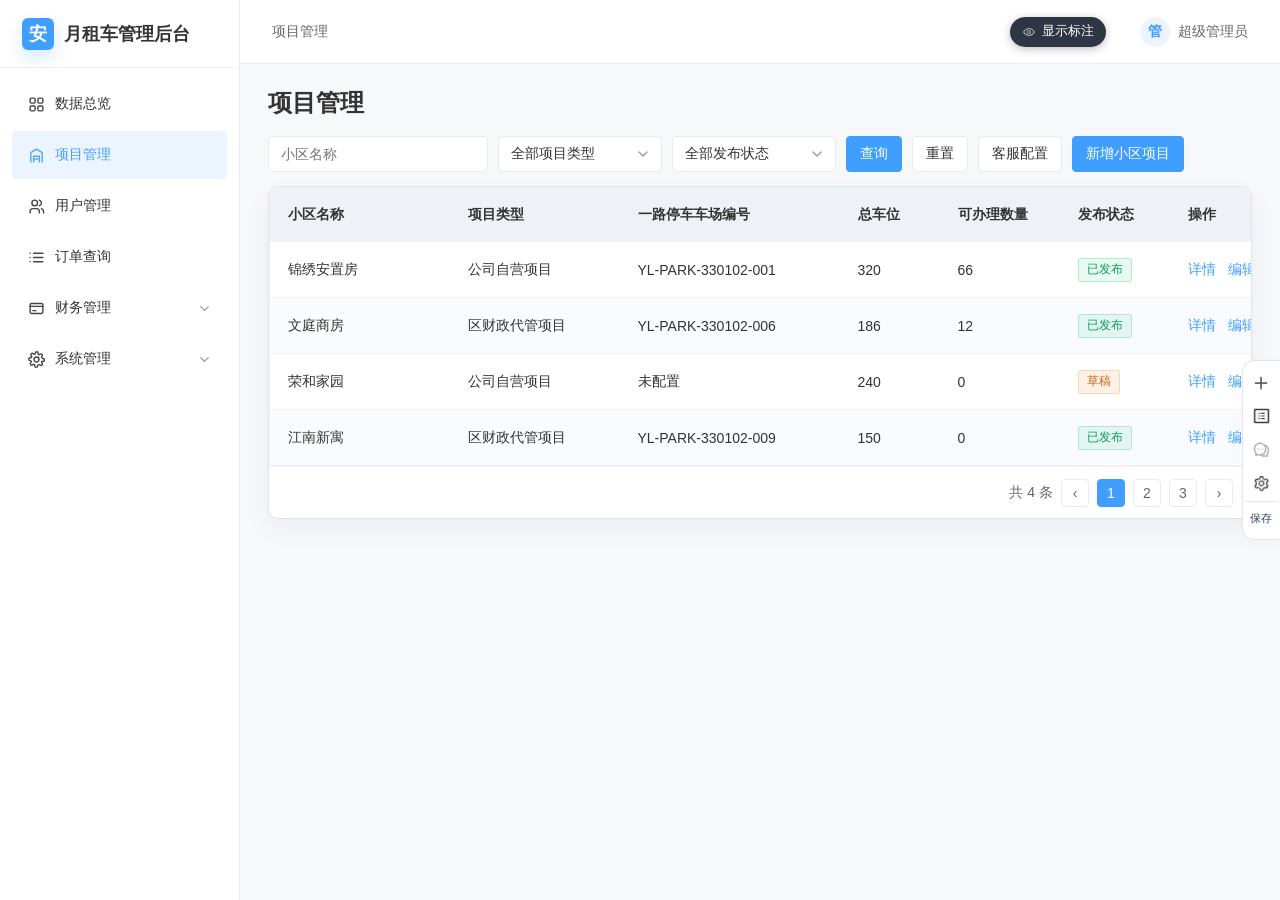
==== commit 48a1dfcb: "开票管理：上传支持一次多选文件，操作列新增「追加」入口；同步本地最新原型" ====
--- a/index.html
+++ b/index.html
@@ -5,14 +5,14 @@
   <meta name="viewport" content="width=device-width, initial-scale=1.0" />
   <title>安商房车库月租PC管理后台</title>
   <!-- 共用样式 -->
-  <link rel="stylesheet" href="css/common.css?v=20260928-1">
+  <link rel="stylesheet" href="css/common.css?v=20260930-1">
   <!-- 页面样式 -->
   <link rel="stylesheet" href="css/pages/login.css?v=20260918-6">
-  <link rel="stylesheet" href="css/pages/dashboard.css?v=20260917-1">
-  <link rel="stylesheet" href="css/pages/projects.css?v=20260916-1">
+  <link rel="stylesheet" href="css/pages/dashboard.css?v=20260930-1">
+  <link rel="stylesheet" href="css/pages/projects.css?v=20260930-1">
   <link rel="stylesheet" href="css/pages/users.css?v=20260916-1">
   <link rel="stylesheet" href="css/pages/orders.css?v=20260928-3">
-  <link rel="stylesheet" href="css/pages/refunds.css?v=20260928-1">
+  <link rel="stylesheet" href="css/pages/refunds.css?v=20261102-1">
   <link rel="stylesheet" href="css/pages/system.css?v=20260918-1">
   <link rel="stylesheet" href="css/pages/modals.css?v=20260916-1">
   <link rel="stylesheet" href="css/pages/create-flow.css?v=20260917-2">
@@ -70,14 +70,14 @@
 
   <!-- JS：按依赖顺序加载 -->
   <script src="js/data.js?v=20260928-1"></script>
-  <script src="js/common.js?v=20260928-2"></script>
+  <script src="js/common.js?v=20260930-3"></script>
   <script src="js/pages/dashboard.js?v=20260917-1"></script>
   <script src="js/pages/projects.js?v=20260917-2"></script>
-  <script src="js/pages/users.js?v=20260915-3"></script>
-  <script src="js/pages/orders.js?v=20260928-5"></script>
+  <script src="js/pages/users.js?v=20260930-1"></script>
+  <script src="js/pages/orders.js?v=20261102-1"></script>
   <script src="js/pages/passages.js?v=20260916-1"></script>
   <script src="js/pages/refunds.js?v=20260928-2"></script>
-  <script src="js/app.js?v=20260928-2"></script>
+  <script src="js/app.js?v=20261102-2"></script>
 
   <!-- 标注接入适配：为离线标注编辑器提供页面上下文、目录跳转，以及一个显眼的「显示／隐藏标注」总开关。
        本段只服务标注层，不参与原型业务逻辑。 -->
--- a/css/common.css
+++ b/css/common.css
@@ -240,6 +240,12 @@
 .modal.invoice-preview-modal { width: min(760px, calc(100vw - 48px)); max-height: calc(100vh - 48px); }
 .modal.invoice-preview-modal .modal-body { max-height: calc(100vh - 180px); overflow: auto; background: #f6f8fb; }
 
+.modal.notice-preview-modal { width: min(720px, calc(100vw - 48px)); max-height: calc(100vh - 48px); }
+.modal.notice-preview-modal .modal-body { max-height: calc(100vh - 180px); overflow: auto; background: #f6f8fb; padding: 18px 22px 22px; }
+.notice-preview-doc { background: #fff; border: 1px solid #e1e7f0; border-radius: 4px; box-shadow: 0 2px 8px rgba(39, 79, 143, .08); overflow: hidden; }
+.notice-preview-doc img { display: block; width: 100%; height: auto; }
+.notice-preview-caption { margin-top: 12px; text-align: center; color: var(--as-text-sub); font-size: 13px; line-height: 1.6; }
+
 .panel {
       background: #fff;
       border-radius: 10px;
--- a/css/pages/dashboard.css
+++ b/css/pages/dashboard.css
@@ -1,8 +1,8 @@
 .dashboard-page { min-width: 0; color: var(--as-text-main); font-size: 14px; }
 
-.dashboard-page-head { display: flex; align-items: center; justify-content: space-between; min-height: 42px; margin-bottom: 18px; padding: 0 4px; }
-
-.dashboard-page-title { margin: 0; font-size: 18px; line-height: 1.3; font-weight: 400; color: #22324a; }
+.dashboard-page-head { display: flex; align-items: center; justify-content: space-between; margin-bottom: 18px; }
+
+.dashboard-page-title { margin: 0; font-size: 24px; line-height: 1.25; font-weight: 700; color: var(--as-text-main); }
 
 .dashboard-page-title strong { font-weight: 400; }
 
--- a/css/pages/projects.css
+++ b/css/pages/projects.css
@@ -6,4 +6,24 @@
 
 .garage-filter-bar .btn { padding-left: 13px; padding-right: 13px; }
 
-.garage-table-panel { background: #fff; }+.garage-table-panel { background: #fff; }
+
+.modal.service-config-modal { width: 560px; }
+
+.service-config-body { padding: 2px 2px 0; }
+
+.service-qrcode-row { display: flex; align-items: flex-start; gap: 16px; }
+
+.service-qrcode-img { width: 132px; height: 132px; flex: 0 0 132px; border: 1px solid var(--as-border); border-radius: 4px; background: #fff; object-fit: contain; }
+
+.service-qrcode-info { flex: 1; min-width: 0; }
+
+.service-qrcode-name { margin-bottom: 10px; color: var(--as-text-main); font-size: 13px; line-height: 1.6; word-break: break-all; }
+
+.service-qrcode-picker { display: inline-flex; align-items: center; height: 32px; padding: 0 14px; border: 1px solid var(--as-border); border-radius: 4px; color: var(--as-text-main); font-size: 13px; cursor: pointer; }
+
+.service-qrcode-picker:hover { border-color: var(--as-primary); color: var(--as-primary); }
+
+.service-qrcode-picker input { display: none; }
+
+.service-qrcode-hint { margin-top: 10px; color: var(--as-text-sub); font-size: 12px; line-height: 1.6; }
--- a/css/pages/refunds.css
+++ b/css/pages/refunds.css
@@ -138,6 +138,13 @@
 .invoice-sample-link { color: var(--as-primary); cursor: pointer; text-decoration: none; white-space: nowrap; font-size: inherit; font-weight: inherit; line-height: inherit; }
 .invoice-sample-link:hover { text-decoration: underline; }
 .invoice-upload-form .create-upload { align-items: center; }
+.invoice-upload-actions { display: flex; align-items: center; gap: 10px; flex-wrap: wrap; }
+.invoice-upload-list { display: flex; flex-direction: column; gap: 8px; margin-top: 12px; }
+.invoice-upload-item { display: flex; align-items: center; justify-content: space-between; gap: 12px; padding: 8px 12px; border: 1px solid var(--as-border-light); border-radius: 6px; background: #fafbfc; font-size: 13px; }
+.invoice-upload-file { overflow: hidden; white-space: nowrap; text-overflow: ellipsis; }
+.invoice-upload-remove { flex: none; border: 0; background: none; padding: 0 4px; color: var(--as-text-muted); font-size: 16px; line-height: 1; cursor: pointer; }
+.invoice-upload-remove:hover { color: #d4380d; }
+.invoice-file-caption { margin-top: 10px; text-align: center; font-size: 12px; color: var(--as-text-muted); }
 .invoice-field-table { width: 100%; margin-bottom: 18px; border-collapse: collapse; font-size: 13px; }
 .invoice-field-table th, .invoice-field-table td { padding: 9px 12px; border-bottom: 1px solid var(--as-border-light); text-align: left; vertical-align: top; line-height: 1.6; white-space: normal; overflow: visible; text-overflow: clip; }
 .invoice-field-table th { background: #f6f8fb; color: var(--as-text-sub); font-weight: 500; }
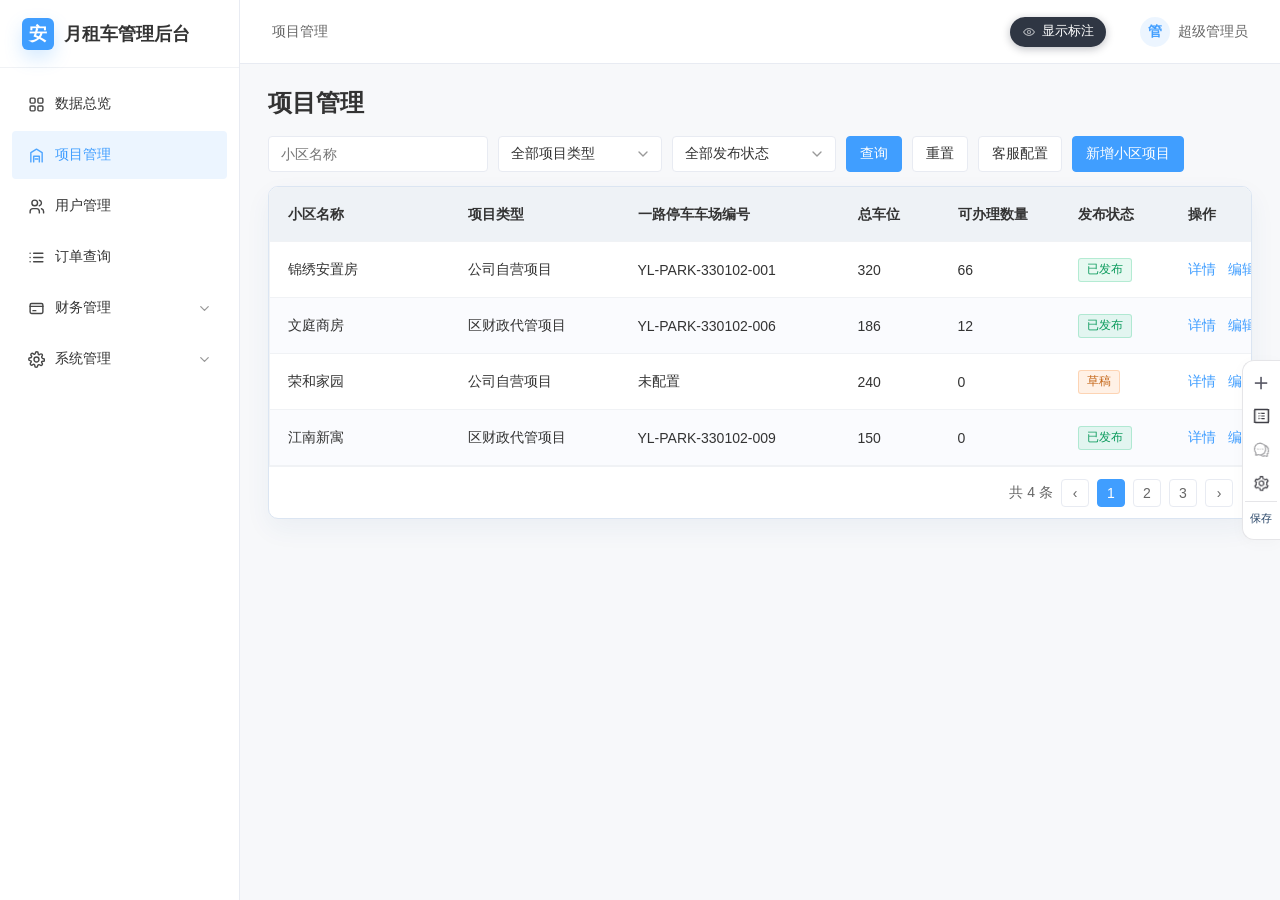
==== commit 0d5f24a8: "订单管理：订单状态改用 order_status 六态（待支付/支付处理中/已支付/售后中/已结束/已关闭）" ====
--- a/index.html
+++ b/index.html
@@ -69,14 +69,14 @@
   </div>
 
   <!-- JS：按依赖顺序加载 -->
-  <script src="js/data.js?v=20260928-1"></script>
-  <script src="js/common.js?v=20260930-3"></script>
+  <script src="js/data.js?v=20261102-1"></script>
+  <script src="js/common.js?v=20261102-1"></script>
   <script src="js/pages/dashboard.js?v=20260917-1"></script>
   <script src="js/pages/projects.js?v=20260917-2"></script>
   <script src="js/pages/users.js?v=20260930-1"></script>
-  <script src="js/pages/orders.js?v=20261102-1"></script>
+  <script src="js/pages/orders.js?v=20261102-2"></script>
   <script src="js/pages/passages.js?v=20260916-1"></script>
-  <script src="js/pages/refunds.js?v=20260928-2"></script>
+  <script src="js/pages/refunds.js?v=20261102-1"></script>
   <script src="js/app.js?v=20261102-2"></script>
 
   <!-- 标注接入适配：为离线标注编辑器提供页面上下文、目录跳转，以及一个显眼的「显示／隐藏标注」总开关。
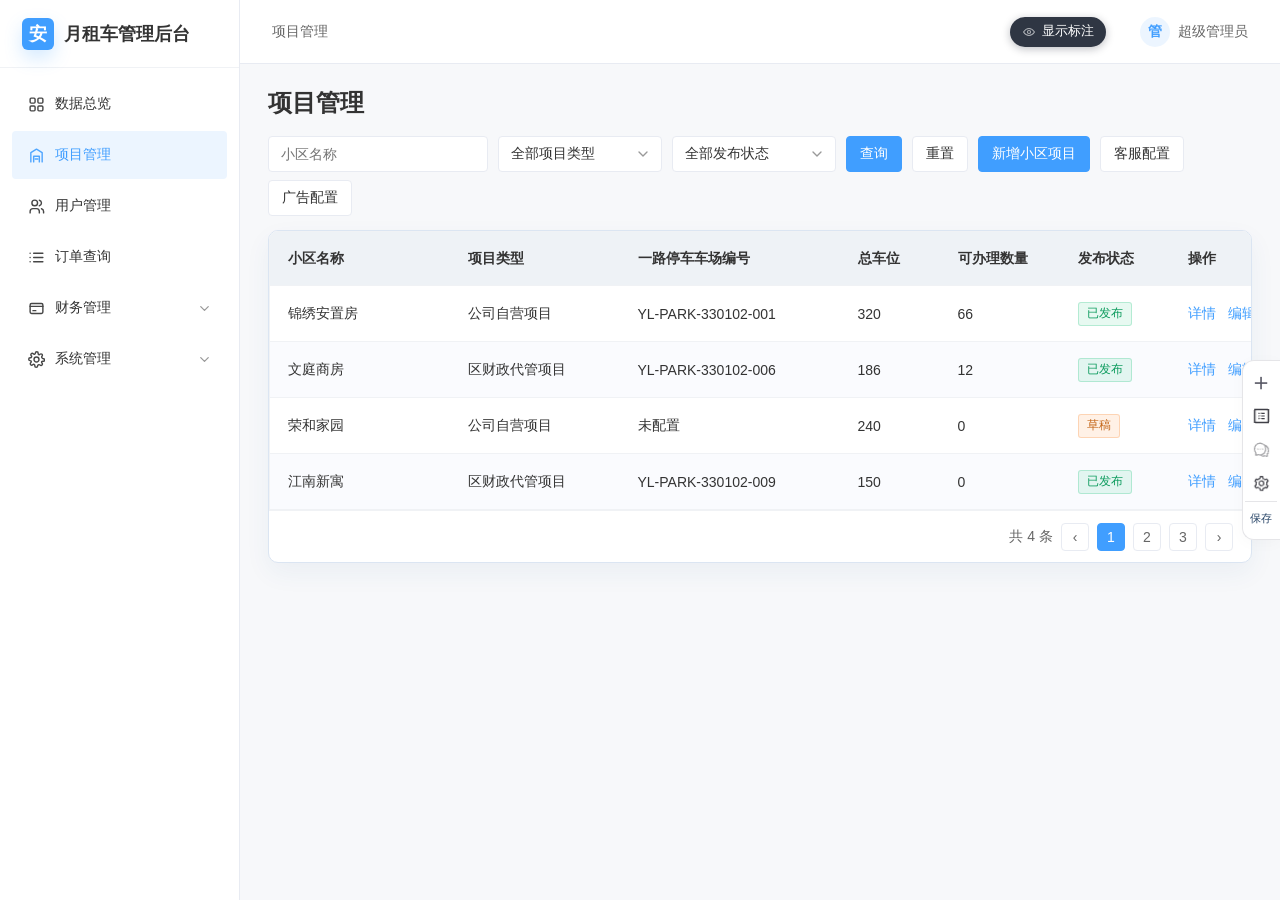
==== commit bcc05139: "用户详情：车辆与绑定加查看入口与车辆信息弹窗；订单管理待生效加续费；新增广告配置页；退款审批加补充说明" ====
--- a/index.html
+++ b/index.html
@@ -9,10 +9,10 @@
   <!-- 页面样式 -->
   <link rel="stylesheet" href="css/pages/login.css?v=20260918-6">
   <link rel="stylesheet" href="css/pages/dashboard.css?v=20260930-1">
-  <link rel="stylesheet" href="css/pages/projects.css?v=20260930-1">
-  <link rel="stylesheet" href="css/pages/users.css?v=20260916-1">
+  <link rel="stylesheet" href="css/pages/projects.css?v=20261104-1">
+  <link rel="stylesheet" href="css/pages/users.css?v=20261105-6">
   <link rel="stylesheet" href="css/pages/orders.css?v=20260928-3">
-  <link rel="stylesheet" href="css/pages/refunds.css?v=20261102-1">
+  <link rel="stylesheet" href="css/pages/refunds.css?v=20261104-2">
   <link rel="stylesheet" href="css/pages/system.css?v=20260918-1">
   <link rel="stylesheet" href="css/pages/modals.css?v=20260916-1">
   <link rel="stylesheet" href="css/pages/create-flow.css?v=20260917-2">
@@ -69,15 +69,15 @@
   </div>
 
   <!-- JS：按依赖顺序加载 -->
-  <script src="js/data.js?v=20261102-1"></script>
-  <script src="js/common.js?v=20261102-1"></script>
+  <script src="js/data.js?v=20261105-1"></script>
+  <script src="js/common.js?v=20261105-1"></script>
   <script src="js/pages/dashboard.js?v=20260917-1"></script>
-  <script src="js/pages/projects.js?v=20260917-2"></script>
-  <script src="js/pages/users.js?v=20260930-1"></script>
-  <script src="js/pages/orders.js?v=20261102-2"></script>
+  <script src="js/pages/projects.js?v=20261104-1"></script>
+  <script src="js/pages/users.js?v=20261105-4"></script>
+  <script src="js/pages/orders.js?v=20261105-1"></script>
   <script src="js/pages/passages.js?v=20260916-1"></script>
-  <script src="js/pages/refunds.js?v=20261102-1"></script>
-  <script src="js/app.js?v=20261102-2"></script>
+  <script src="js/pages/refunds.js?v=20261104-2"></script>
+  <script src="js/app.js?v=20261104-1"></script>
 
   <!-- 标注接入适配：为离线标注编辑器提供页面上下文、目录跳转，以及一个显眼的「显示／隐藏标注」总开关。
        本段只服务标注层，不参与原型业务逻辑。 -->
--- a/css/pages/projects.css
+++ b/css/pages/projects.css
@@ -26,4 +26,44 @@
 
 .service-qrcode-picker input { display: none; }
 
-.service-qrcode-hint { margin-top: 10px; color: var(--as-text-sub); font-size: 12px; line-height: 1.6; }+.service-qrcode-hint { margin-top: 10px; color: var(--as-text-sub); font-size: 12px; line-height: 1.6; }
+/* 广告配置（小程序首页底部广告位） */
+.advert-section { padding: 0; border: 0; background: transparent; }
+
+.advert-config-head { display: flex; align-items: flex-start; justify-content: space-between; gap: 24px; padding: 18px 20px; margin-bottom: 16px; background: var(--as-bg-card); border: 1px solid var(--as-border-light); border-radius: 8px; }
+
+.advert-config-meta { display: flex; flex-wrap: wrap; gap: 10px 40px; }
+
+.advert-config-meta-item { display: flex; flex-direction: column; gap: 6px; min-width: 0; }
+
+.advert-config-label { color: var(--as-text-sub); font-size: 12px; }
+
+.advert-config-meta-item strong { color: var(--as-text-main); font-size: 13px; font-weight: 600; }
+
+.advert-thumb { display: block; width: 120px; height: 48px; object-fit: cover; border: 1px solid var(--as-border-light); border-radius: 4px; background: #fff; }
+
+.advert-link { color: var(--as-text-sub); font-size: 12px; word-break: break-all; }
+
+.modal.advert-editor-modal { width: 720px; }
+
+.advert-editor-body { padding: 2px 2px 0; }
+
+.advert-editor-grid { display: grid; grid-template-columns: 1fr 1fr; gap: 16px 20px; }
+
+.advert-image-row { display: flex; align-items: center; gap: 16px; }
+
+.advert-image-preview { width: 210px; height: 84px; flex: 0 0 210px; object-fit: cover; border: 1px solid var(--as-border); border-radius: 6px; background: #fff; }
+
+.advert-image-info { display: flex; flex-direction: column; gap: 10px; }
+
+.advert-image-picker { display: inline-flex; align-items: center; justify-content: center; width: fit-content; height: 32px; padding: 0 14px; border: 1px solid var(--as-border); border-radius: 4px; background: #fff; color: var(--as-text-main); font-size: 13px; cursor: pointer; }
+
+.advert-image-picker:hover { border-color: var(--as-primary); color: var(--as-primary); }
+
+.advert-image-picker input { display: none; }
+
+.advert-image-hint { color: var(--as-text-sub); font-size: 12px; }
+
+.advert-switch { display: inline-flex; align-items: center; gap: 8px; color: var(--as-text-main); font-size: 13px; cursor: pointer; }
+
+.advert-toast { position: fixed; left: 50%; bottom: 48px; z-index: 9999; transform: translateX(-50%); padding: 10px 18px; border-radius: 6px; background: rgba(31, 36, 48, 0.9); color: #fff; font-size: 13px; }
--- a/css/pages/users.css
+++ b/css/pages/users.css
@@ -2,7 +2,37 @@
 
 .user-empty { color: var(--as-text-muted); }
 
-.user-detail-vehicle { display: grid; grid-template-columns: repeat(3, minmax(0, 1fr)); gap: 24px 42px; padding: 0 0 20px; }
+.user-detail-vehicle { display: grid; grid-template-columns: repeat(3, minmax(0, 1fr)) auto; gap: 24px 42px; padding: 0 0 20px; }
+
+.user-vehicle-action { min-width: 64px; }
+
+.modal.vehicle-detail-modal { width: min(560px, calc(100vw - 48px)); }
+
+.vehicle-detail-grid { grid-template-columns: minmax(0, 1fr); gap: 14px; }
+
+.vehicle-detail-grid .detail-info-item { grid-template-columns: 100px minmax(0, 1fr); gap: 16px; }
+
+.vehicle-detail-photos-wrap { margin-top: 20px; padding-top: 18px; border-top: 1px solid var(--as-border-light); }
+
+.vehicle-detail-subtitle { margin-bottom: 10px; font-size: 13px; color: var(--as-text-sub); }
+
+.vehicle-detail-photos { display: flex; flex-direction: column; gap: 8px; max-height: 300px; overflow-y: auto; }
+
+.vehicle-photo-row { display: flex; align-items: center; gap: 12px; padding: 6px 0; }
+
+.vehicle-photo-thumb { display: flex; align-items: center; justify-content: center; flex: none; width: 46px; height: 34px; border-radius: 4px; background: #f2f4f7; color: #9aa4b2; }
+
+.vehicle-photo-thumb svg { width: 18px; height: 18px; }
+
+.vehicle-photo-name { flex: 1 1 auto; min-width: 0; overflow: hidden; text-overflow: ellipsis; white-space: nowrap; font-size: 13px; color: var(--as-text); }
+
+.vehicle-photo-row .btn-text { flex: none; }
+
+.modal.vehicle-photo-preview-modal { width: min(560px, calc(100vw - 48px)); }
+
+.vehicle-photo-preview { display: flex; align-items: center; justify-content: center; height: 300px; border-radius: 6px; background: #f2f4f7; font-size: 13px; color: var(--as-text-muted); }
+
+.vehicle-photo-empty { font-size: 13px; color: var(--as-text-muted); }
 
 .user-detail-vehicle + .user-detail-vehicle { padding-top: 20px; border-top: 1px solid var(--as-border-light); }
 
--- a/css/pages/refunds.css
+++ b/css/pages/refunds.css
@@ -105,6 +105,10 @@
 
 .approval-summary-value { color: var(--as-text-main); }
 
+.approval-summary-item--wide { grid-column: 1 / -1; }
+
+.approval-summary-item--wide .approval-summary-value { line-height: 1.6; overflow-wrap: anywhere; }
+
 .approval-reject-label { display: block; margin-bottom: 8px; color: var(--as-text-main); font-weight: 600; }
 
 .approval-reject-label::after { content: '（驳回时必填）'; margin-left: 4px; color: var(--as-text-muted); font-weight: 400; }
